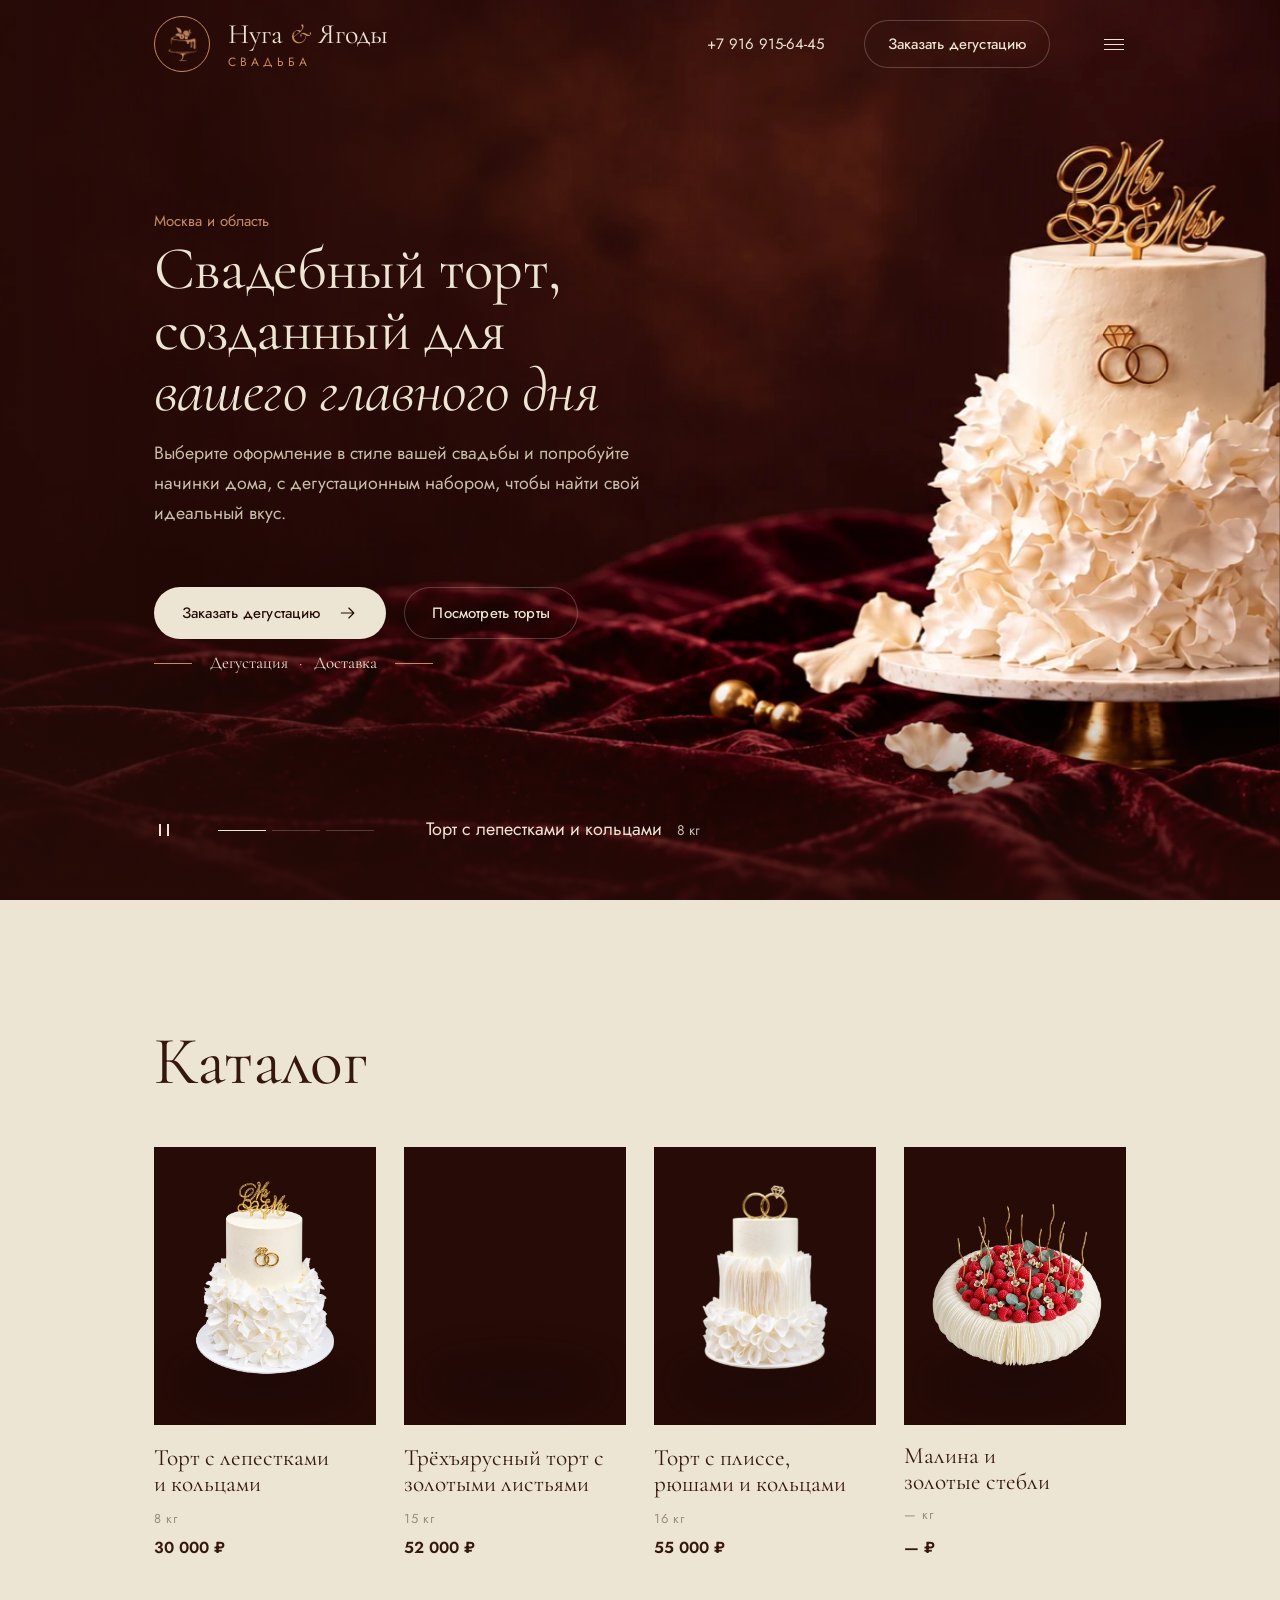
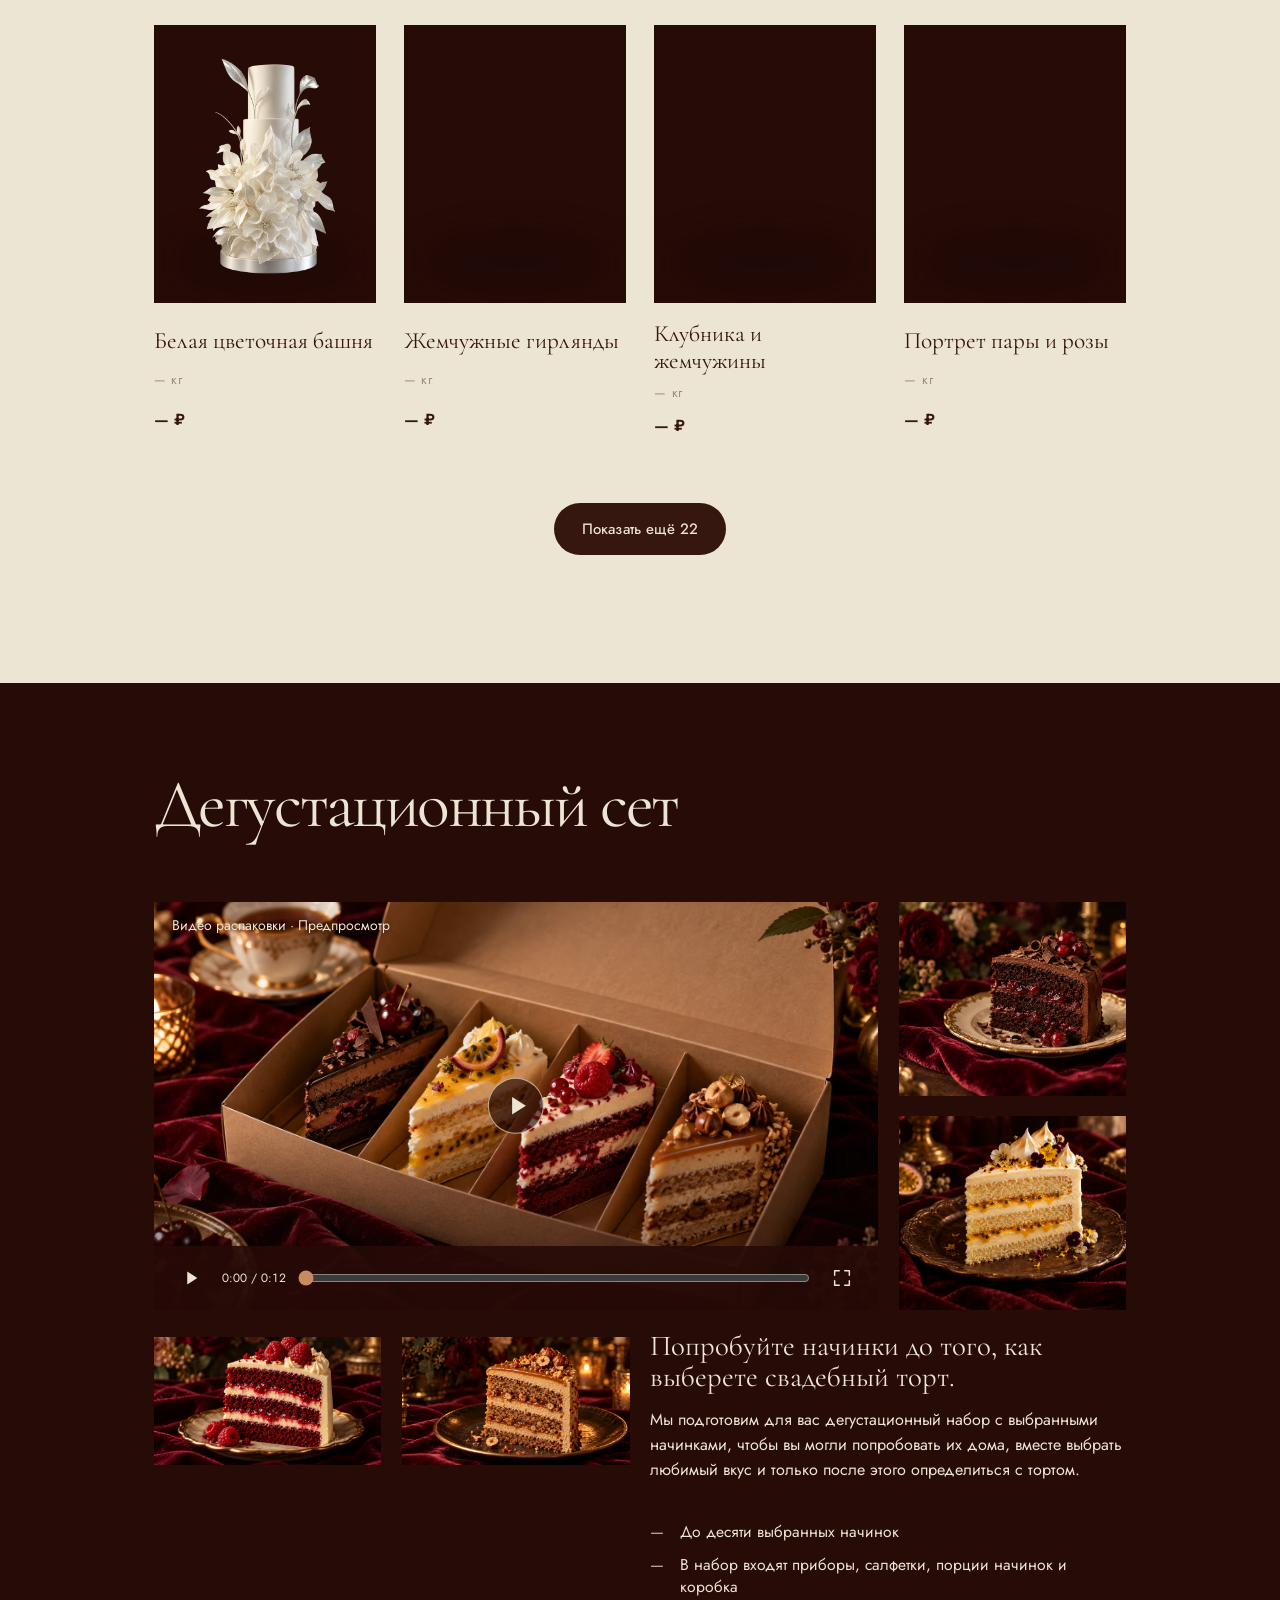
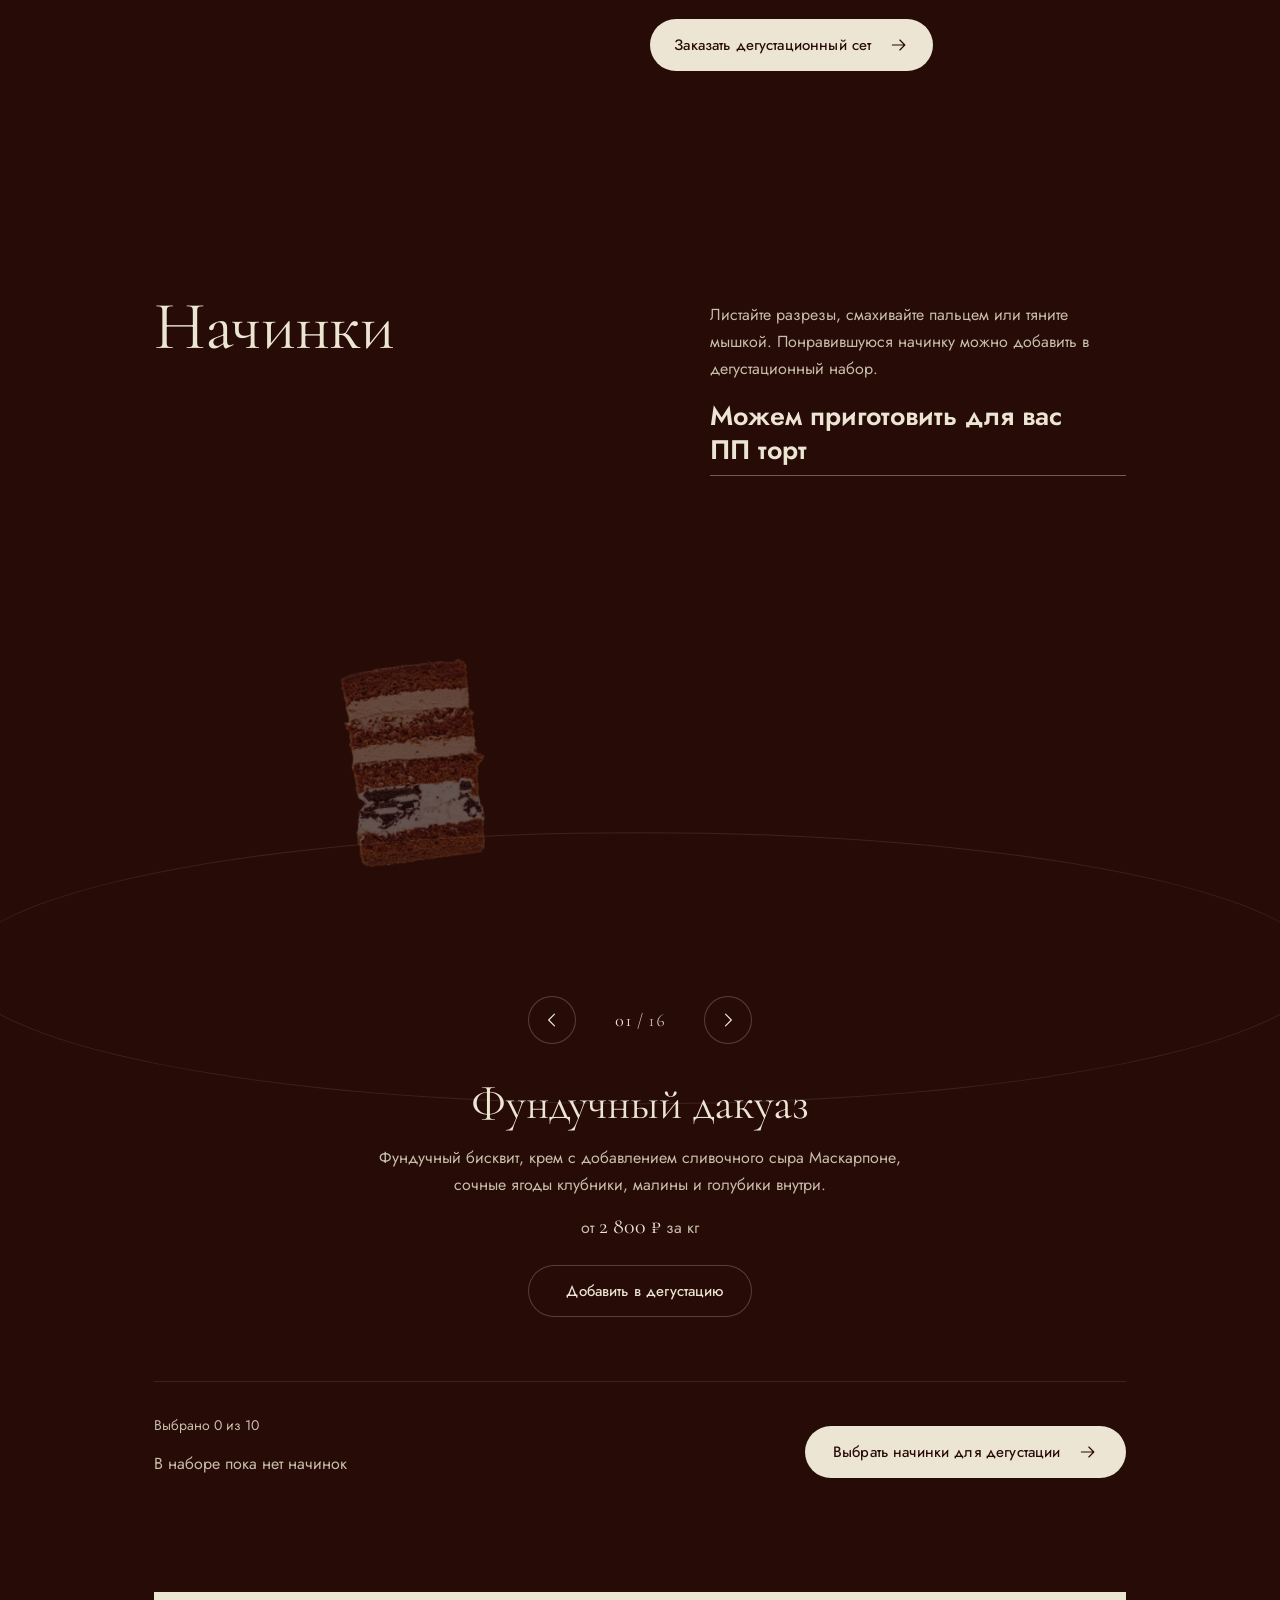
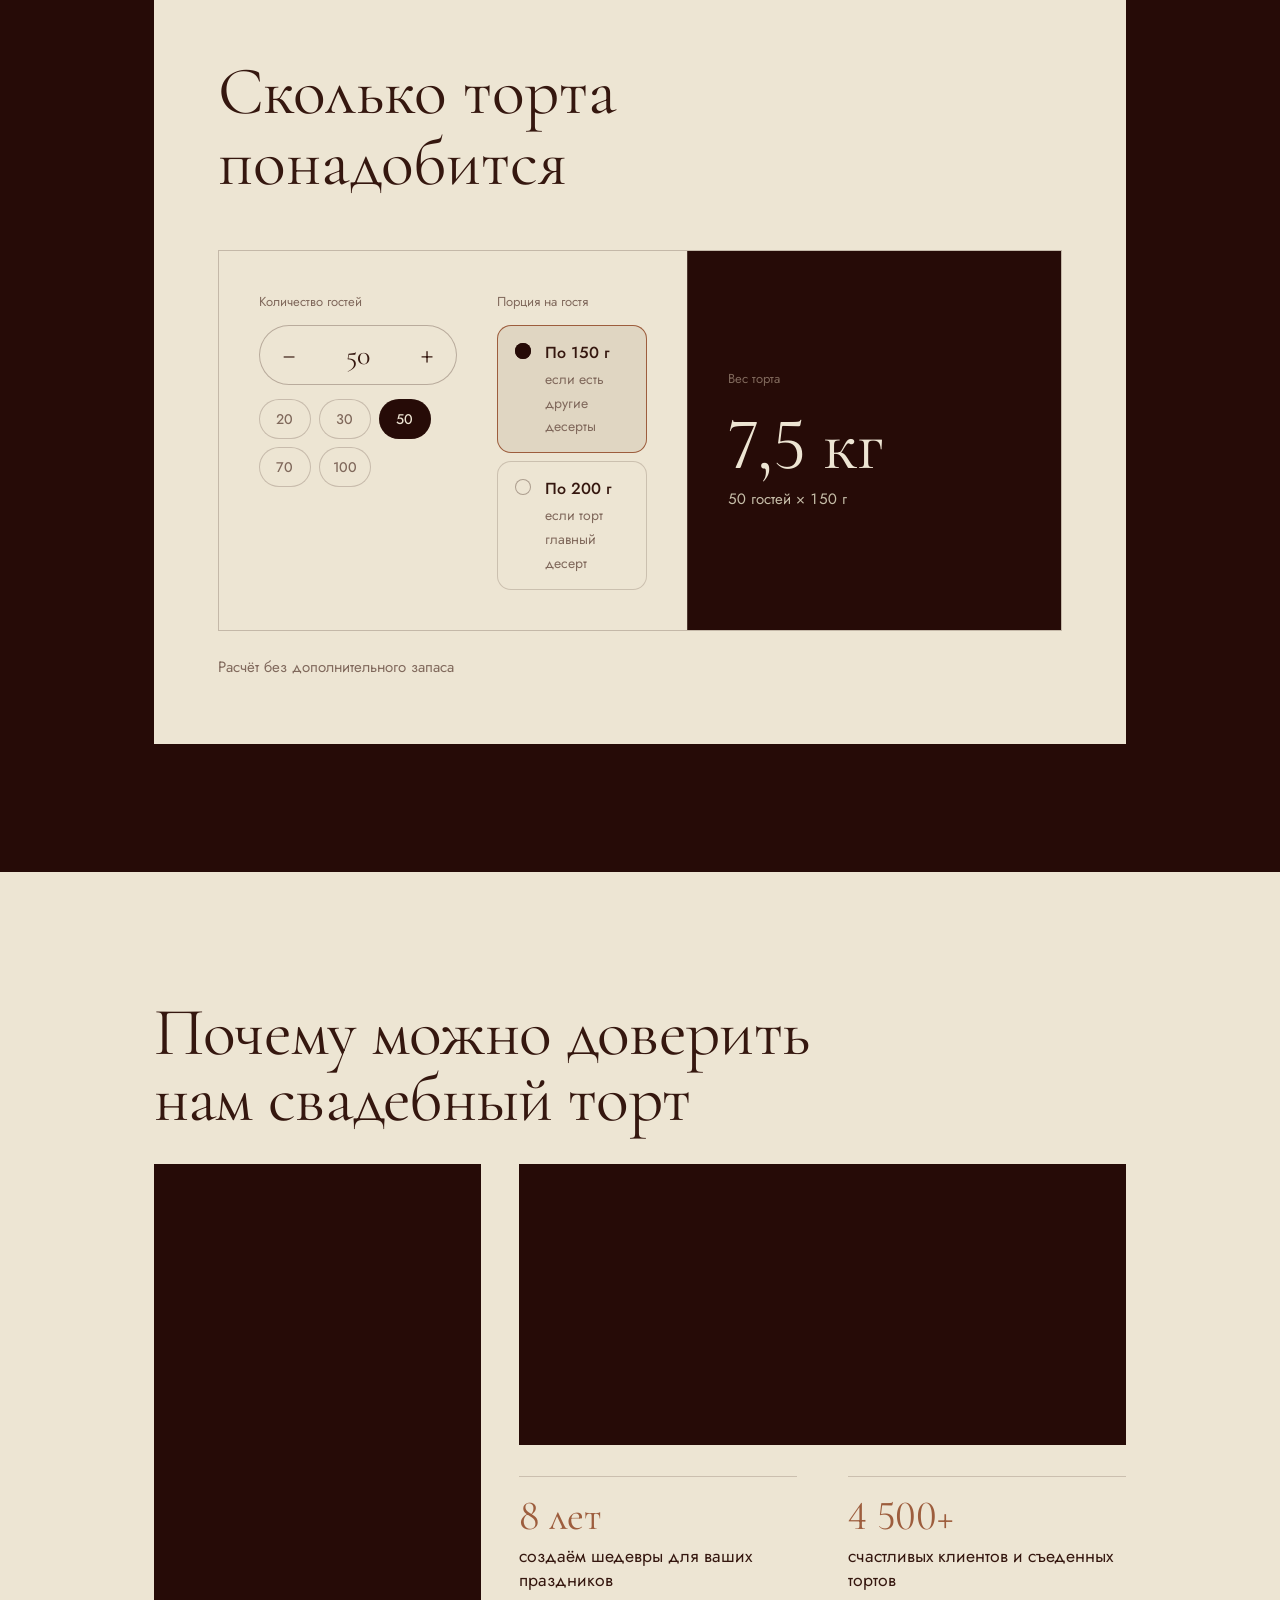
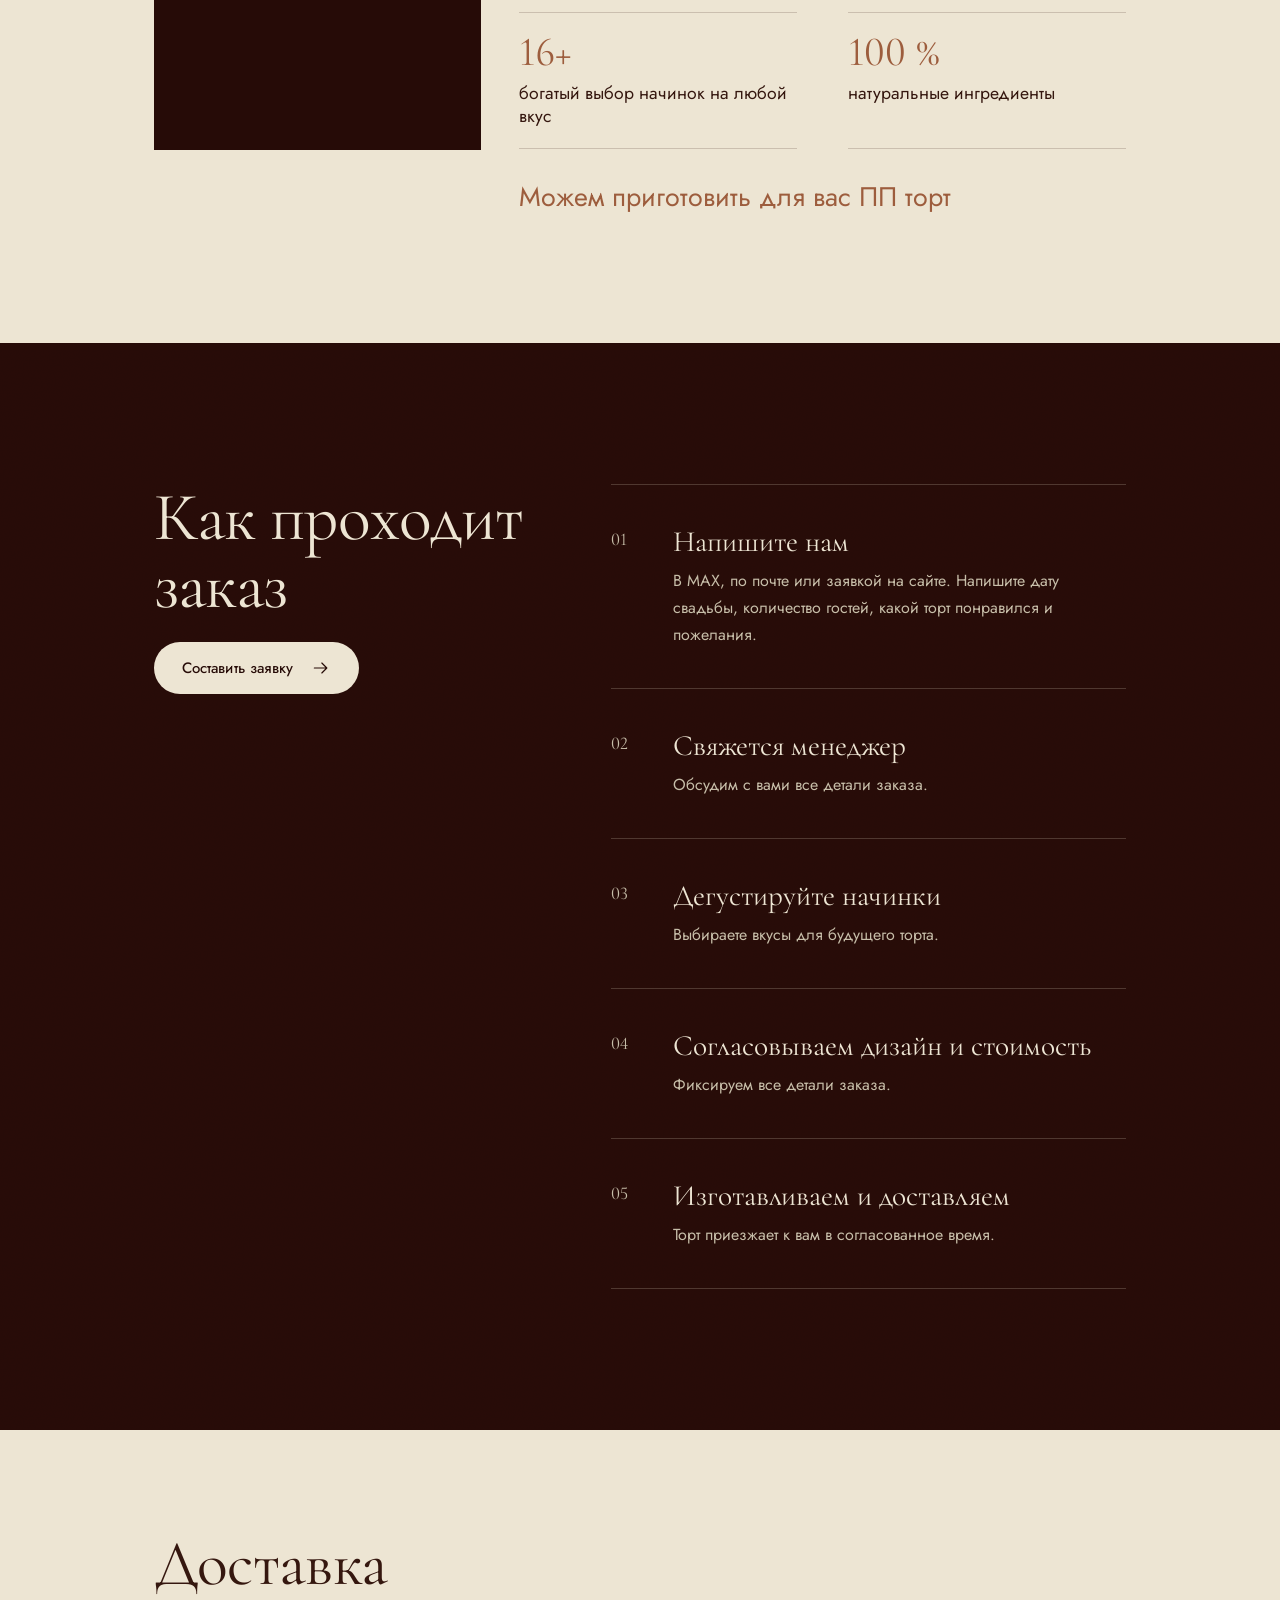
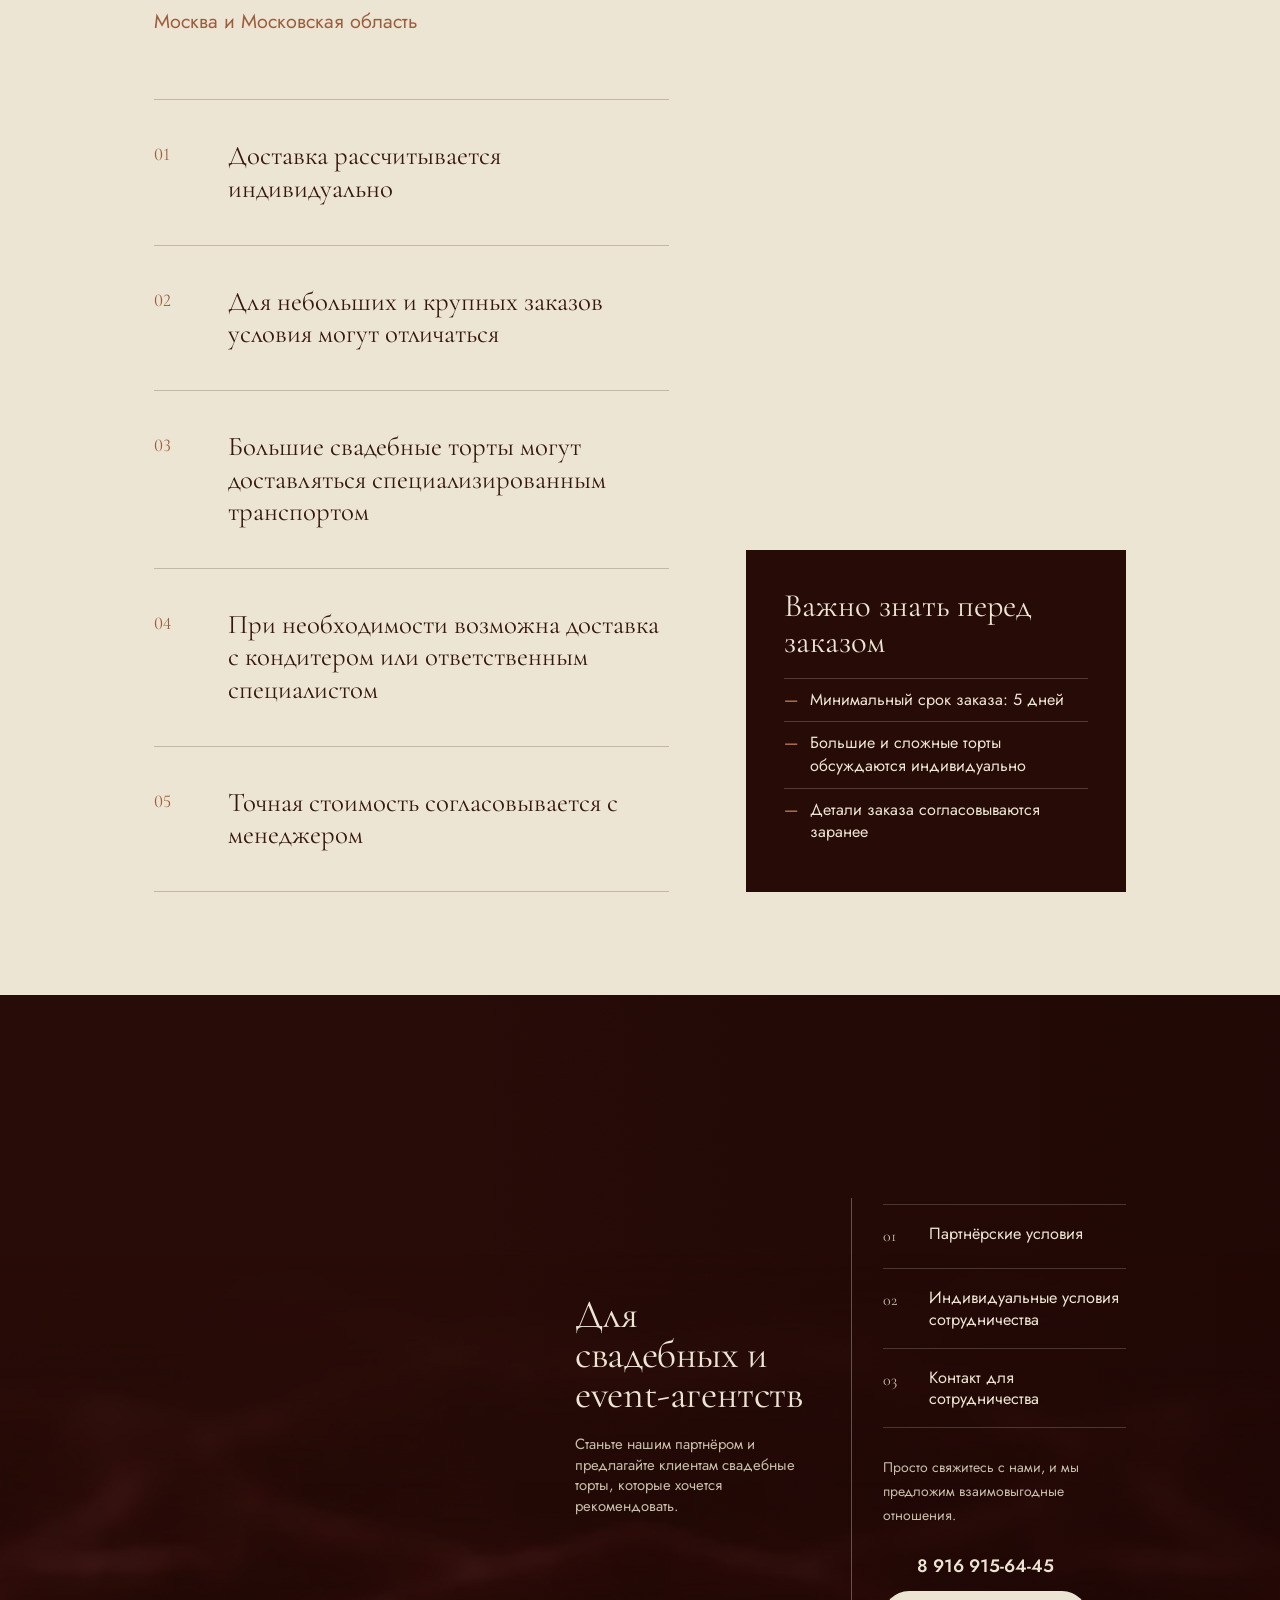
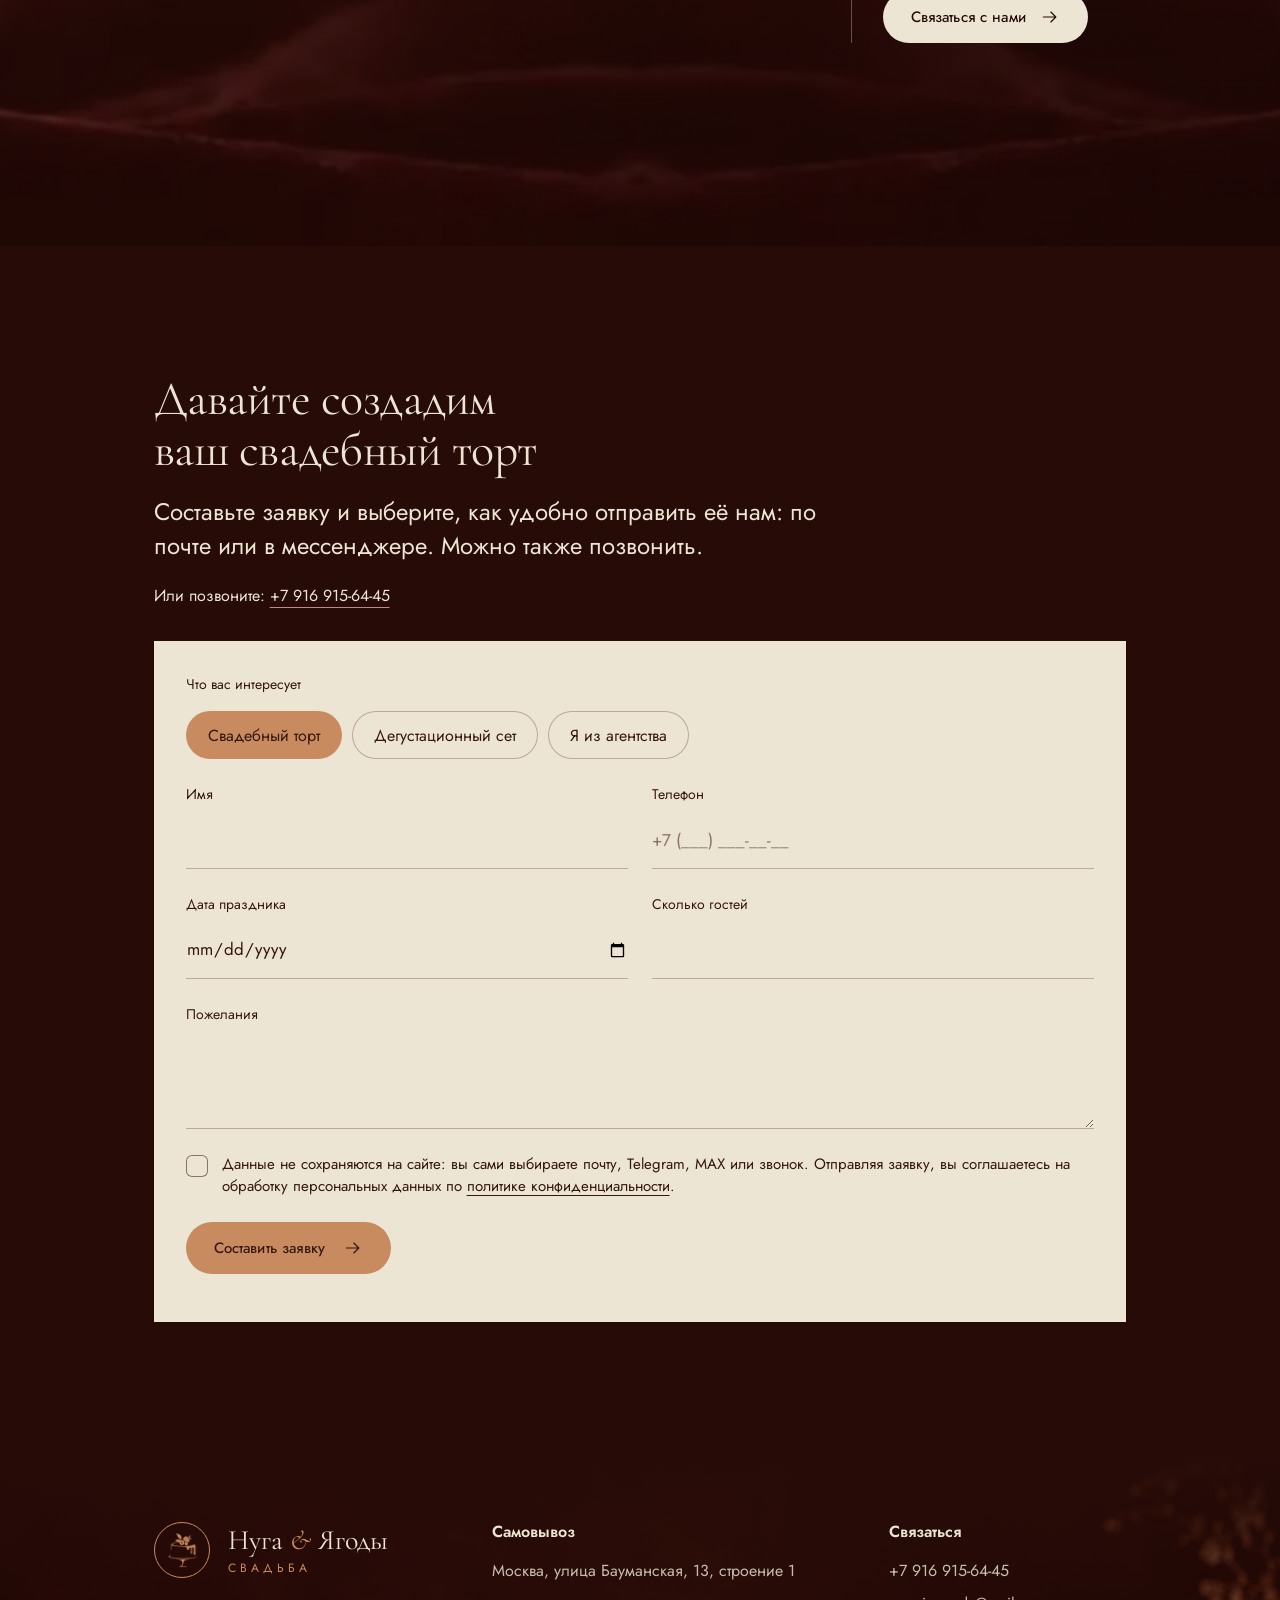
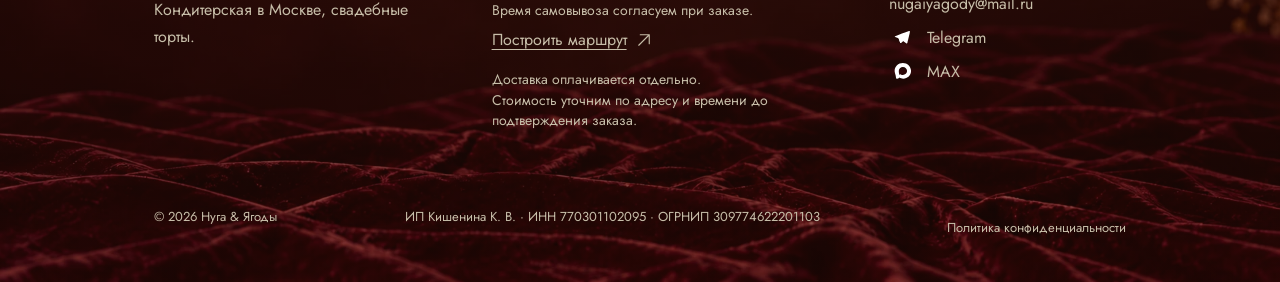
==== index.html @ 393ae796 "Clarify first two order step descriptions" ====
<!DOCTYPE html>
<html lang="ru">
<head>
  <meta charset="utf-8">
  <meta name="viewport" content="width=device-width, initial-scale=1, viewport-fit=cover">
  <title>Свадебные торты на заказ в Москве | Нуга &amp; Ягоды</title>
  <meta name="description" content="Авторские свадебные торты в Москве и области. Дегустационный набор с начинками на дом, 16 вкусов, расчёт веса торта по числу гостей. Заказ от 5 дней.">
  <link rel="canonical" href="https://wedding.nugayagodi.ru/">
  <meta name="theme-color" content="#1e0906">
  <meta name="format-detection" content="telephone=no">

  <meta property="og:type" content="website">
  <meta property="og:locale" content="ru_RU">
  <meta property="og:site_name" content="Нуга &amp; Ягоды. Свадьба">
  <meta property="og:title" content="Свадебные торты на заказ | Нуга &amp; Ягоды">
  <meta property="og:description" content="Свадебный торт в стиле вашей свадьбы и дегустационный набор с начинками на дом. Москва и область.">
  <meta property="og:url" content="https://wedding.nugayagodi.ru/">
  <meta property="og:image" content="https://wedding.nugayagodi.ru/assets/img/og.jpg">
  <meta property="og:image:width" content="1200">
  <meta property="og:image:height" content="630">
  <meta name="twitter:card" content="summary_large_image">

  <link rel="icon" href="assets/img/favicon-32.png" sizes="32x32" type="image/png">
  <link rel="apple-touch-icon" href="assets/img/apple-touch-icon.png">

  <link rel="preload" href="assets/fonts/oranienbaum-cyrillic-400-normal.woff2" as="font" type="font/woff2" crossorigin>
  <link rel="preload" href="assets/fonts/jost-cyrillic-wght-normal.woff2" as="font" type="font/woff2" crossorigin>
  <link rel="preload" as="image" href="assets/img/hero/hero-slide-rings-wide.webp" fetchpriority="high">
  <link rel="stylesheet" href="css/style.css?v=20261004-25">
  <script>document.documentElement.classList.add('js');</script>

  <script type="application/ld+json">
  {
    "@context": "https://schema.org",
    "@type": "Bakery",
    "name": "Нуга & Ягоды. Свадьба",
    "description": "Свадебные торты на заказ в Москве и Московской области, дегустационные наборы с начинками.",
    "url": "https://wedding.nugayagodi.ru/",
    "image": "https://wedding.nugayagodi.ru/assets/img/og.jpg",
    "telephone": "+7 916 915-64-45",
    "email": "nugaiyagody@mail.ru",
    "priceRange": "от 2800 ₽ за кг",
    "areaServed": ["Москва", "Московская область"],
    "address": {
      "@type": "PostalAddress",
      "streetAddress": "ул. Бауманская, 13, стр. 1",
      "addressLocality": "Москва",
      "addressCountry": "RU"
    },
    "parentOrganization": { "@type": "Organization", "name": "Нуга & Ягоды", "url": "https://nugayagodi.ru/" }
  }
  </script>
</head>
<body>
  <svg class="visually-hidden" aria-hidden="true" focusable="false">
    <symbol id="i-arrow" viewBox="0 0 24 24"><path d="M4 12h15M13 6l6 6-6 6"/></symbol>
    <symbol id="i-left" viewBox="0 0 24 24"><path d="M15 5l-7 7 7 7"/></symbol>
    <symbol id="i-right" viewBox="0 0 24 24"><path d="M9 5l7 7-7 7"/></symbol>
    <symbol id="i-phone" viewBox="0 0 24 24"><path d="M5 4h3.5l1.8 4.5-2.3 1.4a11 11 0 0 0 6.1 6.1l1.4-2.3L20 15.5V19a1 1 0 0 1-1 1A16 16 0 0 1 4 5a1 1 0 0 1 1-1z"/></symbol>
    <symbol id="i-mail" viewBox="0 0 24 24"><path d="M4 6h16v12H4zM4 7l8 6 8-6"/></symbol>
    <symbol id="i-max" viewBox="0 0 512 512"><circle cx="256" cy="256" r="256" fill="#c88b5f"/><path fill="#fff" fill-rule="evenodd" transform="translate(-23.597 -24.49) scale(.445217)" d="M620 258C829 258 1004 422 1004 635C1004 837 842 991 638 991C570 991 506 972 461 939C458 937 456 937 453 940C417 971 368 991 338 991C316 991 305 978 303 955C301 885 280 815 259 746C244 696 238 667 238 631C238 420 409 258 620 258ZM623 441C515 441 431 524 431 632C431 685 442 752 456 796C460 810 469 813 481 805L507 787C514 782 520 783 528 788C555 804 586 812 623 812C731 812 817 733 817 632C817 523 733 441 623 441Z"/></symbol>
    <symbol id="i-telegram" viewBox="0 0 1280 1280"><circle cx="640" cy="640" r="640" fill="#c88b5f"/><path fill="#fff" d="M284 603C450 530 731 430 915 367C947 355 960 363 955 398C942 494 880 748 842 898C833 934 812 944 784 923L642 820L554 902C528 927 518 919 509 893L436 694L283 645C259 637 258 616 284 603Z"/><path fill="#c8daea" d="M436 694L812 464C823 457 827 462 819 471L539 733C533 738 532 743 536 748L519 900C518 919 512 901 509 893Z"/><path fill="#a9c6d7" d="M536 748L642 820L554 902C537 918 528 920 523 913C520 909 519 905 519 900Z"/></symbol>
  </svg>

  <a class="skip" href="#main">Перейти к содержимому</a>

  <header class="header" id="header">
    <div class="container header__row">
      <a class="logo" href="#top" aria-label="Нуга &amp; Ягоды. Свадьба. Наверх">
        <span class="logo__mark"><img src="assets/img/emblem.webp" width="160" height="160" alt=""></span>
        <span class="logo__text">
          <span class="logo__name">Нуга <span>&amp;</span> Ягоды</span>
          <span class="logo__sub">Свадьба</span>
        </span>
      </a>

      <nav class="nav" aria-label="Разделы">
        <a href="#catalog">Каталог</a>
        <a href="#tasting">Дегустация</a>
        <a href="#fillings">Начинки</a>
        <a href="#about">Почему мы</a>
        <a href="#process">Как заказать</a>
        <a href="#delivery">Доставка</a>
        <a href="#partners">Сотрудничество</a>
        <a href="#order">Контакты</a>
      </nav>

      <a class="header__phone" href="tel:+79169156445">+7 916 915-64-45</a>
      <a class="btn btn--ghost header__cta" href="#order" data-order="tasting">Заказать дегустацию</a>

      <button class="burger" type="button" aria-label="Открыть меню" aria-expanded="false" aria-controls="menu"><span></span></button>
    </div>
  </header>

  <div class="menu" id="menu" aria-label="Меню">
    <ul class="menu__list">
      <li><a href="#catalog">Каталог</a></li>
      <li><a href="#tasting">Дегустация</a></li>
      <li><a href="#fillings">Начинки</a></li>
      <li><a href="#about">Почему мы</a></li>
      <li><a href="#process">Как заказать</a></li>
      <li><a href="#delivery">Доставка</a></li>
      <li><a href="#partners">Сотрудничество</a></li>
      <li><a href="#order">Контакты</a></li>
    </ul>
    <div class="menu__foot">
      <a class="menu__phone" href="tel:+79169156445">+7 916 915-64-45</a>
    </div>
  </div>

  <main id="main">
    <!-- 1. Первый экран -->
    <section class="hero" id="top" aria-labelledby="hero-title">
      <div class="hero__slides" data-slider aria-roledescription="карусель" aria-label="Свадебные торты">
        <figure class="slide slide--scene is-active" data-title="Торт с лепестками и кольцами" data-meta="8 кг">
          <img src="assets/img/hero/hero-slide-rings-wide.webp?v=1" width="1896" height="830" alt="Двухъярусный белый свадебный торт с лепестками, золотыми кольцами и топпером Mr &amp; Mrs на бордовом бархате" fetchpriority="high" decoding="async">
        </figure>
        <figure class="slide slide--scene" data-title="Четырёхъярусный торт с малиной" data-meta="1,5–2 кг">
          <img src="assets/img/hero/hero-slide-raspberry-wide.webp?v=1" width="1891" height="831" alt="Четырёхъярусный винтажный свадебный торт с малиной на бордовом бархате" loading="eager" decoding="async">
        </figure>
        <figure class="slide slide--scene" data-title="Пудровый торт с портретом пары" data-meta="5 кг">
          <img src="assets/img/hero/hero-slide-portrait-wide.webp?v=1" width="1891" height="831" alt="Пудровый двухъярусный свадебный торт с портретом пары и цветами на бордовом бархате" loading="eager" decoding="async">
        </figure>
      </div>

      <div class="hero__body container">
        <div class="hero__content">
          <p class="hero__eyebrow">Москва и область</p>
          <h1 class="hero__title" id="hero-title">Свадебный торт, созданный для <em>вашего главного дня</em></h1>
          <p class="hero__lead">Выберите оформление в стиле вашей свадьбы и попробуйте начинки дома, с дегустационным набором, чтобы найти свой идеальный вкус.</p>
          <div class="actions">
            <a class="btn btn--cream" href="#order" data-order="tasting">Заказать дегустацию <svg class="icon" aria-hidden="true"><use href="#i-arrow"/></svg></a>
            <a class="btn btn--ghost" href="#catalog">Посмотреть торты</a>
          </div>
          <div class="hero__service-bar" aria-label="Условия заказа">
            <span class="hero__service-line" aria-hidden="true"></span>
            <p><span>Дегустация</span><span class="hero__service-separator" aria-hidden="true">·</span><span>Доставка</span></p>
            <span class="hero__service-line" aria-hidden="true"></span>
          </div>
        </div>
      </div>

      <div class="hero__foot container">
        <button class="hero__pause" type="button" data-slide-pause aria-label="Остановить смену тортов" aria-pressed="false"><span aria-hidden="true"></span></button>
        <div class="hero__dots" role="group" aria-label="Выбор торта">
          <button type="button" class="is-active" aria-label="Торт 1" aria-current="true"><span></span></button>
          <button type="button" aria-label="Торт 2"><span></span></button>
          <button type="button" aria-label="Торт 3"><span></span></button>
        </div>
        <p class="hero__caption" aria-live="off" data-slide-caption><span data-slide-title>Торт с лепестками и кольцами</span> <span class="hero__caption-meta" data-slide-meta>8 кг</span></p>
      </div>
    </section>

    <!-- 2. Каталог -->
    <section class="block block--milk" id="catalog" aria-labelledby="catalog-title">
      <div class="container">
        <header class="block__head">
          <h2 class="block__title" id="catalog-title">Каталог</h2>
        </header>

        <ul class="cakes" data-cakes>
<!--CAKES-->
          <li class="cake">
            <div class="cake__photo"><img src="assets/img/cakes/provided/petals-rings.webp" width="1237" height="1272" alt="Белый торт с лепестками, золотыми кольцами и топпером Mr &amp; Mrs" loading="lazy" decoding="async"></div>
            <h3 class="cake__title">Торт с лепестками и кольцами</h3>
            <p class="cake__meta">8 кг</p>
            <div class="cake__buy">
              <span class="cake__price">30&nbsp;000&nbsp;₽</span>
              <button class="cake__want" type="button" data-want="Торт с лепестками и кольцами" aria-pressed="false"><span class="cake__want-label">Хочу такой</span><span class="cake__want-icon" aria-hidden="true"></span></button>
            </div>
          </li>
          <li class="cake">
            <div class="cake__photo"><img src="assets/img/cakes/provided/gold-leaves.webp" width="909" height="1730" alt="Белый трёхъярусный торт с золотыми листьями" loading="lazy" decoding="async"></div>
            <h3 class="cake__title">Трёхъярусный торт с золотыми листьями</h3>
            <p class="cake__meta">15 кг</p>
            <div class="cake__buy">
              <span class="cake__price">52&nbsp;000&nbsp;₽</span>
              <button class="cake__want" type="button" data-want="Трёхъярусный торт с золотыми листьями" aria-pressed="false"><span class="cake__want-label">Хочу такой</span><span class="cake__want-icon" aria-hidden="true"></span></button>
            </div>
          </li>
          <li class="cake">
            <div class="cake__photo"><img src="assets/img/cakes/provided/rings-pleats.webp" width="1247" height="1261" alt="Белый торт с плиссе, рюшами и золотыми кольцами" loading="lazy" decoding="async"></div>
            <h3 class="cake__title">Торт с плиссе, рюшами и кольцами</h3>
            <p class="cake__meta">16 кг</p>
            <div class="cake__buy">
              <span class="cake__price">55&nbsp;000&nbsp;₽</span>
              <button class="cake__want" type="button" data-want="Торт с плиссе, рюшами и кольцами" aria-pressed="false"><span class="cake__want-label">Хочу такой</span><span class="cake__want-icon" aria-hidden="true"></span></button>
            </div>
          </li>
          <li class="cake cake--generated">
            <div class="cake__photo"><img src="assets/img/cakes/generated/raspberry-pleated.webp" width="1247" height="1261" alt="Белый торт с малиной, эвкалиптом и золотыми стеблями" loading="lazy" decoding="async"></div>
            <h3 class="cake__title">Малина и золотые стебли</h3>
            <p class="cake__meta">— кг</p>
            <div class="cake__buy"><span class="cake__price">— ₽</span></div>
          </li>
          <li class="cake cake--generated">
            <div class="cake__photo"><img src="assets/img/cakes/generated/white-floral-tower.webp" alt="Высокий белый торт с объёмными цветами" loading="lazy" decoding="async"></div>
            <h3 class="cake__title">Белая цветочная башня</h3>
            <p class="cake__meta">— кг</p>
            <div class="cake__buy"><span class="cake__price">— ₽</span></div>
          </li>
          <li class="cake cake--generated">
            <div class="cake__photo"><img src="assets/img/cakes/provided/glass-pearl-garlands.webp" width="1033" height="1523" alt="Белый трёхъярусный торт с прозрачными жемчужными гирляндами" loading="lazy" decoding="async"></div>
            <h3 class="cake__title">Жемчужные гирлянды</h3>
            <p class="cake__meta">— кг</p>
            <div class="cake__buy"><span class="cake__price">— ₽</span></div>
          </li>
          <li class="cake cake--generated">
            <div class="cake__photo"><img src="assets/img/cakes/provided/strawberry-vintage.webp" width="1102" height="1428" alt="Белый винтажный торт с клубникой и жемчужинами" loading="lazy" decoding="async"></div>
            <h3 class="cake__title">Клубника и жемчужины</h3>
            <p class="cake__meta">— кг</p>
            <div class="cake__buy"><span class="cake__price">— ₽</span></div>
          </li>
          <li class="cake cake--generated">
            <div class="cake__photo"><img src="assets/img/cakes/provided/portrait-flowers.webp" width="1104" height="1425" alt="Пудровый торт с портретом пары и нежными розами" loading="lazy" decoding="async"></div>
            <h3 class="cake__title">Портрет пары и розы</h3>
            <p class="cake__meta">— кг</p>
            <div class="cake__buy"><span class="cake__price">— ₽</span></div>
          </li>
          <li class="cake cake--generated" data-more hidden>
            <div class="cake__photo"><img src="assets/img/cakes/provided/pink-tier.webp" width="1035" height="1520" alt="Трёхъярусный торт с розовым нижним ярусом, серебряным силуэтом и розами" loading="lazy" decoding="async"></div>
            <h3 class="cake__title">Розовый ярус и розы</h3>
            <p class="cake__meta">— кг</p>
            <div class="cake__buy"><span class="cake__price">— ₽</span></div>
          </li>
          <li class="cake" data-more hidden>
            <div class="cake__photo"><img src="assets/img/cakes/provided/mr-mrs-pleats.webp" width="1254" height="1254" alt="Белый двухъярусный торт с плиссе и топпером Mr &amp; Mrs" loading="lazy" decoding="async"></div>
            <h3 class="cake__title">Двухъярусный торт с плиссе и топпером Mr &amp; Mrs</h3>
            <p class="cake__meta">9 кг</p>
            <div class="cake__buy">
              <span class="cake__price">32&nbsp;000&nbsp;₽</span>
              <button class="cake__want" type="button" data-want="Двухъярусный торт с плиссе и топпером Mr &amp; Mrs" aria-pressed="false"><span class="cake__want-label">Хочу такой</span><span class="cake__want-icon" aria-hidden="true"></span></button>
            </div>
          </li>
          <li class="cake" data-more hidden>
            <div class="cake__photo"><img src="assets/img/cakes/provided/marble-roses.webp" width="1006" height="1564" alt="Белый мраморный торт с розами и лепестками" loading="lazy" decoding="async"></div>
            <h3 class="cake__title">Мраморный торт с белыми розами</h3>
            <p class="cake__meta">15 кг</p>
            <div class="cake__buy">
              <span class="cake__price">54&nbsp;000&nbsp;₽</span>
              <button class="cake__want" type="button" data-want="Мраморный торт с белыми розами" aria-pressed="false"><span class="cake__want-label">Хочу такой</span><span class="cake__want-icon" aria-hidden="true"></span></button>
            </div>
          </li>
          <li class="cake" data-more hidden>
            <div class="cake__photo"><img src="assets/img/cakes/provided/pastel-flowers.webp" width="1137" height="1383" alt="Двухъярусный торт с розовым мрамором и цветами" loading="lazy" decoding="async"></div>
            <h3 class="cake__title">Торт с ранункулюсами</h3>
            <p class="cake__meta">7 кг</p>
            <div class="cake__buy">
              <span class="cake__price">27&nbsp;000&nbsp;₽</span>
              <button class="cake__want" type="button" data-want="Торт с ранункулюсами" aria-pressed="false"><span class="cake__want-label">Хочу такой</span><span class="cake__want-icon" aria-hidden="true"></span></button>
            </div>
          </li>
          <li class="cake cake--generated" data-more hidden>
            <div class="cake__photo"><img src="assets/img/cakes/generated/blueberry-vintage.webp" width="1421" height="1107" alt="Белый винтажный торт с голубикой и ежевикой" loading="lazy" decoding="async"></div>
            <h3 class="cake__title">Голубика и ежевика</h3>
            <p class="cake__meta">— кг</p>
            <div class="cake__buy"><span class="cake__price">— ₽</span></div>
          </li>
          <li class="cake cake--generated" data-more hidden>
            <div class="cake__photo"><img src="assets/img/cakes/generated/ivory-vintage-two-tier.webp" alt="Двухъярусный винтажный торт с кремовыми гирляндами" loading="lazy" decoding="async"></div>
            <h3 class="cake__title">Винтажный двухъярусный</h3>
            <p class="cake__meta">— кг</p>
            <div class="cake__buy"><span class="cake__price">— ₽</span></div>
          </li>
          <li class="cake cake--generated" data-more hidden>
            <div class="cake__photo"><img src="assets/img/cakes/generated/raspberry-roses.webp" alt="Малиновый торт с белыми кремовыми розами" loading="lazy" decoding="async"></div>
            <h3 class="cake__title">Малина и белые розы</h3>
            <p class="cake__meta">— кг</p>
            <div class="cake__buy"><span class="cake__price">— ₽</span></div>
          </li>
          <li class="cake cake--generated" data-more hidden>
            <div class="cake__photo"><img src="assets/img/cakes/generated/white-sculptural.webp" alt="Скульптурный белый торт с волнами и лепестками" loading="lazy" decoding="async"></div>
            <h3 class="cake__title">Белая скульптура</h3>
            <p class="cake__meta">— кг</p>
            <div class="cake__buy"><span class="cake__price">— ₽</span></div>
          </li>
          <li class="cake cake--generated cake--wave" data-more hidden>
            <div class="cake__photo"><img src="assets/img/cakes/generated/strawberry-wave.webp" alt="Длинный торт-волна с клубникой" loading="lazy" decoding="async"></div>
            <h3 class="cake__title">Клубничная волна</h3>
            <p class="cake__meta">— кг</p>
            <div class="cake__buy"><span class="cake__price">— ₽</span></div>
          </li>
          <li class="cake cake--generated" data-more hidden>
            <div class="cake__photo"><img src="assets/img/cakes/generated/wheat-two-tier.webp" alt="Двухъярусный светлый торт с сухоцветами" loading="lazy" decoding="async"></div>
            <h3 class="cake__title">Сухоцветы · два яруса</h3>
            <p class="cake__meta">— кг</p>
            <div class="cake__buy"><span class="cake__price">— ₽</span></div>
          </li>
          <li class="cake cake--generated" data-more hidden>
            <div class="cake__photo"><img src="assets/img/cakes/generated/calla-two-tier.webp" alt="Двухъярусный белый торт с каллами" loading="lazy" decoding="async"></div>
            <h3 class="cake__title">Каллы · два яруса</h3>
            <p class="cake__meta">— кг</p>
            <div class="cake__buy"><span class="cake__price">— ₽</span></div>
          </li>
          <li class="cake cake--generated" data-more hidden>
            <div class="cake__photo"><img src="assets/img/cakes/generated/lisianthus.webp" alt="Белый торт с волнами крема и цветами эустомы" loading="lazy" decoding="async"></div>
            <h3 class="cake__title">Белая эустома</h3>
            <p class="cake__meta">— кг</p>
            <div class="cake__buy"><span class="cake__price">— ₽</span></div>
          </li>
          <li class="cake cake--generated" data-more hidden>
            <div class="cake__photo"><img src="assets/img/cakes/provided/raspberry-pearl-tiers.webp" width="1012" height="1554" alt="Четырёхъярусный белый торт с малиной и жемчужными гирляндами" loading="lazy" decoding="async"></div>
            <h3 class="cake__title">Малина и жемчужные гирлянды</h3>
            <p class="cake__meta">— кг</p>
            <div class="cake__buy"><span class="cake__price">— ₽</span></div>
          </li>
          <li class="cake cake--generated" data-more hidden>
            <div class="cake__photo"><img src="assets/img/cakes/provided/rings-gold-hearts.webp" width="1150" height="1367" alt="Белый торт с золотыми кольцами, сердцами и кремовыми воланами" loading="lazy" decoding="async"></div>
            <h3 class="cake__title">Кольца и золотые сердца</h3>
            <p class="cake__meta">— кг</p>
            <div class="cake__buy"><span class="cake__price">— ₽</span></div>
          </li>
          <li class="cake cake--generated" data-more hidden>
            <div class="cake__photo"><img src="assets/img/cakes/provided/gold-lattice-petals.webp" width="944" height="1665" alt="Трёхъярусный белый торт с золотым ажурным узором и белыми лепестками" loading="lazy" decoding="async"></div>
            <h3 class="cake__title">Золотой ажур</h3>
            <p class="cake__meta">— кг</p>
            <div class="cake__buy"><span class="cake__price">— ₽</span></div>
          </li>
          <li class="cake cake--generated" data-more hidden>
            <div class="cake__photo"><img src="assets/img/cakes/provided/berry-naked.webp" width="1303" height="1207" alt="Нежный белый торт с клубникой, малиной и красной смородиной" loading="lazy" decoding="async"></div>
            <h3 class="cake__title">Ягодный торт с клубникой и малиной</h3>
            <p class="cake__meta">— кг</p>
            <div class="cake__buy"><span class="cake__price">— ₽</span></div>
          </li>
          <li class="cake cake--generated" data-more hidden>
            <div class="cake__photo"><img src="assets/img/cakes/provided/candles-petal-no-stand.webp" width="1393" height="1129" alt="Белый торт из сахарных лепестков с золотыми свечами" loading="lazy" decoding="async"></div>
            <h3 class="cake__title">Лепестки и свечи</h3>
            <p class="cake__meta">— кг</p>
            <div class="cake__buy"><span class="cake__price">— ₽</span></div>
          </li>
          <li class="cake cake--generated" data-more hidden>
            <div class="cake__photo"><img src="assets/img/cakes/provided/monogram-petals.webp" width="1122" height="1402" alt="Белый двухъярусный торт с золотой монограммой и лепестками" loading="lazy" decoding="async"></div>
            <h3 class="cake__title">Монограмма и белые лепестки</h3>
            <p class="cake__meta">— кг</p>
            <div class="cake__buy"><span class="cake__price">— ₽</span></div>
          </li>
          <li class="cake cake--generated" data-more hidden>
            <div class="cake__photo"><img src="assets/img/cakes/provided/pearl-topper.webp" width="1230" height="1278" alt="Кремовый торт с золотыми инициалами, жемчужинами и серебряными бусинами" loading="lazy" decoding="async"></div>
            <h3 class="cake__title">Жемчуг и инициалы</h3>
            <p class="cake__meta">— кг</p>
            <div class="cake__buy"><span class="cake__price">— ₽</span></div>
          </li>
          <li class="cake cake--generated cake--wave" data-more hidden>
            <div class="cake__photo"><img src="assets/img/cakes/provided/vintage-candle-bar.webp" width="1536" height="1024" alt="Длинный белый винтажный торт с жемчужными гирляндами и свечами" loading="lazy" decoding="async"></div>
            <h3 class="cake__title">Винтажный торт со свечами</h3>
            <p class="cake__meta">— кг</p>
            <div class="cake__buy"><span class="cake__price">— ₽</span></div>
          </li>
          <li class="cake cake--generated" data-more hidden>
            <div class="cake__photo"><img src="assets/img/cakes/provided/petal-rings-single.webp" width="1137" height="1383" alt="Белый торт с объёмными лепестками и золотыми кольцами" loading="lazy" decoding="async"></div>
            <h3 class="cake__title">Лепестки и золотые кольца</h3>
            <p class="cake__meta">— кг</p>
            <div class="cake__buy"><span class="cake__price">— ₽</span></div>
          </li>
          <li class="cake cake--generated cake--catalog-details" data-more hidden>
            <div class="cake__photo"><img src="assets/img/cakes/provided/two-tier-rings-ruffles.webp" width="1001" height="1570" alt="Двухъярусный белый торт с плиссе, рюшами и золотыми кольцами" loading="lazy" decoding="async"></div>
            <h3 class="cake__title">Двухъярусный свадебный торт с кольцами</h3>
            <p class="cake__meta">№358 · за торт 1,5–2 кг</p>
            <div class="cake__buy"><span class="cake__price">от 10&nbsp;500&nbsp;₽</span></div>
          </li>
<!--/CAKES-->
        </ul>

        <div class="cakes__more">
          <button class="btn btn--ghost" type="button" data-cakes-more>Показать ещё 22</button>
        </div>
      </div>
    </section>

    <!-- 3. Дегустационный сет -->
    <section class="block editorial editorial--cocoa" id="tasting" aria-labelledby="tasting-title">
      <div class="container tasting">
        <header class="block__head block__head--stack tasting__head">
          <h2 class="block__title" id="tasting-title">Дегустационный сет</h2>
        </header>

        <div class="tasting__composition">
          <figure class="tasting__hero" data-video="" data-poster="assets/img/tasting/tasting-unboxing.webp" aria-label="Видео распаковки дегустационного набора">
            <img src="assets/img/tasting/tasting-unboxing.webp" width="1680" height="945" alt="Коробка с четырьмя порциями дегустационного набора на бордовом бархате" loading="lazy">
            <button class="tasting__play" type="button" data-player-start aria-label="Запустить предпросмотр"><svg viewBox="0 0 24 24" aria-hidden="true"><path d="m9 5 11 7-11 7Z"/></svg></button>
            <figcaption>Видео распаковки <span data-player-label>· Предпросмотр</span></figcaption>
            <div class="tasting-player__controls" aria-label="Управление плеером">
              <button type="button" data-player-toggle aria-label="Запустить предпросмотр"><svg viewBox="0 0 24 24" aria-hidden="true"><path d="m9 5 11 7-11 7Z"/></svg></button>
              <output data-player-time>0:00 / 0:12</output>
              <input type="range" min="0" max="1000" step="1" value="0" data-player-seek aria-label="Позиция воспроизведения">
              <button type="button" data-player-mute aria-label="Выключить звук" hidden><svg viewBox="0 0 24 24" aria-hidden="true"><path d="M4 9v6h4l5 4V5L8 9ZM17 8q5 4 0 8"/></svg></button>
              <button type="button" data-player-fullscreen aria-label="Развернуть плеер"><svg viewBox="0 0 24 24" aria-hidden="true"><path d="M9 4H4v5m11-5h5v5M4 15v5h5m11-5v5h-5"/></svg></button>
            </div>
          </figure>

          <div class="tasting__side-gallery" aria-label="Фотографии начинок">
            <figure><img src="assets/img/tasting/tasting-chocolate-cherry.webp" width="1440" height="1080" alt="Шоколадный торт с вишнёй" loading="lazy"></figure>
            <figure><img src="assets/img/tasting/tasting-vanilla-passionfruit.webp" width="1440" height="1080" alt="Ванильный торт с маракуйей" loading="lazy"></figure>
          </div>

          <div class="tasting__bottom-gallery" aria-label="Ещё фотографии начинок">
            <figure><img src="assets/img/tasting/tasting-red-velvet-raspberry.webp" width="1440" height="1080" alt="Красный бархат с малиной" loading="lazy"></figure>
            <figure><img src="assets/img/tasting/tasting-hazelnut-caramel.webp" width="1440" height="1080" alt="Фундучный торт с карамелью" loading="lazy"></figure>
          </div>

          <div class="tasting__text">
            <div class="tasting__copy">
              <p class="tasting__lead">Попробуйте начинки до того,<br class="tasting__desktop-break"> как выберете свадебный торт.</p>
              <p>Мы подготовим для вас дегустационный набор<br class="tasting__desktop-break"> с выбранными начинками, чтобы вы могли попробовать<br class="tasting__desktop-break"> их дома, вместе выбрать любимый вкус и только после<br class="tasting__desktop-break"> этого определиться с тортом.</p>
              <ul class="tasting__includes" aria-label="Что входит в дегустационный сет">
                <li>До десяти выбранных начинок</li>
                <li>В набор входят приборы, салфетки, порции<br class="tasting__desktop-break"> начинок и коробка</li>
              </ul>
            </div>
          </div>
          <a class="btn btn--cream tasting__cta" href="#order" data-order="tasting">Заказать дегустационный сет <svg class="icon" aria-hidden="true"><use href="#i-arrow"/></svg></a>
        </div>
      </div>
    </section>

    <!-- 4. Начинки + калькулятор -->
    <section class="block block--cocoa" id="fillings" aria-labelledby="fillings-title">
      <div class="container">
        <header class="block__head">
          <h2 class="block__title" id="fillings-title">Начинки</h2>
          <div class="fillings__aside">
            <p class="block__aside">Листайте разрезы, смахивайте пальцем или тяните мышкой. Понравившуюся начинку можно добавить в дегустационный набор.</p>
            <p class="fillings__diet-note">Можем приготовить для вас ПП&nbsp;торт</p>
          </div>
        </header>

        <div class="wheel" data-wheel>
          <div class="wheel__stage" data-wheel-stage tabindex="0" aria-label="Начинки, листайте стрелками">
            <ul class="wheel__track" data-wheel-track>
<!--FILLINGS-->
              <li class="wheel__item" data-name="Фундучный дакуаз" data-desc="Фундучный бисквит, крем с добавлением сливочного сыра Маскарпоне, сочные ягоды клубники, малины и голубики внутри." data-price="2&nbsp;800&nbsp;₽"><img src="assets/img/fillings/filling-1-hq.png" width="886" height="1775" alt="Срез начинки «Фундучный дакуаз»" decoding="async" draggable="false"></li>
              <li class="wheel__item" data-name="Малина-фисташка" data-desc="Ванильный бисквит с малиной, кремчиз с добавлением натуральной фисташковой пасты, малиновый кремчиз." data-price="2&nbsp;800&nbsp;₽"><img src="assets/img/fillings/filling-2-cutout.png" width="887" height="1774" alt="Срез начинки «Малина-фисташка»" decoding="async" draggable="false"></li>
              <li class="wheel__item" data-name="Чизкейк" data-desc="Запеченный чизкейк на основе творожного сыра, ванильный бисквит." data-price="2&nbsp;800&nbsp;₽"><img src="assets/img/fillings/filling-3-cutout.png" width="887" height="1774" alt="Срез начинки «Чизкейк»" decoding="async" draggable="false"></li>
              <li class="wheel__item" data-name="Ванильный бисквит с клубникой" data-desc="Ванильный бисквит, ванильный крем с сыром Маскарпоне, свежая клубника." data-price="2&nbsp;800&nbsp;₽"><img src="assets/img/fillings/filling-4-4k.webp" width="2466" height="3840" alt="Срез начинки «Ванильный бисквит с клубникой»" decoding="async" draggable="false"></li>
              <li class="wheel__item" data-name="Ванильный бисквит с ванильным кремом" data-desc="Ванильный бисквит, ванильный крем на основе заварного крема с сыром Маскарпоне." data-price="2&nbsp;800&nbsp;₽"><img src="assets/img/fillings/filling-5-4k.webp" width="2526" height="3840" alt="Срез начинки «Ванильный бисквит с ванильным кремом»" loading="lazy" decoding="async" draggable="false"></li>
              <li class="wheel__item" data-name="Мусс клубника-малина" data-desc="Ванильный бисквит, конфи клубники и малины, легкий малиновый мусс." data-price="2&nbsp;800&nbsp;₽"><img src="assets/img/fillings/filling-6-4k.webp" width="2112" height="3840" alt="Срез начинки «Мусс клубника-малина»" loading="lazy" decoding="async" draggable="false"></li>
              <li class="wheel__item" data-name="Мусс манго-маракуйя" data-desc="Ванильный бисквит, конфи малины, легкий мусс из пюре манго и маракуйя." data-price="2&nbsp;800&nbsp;₽"><img src="assets/img/fillings/filling-7-4k.webp" width="2176" height="3840" alt="Срез начинки «Мусс манго-маракуйя»" loading="lazy" decoding="async" draggable="false"></li>
              <li class="wheel__item" data-name="Карамельный чизкейк" data-desc="Шоколадный бисквит с добавлением какао, карамельный мусс на основе сливочного сыра." data-price="2&nbsp;800&nbsp;₽"><img src="assets/img/fillings/filling-8-4k.webp" width="2240" height="3840" alt="Срез начинки «Карамельный чизкейк»" loading="lazy" decoding="async" draggable="false"></li>
              <li class="wheel__item" data-name="Морковный торт" data-desc="Пряный морковный бисквит с добавлением грецкого ореха, изюма, цукатов апельсина и лимона собственного производства, ванильный кремчиз, прослойка из карамели с корицей." data-price="2&nbsp;800&nbsp;₽"><img src="assets/img/fillings/filling-9-4k.webp" width="2466" height="3840" alt="Срез начинки «Морковный торт»" loading="lazy" decoding="async" draggable="false"></li>
              <li class="wheel__item" data-name="Радужный торт" data-desc="Радужные ванильные бисквиты, ванильный крем на основе заварного крема." data-price="2&nbsp;800&nbsp;₽"><img src="assets/img/fillings/filling-10-4k.webp" width="2560" height="3840" alt="Срез начинки «Радужный торт»" loading="lazy" decoding="async" draggable="false"></li>
              <li class="wheel__item" data-name="Три шоколада" data-desc="Шоколадный бисквит, мусс из трех видов бельгийского шоколада белого, молочного и тёмного." data-price="2&nbsp;800&nbsp;₽"><img src="assets/img/fillings/filling-11-4k.webp" width="2560" height="3840" alt="Срез начинки «Три шоколада»" loading="lazy" decoding="async" draggable="false"></li>
              <li class="wheel__item" data-name="Шоколадный торт с малиной" data-desc="Шоколадный бисквит, кремчиз с добавлением темного и молочного бельгийского шоколада, свежая малина." data-price="2&nbsp;800&nbsp;₽"><img src="assets/img/fillings/filling-12-4k.webp" width="2752" height="3840" alt="Срез начинки «Шоколадный торт с малиной»" loading="lazy" decoding="async" draggable="false"></li>
              <li class="wheel__item" data-name="Шоколадный торт" data-desc="Шоколадный бисквит, крем с добавлением бельгийского шоколада." data-price="2&nbsp;800&nbsp;₽"><img src="assets/img/fillings/filling-13-4k.webp" width="2817" height="3840" alt="Срез начинки «Шоколадный торт»" loading="lazy" decoding="async" draggable="false"></li>
              <li class="wheel__item" data-name="Сникерс" data-desc="Шоколадный бисквит, кремчиз с добавлением натуральной арахисовой пасты, прослойка из карамели с добавлением дробленного арахиса, шоколадный кремчиз на молочном шоколаде." data-price="3&nbsp;000&nbsp;₽"><img src="assets/img/fillings/filling-14-4k.webp" width="2752" height="3840" alt="Срез начинки «Сникерс»" loading="lazy" decoding="async" draggable="false"></li>
              <li class="wheel__item" data-name="Банановый торт" data-desc="Кремчиз с добавлением пюре банана, прослойка из сливочной карамели, шоколадный бисквит на бельгийском тёмном шоколаде." data-price="2&nbsp;800&nbsp;₽"><img src="assets/img/fillings/filling-15-4k.webp" width="2687" height="3840" alt="Срез начинки «Банановый торт»" loading="lazy" decoding="async" draggable="false"></li>
              <li class="wheel__item" data-name="Орео" data-desc="Шоколадный бисквит, запеченный чизкейк, ванильный кремчиз, печенье Орео, шоколадный кремчиз на бельгийском тёмном и молочном шоколаде." data-price="3&nbsp;000&nbsp;₽"><img src="assets/img/fillings/filling-16-4k.webp" width="2848" height="3840" alt="Срез начинки «Орео»" loading="lazy" decoding="async" draggable="false"></li>
<!--/FILLINGS-->
            </ul>
          </div>

          <div class="wheel__controls">
            <button class="round" type="button" data-wheel-prev aria-label="Предыдущая начинка"><svg class="icon" aria-hidden="true"><use href="#i-left"/></svg></button>
            <p class="wheel__count"><span data-wheel-index>01</span> / 16</p>
            <button class="round" type="button" data-wheel-next aria-label="Следующая начинка"><svg class="icon" aria-hidden="true"><use href="#i-right"/></svg></button>
          </div>

          <div class="wheel__info" aria-live="polite">
            <h3 class="wheel__name" data-wheel-name>Фундучный дакуаз</h3>
            <p class="wheel__desc" data-wheel-desc>Фундучный бисквит, крем с добавлением сливочного сыра Маскарпоне, сочные ягоды клубники, малины и голубики внутри.</p>
            <p class="wheel__price">от <b data-wheel-price>2 800 ₽</b> за кг</p>
            <button class="btn btn--ghost btn--toggle" type="button" data-wheel-toggle aria-pressed="false"><span class="btn__check" aria-hidden="true"></span><span data-toggle-label>Добавить в дегустацию</span></button>
            <p class="wheel__limit" data-wheel-limit hidden>Максимум 10 начинок</p>
          </div>
        </div>

        <div class="picked">
          <div class="picked__box">
            <p class="picked__count" data-picked-count aria-live="polite">Выбрано 0 из 10</p>
            <p class="picked__empty" data-picked-empty>В наборе пока нет начинок</p>
            <ul class="chips" data-picked-chips aria-label="Начинки в наборе"></ul>
          </div>
          <a class="btn btn--cream" href="#order" data-order="tasting">Выбрать начинки для дегустации <svg class="icon" aria-hidden="true"><use href="#i-arrow"/></svg></a>
        </div>
        <!-- Калькулятор -->
        <div class="calc alive" id="calc" data-calc>
          <h3 class="calc__title">Сколько торта понадобится</h3>

          <div class="calc__panel">
            <div class="calc__form">
              <div class="calc__field">
                <label class="calc__label" for="calc-guests">Количество гостей</label>
                <div class="stepper">
                  <button type="button" data-calc-minus aria-label="Меньше гостей">−</button>
                  <input id="calc-guests" type="number" inputmode="numeric" min="14" max="500" value="50">
                  <button type="button" data-calc-plus aria-label="Больше гостей">+</button>
                </div>
                <div class="calc__slider">
                  <output class="calc__guest-count" for="calc-guests-range" data-calc-guests-count>50</output>
                  <input id="calc-guests-range" type="range" min="14" max="500" step="1" value="50" aria-label="Количество гостей">
                  <div class="calc__range-limits" aria-hidden="true"><span>14</span><span>500</span></div>
                </div>
                <div class="presets" role="group" aria-label="Быстрый выбор числа гостей">
                  <button type="button" data-preset="20">20</button>
                  <button type="button" data-preset="30">30</button>
                  <button type="button" data-preset="50" aria-pressed="true">50</button>
                  <button type="button" data-preset="70">70</button>
                  <button type="button" data-preset="100">100</button>
                </div>
              </div>

              <fieldset class="calc__mode">
                <legend class="calc__label">Порция на гостя</legend>
                <label><input type="radio" name="calc-portion" value="150" checked><span><b>По 150 г</b>если есть другие десерты</span></label>
                <label><input type="radio" name="calc-portion" value="200"><span><b>По 200 г</b>если торт главный десерт</span></label>
              </fieldset>
            </div>

            <div class="calc__result">
              <span class="calc__label">Вес торта</span>
              <output class="calc__kg" for="calc-guests" data-calc-kg aria-live="polite">7,5 кг</output>
              <span class="calc__formula" data-calc-formula>50 гостей × 150 г</span>
            </div>
          </div>

          <p class="calc__note">Расчёт без дополнительного запаса</p>
        </div>
      </div>
    </section>

    <!-- 5. Почему можно доверить нам свадебный торт -->
    <section class="block trust editorial editorial--milk" id="about" aria-labelledby="about-title">
      <div class="container trust__grid">
        <h2 class="block__title" id="about-title">Почему можно доверить<br>нам свадебный торт</h2>
        <figure class="trust__photo trust__photo--portrait">
          <img src="assets/img/cakes/trust-pink-roses-cake.webp" width="1429" height="2560" alt="Трёхъярусный свадебный торт с розовыми цветами" loading="lazy" decoding="async">
        </figure>
        <div class="trust__body">
          <figure class="trust__slice">
            <img src="assets/img/cakes/trust-cake-slice-v3.webp" width="1664" height="724" alt="Разрез свадебного торта с ягодной начинкой" loading="lazy" decoding="async">
          </figure>
          <ul class="facts">
            <li><b>8&nbsp;лет</b><span>создаём шедевры для ваших праздников</span></li>
            <li><b>4&nbsp;500+</b><span>счастливых клиентов и съеденных тортов</span></li>
            <li><b>16+</b><span>богатый выбор начинок на любой вкус</span></li>
            <li><b>100&nbsp;%</b><span>натуральные ингредиенты</span></li>
          </ul>
          <p class="pp pp--diet">Можем приготовить для вас ПП&nbsp;торт</p>
        </div>
      </div>
    </section>

    <!-- 6. Как проходит заказ -->
    <section class="block block--cocoa grain editorial editorial--cocoa" id="process" aria-labelledby="process-title">
      <div class="container process">
        <div class="process__aside">
          <h2 class="block__title" id="process-title">Как проходит<br>заказ</h2>
          <a class="btn btn--cream" href="#order" data-order="cake">Составить заявку <svg class="icon" aria-hidden="true"><use href="#i-arrow"/></svg></a>
        </div>
        <ol class="steps" data-steps>
          <li class="is-active"><span class="steps__num">01</span><div><h3>Напишите нам</h3><p>В MAX, по почте или заявкой на сайте. Напишите дату свадьбы, количество гостей, какой торт понравился и пожелания.</p></div></li>
          <li><span class="steps__num">02</span><div><h3>Свяжется менеджер</h3><p>Обсудим с вами все детали заказа.</p></div></li>
          <li><span class="steps__num">03</span><div><h3>Дегустируйте начинки</h3><p>Выбираете вкусы для будущего торта.</p></div></li>
          <li><span class="steps__num">04</span><div><h3>Согласовываем дизайн и стоимость</h3><p>Фиксируем все детали заказа.</p></div></li>
          <li><span class="steps__num">05</span><div><h3>Изготавливаем и доставляем</h3><p>Торт приезжает к вам в согласованное время.</p></div></li>
        </ol>
      </div>
    </section>

    <!-- 7. Доставка -->
    <section class="block editorial editorial--milk" id="delivery" aria-labelledby="delivery-title">
      <div class="container terms">
        <div class="terms__layout">
          <div class="terms__heading">
            <h2 class="block__title" id="delivery-title">Доставка</h2>
            <p class="terms__area">Москва и Московская область</p>
          </div>
          <ol class="terms__list">
            <li>Доставка рассчитывается индивидуально</li>
            <li>Для небольших и крупных заказов условия могут отличаться</li>
            <li>Большие свадебные торты могут доставляться специализированным транспортом</li>
            <li>При необходимости возможна доставка с кондитером или ответственным специалистом</li>
            <li>Точная стоимость согласовывается с менеджером</li>
          </ol>
          <aside class="terms__know" aria-labelledby="terms-know-title">
            <h3 id="terms-know-title">Важно знать перед заказом</h3>
            <ul>
              <li>Минимальный срок заказа: 5&nbsp;дней</li>
              <li>Большие и сложные торты обсуждаются индивидуально</li>
              <li>Детали заказа согласовываются заранее</li>
            </ul>
          </aside>
        </div>
      </div>
    </section>

    <!-- 9. Для свадебных и event-агентств -->
    <section class="block block--cocoa grain velvet editorial editorial--cocoa" id="partners" aria-labelledby="partners-title">
      <figure class="partners__visual"><picture><source media="(max-width: 899px)" srcset="assets/img/partners/partners-agency-mobile.png"><source media="(min-width: 900px)" srcset="assets/img/partners/partners-agency-desktop.webp"><img src="assets/img/partners/partners-agency-desktop.webp" width="1664" height="941" alt="Двухъярусный свадебный торт с цветами" loading="lazy" decoding="async"></picture></figure>
      <div class="container partners">
        <div class="partners__head">
          <h2 class="block__title" id="partners-title">Для свадебных и event-агентств</h2>
          <p class="block__sub">Станьте нашим партнёром и предлагайте клиентам свадебные торты, которые хочется рекомендовать.</p>
        </div>
        <div class="partners__body">
          <ul class="partners__list">
            <li>Партнёрские условия</li>
            <li>Индивидуальные условия сотрудничества</li>
            <li>Контакт для сотрудничества</li>
          </ul>
          <p class="partners__note">Просто свяжитесь с нами, и мы предложим взаимовыгодные отношения.</p>
          <div class="partners__contact">
            <a class="partners__phone" href="tel:+79169156445">8 916 915-64-45</a>
            <a class="btn btn--cream btn--call" href="tel:+79169156445">Связаться с нами <svg class="icon" aria-hidden="true"><use href="#i-arrow"/></svg></a>
          </div>
        </div>
      </div>
    </section>

    <!-- 10. Финальный экран, заявка -->
    <section class="block order grain velvet editorial editorial--cream" id="order" aria-labelledby="order-title">
      <div class="container order__grid">
        <header class="order__intro">
          <h2 class="block__title block__title--md" id="order-title">Давайте создадим ваш свадебный торт</h2>
          <p class="block__sub">Составьте заявку и выберите, как удобно отправить её нам: по почте или в мессенджере. Можно также позвонить.</p>
          <p class="order__call">Или позвоните: <a href="tel:+79169156445">+7 916 915-64-45</a></p>
        </header>

        <div>
          <form class="form form--panel" id="order-form" method="post" novalidate>
            <fieldset class="choice">
              <legend>Что вас интересует</legend>
              <label><input type="radio" name="topic" value="Свадебный торт" checked><span>Свадебный торт</span></label>
              <label><input type="radio" name="topic" value="Дегустационный сет"><span>Дегустационный сет</span></label>
              <label><input type="radio" name="topic" value="Сотрудничество для агентства"><span>Я из агентства</span></label>
            </fieldset>

            <div class="form__row">
              <div class="field">
                <label for="f-name">Имя</label>
                <input class="input" id="f-name" name="name" type="text" autocomplete="name" required maxlength="80" aria-describedby="f-name-err">
                <p class="field__error" id="f-name-err" hidden>Напишите имя, чтобы менеджер знал, как к вам обращаться</p>
              </div>
              <div class="field">
                <label for="f-phone">Телефон</label>
                <input class="input" id="f-phone" name="phone" type="tel" inputmode="tel" autocomplete="tel" required placeholder="+7 (___) ___-__-__" aria-describedby="f-phone-err">
                <p class="field__error" id="f-phone-err" hidden>Номер неполный: нужно 10 цифр после +7</p>
              </div>
            </div>

            <div class="form__row">
              <div class="field">
                <label for="f-date">Дата праздника</label>
                <input class="input" id="f-date" name="date" type="date" required aria-describedby="f-date-err">
                <p class="field__error" id="f-date-err" hidden>Укажите дату праздника. Свадебный торт делаем минимум за 5 дней.</p>
              </div>
              <div class="field">
                <label for="f-guests">Сколько гостей</label>
                <input class="input" id="f-guests" name="guests" type="number" inputmode="numeric" min="1" max="1000">
              </div>
            </div>

            <div class="form__picked" data-form-picked hidden>
              <div class="form__picked-group" data-form-cakes hidden>
                <p class="form__picked-title">Выбранные торты</p>
                <ul class="chips" data-form-cake-chips aria-label="Выбранные торты в заявке"></ul>
              </div>
              <div class="form__picked-group" data-form-fillings hidden>
                <p class="form__picked-title">Выбранные начинки</p>
                <ul class="chips" data-form-filling-chips aria-label="Выбранные начинки в заявке"></ul>
              </div>
              <input type="hidden" name="selection" data-form-selection>
            </div>

            <div class="field">
              <label for="f-wishes">Пожелания</label>
              <textarea class="input" id="f-wishes" name="wishes" rows="3" maxlength="2000"></textarea>
            </div>

            <div class="hp" aria-hidden="true"><label for="f-site">Сайт</label><input id="f-site" name="site" type="text" tabindex="-1" autocomplete="off"></div>

            <label class="consent" for="f-consent"><input type="checkbox" name="consent" id="f-consent" required aria-describedby="f-consent-err"><span>Данные не сохраняются на сайте: вы сами выбираете почту, Telegram, MAX или звонок. Отправляя заявку, вы соглашаетесь на обработку персональных данных по <a href="privacy.html">политике конфиденциальности</a>.</span></label>
            <p class="field__error" id="f-consent-err" hidden>Подтвердите согласие, чтобы составить заявку</p>

            <div class="form__submit">
              <button class="btn btn--cream" type="submit" disabled>Составить заявку <svg class="icon" aria-hidden="true"><use href="#i-arrow"/></svg></button>
              <p class="form__status" data-form-status role="status" aria-live="polite"></p>
            </div>
          </form>

          <div class="form-done" data-form-done hidden tabindex="-1">
            <h3 class="form-done__title">Заявка готова</h3>
            <p class="form-done__intro">Отправьте её нам — фото торта-примера приложите в этом же чате.</p>
            <div class="form-done__preview">
              <p class="form-done__label">Текст заявки</p>
              <pre data-application-text></pre>
            </div>
            <div class="form-done__actions" aria-label="Как отправить заявку">
              <a class="form-done__action" href="https://max.ru/u/f9LHodD0cOKedEK6MqTvvgegr3VVd0x-H_j2u0Hmqj7l2cihJt_BNpr6ufQ" target="_blank" rel="noopener" data-application-channel="max"><span class="form-done__icon form-done__icon--max" aria-hidden="true"><svg class="icon"><use href="#i-max"/></svg></span><span><strong>MAX</strong><small>Откроем MAX и скопируем вашу заявку — вам останется только вставить текст</small></span></a>
              <a class="form-done__action" href="https://t.me/Gauf14" data-application-channel="telegram"><span class="form-done__icon form-done__icon--telegram" aria-hidden="true"><svg class="icon"><use href="#i-telegram"/></svg></span><span><strong>Telegram</strong><small>Откроем приложение с текстом заявки в нашем чате</small></span></a>
              <a class="form-done__action" data-application-email href="mailto:nugaiyagody@mail.ru"><span class="form-done__icon form-done__icon--email" aria-hidden="true"><svg class="icon"><use href="#i-mail"/></svg></span><span><strong>Написать на почту</strong><small>nugaiyagody@mail.ru</small></span></a>
              <a class="form-done__action" href="tel:+79169156445"><span class="form-done__icon form-done__icon--phone" aria-hidden="true"><svg class="icon"><use href="#i-phone"/></svg></span><span><strong>Позвонить</strong><small>+7 916 915-64-45</small></span></a>
            </div>
            <p class="form-done__hint" data-application-hint role="status" aria-live="polite"></p>
            <a href="https://t.me/Gauf14" target="_blank" rel="noopener" data-application-telegram-web hidden>Telegram не открылся? Открыть через браузер</a>
            <button class="btn btn--ghost form-done__edit" type="button" data-application-edit>Изменить заявку</button>
          </div>
        </div>
      </div>
    </section>
  </main>

  <footer class="footer">
    <div class="container footer__grid">
      <div class="footer__brand">
        <a class="logo" href="#top" aria-label="Нуга &amp; Ягоды. Свадьба. Наверх">
          <span class="logo__mark"><img src="assets/img/emblem.webp" width="160" height="160" alt="" loading="lazy"></span>
          <span class="logo__text"><span class="logo__name">Нуга <span>&amp;</span> Ягоды</span><span class="logo__sub">Свадьба</span></span>
        </a>
        <p>Кондитерская в Москве, свадебные торты.</p>
      </div>
      <div class="footer__col footer__pickup">
        <h2>Самовывоз</h2>
        <p class="footer__address">Москва, улица Бауманская, 13, строение 1</p>
        <p class="footer__fine">Время самовывоза согласуем при заказе.</p>
        <a class="footer__route" href="https://yandex.ru/maps/?text=%D0%9C%D0%BE%D1%81%D0%BA%D0%B2%D0%B0%2C%20%D1%83%D0%BB.%20%D0%91%D0%B0%D1%83%D0%BC%D0%B0%D0%BD%D1%81%D0%BA%D0%B0%D1%8F%2C%2013%2C%20%D1%81%D1%82%D1%80.%201" target="_blank" rel="noopener"><span>Построить маршрут</span><svg class="footer__route-arrow" xmlns="http://www.w3.org/2000/svg" viewBox="0 0 24 24" fill="none" stroke="currentColor" stroke-width="1.5" stroke-linecap="round" stroke-linejoin="round" aria-hidden="true" focusable="false"><path d="M5 19 19 5M7 5h12v12"/></svg></a>
        <p class="footer__fine">Доставка оплачивается отдельно.<br>Стоимость уточним по адресу и времени до подтверждения заказа.</p>
      </div>
      <div class="footer__col footer__contact">
        <h2>Связаться</h2>
        <a class="footer__phone" href="tel:+79169156445">+7 916 915-64-45</a>
        <a href="mailto:nugaiyagody@mail.ru">nugaiyagody@mail.ru</a>
        <a class="footer__messenger" href="https://t.me/Gauf14" target="_blank" rel="noopener"><span class="footer__messenger-icon" aria-hidden="true"><svg class="icon"><use href="#i-telegram"/></svg></span><span>Telegram</span></a>
        <a class="footer__messenger" href="https://max.ru/u/f9LHodD0cOKedEK6MqTvvgegr3VVd0x-H_j2u0Hmqj7l2cihJt_BNpr6ufQ" target="_blank" rel="noopener"><span class="footer__messenger-icon" aria-hidden="true"><svg class="icon"><use href="#i-max"/></svg></span><span>MAX</span></a>
      </div>
    </div>
    <div class="container footer__bottom">
      <p>© <span data-year>2026</span> Нуга &amp; Ягоды</p>
      <p>ИП Кишенина К. В. · ИНН 770301102095 · ОГРНИП 309774622201103</p>
      <a href="privacy.html">Политика конфиденциальности</a>
    </div>
  </footer>

  <div class="toast" data-toast role="status" aria-live="polite" hidden>
    <span class="toast__check" aria-hidden="true"></span>
    <p class="toast__text" data-toast-text></p>
    <a class="toast__link" href="#order" data-toast-link>К заявке</a>
  </div>

  <script src="js/main.js?v=20261004-3" defer></script>
</body>
</html>
---- css/style.css ----
/* Нуга & Ягоды. Свадьба
   Тёмная коричневая палитра с макета первого экрана. Mobile first: 640 / 900 / 1100 / 1440px. */

/* ---------- Шрифты ---------- */
@font-face {
  font-family: "Cormorant Garamond"; font-style: normal; font-weight: 400; font-display: swap;
  src: url("../assets/fonts/cormorant-garamond-cyrillic-400-normal.ttf") format("truetype");
}
@font-face {
  font-family: "Oranienbaum"; font-style: normal; font-weight: 400; font-display: swap;
  src: url("../assets/fonts/oranienbaum-cyrillic-400-normal.woff2") format("woff2");
  unicode-range: U+0301, U+0400-045F, U+0490-0491, U+04B0-04B1, U+2116;
}
@font-face {
  font-family: "Oranienbaum"; font-style: normal; font-weight: 400; font-display: swap;
  src: url("../assets/fonts/oranienbaum-latin-400-normal.woff2") format("woff2");
  unicode-range: U+0000-00FF, U+0131, U+0152-0153, U+02BB-02BC, U+02C6, U+02DA, U+02DC, U+0304, U+0308, U+0329, U+2000-206F, U+20AC, U+2122, U+2191, U+2193, U+2212, U+2215, U+FEFF, U+FFFD;
}
@font-face {
  font-family: "Oranienbaum"; font-style: normal; font-weight: 400; font-display: swap;
  src: url("../assets/fonts/oranienbaum-latin-ext-400-normal.woff2") format("woff2");
  unicode-range: U+0100-02BA, U+02BD-02C5, U+02C7-02CC, U+02CE-02D7, U+02DD-02FF, U+0304, U+0308, U+0329, U+1D00-1DBF, U+1E00-1E9F, U+1EF2-1EFF, U+2020, U+20A0-20AB, U+20AD-20C0, U+2113, U+2C60-2C7F, U+A720-A7FF;
}
@font-face {
  font-family: "Cormorant Garamond"; font-style: italic; font-weight: 300 700; font-display: swap;
  src: url("../assets/fonts/cormorant-garamond-cyrillic-wght-italic.woff2") format("woff2");
  unicode-range: U+0301, U+0400-045F, U+0490-0491, U+04B0-04B1, U+2116;
}
@font-face {
  font-family: "Cormorant Garamond"; font-style: italic; font-weight: 300 700; font-display: swap;
  src: url("../assets/fonts/cormorant-garamond-latin-wght-italic.woff2") format("woff2");
  unicode-range: U+0000-00FF, U+0131, U+0152-0153, U+02BB-02BC, U+02C6, U+02DA, U+02DC, U+0304, U+0308, U+0329, U+2000-206F, U+20AC, U+2122, U+2191, U+2193, U+2212, U+2215, U+FEFF, U+FFFD;
}
@font-face {
  font-family: "Jost"; font-style: normal; font-weight: 100 900; font-display: swap;
  src: url("../assets/fonts/jost-cyrillic-wght-normal.woff2") format("woff2");
  unicode-range: U+0301, U+0400-045F, U+0490-0491, U+04B0-04B1, U+2116;
}
@font-face {
  font-family: "Jost"; font-style: normal; font-weight: 100 900; font-display: swap;
  src: url("../assets/fonts/jost-latin-wght-normal.woff2") format("woff2");
  unicode-range: U+0000-00FF, U+0131, U+0152-0153, U+02BB-02BC, U+02C6, U+02DA, U+02DC, U+0304, U+0308, U+0329, U+2000-206F, U+20AC, U+2122, U+2191, U+2193, U+2212, U+2215, U+FEFF, U+FFFD;
}
@font-face {
  font-family: "Jost"; font-style: normal; font-weight: 100 900; font-display: swap;
  src: url("../assets/fonts/jost-latin-ext-wght-normal.woff2") format("woff2");
  unicode-range: U+0100-02BA, U+02BD-02C5, U+02C7-02CC, U+02CE-02D7, U+02DD-02FF, U+0304, U+0308, U+0329, U+1D00-1DBF, U+1E00-1E9F, U+1EF2-1EFF, U+2020, U+20A0-20AB, U+20AD-20C0, U+2113, U+2C60-2C7F, U+A720-A7FF;
}

/* ---------- Токены ---------- */
:root {
  /* коричневые фоны, от глубокого к приподнятому */
  --bg-deep: #260b07;
  --bg: #260b07;
  --bg-rgb: 38 11 7;
  --bg-cocoa: #260b07;
  --raise: #260b07;
  --cream: #ede5d3;
  --cream-muted: #c7bea9;
  --copper: #c88b5f;
  --line: rgb(237 229 211 / .11);
  --line-strong: rgb(237 229 211 / .24);
  --error: #ff9d8f;

  --serif: "Cormorant Garamond", Georgia, serif;
  --italic: "Cormorant Garamond", Georgia, serif;
  --sans: "Jost", "Segoe UI", Roboto, Arial, sans-serif;

  --gutter: 20px;
  --section-y: 96px;
  --head-gap: 40px;
  --header-h: 72px;
  --ease: cubic-bezier(.22, .61, .36, 1);
  color-scheme: dark;
}
@media (min-width: 640px) {
  :root { --gutter: 40px; --section-y: 120px; --head-gap: 48px; }
}
@media (min-width: 1100px) {
  :root { --gutter: clamp(96px, 12vw, 224px); --section-y: clamp(128px, 9vw, 168px); --head-gap: clamp(56px, 4.4vw, 80px); --header-h: 88px; }
}

/* ---------- База ---------- */
*, *::before, *::after { box-sizing: border-box; }
html { -webkit-text-size-adjust: 100%; text-size-adjust: 100%; scroll-behavior: smooth; scroll-padding-top: var(--header-h); }
body {
  margin: 0; background: var(--bg); color: var(--cream);
  font: 400 1rem/1.7 var(--sans);
  -webkit-font-smoothing: antialiased; -moz-osx-font-smoothing: grayscale;
  overflow-x: hidden;
}
img, svg, video { display: block; max-width: 100%; }
img { height: auto; }
a { color: inherit; }
button, input, textarea { font: inherit; color: inherit; }
button { cursor: pointer; }
h1, h2, h3, p, ul, ol, dl, dd, figure { margin: 0; }
ul, ol { padding: 0; list-style: none; }
:focus-visible { outline: 1.5px solid var(--copper); outline-offset: 4px; }
[hidden] { display: none !important; }
::selection { background: var(--copper); color: var(--bg-deep); }

.visually-hidden { position: absolute !important; width: 1px; height: 1px; margin: -1px; padding: 0; overflow: hidden; clip: rect(0 0 0 0); white-space: nowrap; border: 0; }
.skip { position: absolute; left: 16px; top: -100px; z-index: 100; padding: 12px 20px; border-radius: 999px; background: var(--cream); color: var(--bg); }
.skip:focus { top: 12px; }
.container { width: 100%; padding-inline: var(--gutter); }
.icon { width: 22px; height: 22px; fill: none; stroke: currentColor; stroke-width: 1.4; stroke-linecap: round; stroke-linejoin: round; }

/* ---------- Кнопки (как на макете: светлая пилюля со стрелкой) ---------- */
.btn {
  display: inline-flex; align-items: center; justify-content: center; gap: 18px;
  min-height: 52px; padding: 0 28px; border: 0; border-radius: 999px;
  font: 450 .9375rem/1.2 var(--sans); letter-spacing: .01em; text-decoration: none; text-align: center;
  transition: background-color .35s var(--ease), color .35s var(--ease), box-shadow .35s var(--ease);
}
.btn .icon { width: 20px; height: 20px; flex: none; transition: transform .35s var(--ease); }
.btn:hover .icon { transform: translateX(5px); }
.btn--cream { background: var(--cream); color: var(--bg); }
.btn--cream:hover { background: #f5efdf; }
.btn--ghost { background: transparent; color: var(--cream); box-shadow: inset 0 0 0 1px var(--line-strong); }
.btn--ghost:hover { box-shadow: inset 0 0 0 1px var(--cream); }
.btn--ghost[aria-pressed="true"] { background: var(--raise); box-shadow: inset 0 0 0 1px var(--copper); color: var(--cream); }
.actions { display: flex; flex-wrap: wrap; gap: 14px 18px; }
.actions .btn { flex: 1 1 100%; }
@media (min-width: 640px) { .actions .btn { flex: 0 0 auto; } }

.round {
  width: 48px; height: 48px; flex: none; border-radius: 50%; border: 0; background: none; color: var(--cream);
  display: grid; place-items: center; box-shadow: inset 0 0 0 1px var(--line-strong);
  font: 300 1.75rem/1 var(--sans); transition: box-shadow .3s var(--ease), background-color .3s;
}
.round:hover { box-shadow: inset 0 0 0 1px var(--cream); }
.round .icon { width: 20px; height: 20px; }

/* ---------- Шапка ---------- */
.header { position: fixed; inset: 0 0 auto; z-index: 50; transition: background-color .4s var(--ease), box-shadow .4s var(--ease); }
.header.is-scrolled, .header.is-open { background: var(--bg); box-shadow: 0 1px 0 var(--line); }
.header__row { display: flex; align-items: center; justify-content: space-between; gap: 24px; height: var(--header-h); }
.logo { display: inline-flex; align-items: center; gap: 12px; text-decoration: none; }
.logo__mark { width: 44px; height: 44px; flex: none; border-radius: 50%; border: 1px solid var(--copper); display: grid; place-items: center; }
.logo__mark img { width: 30px; height: 30px; }
.logo__text { display: grid; line-height: 1; }
.logo__name { font: 400 1.5rem/1 var(--serif); white-space: nowrap; }
.logo__name span { font-family: var(--italic); font-style: italic; color: var(--copper); }
.logo__sub { margin-top: 6px; font: 400 .6875rem/1 var(--sans); letter-spacing: .34em; text-transform: uppercase; color: var(--copper); }
.nav, .header__phone { display: none; }

.burger { position: relative; width: 48px; height: 48px; margin-right: -12px; border: 0; background: none; }
.burger span, .burger::before, .burger::after { content: ""; position: absolute; left: 14px; right: 14px; height: 1px; background: currentColor; transition: transform .35s var(--ease), opacity .2s; }
.burger::before { top: 19px; } .burger span { top: 24px; } .burger::after { top: 29px; }
.header.is-open .burger::before { transform: translateY(5px) rotate(45deg); }
.header.is-open .burger span { opacity: 0; }
.header.is-open .burger::after { transform: translateY(-5px) rotate(-45deg); }

.menu {
  position: fixed; inset: var(--header-h) 0 0; z-index: 49; display: flex; flex-direction: column; gap: 40px;
  padding: 40px var(--gutter) calc(40px + env(safe-area-inset-bottom, 0px)); background: var(--bg); overflow-y: auto;
  opacity: 0; visibility: hidden; transition: opacity .35s var(--ease), visibility 0s .35s;
}
.menu.is-open { opacity: 1; visibility: visible; transition-delay: 0s; }
.menu__list a { display: block; padding: 12px 0; font: 400 2rem/1.15 var(--serif); text-decoration: none; }
.menu__foot { display: grid; gap: 20px; margin-top: auto; }
.menu__phone { display: inline-flex; align-items: center; min-height: 48px; font: 400 1.5rem/1 var(--serif); text-decoration: none; }

@media (min-width: 1024px) {
  .burger, .menu { display: none; }
  .nav { display: flex; gap: clamp(32px, 3.4vw, 64px); }
  .nav a, .header__phone { font: 400 .9375rem/1 var(--sans); padding: 10px 0; text-decoration: underline transparent; text-decoration-thickness: 1px; text-underline-offset: 8px; transition: text-decoration-color .4s var(--ease); }
  .nav a:hover, .header__phone:hover { text-decoration-color: var(--copper); }
  .header__phone { display: inline-block; white-space: nowrap; }
}
@media (min-width: 1100px) {
  .logo { gap: 18px; }
  .logo__mark { width: 56px; height: 56px; }
  .logo__mark img { width: 38px; height: 38px; }
  .logo__name { font-size: 1.75rem; }
  .logo__sub { font-size: .75rem; margin-top: 8px; }
}

/* ---------- Первый экран со слайдером ---------- */
.hero { position: relative; overflow: hidden; background: var(--bg); padding-top: var(--header-h); }
.hero__slides { position: relative; aspect-ratio: 760 / 860; max-height: 72svh; width: 100%; touch-action: pan-y; }
.hero__slides::after { content: ""; position: absolute; inset: auto 0 0; height: 38%; background: linear-gradient(to top, var(--bg), rgb(var(--bg-rgb) / 0)); pointer-events: none; }
.slide { position: absolute; inset: 0; opacity: 0; transition: opacity 1.4s var(--ease); }
.slide.is-active { opacity: 1; }
.slide--full img { width: 100%; height: 100%; object-fit: cover; object-position: 50% 30%; }
/* Фото на чёрном: свой фон внутри слайда, lighten растворяет чёрный, маска гасит края */
.slide--cut { background: var(--bg); }
.slide--cut img {
  position: absolute; inset: 6% 8% 4%; width: 84%; height: 90%; object-fit: contain; object-position: 50% 100%;
  mix-blend-mode: lighten;
  -webkit-mask-image: radial-gradient(closest-side, #000 70%, transparent 100%); mask-image: radial-gradient(closest-side, #000 70%, transparent 100%);
}
.hero__body { position: relative; z-index: 2; margin-top: -64px; padding-bottom: 48px; }
.hero__content { display: grid; gap: 0; }
.hero__title { font: 400 clamp(2.375rem, 1.4rem + 3vw, 4.5rem)/1 var(--serif); letter-spacing: -0.01em; max-width: 11.5em; text-wrap: balance; }
.hero__title em { font-family: var(--italic); font-style: italic; font-weight: 400; }
.hero__lead { max-width: 30em; color: var(--cream-muted); font-size: clamp(1rem, .95rem + .2vw, 1.125rem); }
.hero__eyebrow { margin-bottom: 10px; font: 400 .9375rem/1 var(--sans); color: var(--copper); }
.hero__lead { margin-top: 16px; }
.hero__content .actions { margin-top: 24px; }

.hero__foot { position: relative; z-index: 2; display: flex; flex-wrap: wrap; align-items: center; gap: 16px 32px; padding-top: 8px; padding-bottom: 40px; }
.hero__dots { display: flex; gap: 6px; }
.hero__dots button { width: 48px; height: 44px; padding: 0; border: 0; background: none; display: grid; align-items: center; }
.hero__dots span { position: relative; display: block; height: 1px; background: var(--line-strong); overflow: hidden; }
.hero__dots span::after { content: ""; position: absolute; inset: 0; background: var(--cream); transform: scaleX(0); transform-origin: left; }
.hero__dots .is-active span::after { animation: fill var(--slide-time, 7s) linear forwards; }
.hero.is-paused .hero__dots .is-active span::after { animation-play-state: paused; }
.hero__dots .is-done span::after { transform: scaleX(1); }
@keyframes fill { to { transform: scaleX(1); } }
.hero__caption { font: 400 1rem/1.3 var(--serif); }
.hero__caption-meta { margin-left: 10px; font: 400 .875rem/1 var(--sans); color: var(--cream-muted); }
.hero__city { font-size: .9375rem; color: var(--copper); }
.hero__service-bar { display: flex; align-items: center; gap: clamp(14px, 2vw, 30px); color: var(--cream); }
.hero__service-bar p { flex: none; font: 400 clamp(1rem, .9rem + .35vw, 1.25rem)/1.2 var(--serif); white-space: nowrap; }
.hero__service-bar p span { padding-inline: .2em; color: var(--copper); }
.hero__service-line { display: block; width: clamp(28px, 5vw, 90px); height: 1px; background: var(--line-strong); }
.slide--reference img { object-position: center; }

@media (min-width: 900px) {
  .hero { min-height: min(100svh, 1120px); display: flex; flex-direction: column; }
  .hero__slides { position: absolute; inset: 0; aspect-ratio: auto; max-height: none; }
  .hero__slides::after { inset: 0; height: auto; background:
    linear-gradient(90deg, rgb(var(--bg-rgb) / .88) 0%, rgb(var(--bg-rgb) / .4) 36%, rgb(var(--bg-rgb) / 0) 56%),
    linear-gradient(to top, rgb(var(--bg-rgb) / .8) 0%, rgb(var(--bg-rgb) / 0) 24%); }
  .slide--full img { object-position: 76% 50%; }
  .slide--reference img { object-position: center; }
  .slide--cut img { inset: calc(var(--header-h) + 4%) var(--gutter) 9% auto; width: 50%; height: calc(87% - var(--header-h)); }
  .hero__body { flex: 1; display: flex; align-items: center; margin-top: 0; padding-block: 64px; }
  .hero__content { max-width: min(50%, 640px); gap: 0; }
  .hero__foot { flex-wrap: nowrap; gap: 48px; padding-bottom: 48px; }
  .hero__caption { font-size: 1.125rem; }
  .hero__city { margin-left: auto; }
}
@media (min-width: 1440px) {
  .slide--full img { object-position: 68% 50%; }
}

/* ---------- Блоки ---------- */
.block { padding-block: var(--section-y); background: var(--bg); overflow-x: clip; }
.block--cocoa { background: var(--bg-cocoa); }
.block__head { display: grid; gap: 20px; margin-bottom: var(--head-gap); }
.block__title { font: 400 clamp(2.25rem, 1.5rem + 2.6vw, 4.25rem)/1 var(--serif); letter-spacing: -0.01em; max-width: 16em; text-wrap: balance; }
.block__title--md { font-size: clamp(1.875rem, 1.4rem + 1.6vw, 3rem); line-height: 1.05; }
.block__sub { max-width: 26em; font: 400 clamp(1.25rem, 1.1rem + .5vw, 1.625rem)/1.4 var(--serif); color: var(--cream-muted); text-wrap: pretty; }
.block__aside { max-width: 26em; color: var(--cream-muted); }
.block__cta { margin-top: clamp(40px, 4vw, 64px); }
.pp { margin-top: clamp(48px, 5vw, 80px); font: 400 clamp(1.375rem, 1.2rem + .7vw, 1.875rem)/1.25 var(--serif); max-width: 22em; }
.pp::before { content: ""; display: block; width: 40px; height: 1px; margin-bottom: 20px; background: var(--copper); }

@media (min-width: 1100px) {
  .block__head { grid-template-columns: minmax(0, 1fr) minmax(280px, 26em); align-items: end; column-gap: 96px; }
  .block__head--stack { grid-template-columns: 1fr; }
}

/* ---------- Каталог: плитки ---------- */
.cakes { display: grid; grid-template-columns: repeat(2, minmax(0, 1fr)); gap: 36px 12px; }
.cake { display: flex; flex-direction: column; gap: 8px; min-width: 0; }
.cake__photo { position: relative; aspect-ratio: 1; overflow: hidden; background: #1a0805; margin-bottom: 6px; }
.cake__photo img { width: 100%; height: 100%; object-fit: cover; transition: transform 1s var(--ease); }
.cake:hover .cake__photo img { transform: scale(1.04); }
.cake__photo::after {
  content: ""; position: absolute; top: 10px; right: 10px; width: 30px; height: 30px; border-radius: 50%;
  background: var(--cream) url("data:image/svg+xml,%3Csvg xmlns='http://www.w3.org/2000/svg' viewBox='0 0 24 24' fill='none' stroke='%231a0805' stroke-width='2.4' stroke-linecap='round' stroke-linejoin='round'%3E%3Cpath d='M5 12.5l4.5 4.5L19 7.5'/%3E%3C/svg%3E") center / 16px no-repeat;
  transform: scale(0); transition: transform .35s var(--ease);
}
.cake.is-picked .cake__photo::after { transform: scale(1); }
.cake__title { font: 400 1.0625rem/1.25 var(--serif); text-wrap: balance; }
.cake__meta { font-size: .8125rem; color: var(--cream-muted); }
.cake__buy { display: flex; flex-wrap: wrap; align-items: center; justify-content: space-between; gap: 8px 12px; margin-top: auto; padding-top: 6px; }
.cake__price { font-size: .9375rem; font-weight: 500; white-space: nowrap; }
.cake__want {
  position: relative; display: inline-flex; align-items: center; gap: 8px; min-height: 40px; padding: 0 14px 0 16px; border: 0; border-radius: 999px;
  background: transparent; color: var(--cream); box-shadow: inset 0 0 0 1px var(--line-strong); font: 450 .8125rem/1 var(--sans);
  transition: background-color .3s var(--ease), color .3s var(--ease), box-shadow .3s var(--ease);
}
.cake__want:hover { box-shadow: inset 0 0 0 1px var(--cream); }
.cake__want-icon { position: relative; width: 12px; height: 12px; }
.cake__want-icon::before, .cake__want-icon::after { content: ""; position: absolute; left: 50%; top: 50%; width: 12px; height: 1.5px; background: currentColor; transform: translate(-50%, -50%); transition: transform .3s var(--ease); }
.cake__want-icon::after { transform: translate(-50%, -50%) rotate(90deg); }
.cake__want[aria-pressed="true"] { background: var(--cream); color: var(--bg); box-shadow: none; }
.cake__want[aria-pressed="true"] .cake__want-icon::before { transform: translate(-80%, 10%) rotate(45deg) scaleX(.5); }
.cake__want[aria-pressed="true"] .cake__want-icon::after { transform: translate(-30%, -40%) rotate(-50deg) scaleX(.92); }
.cakes__more { margin-top: clamp(48px, 5vw, 72px); }
@media (min-width: 640px) { .cakes { grid-template-columns: repeat(3, minmax(0, 1fr)); gap: 48px 20px; } .cake__title { font-size: 1.1875rem; } }
@media (min-width: 1100px) { .cakes { grid-template-columns: repeat(4, minmax(0, 1fr)); gap: 56px 24px; } }

/* ---------- Дегустационный сет ---------- */
.tasting__grid { display: grid; gap: 64px; }
.tasting__text { display: grid; gap: 32px; align-content: start; justify-items: start; }
.tasting__text > p { max-width: 32em; font-size: clamp(1rem, .95rem + .2vw, 1.125rem); color: var(--cream-muted); }
.tasting__inside { width: 100%; max-width: 34em; }
.tasting__inside div { display: grid; gap: 6px; padding: 26px 0; border-top: 1px solid var(--line); }
.tasting__inside div:last-child { border-bottom: 1px solid var(--line); }
.tasting__inside dt { font-size: .875rem; color: var(--copper); }
.tasting__inside dd { font: 400 clamp(1.25rem, 1.1rem + .5vw, 1.5rem)/1.35 var(--serif); }
.lineup { display: grid; grid-template-columns: repeat(2, 1fr); gap: 56px 16px; align-items: end; padding-bottom: 32px; border-bottom: 1px solid var(--line); }
.lineup li { display: grid; justify-items: center; gap: 20px; text-align: center; }
.lineup img { height: clamp(170px, 42vw, 240px); width: auto; object-fit: contain; filter: drop-shadow(0 28px 26px rgb(0 0 0 / .6)); }
.lineup span { font: 400 1.0625rem/1.2 var(--serif); color: var(--cream-muted); }
.set-video { position: relative; aspect-ratio: 16 / 9; overflow: hidden; background: var(--bg-deep); }
.set-video img, .set-video video { width: 100%; height: 100%; object-fit: cover; }
.set-video__play { position: absolute; inset: 0; display: grid; place-items: center; border: 0; background: rgb(0 0 0 / .2); }
.set-video__play span { display: grid; place-items: center; width: 96px; height: 96px; border-radius: 50%; background: var(--cream); color: var(--bg); }
.set-video__play svg { width: 28px; height: 28px; margin-left: 4px; fill: currentColor; }
@media (min-width: 1100px) {
  .tasting__grid { grid-template-columns: minmax(0, .9fr) minmax(0, 1.1fr); gap: clamp(56px, 6vw, 112px); align-items: end; }
  .lineup { grid-template-columns: repeat(4, 1fr); }
  .lineup img { height: clamp(220px, 18vw, 340px); }
}

/* ---------- Начинки: поворотный стенд ---------- */
.wheel { display: grid; justify-items: center; text-align: center; }
.wheel__stage {
  position: relative; width: 100%; height: clamp(320px, 92vw, 440px);
  cursor: grab; touch-action: pan-y; user-select: none; -webkit-user-select: none; isolation: isolate;
}
.wheel__stage:active { cursor: grabbing; }
.wheel__stage:focus-visible { outline: none; }
.wheel__stage::after {
  /* подставка: тонкая дуга под срезами */
  content: ""; position: absolute; left: 50%; bottom: 0; width: min(140%, 1500px); aspect-ratio: 5 / 1;
  transform: translate(-50%, 50%); border-radius: 50%; border: 1px solid var(--line); pointer-events: none;
}
.wheel__track { position: absolute; inset: 0; }
.wheel__item { position: absolute; left: 50%; bottom: 6%; height: 90%; will-change: transform, opacity, filter; }
.wheel__item img { height: 100%; width: auto; max-width: none; object-fit: contain; pointer-events: none; filter: none; }
.wheel__controls { display: flex; align-items: center; gap: 24px; margin-top: 28px; }
.wheel__count { min-width: 80px; font: 400 1.125rem/1 var(--serif); color: var(--cream-muted); font-variant-numeric: tabular-nums; }
.wheel__count span { color: var(--cream); }
.wheel__info { display: grid; justify-items: center; gap: 16px; max-width: 36em; margin-top: 36px; }
.wheel__name { font: 400 clamp(1.875rem, 1.4rem + 1.8vw, 3rem)/1.05 var(--serif); text-wrap: balance; }
.wheel__desc { color: var(--cream-muted); font-size: 1rem; min-height: 3.4em; }
.wheel__price { color: var(--cream-muted); }
.wheel__price b { font: 400 1.375rem/1 var(--serif); color: var(--cream); }
.wheel__info .btn { margin-top: 8px; }
.wheel__limit { margin-top: 8px; color: var(--cream-muted); font-size: .9375rem; text-decoration: underline; text-underline-offset: 5px; }

.picked { display: grid; gap: 24px; justify-items: start; margin-top: clamp(48px, 5vw, 80px); padding-top: 32px; border-top: 1px solid var(--line); }
.picked__list { color: var(--cream-muted); max-width: 40em; }
.picked__list b { color: var(--cream); font-weight: 450; }
@media (min-width: 900px) {
  .wheel__stage { height: clamp(420px, 34vw, 560px); }
  .picked { grid-template-columns: minmax(0, 1fr) auto; align-items: center; }
}

/* ---------- Калькулятор ---------- */
.calc { margin-top: var(--section-y); padding-top: var(--section-y); border-top: 1px solid var(--line); }
.calc__title { margin-bottom: var(--head-gap); font: 400 clamp(1.875rem, 1.4rem + 1.6vw, 3rem)/1.05 var(--serif); }
.calc__panel { display: grid; border: 1px solid var(--line-strong); border-radius: 20px; overflow: hidden; }
.calc__form { display: grid; gap: 32px; padding: 28px 20px; }
.calc__label { display: block; margin-bottom: 12px; padding: 0; font-size: .8125rem; color: var(--cream-muted); }
.stepper { display: flex; align-items: stretch; width: 100%; max-width: 320px; height: 60px; border-radius: 999px; box-shadow: inset 0 0 0 1px var(--line-strong); }
.stepper button { width: 60px; flex: none; border: 0; background: none; color: var(--cream); font: 300 1.5rem/1 var(--sans); border-radius: 999px; transition: background-color .2s; }
.stepper button:hover { background: var(--raise); }
.stepper input { flex: 1; min-width: 0; border: 0; background: none; text-align: center; color: var(--cream); font: 400 1.75rem/1 var(--serif); -moz-appearance: textfield; appearance: textfield; }
.stepper input::-webkit-outer-spin-button, .stepper input::-webkit-inner-spin-button { -webkit-appearance: none; margin: 0; }
.stepper input:focus { outline: none; }
.stepper:focus-within { box-shadow: inset 0 0 0 1px var(--copper); }
.presets { display: flex; flex-wrap: wrap; gap: 8px; margin-top: 14px; }
.presets button { min-width: 52px; height: 40px; padding: 0 14px; border: 0; border-radius: 999px; background: none; color: var(--cream-muted); box-shadow: inset 0 0 0 1px var(--line); font: 450 .875rem/1 var(--sans); transition: background-color .2s, color .2s, box-shadow .2s; }
.presets button:hover { color: var(--cream); box-shadow: inset 0 0 0 1px var(--line-strong); }
.presets button[aria-pressed="true"] { background: var(--cream); color: var(--bg); box-shadow: none; }
.calc__mode { display: grid; gap: 8px; margin: 0; padding: 0; border: 0; }
.calc__mode label { position: relative; cursor: pointer; }
.calc__mode input { position: absolute; inset: 0; opacity: 0; margin: 0; cursor: pointer; }
.calc__mode span { display: grid; gap: 2px; padding: 14px 18px 14px 48px; border-radius: 14px; box-shadow: inset 0 0 0 1px var(--line); font-size: .875rem; color: var(--cream-muted); transition: box-shadow .2s, background-color .2s; }
.calc__mode span::before { content: ""; position: absolute; left: 18px; top: 18px; width: 16px; height: 16px; border-radius: 50%; box-shadow: inset 0 0 0 1px var(--line-strong); transition: box-shadow .2s; }
.calc__mode b { font-weight: 500; font-size: 1rem; color: var(--cream); }
.calc__mode input:checked + span { background: var(--raise); box-shadow: inset 0 0 0 1px var(--copper); }
.calc__mode input:checked + span::before { box-shadow: inset 0 0 0 5px var(--copper); }
.calc__mode input:focus-visible + span { outline: 1.5px solid var(--copper); outline-offset: 3px; }
.calc__result { display: grid; align-content: center; gap: 6px; padding: 28px 20px; background: var(--raise); border-top: 1px solid var(--line); }
.calc__kg { font: 400 clamp(3rem, 2.2rem + 3vw, 4.75rem)/1 var(--serif); font-variant-numeric: lining-nums; }
.calc__formula { color: var(--cream-muted); font-size: .9375rem; font-variant-numeric: tabular-nums; }
@media (min-width: 900px) {
  .calc__panel { grid-template-columns: minmax(0, 1.25fr) minmax(0, 1fr); }
  .calc__form { padding: 40px; grid-template-columns: 1fr 1fr; gap: 40px; align-items: start; }
  .calc__result { padding: 40px; border-top: 0; border-left: 1px solid var(--line); }
}

.weights { width: 100%; margin-top: clamp(48px, 5vw, 72px); border-collapse: collapse; font-variant-numeric: lining-nums tabular-nums; }
.weights caption { padding-bottom: 20px; text-align: left; font: 400 clamp(1.25rem, 1.1rem + .5vw, 1.5rem)/1.3 var(--serif); color: var(--cream-muted); }
.weights caption::after { content: " ↓"; color: var(--copper); }
.weights th, .weights td { padding: 16px 12px; text-align: left; border-bottom: 1px solid var(--line); vertical-align: bottom; }
.weights th:first-child { padding-left: 16px; }
.weights thead th { background: var(--raise); }
.weights thead th { font: 450 .8125rem/1.3 var(--sans); letter-spacing: .12em; text-transform: uppercase; color: var(--cream); border-bottom-color: var(--line-strong); }
.weights thead small { display: block; margin-top: 6px; font-size: .8125rem; letter-spacing: 0; text-transform: none; color: var(--cream-muted); font-weight: 350; }
.weights tbody th, .weights tbody td { font: 400 clamp(1.25rem, 1.1rem + .6vw, 1.625rem)/1 var(--serif); transition: color .3s var(--ease), background-color .3s var(--ease); }
.weights tbody tr.is-near th, .weights tbody tr.is-near td { background: rgb(200 139 95 / .08); }
.weights tbody th { color: var(--cream-muted); }
.weights tbody tr.is-near th, .weights tbody tr.is-near td { color: var(--copper); }
.calc__note { margin-top: 24px; font-size: .9375rem; color: var(--cream-muted); }

@media (min-width: 900px) {
  .calc__results { grid-template-columns: 1fr 1fr; }
}

/* ---------- Почему можно доверить нам свадебный торт ---------- */
.trust__grid { display: grid; gap: 48px; }
.trust__photo { margin: 0; aspect-ratio: 4 / 5; max-height: 72svh; background: var(--bg); } /* sticky создаёт свой слой: подложка нужна, чтобы lighten растворял чёрный фон фото */
.trust__photo img { width: 100%; height: 100%; object-fit: contain; object-position: 50% 100%; mix-blend-mode: lighten;
  -webkit-mask-image: linear-gradient(transparent, #000 10%, #000 88%, transparent); mask-image: linear-gradient(transparent, #000 10%, #000 88%, transparent); }
.trust__body { display: grid; gap: var(--head-gap); align-content: center; }
.facts li { display: flex; align-items: baseline; gap: 20px; padding: 22px 0; border-top: 1px solid var(--line); }
.facts li:last-child { border-bottom: 1px solid var(--line); }
.facts b { flex: 0 0 3.6em; font: 400 clamp(1.75rem, 1.4rem + 1.2vw, 2.5rem)/1 var(--serif); color: var(--copper); white-space: nowrap; font-variant-numeric: lining-nums; }
.facts span { min-width: 0; }
.facts span { font: 400 clamp(1.125rem, 1rem + .45vw, 1.5rem)/1.3 var(--serif); }
.trust .pp { margin-top: 0; }
@media (min-width: 1024px) {
  .trust__grid { grid-template-columns: minmax(0, .8fr) minmax(0, 1.2fr); gap: clamp(56px, 6vw, 120px); align-items: center; }
  .trust__photo { position: sticky; top: calc(var(--header-h) + 24px); }
}

/* ---------- Как проходит заказ ---------- */
.process { display: grid; gap: 40px; }
.process__aside { display: grid; gap: 32px; align-content: start; justify-items: start; }
.process__now { display: none; }
.steps li { display: grid; grid-template-columns: 3.2ch minmax(0, 1fr); gap: 4px 20px; padding: 28px 0; border-top: 1px solid var(--line); transition: opacity .5s var(--ease); }
.steps li:last-child { border-bottom: 1px solid var(--line); }
.steps__num { font: 400 1.125rem/1.6 var(--serif); color: var(--cream-muted); font-variant-numeric: lining-nums; transition: color .5s var(--ease); }
.steps h3 { font: 400 clamp(1.375rem, 1.2rem + .6vw, 1.875rem)/1.15 var(--serif); }
.steps p { margin-top: 8px; color: var(--cream-muted); max-width: 40em; }
.steps li.is-active .steps__num { color: var(--copper); }
@media (min-width: 1024px) {
  .process { grid-template-columns: minmax(0, .85fr) minmax(0, 1.15fr); gap: clamp(56px, 6vw, 120px); }
  .process__aside { position: sticky; top: calc(var(--header-h) + 40px); align-self: start; }
  /* крупный номер текущего шага: меняется при прокрутке */
  .process__now { display: flex; align-items: baseline; gap: 14px; margin: 8px 0 0; }
  .process__now span { font: 400 clamp(4.5rem, 3rem + 4vw, 6rem)/.9 var(--serif); color: var(--copper); font-variant-numeric: lining-nums; }
  .process__now span.is-swap { animation: step-swap .5s var(--ease); }
  .process__now small { font-size: .9375rem; color: var(--cream-muted); }
  /* неактивные шаги приглушены цветом, а не прозрачностью: контраст не ниже 4.5:1 */
  .steps li { padding: 40px 0; }
  .steps h3, .steps p { transition: color .5s var(--ease); }
  .steps li:not(.is-active) h3 { color: var(--cream-muted); }
  .steps li:not(.is-active) p { color: #988478; }
}
@keyframes step-swap { from { opacity: 0; transform: translateY(14px); } to { opacity: 1; transform: none; } }

/* ---------- Важно знать и доставка ---------- */
.terms__layout { display: grid; grid-template-areas: "heading" "list" "know"; gap: clamp(32px, 5vw, 72px); }
.terms__heading { grid-area: heading; }
.terms__area { margin-top: 12px; font: 400 clamp(1.125rem, 1rem + .3vw, 1.375rem)/1.35 var(--sans); color: #9d5d3d; }
.terms__list { grid-area: list; counter-reset: delivery-item; }
.terms__list li { display: grid; grid-template-columns: 4.2ch minmax(0, 1fr); gap: 20px; padding: 28px 0; border-top: 1px solid rgb(53 23 15 / .22); color: var(--editorial-ink); font: 400 clamp(1.375rem, 1.2rem + .6vw, 1.875rem)/1.2 var(--serif); }
.terms__list li:last-child { border-bottom: 1px solid rgb(53 23 15 / .22); }
.terms__list li::before { counter-increment: delivery-item; content: counter(delivery-item, decimal-leading-zero); color: #9d5d3d; font: 400 1.125rem/1.6 var(--serif); font-variant-numeric: lining-nums; }
.terms__know { min-width: 0; padding: clamp(26px, 3vw, 42px); background: #260b07; color: var(--cream); }
.terms__know { grid-area: know; }
.terms__know h3 { margin-bottom: 18px; font: 400 clamp(1.75rem, 1.4rem + .8vw, 2.25rem)/1.1 var(--serif); }
.terms__know li { display: grid; grid-template-columns: 1em minmax(0, 1fr); gap: 10px; padding-block: 10px; border-top: 1px solid rgb(237 229 211 / .22); font: 400 clamp(.9375rem, .85rem + .2vw, 1.0625rem)/1.4 var(--sans); }
.terms__know li::before { content: "—"; color: var(--copper); }
@media (min-width: 900px) {
  .terms__layout { grid-template-areas: "heading heading" "list know"; grid-template-columns: minmax(0, 1.15fr) minmax(0, .85fr); column-gap: clamp(56px, 6vw, 120px); align-items: start; }
  .terms__know { align-self: end; }
  .terms__list li { padding: 40px 0; }
}
.lines li { padding-block: 16px; border-top: 1px solid var(--line); color: var(--cream-muted); }
.lines li:last-child { border-bottom: 1px solid var(--line); }

/* ---------- Для свадебных и event-агентств ---------- */
.partners { display: grid; gap: 48px; }
.partners__head { display: grid; gap: 20px; align-content: start; }
.partners__body { display: grid; gap: 28px; align-content: start; justify-items: start; }
.partners__list { display: grid; gap: 4px; }
.partners__list li { font: 400 clamp(1.25rem, 1.1rem + .5vw, 1.625rem)/1.5 var(--serif); }
.partners__note { color: var(--cream-muted); max-width: 30em; }
.btn--call { gap: 14px; }
.partners__contact { display: grid; gap: 12px; width: max-content; max-width: 100%; justify-items: center; }
.partners__phone { padding-left: 0; color: var(--cream); font: 550 1.125rem/1.3 var(--sans); text-decoration: none; text-align: center; }
.partners__phone:hover { color: var(--copper); }
@media (min-width: 1024px) {
  .partners { grid-template-columns: minmax(0, 1.1fr) minmax(0, .9fr); gap: clamp(56px, 6vw, 120px); align-items: end; }
}

/* ---------- Заявка ---------- */
.order { background: var(--bg-deep); }
.order__grid { display: grid; gap: 56px; }
.order__intro { display: grid; gap: 32px; align-content: start; }
.order__call { color: var(--cream-muted); }
.order__call a { color: var(--cream); text-decoration-color: var(--copper); text-underline-offset: 6px; white-space: nowrap; }
.form { display: grid; gap: 32px; }
.form__row { display: grid; gap: 32px; }
.field { display: grid; gap: 6px; min-width: 0; }
.field label, .choice legend { font-size: .875rem; color: var(--cream-muted); padding: 0; }
.input {
  width: 100%; min-height: 56px; padding: 12px 0; border: 0; border-bottom: 1px solid var(--line-strong); border-radius: 0; background: transparent;
  font: 400 1.0625rem/1.4 var(--sans); color: var(--cream); transition: border-color .3s;
}
.input::placeholder { color: var(--cream-muted); opacity: .8; }
.input:focus { outline: none; border-bottom-color: var(--copper); }
textarea.input { min-height: 96px; resize: vertical; }
input[type="date"].input { -webkit-appearance: none; appearance: none; }
.field.is-invalid .input { border-bottom-color: var(--error); }
.field__error { font-size: .875rem; color: var(--error); }
.choice { display: flex; flex-wrap: wrap; gap: 10px; margin: 0; padding: 0; border: 0; }
.choice legend { margin-bottom: 14px; }
.choice label { position: relative; cursor: pointer; }
.choice input { position: absolute; inset: 0; opacity: 0; margin: 0; cursor: pointer; }
.choice span { display: inline-flex; align-items: center; min-height: 48px; padding: 0 22px; border-radius: 999px; box-shadow: inset 0 0 0 1px var(--line-strong); transition: background-color .3s, color .3s, box-shadow .3s; }
.choice input:checked + span { background: var(--cream); color: var(--bg); box-shadow: none; }
.choice input:focus-visible + span { outline: 1.5px solid var(--copper); outline-offset: 3px; }
.consent { display: flex; align-items: flex-start; gap: 14px; font-size: .9375rem; color: var(--cream-muted); cursor: pointer; }
.consent input { -webkit-appearance: none; appearance: none; flex: none; width: 22px; height: 22px; margin: 2px 0 0; border-radius: 6px; box-shadow: inset 0 0 0 1px var(--line-strong); display: grid; place-items: center; cursor: pointer; }
.consent input::after { content: ""; width: 10px; height: 5px; margin-top: -2px; border: solid var(--bg); border-width: 0 0 1.5px 1.5px; transform: rotate(-45deg) scale(0); transition: transform .2s var(--ease); }
.consent input:checked { background: var(--cream); box-shadow: none; }
.consent input:checked::after { transform: rotate(-45deg) scale(1); }
.consent a { color: var(--cream); text-underline-offset: 4px; }
.form__submit { display: grid; gap: 16px; justify-items: start; }
.form__status { color: var(--cream-muted); }
.form__status.is-error { color: var(--error); }
.form__status a { color: var(--cream); }
.hp { position: absolute; left: -9999px; width: 1px; height: 1px; overflow: hidden; }
.form-done { display: grid; gap: 20px; }
.form-done__title { font: 400 clamp(2rem, 1.5rem + 2vw, 3rem)/1 var(--serif); }
.form-done p:last-child { color: var(--cream-muted); }
.form-done a { color: var(--cream); }
@media (min-width: 640px) { .form__row { grid-template-columns: 1fr 1fr; } }
@media (min-width: 1100px) { .order__grid { grid-template-columns: minmax(0, 1fr) minmax(0, 1fr); gap: clamp(56px, 6vw, 112px); } }

/* ---------- Подвал ---------- */
.footer {
  background-color: var(--bg-deep);
  background-image:
    linear-gradient(to bottom, #260b07, rgb(38 11 7 / .88) 16%, rgb(38 11 7 / .68) 40%, rgb(38 11 7 / .48) 100%),
    url("../assets/img/order/order-velvet-full.webp");
  background-position: center, center bottom;
  background-size: 100% 100%, cover;
  background-repeat: no-repeat;
  color: var(--cream-muted);
  padding-block: 72px calc(32px + env(safe-area-inset-bottom, 0px));
  border-top: 0;
}
.footer__grid { display: grid; gap: 36px; }
.footer__brand { display: grid; gap: 18px; align-content: start; max-width: 270px; }
.footer .logo { color: var(--cream); align-self: start; }
.footer__col { display: grid; gap: 6px; align-content: start; }
.footer__col h2 { color: var(--cream); font: 600 1rem/1.3 var(--sans); margin-bottom: 8px; }
.footer__fine { font-size: .875rem; line-height: 1.45; }
.footer__pickup .footer__fine { margin-top: 10px; }
.footer__route { gap: 8px; text-decoration: none !important; }
.footer__route span { text-decoration: underline; text-underline-offset: 4px; }
.footer__route-arrow { display: block; flex: none; width: 18px; height: 18px; }
.footer a { text-decoration: none; transition: color .3s; }
.footer a:hover { color: var(--cream); }
.footer__phone { font: inherit; color: var(--cream-muted); }
.footer__bottom { display: flex; flex-wrap: wrap; justify-content: space-between; gap: 12px 28px; margin-top: 56px; padding-top: 20px; border-top: 0; font-size: .8125rem; }
@media (min-width: 700px) and (max-width: 1099px) {
  .footer__grid { grid-template-columns: minmax(0, 1fr) minmax(0, 1fr); }
  .footer__contact { grid-column: 2; }
}
@media (min-width: 1100px) {
  .footer__grid { grid-template-columns: minmax(0, 1.1fr) minmax(0, 1.35fr) minmax(0, 1fr); gap: clamp(40px, 6vw, 120px); }
}

@media (prefers-reduced-motion: reduce) {
  html { scroll-behavior: auto; }
  *, *::before, *::after { transition-duration: .01ms !important; animation-duration: .01ms !important; }
}

/* ---------- Кнопка в шапке (десктоп) ---------- */
.header__cta { display: none; }
@media (min-width: 1280px) {
  .header__cta { display: inline-flex; min-height: 48px; padding: 0 24px; font-size: .9375rem; }
  .header__row { gap: 40px; }
  .header__phone { margin-left: auto; }
}

/* ---------- Доводка: доступность и ритм ---------- */
/* Пауза слайдера (WCAG 2.2.2: автосмена дольше 5 секунд должна останавливаться) */
.hero__pause { width: 44px; height: 44px; flex: none; margin-left: -12px; border: 0; background: none; color: var(--cream); display: grid; place-items: center; }
.hero__pause span { width: 10px; height: 12px; border-left: 2px solid currentColor; border-right: 2px solid currentColor; }
.hero__pause[aria-pressed="true"] span { width: 0; height: 0; border: 0; border-left: 11px solid currentColor; border-top: 7px solid transparent; border-bottom: 7px solid transparent; margin-left: 3px; }
.hero__pause:hover { color: var(--copper); }
.hero__foot { gap: 12px 32px; }
.hero__foot .hero__dots { margin-right: 20px; }

/* Набор: без линий, крупные строки с воздухом */
.tasting__inside div, .tasting__inside div:last-child { border: 0; padding: 0 0 32px; }
.tasting__inside { display: grid; gap: 8px; }
/* Порции стоят на «подносе»: контактная тень под каждым срезом */
.lineup { border-bottom: 0; padding-bottom: 0; }
.lineup li { position: relative; isolation: isolate; }
.lineup li::before { content: ""; position: absolute; left: 50%; top: calc(100% - 3.6em); width: 70%; height: 18px; transform: translateX(-50%); border-radius: 50%; background: rgb(0 0 0 / .55); filter: blur(10px); z-index: -1; }
.lineup img { filter: drop-shadow(0 30px 30px rgb(0 0 0 / .5)); }
@media (min-width: 1100px) {
  .lineup img { height: clamp(220px, 18vw, 340px); }
}

/* «Важно знать перед заказом»: крупные строки антиквой, без линеек */
.lines--big li, .lines--big li:last-child { border: 0; padding: 0 0 18px; font: 400 clamp(1.25rem, 1.1rem + .5vw, 1.625rem)/1.35 var(--serif); color: var(--cream); }
.lines--big li:first-child { color: var(--copper); }

/* Агентства: пункты столбиком крупной антиквой, без линеек */
.lines--flow li, .lines--flow li:last-child { border: 0; padding: 0 0 20px; font: 400 clamp(1.25rem, 1.1rem + .5vw, 1.625rem)/1.35 var(--serif); color: var(--cream); }

/* Подвал: ссылки с удобной зоной касания */
.footer__col a, .footer__bottom a { display: inline-flex; align-items: center; min-height: 44px; }
.footer__col { gap: 0; }

/* ---------- Отклик на выбор: кнопка, плашки, уведомление ---------- */
@keyframes pop { 0% { transform: scale(1); } 40% { transform: scale(.94); } 100% { transform: scale(1); } }
.is-pop { animation: pop .35s var(--ease); }
.calc__kg.is-pop { animation: none; }
.calc__kg.is-pop { animation: tick .35s var(--ease); }
@keyframes tick { from { opacity: .3; transform: translateY(6px); } to { opacity: 1; transform: none; } }

/* кнопка «Добавить в дегустацию»: галочка появляется при добавлении */
.btn--toggle { gap: 10px; }
.btn__check { width: 0; height: 18px; transform: scale(0); transition: transform .3s var(--ease); background: url("data:image/svg+xml,%3Csvg xmlns='http://www.w3.org/2000/svg' viewBox='0 0 24 24' fill='none' stroke='%231a0805' stroke-width='2.4' stroke-linecap='round' stroke-linejoin='round'%3E%3Cpath d='M5 12.5l4.5 4.5L19 7.5'/%3E%3C/svg%3E") left center / 18px no-repeat; }
.btn--toggle[aria-pressed="true"] { background: var(--cream); color: var(--bg); box-shadow: none; }
.btn--toggle[aria-pressed="true"] .btn__check { width: 18px; transform: scale(1); }

/* отметка на срезе, который уже в наборе */
.wheel__item::after {
  content: ""; position: absolute; top: -6px; left: 50%; width: 30px; height: 30px; margin-left: -15px; border-radius: 50%;
  background: var(--cream) url("data:image/svg+xml,%3Csvg xmlns='http://www.w3.org/2000/svg' viewBox='0 0 24 24' fill='none' stroke='%231a0805' stroke-width='2.4' stroke-linecap='round' stroke-linejoin='round'%3E%3Cpath d='M5 12.5l4.5 4.5L19 7.5'/%3E%3C/svg%3E") center / 16px no-repeat;
  transform: scale(0); transition: transform .35s var(--ease);
}
.wheel__item.is-picked::after { transform: scale(1); }

/* плашки выбранного */
.picked__box { display: grid; gap: 12px; }
.picked__count { color: var(--cream-muted); font-size: .875rem; }
.picked__empty { color: var(--cream-muted); }
.chips { display: flex; flex-wrap: wrap; gap: 8px; }
.chip { display: inline-flex; align-items: center; gap: 4px; min-height: 40px; padding: 0 6px 0 16px; border-radius: 999px; background: var(--raise); box-shadow: inset 0 0 0 1px var(--line-strong); font-size: .875rem; animation: chip-in .35s var(--ease); }
@keyframes chip-in { from { opacity: 0; transform: scale(.9); } to { opacity: 1; transform: none; } }
.chip__x { position: relative; width: 32px; height: 32px; border: 0; border-radius: 50%; background: none; color: var(--cream-muted); }
.chip__x::before, .chip__x::after { content: ""; position: absolute; left: 50%; top: 50%; width: 11px; height: 1.5px; background: currentColor; transform: translate(-50%, -50%) rotate(45deg); }
.chip__x::after { transform: translate(-50%, -50%) rotate(-45deg); }
.chip__x:hover { color: var(--cream); background: rgb(237 229 211 / .08); }
.form__picked { display: grid; gap: 16px; }
.form__picked-group { display: grid; gap: 10px; }
.form__picked-title { font-size: .875rem; color: var(--cream-muted); }

/* счётчик на липкой кнопке */
.count { display: inline-grid; place-items: center; min-width: 22px; height: 22px; padding: 0 6px; border-radius: 999px; background: var(--bg); color: var(--cream); font-size: .75rem; font-weight: 500; }

/* уведомление */
.toast {
  position: fixed; left: 50%; bottom: calc(24px + env(safe-area-inset-bottom, 0px)); z-index: 60;
  display: flex; align-items: center; gap: 14px; width: max-content; max-width: calc(100vw - 24px); padding: 12px 12px 12px 16px;
  border-radius: 16px; background: var(--cream); color: var(--bg); box-shadow: 0 18px 48px rgb(0 0 0 / .5);
  opacity: 0; transform: translate(-50%, 16px); transition: opacity .3s var(--ease), transform .35s var(--ease);
}
.toast.is-shown { opacity: 1; transform: translate(-50%, 0); }
.toast__check { flex: none; width: 28px; height: 28px; border-radius: 50%; background: var(--bg) url("data:image/svg+xml,%3Csvg xmlns='http://www.w3.org/2000/svg' viewBox='0 0 24 24' fill='none' stroke='%23f4ebe1' stroke-width='2.4' stroke-linecap='round' stroke-linejoin='round'%3E%3Cpath d='M5 12.5l4.5 4.5L19 7.5'/%3E%3C/svg%3E") center / 15px no-repeat; }
.toast--error .toast__check { background-image: url("data:image/svg+xml,%3Csvg xmlns='http://www.w3.org/2000/svg' viewBox='0 0 24 24' fill='none' stroke='%23f4ebe1' stroke-width='2.4' stroke-linecap='round'%3E%3Cpath d='M6 6l12 12M18 6L6 18'/%3E%3C/svg%3E"); }
.toast--error .toast__link { display: none; }
.toast__text { font-size: .9375rem; line-height: 1.35; max-width: 34ch; }
.toast__link { flex: none; display: inline-flex; align-items: center; min-height: 40px; padding: 0 16px; border-radius: 999px; background: var(--bg); color: var(--cream); font-size: .875rem; font-weight: 500; text-decoration: none; }
@media (max-width: 899px) { .toast { bottom: calc(24px + env(safe-area-inset-bottom, 0px)); } }

/* мягкая смена подписи начинки */
@keyframes swap { from { opacity: 0; transform: translateY(8px); } to { opacity: 1; transform: none; } }
.wheel__info.is-swap > * { animation: swap .5s var(--ease) both; }
.wheel__info.is-swap > :nth-child(2) { animation-delay: .05s; }
.wheel__info.is-swap > :nth-child(3) { animation-delay: .1s; }

/* ---------- Живые блоки (с калькулятора и ниже) ---------- */
/* плёночное зерно: фактура вместо плоской заливки, чуть шевелится */
.alive { position: relative; isolation: isolate; }
.alive::after {
  content: ""; position: absolute; inset: 0; z-index: -1; pointer-events: none; opacity: .07; mix-blend-mode: overlay;
  background-image: url("data:image/svg+xml,%3Csvg xmlns='http://www.w3.org/2000/svg' width='220' height='220'%3E%3Cfilter id='n'%3E%3CfeTurbulence type='fractalNoise' baseFrequency='.85' numOctaves='3' stitchTiles='stitch'/%3E%3CfeColorMatrix values='0 0 0 0 1 0 0 0 0 1 0 0 0 0 1 0 0 0 1 0'/%3E%3C/filter%3E%3Crect width='100%25' height='100%25' filter='url(%23n)'/%3E%3C/svg%3E");
  animation: grain 1.2s steps(5) infinite;
}
.calc.alive::after { left: calc(var(--gutter) * -1); right: calc(var(--gutter) * -1); bottom: calc(var(--section-y) * -1); }
@keyframes grain {
  0% { background-position: 0 0; } 20% { background-position: -60px 40px; } 40% { background-position: 50px -70px; }
  60% { background-position: -30px -20px; } 80% { background-position: 70px 60px; } 100% { background-position: 0 0; }
}

/* бархат из макета под блоком агентств и заявкой */
.velvet::before {
  content: ""; position: absolute; inset: auto 0 0; height: 70%; z-index: -2; pointer-events: none;
  background: url("../assets/img/velvet.webp") center bottom / auto 100% repeat-x;
  opacity: .42;
  -webkit-mask-image: linear-gradient(to top, #000 10%, transparent); mask-image: linear-gradient(to top, #000 10%, transparent);
}

/* большой торт на фоне блока «Почему можно доверить нам свадебный торт» */
.about { overflow: hidden; }
.about__deco { position: absolute; z-index: -1; right: calc(var(--gutter) - 4%); top: 2%; width: min(34vw, 460px); pointer-events: none; will-change: transform; }
.about__deco img { width: 100%; height: auto; mix-blend-mode: lighten; opacity: .5;
  -webkit-mask-image: linear-gradient(90deg, transparent, #000 35%), linear-gradient(#000 35%, transparent 78%); -webkit-mask-composite: source-in;
  mask-image: linear-gradient(90deg, transparent, #000 35%), linear-gradient(#000 35%, transparent 78%); mask-composite: intersect; }
@media (max-width: 899px) { .about__deco { width: 58vw; right: -12%; top: 0; } .about__deco img { opacity: .3; } }

/* появление при прокрутке: только когда JS и движение включены, иначе всё видно сразу */
.motion .reveal { opacity: 0; transform: translateY(22px); transition: opacity .8s var(--ease) var(--d, 0ms), transform .8s var(--ease) var(--d, 0ms); }
.motion .reveal.is-in { opacity: 1; transform: none; }
/* волосяные линии прорисовываются слева направо */
.motion .facts li.reveal, .motion .steps li.reveal, .motion .lines li.reveal { border-top-color: transparent; }
.motion .facts li.reveal::before, .motion .steps li.reveal::before, .motion .lines li.reveal::before {
  content: ""; display: block; height: 1px; margin-top: -1px; background: var(--line); transform: scaleX(0); transform-origin: left;
  transition: transform 1.1s var(--ease) var(--d, 0ms);
}
.motion .facts li.reveal { position: relative; }
.motion .facts li.reveal::before { position: absolute; top: 0; left: 0; right: 0; margin: 0; }
.motion .reveal.is-in::before { transform: scaleX(1); }
.motion .lines--big li.reveal::before, .motion .lines--flow li.reveal::before { display: none; }
/* номер шага медный и чуть подпрыгивает при появлении */
.motion .steps li.reveal .steps__num { display: inline-block; transform: translateY(10px); transition: transform .9s var(--ease) calc(var(--d, 0ms) + 150ms); }
.motion .steps li.reveal.is-in .steps__num { transform: none; }

@media (prefers-reduced-motion: reduce) { .alive::after { animation: none; } }

/* ---------- Заявка: форма на панели ---------- */
.form--panel { padding: 28px 20px; background: var(--raise); border-radius: 20px; }
@media (min-width: 640px) { .form--panel { padding: 40px; } }
@media (min-width: 1100px) { .form--panel { padding: 48px; } }

/* ---------- Фактура: зерно и бархат (статично) ---------- */
.grain { position: relative; isolation: isolate; }
.grain::after {
  content: ""; position: absolute; inset: 0; z-index: -1; pointer-events: none; opacity: .06; mix-blend-mode: overlay;
  background-image: url("data:image/svg+xml,%3Csvg xmlns='http://www.w3.org/2000/svg' width='220' height='220'%3E%3Cfilter id='n'%3E%3CfeTurbulence type='fractalNoise' baseFrequency='.85' numOctaves='3' stitchTiles='stitch'/%3E%3CfeColorMatrix values='0 0 0 0 1 0 0 0 0 1 0 0 0 0 1 0 0 0 1 0'/%3E%3C/filter%3E%3Crect width='100%25' height='100%25' filter='url(%23n)'/%3E%3C/svg%3E");
}
@media (prefers-reduced-motion: reduce) { .process__now span.is-swap { animation: none; } }

/* ---------- Каталог: прозрачные торты ---------- */
.cake--transparent .cake__photo {
  background: #200b07;
  display: block;
}
.cake__photo .cake__image--transparent {
  position: absolute;
  inset: 0;
  width: 100%;
  height: 100%;
  box-sizing: border-box;
  padding: 14px;
  object-fit: contain;
  object-position: center;
  display: block;
  transform: none;
}
.cake:hover .cake__photo .cake__image--transparent { transform: none; }

/* ---------- Секции появляются снизу при прокрутке ---------- */
/* Класс добавляется только через JS: без него содержимое всегда остаётся доступным. */
.motion .section-reveal {
  opacity: 0;
  transform: translateY(30px);
  transition: opacity .72s var(--ease), transform .72s var(--ease);
}
.motion .section-reveal.is-section-visible {
  opacity: 1;
  transform: translateY(0);
}
@media (prefers-reduced-motion: reduce) {
  .motion .section-reveal { opacity: 1; transform: none; transition: none; }
}

/* ---------- Каталог: молочный фон и лаконичные карточки ---------- */
.block--milk {
  --catalog-ink: #35170f;
  --catalog-muted: #876c5c;
  background: var(--cream);
  color: var(--catalog-ink);
  color-scheme: light;
}
.block--milk .block__head { margin-bottom: clamp(40px, 4vw, 64px); }
.block--milk .block__title { color: var(--catalog-ink); }
.block--milk .cakes { gap: clamp(36px, 4vw, 56px) clamp(16px, 2vw, 28px); }
.block--milk .cake {
  display: grid;
  grid-template-columns: minmax(0, 1fr) auto;
  column-gap: 16px;
  row-gap: 8px;
  color: var(--catalog-ink);
}
.block--milk .cake__photo { grid-column: 1 / -1; margin-bottom: 8px; }
.block--milk .cake__title { grid-column: 1 / -1; font-size: clamp(1.125rem, 1rem + .5vw, 1.35rem); }
.block--milk .cake__meta {
  grid-column: 2;
  grid-row: 3;
  align-self: center;
  color: var(--catalog-muted);
  font-size: .8125rem;
  letter-spacing: .04em;
  text-align: right;
  white-space: nowrap;
}
.block--milk .cake__buy { grid-column: 1; grid-row: 3; margin: 0; padding: 0; min-height: 1.5em; }
.block--milk .cake__price { color: var(--catalog-ink); font-size: 1rem; font-weight: 600; }
.block--milk .cake__want,
.block--milk .cake__photo::after { display: none; }
.block--milk .cakes__more { text-align: center; }
.cake--focus .cake__image--transparent { padding: 5px; }

/* ---------- Дегустационный сет: медиагалерея после кнопки ---------- */
.tasting__head { margin-bottom: clamp(52px, 6vw, 92px); }
.tasting__grid { display: block; }
.tasting__text { gap: clamp(28px, 3vw, 40px); }
.tasting__copy { display: grid; gap: 12px; max-width: 43em; }
.tasting__copy > p { max-width: none; }
.tasting__lead { font: 400 clamp(1.3rem, 1.1rem + .6vw, 1.7rem)/1.32 var(--serif); color: var(--cream) !important; }
.tasting__media { width: 100%; margin: clamp(12px, 1vw, 20px) 0 0; }
.tasting__media-grid { display: grid; grid-template-columns: repeat(2, minmax(0, 1fr)); gap: 10px; }
.tasting__slot {
  display: grid;
  place-items: center;
  min-height: 144px;
  aspect-ratio: 4 / 3;
  overflow: hidden;
  border: 1px solid var(--line-strong);
  background:
    linear-gradient(135deg, rgb(200 139 95 / .12), transparent 55%),
    #28110b;
  color: var(--cream-muted);
  font: 450 .75rem/1 var(--sans);
  letter-spacing: .08em;
  text-transform: uppercase;
}
.tasting__slot--video { background: linear-gradient(135deg, rgb(200 139 95 / .28), transparent 64%), #30130c; gap: 10px; }
.tasting__play { width: 34px; height: 34px; border: 1px solid var(--cream); border-radius: 50%; position: relative; }
.tasting__play::after { content: ""; position: absolute; left: 13px; top: 9px; border-left: 10px solid var(--cream); border-top: 7px solid transparent; border-bottom: 7px solid transparent; }
@media (min-width: 900px) {
  .tasting__media-grid { grid-template-columns: repeat(5, minmax(0, 1fr)); gap: 14px; }
  .tasting__slot { min-height: 180px; }
}

/* ---------- Ритм блоков после калькулятора: журнальная композиция ---------- */
.editorial__label {
  margin: 0;
  font: 500 .6875rem/1.2 var(--sans);
  letter-spacing: .16em;
  text-transform: uppercase;
  color: var(--copper);
}
.editorial--cocoa { background: #4a2419; }
.editorial--milk {
  --editorial-ink: #35170f;
  --editorial-muted: #80695c;
  background: var(--cream);
  color: var(--editorial-ink);
  color-scheme: light;
}
.editorial--milk .block__title,
.editorial--milk .calc__title { color: var(--editorial-ink); }
.editorial--milk .editorial__label { color: #9d5d3d; }

/* Дегустация — самостоятельная тёмная глава с крупным заголовком. */
#tasting { padding-block: clamp(104px, 11vw, 184px); }
#tasting .tasting__head { margin-bottom: clamp(56px, 7vw, 116px); }
#tasting .tasting__head .editorial__label { margin-bottom: 22px; }
#tasting .block__title { max-width: 10ch; font-size: clamp(3.15rem, 2.1rem + 4vw, 6.6rem); }
#tasting .tasting__copy { max-width: 46rem; gap: 16px; }
#tasting .tasting__copy > p:last-child { max-width: 38rem; }
#tasting .tasting__media { margin-top: clamp(18px, 2.4vw, 34px); }

/* Калькулятор — светлая вставка, а не продолжение списка начинок. */
#calc {
  margin-top: clamp(88px, 10vw, 156px);
  padding: clamp(32px, 5vw, 72px);
  border: 0;
  background: var(--cream);
  color: #35170f;
}
#calc .editorial__label { margin-bottom: 18px; color: #9d5d3d; }
#calc .calc__title { margin-bottom: clamp(32px, 4vw, 56px); max-width: 13ch; font-size: clamp(2.45rem, 1.8rem + 2.4vw, 4.8rem); }
#calc .calc__panel { border-color: rgb(53 23 15 / .22); border-radius: 0; }
#calc .calc__form { background: var(--cream); }
#calc .calc__label,
#calc .calc__formula,
#calc .calc__note,
#calc .weights caption,
#calc .weights tbody th { color: #80695c; }
#calc .stepper { box-shadow: inset 0 0 0 1px rgb(53 23 15 / .28); }
#calc .stepper button,
#calc .stepper input,
#calc .calc__mode b { color: #35170f; }
#calc .stepper button:hover { background: #e0d6c2; }
#calc .presets button { color: #80695c; box-shadow: inset 0 0 0 1px rgb(53 23 15 / .2); }
#calc .presets button:hover { color: #35170f; box-shadow: inset 0 0 0 1px rgb(53 23 15 / .42); }
#calc .presets button[aria-pressed="true"] { background: #4a2419; color: var(--cream); }
#calc .calc__mode span { color: #80695c; box-shadow: inset 0 0 0 1px rgb(53 23 15 / .18); }
#calc .calc__mode span::before { box-shadow: inset 0 0 0 1px rgb(53 23 15 / .35); }
#calc .calc__mode input:checked + span { background: #e0d6c2; box-shadow: inset 0 0 0 1px #9d5d3d; }
#calc .calc__result { background: #4a2419; color: var(--cream); border-color: rgb(237 229 211 / .2); }
#calc .calc__result .calc__formula { color: var(--cream-muted); }
#calc .weights th, #calc .weights td { border-color: rgb(53 23 15 / .16); }
#calc .weights thead th { background: #e0d6c2; color: #35170f; border-bottom-color: rgb(53 23 15 / .2); }
#calc .weights thead small { color: #80695c; }
#calc .weights tbody tr.is-near th,
#calc .weights tbody tr.is-near td { background: #e0d6c2; color: #8d4e30; }

/* Доверие — кремовое полотно с тёмной фотокарточкой и цифрами-акцентами. */
.editorial--milk .trust__photo { padding: clamp(16px, 2vw, 28px); background: #4a2419; }
.editorial--milk .trust__photo img { mix-blend-mode: screen; }
.editorial--milk .trust__body { gap: clamp(28px, 3.5vw, 52px); }
.editorial--milk .trust__body .editorial__label { margin-bottom: -6px; }
.editorial--milk .facts li { border-color: rgb(53 23 15 / .18); }
.editorial--milk .facts b { color: #9d5d3d; }
.editorial--milk .facts span { color: var(--editorial-ink); }
.editorial--milk .pp { color: var(--editorial-ink); }
.editorial--milk .pp::before { background: #9d5d3d; }

/* Путь заказа — вертикальная история на шоколадном полотне. */
#process { padding-block: clamp(112px, 11vw, 180px); }
#process .process__aside .editorial__label { margin-bottom: -8px; }
#process .process__aside .block__title { max-width: 8ch; font-size: clamp(3rem, 2rem + 3.8vw, 5.8rem); }
#process .steps { counter-reset: order-step; }
#process .steps li { grid-template-columns: 4.2ch minmax(0, 1fr); border-color: rgb(237 229 211 / .2); }
#process .steps__num { color: var(--cream-muted); }
#process .steps h3 { font-size: clamp(1.55rem, 1.2rem + .8vw, 2.15rem); }

/* Доставка: пункты слева, закреплённые заголовок и условия справа. */
#delivery { padding-block: clamp(88px, 8vw, 136px); }
#delivery .terms__heading .block__title { font-size: clamp(3rem, 5vw, 68px); color: var(--editorial-ink); }

/* Агентствам — крупный оффер слева, условия справа. */
#partners { padding-block: clamp(112px, 11vw, 184px); }
#partners .partners__head .editorial__label { margin-bottom: 8px; }
#partners .partners__head .block__title { max-width: 9ch; font-size: clamp(3rem, 2rem + 3.8vw, 5.8rem); }
#partners .partners__body { padding-top: 6px; }
#partners .partners__list { counter-reset: partner-item; width: 100%; gap: 0; }
#partners .partners__list li { display: grid; grid-template-columns: 3.2ch minmax(0, 1fr); gap: 14px; padding: 18px 0; border-top: 1px solid rgb(237 229 211 / .2); }
#partners .partners__list li::before { counter-increment: partner-item; content: "0" counter(partner-item); color: var(--cream-muted); font: 400 1rem/1.7 var(--serif); }
#partners .partners__list li:last-child { border-bottom: 1px solid rgb(237 229 211 / .2); }

/* Финальная заявка — кремовая страница с тёмной формой как отдельной карточкой. */
.order.editorial--cream { background: var(--cream); color: #35170f; }
.order.editorial--cream .editorial__label { color: #9d5d3d; }
.order.editorial--cream .block__title { color: #35170f; font-size: clamp(3rem, 2rem + 3.8vw, 5.8rem); }
.order.editorial--cream .block__sub,
.order.editorial--cream .order__call { color: #80695c; }
.order.editorial--cream .order__call a { color: #35170f; }
.order.editorial--cream .form--panel { border-radius: 0; background: #4a2419; color: var(--cream); }
.order.editorial--cream .input,
.order.editorial--cream .choice span,
.order.editorial--cream .consent input { color: var(--cream); }
.order.editorial--cream .choice input:checked + span { color: #35170f; }

/* ---------- Каталог: крупные вытянутые карточки ---------- */
.block--milk .cakes {
  grid-template-columns: minmax(0, 1fr);
  gap: clamp(24px, 4vw, 42px);
}
.block--milk .cake {
  display: grid;
  grid-template-columns: minmax(0, 1fr) auto;
  grid-template-areas:
    "photo photo"
    "title title"
    "price meta";
  gap: 0;
  overflow: hidden;
  background: #260b07;
  color: var(--cream);
}
.block--milk .cake__photo {
  grid-area: photo;
  aspect-ratio: 4 / 5;
  margin: 0;
  background: #260b07;
  isolation: isolate;
}
.block--milk .cake__photo::before {
  content: "";
  position: absolute;
  inset: auto 10% 7%;
  height: 16%;
  border-radius: 50%;
  background: rgb(17 5 3 / .35);
  filter: blur(18px);
  z-index: -1;
}
.block--milk .cake__photo .cake__image--transparent,
.cake--focus .cake__image--transparent {
  padding: clamp(10px, 1.7vw, 22px);
  object-fit: contain;
  transform: scale(1.075);
  transform-origin: center bottom;
  transition: transform .65s var(--ease);
  will-change: transform;
}
.block--milk .cake:hover .cake__photo .cake__image--transparent,
.block--milk .cake:focus-within .cake__photo .cake__image--transparent {
  transform: scale(1.14);
}
.block--milk .cake__title {
  grid-area: title;
  margin: clamp(18px, 2vw, 26px) clamp(18px, 2vw, 28px) 0;
  color: var(--cream);
  font-size: clamp(1.45rem, 1.12rem + .85vw, 2rem);
  line-height: 1.06;
}
.block--milk .cake__price,
.block--milk .cake__meta {
  align-self: end;
  min-height: 52px;
  margin: clamp(18px, 2vw, 26px) 0 0;
  padding: 16px clamp(18px, 2vw, 28px) 18px;
  border-top: 1px solid rgb(237 229 211 / .18);
}
.block--milk .cake__price {
  grid-area: price;
  color: var(--cream);
  font-size: 1rem;
  font-weight: 500;
}
.block--milk .cake__meta {
  grid-area: meta;
  color: var(--cream-muted);
  font-size: .8125rem;
  letter-spacing: .07em;
  text-align: right;
  white-space: nowrap;
}

/* Первый экран и навигация: больше воздуха перед CTA, меню по центру. */
.hero__content .actions { margin-top: 40px; }
@media (min-width: 1024px) {
  .header__row { position: relative; }
  .header__row .nav {
    position: absolute;
    left: 50%;
    display: flex;
    transform: translateX(-50%);
  }
  .header__row .header__phone { margin-left: auto; }
}

/* Обычный текст и пояснения остаются на нейтральном Jost. */
.hero__lead,
.hero__caption,
.block__sub,
.tasting__copy > p,
.pp,
.tasting__inside dd,
.lineup span,
.wheel__price,
.weights caption,
.facts span,
.steps p,
.terms__lead,
.terms__area,
.partners__list li,
.form-done p {
  font-family: var(--sans);
}
@media (min-width: 640px) {
  .block--milk .cakes { grid-template-columns: repeat(2, minmax(0, 1fr)); }
}
@media (min-width: 1100px) {
  .block--milk .cakes { grid-template-columns: repeat(4, minmax(0, 1fr)); }
}
@media (prefers-reduced-motion: reduce) {
  .block--milk .cake__photo .cake__image--transparent { transition: none; }
}
@media (min-width: 1024px) {
  #partners .partners { grid-template-columns: minmax(0, 1.05fr) minmax(0, .95fr); }
}

/* Слайдер: каждый кадр — цельная исходная фотография без вырезания композиции. */
.hero__slides { background: var(--bg); isolation: isolate; }
.hero__slides::after { z-index: 2; }
.slide--scene { z-index: 1; will-change: opacity; }
.slide--scene img {
  width: 100%;
  height: 100%;
  object-fit: cover;
  object-position: 50% 18%;
  image-rendering: auto;
}
@media (prefers-reduced-motion: reduce) {
  .slide--scene { transition: none; }
}

/* ---------- Каталог: изображение и описание существуют отдельно ---------- */
.block--milk {
  --catalog-ink: #35170f;
  --catalog-muted: #9a8b80;
  background: #ede5d3;
}
.block--milk .cakes { gap: clamp(42px, 5vw, 72px) clamp(18px, 2.2vw, 32px); }
.block--milk .cake {
  display: grid;
  grid-template-columns: minmax(0, 1fr);
  grid-template-areas:
    "photo"
    "title"
    "meta"
    "price";
  gap: 0;
  overflow: visible;
  background: transparent;
  color: var(--catalog-ink);
}
.block--milk .cake__photo {
  grid-area: photo;
  aspect-ratio: 4 / 3;
  margin: 0;
  background: #260b07;
}
.block--milk .cake__title {
  grid-area: title;
  margin: 18px 0 0;
  color: var(--catalog-ink);
  font-size: clamp(1.25rem, 1.02rem + .55vw, 1.55rem);
  line-height: 1.14;
}
.block--milk .cake__meta {
  grid-area: meta;
  align-self: auto;
  min-height: 0;
  margin: 8px 0 0;
  padding: 0;
  border: 0;
  color: var(--catalog-muted);
  font-size: .8125rem;
  letter-spacing: .06em;
  text-align: left;
}
.block--milk .cake__buy {
  display: block;
  grid-area: price;
  min-height: 0;
  margin: 8px 0 0;
  padding: 0;
}
.block--milk .cake__price {
  display: block;
  min-height: 0;
  margin: 0;
  padding: 0;
  border: 0;
  color: var(--catalog-ink);
  font-size: 1rem;
  font-weight: 600;
}
.block--milk .cakes__more .btn--ghost {
  background: #35170f;
  color: var(--cream);
  box-shadow: none;
}
.block--milk .cakes__more .btn--ghost:hover { background: #260b07; color: var(--cream); }

/* ---------- Дегустационный сет: текст, видео и крупная фотогалерея ---------- */
#tasting { background: #633a2c; padding-block: clamp(72px, 8vw, 132px); }
#tasting .tasting__head { margin-bottom: clamp(30px, 4vw, 56px); }
#tasting .tasting__grid { display: grid; gap: clamp(28px, 4vw, 56px); align-items: end; }
#tasting .tasting__text { display: grid; gap: 28px; }
#tasting .tasting__copy { max-width: 42rem; }
#tasting .tasting__media { margin: clamp(38px, 5vw, 72px) 0 0; }
#tasting .tasting__media-grid { display: grid; grid-template-columns: repeat(2, minmax(0, 1fr)); gap: 10px; }
#tasting .tasting__slot {
  min-height: 0;
  aspect-ratio: 1 / 1.12;
  border-color: rgb(248 240 230 / .22);
  background: linear-gradient(135deg, rgb(252 226 199 / .13), transparent 60%), #4e291f;
}
#tasting .tasting__video {
  width: 100%;
  aspect-ratio: 4 / 5;
  background: linear-gradient(135deg, rgb(252 226 199 / .26), transparent 62%), #482419;
}
@media (min-width: 900px) {
  #tasting .tasting__grid { grid-template-columns: minmax(0, 1fr) minmax(300px, .72fr); }
  #tasting .tasting__media-grid { grid-template-columns: repeat(4, minmax(0, 1fr)); gap: 14px; }
}

/* ---------- Начинки и калькулятор: тёмное поле вокруг светлой вставки ---------- */
#fillings { background: #260b07; }
#calc { margin-top: clamp(72px, 8vw, 128px); }
.trust .pp--diet {
  display: grid;
  gap: 5px;
  width: fit-content;
  max-width: 32rem;
  margin-top: 4px;
  padding: 16px 18px;
  border-left: 2px solid #9d5d3d;
  background: #e0d6c2;
  color: #35170f;
  font: 400 .9375rem/1.45 var(--sans);
}
.trust .pp--diet span {
  color: #9d5d3d;
  font-size: .6875rem;
  font-weight: 600;
  letter-spacing: .12em;
  text-transform: uppercase;
}

/* ---------- Уточнения палитры и ритма ---------- */
/* CTA намеренно отделён от описания, чтобы первый экран дышал. */
.hero__content .actions { margin-top: clamp(56px, 5vw, 76px); }

/* У фото в каталоге — более вертикальный журнальный формат. */
.block--milk .cake__photo { aspect-ratio: 4 / 5; }

/* Все тёмные блоки используют единый шоколадный оттенок из референса. */
.editorial--cocoa,
#tasting,
.editorial--milk .trust__photo,
.order.editorial--cream .form--panel,
#calc .calc__result,
#calc .presets button[aria-pressed="true"] {
  background: #260b07;
}

/* ---------- Дегустация: спокойная вертикальная композиция ---------- */
#tasting .tasting__head { margin-bottom: clamp(22px, 3vw, 38px); }
#tasting .tasting__grid { display: block; }
#tasting .tasting__text { max-width: 44rem; gap: 22px; }
#tasting .tasting__video {
  display: grid;
  width: min(100%, 58rem);
  margin: clamp(28px, 4vw, 56px) 0 0;
  aspect-ratio: 16 / 9;
}
#tasting .tasting__media { margin-top: clamp(42px, 5vw, 76px); }

/* Полное верхнее меню — на широких экранах; компактная версия открывается кнопкой. */
@media (min-width: 1024px) and (max-width: 1499px) {
  .header__row .nav { display: none; }
  .header__row .burger { display: block; }
  .menu { display: flex; }
}
@media (min-width: 1500px) {
  .header__row .nav { gap: clamp(24px, 1.65vw, 38px); }
  .header__row .nav a { font-size: .9375rem; white-space: nowrap; }
}

/* ---------- Дегустация: видео справа от текста, фото отдельной галереей ---------- */
#tasting .block__title { max-width: none; }
#tasting .tasting__media-grid { gap: clamp(42px, 5vw, 72px) clamp(18px, 2.2vw, 32px); }
@media (min-width: 900px) {
  #tasting .tasting__grid {
    display: grid;
    grid-template-columns: minmax(0, .9fr) minmax(420px, 1fr);
    align-items: center;
    gap: clamp(48px, 6vw, 120px);
  }
  #tasting .tasting__video {
    width: 100%;
    margin: 0;
    aspect-ratio: 16 / 10;
  }
}
@media (min-width: 640px) {
  #tasting .block__title { white-space: nowrap; }
}

/* ---------- Финальная компоновка каталога и дегустации ---------- */
/* Композиция торта чуть спокойнее внутри каждой вертикальной плашки. */
.block--milk .cake__photo .cake__image--transparent { transform: scale(.94); }
.block--milk .cake--focus .cake__photo .cake__image--transparent { transform: scale(.96); }
.block--milk .cake:hover .cake__photo .cake__image--transparent,
.block--milk .cake:focus-within .cake__photo .cake__image--transparent { transform: scale(1); }
.block--milk .cake--larger-photo .cake__photo .cake__image--transparent { transform: scale(1.08); }
.block--milk .cake--larger-photo:hover .cake__photo .cake__image--transparent,
.block--milk .cake--larger-photo:focus-within .cake__photo .cake__image--transparent { transform: scale(1.13); }
.block--milk .cake--larger-photo .cake__photo img[src$="/gold-leaves.webp"] { transform: scale(.96); }
.block--milk .cake--larger-photo:hover .cake__photo img[src$="/gold-leaves.webp"],
.block--milk .cake--larger-photo:focus-within .cake__photo img[src$="/gold-leaves.webp"] { transform: scale(1); }
.block--milk .cake--larger-photo .cake__photo img[src$="/marble-roses.webp"] { transform: scale(.94); }
.block--milk .cake--larger-photo:hover .cake__photo img[src$="/marble-roses.webp"],
.block--milk .cake--larger-photo:focus-within .cake__photo img[src$="/marble-roses.webp"] { transform: scale(.98); }
.block--milk .cake__photo img[src$="/petals-rings.webp"],
.block--milk .cake__photo img[src$="/rings-pleats.webp"],
.block--milk .cake__photo img[src$="/mr-mrs-pleats.webp"] { transform: scale(1.06); }
.block--milk .cake:hover .cake__photo img[src$="/petals-rings.webp"],
.block--milk .cake:hover .cake__photo img[src$="/rings-pleats.webp"],
.block--milk .cake:hover .cake__photo img[src$="/mr-mrs-pleats.webp"],
.block--milk .cake:focus-within .cake__photo img[src$="/petals-rings.webp"],
.block--milk .cake:focus-within .cake__photo img[src$="/rings-pleats.webp"],
.block--milk .cake:focus-within .cake__photo img[src$="/mr-mrs-pleats.webp"] { transform: scale(1.1); }

@media (min-width: 900px) {
  #tasting .tasting { display: grid; grid-template-columns: minmax(0, .9fr) minmax(430px, 50rem); column-gap: clamp(48px, 6vw, 120px); }
  #tasting .tasting__head { grid-column: 1; grid-row: 1; margin-bottom: 0; }
  #tasting .tasting__grid { display: contents; }
  #tasting .tasting__text { grid-column: 1; grid-row: 2; align-self: start; margin-top: clamp(42px, 3vw, 58px); }
  #tasting .tasting__video {
    grid-column: 2;
    grid-row: 1 / span 2;
    align-self: start;
    justify-self: end;
    width: min(100%, 50rem);
    margin-top: clamp(14px, 1.2vw, 24px);
    aspect-ratio: 16 / 10;
  }
  #tasting .tasting__media { grid-column: 1 / -1; grid-row: 3; margin-top: clamp(36px, 4vw, 60px); }
}

/* Временная фотогалерея дегустационного набора — заменяется съёмкой заказчицы. */
#tasting .tasting__slot--photo { overflow: hidden; background: #4e291f; }
#tasting .tasting__slot--photo img { width: 100%; height: 100%; object-fit: cover; transition: transform .55s var(--ease); }
#tasting .tasting__slot--photo:hover img { transform: scale(1.045); }

/* ---------- Дегустационный сет: состав и асимметричная фотогалерея ---------- */
#tasting .tasting__includes {
  display: grid;
  gap: 9px;
  margin: 6px 0 0;
  padding: 0;
  list-style: none;
  color: var(--cream-muted);
  font: 400 .9375rem/1.4 var(--sans);
}
#tasting .tasting__includes li { display: flex; align-items: baseline; gap: 12px; }
#tasting .tasting__includes li::before { content: "—"; flex: 0 0 auto; color: var(--copper); }
#tasting .tasting__text > .btn { margin-top: 12px; }
@media (min-width: 900px) {
  #tasting .tasting__media-grid {
    grid-template-columns: minmax(160px, .58fr) minmax(300px, 1.1fr) minmax(200px, .72fr);
    grid-template-rows: repeat(2, clamp(168px, 13vw, 268px));
    gap: clamp(16px, 2vw, 34px);
    align-items: stretch;
  }
  #tasting .tasting__slot--photo:nth-child(1) { grid-column: 1; grid-row: 1; }
  #tasting .tasting__slot--photo:nth-child(2) { grid-column: 2; grid-row: 1 / span 2; }
  #tasting .tasting__slot--photo:nth-child(3) { grid-column: 3; grid-row: 1; }
  #tasting .tasting__slot--photo:nth-child(4) { grid-column: 1 / span 2; grid-row: 2; }
}

/* ---------- Начинки: примечание о ПП-торте ---------- */
.fillings__aside { display: grid; gap: 16px; justify-items: start; text-align: left; }
.fillings__diet-note {
  width: fit-content;
  margin: 0;
  justify-self: start;
  padding-bottom: 7px;
  border-bottom: 1px solid rgb(237 229 211 / .38);
  color: var(--cream);
  font: 400 1rem/1.5 var(--sans);
}
@media (min-width: 1100px) {
  /* Заголовок и инструкция должны начинаться по одной верхней линии. */
  #fillings .block__head { align-items: start; }
  #fillings .block__title { transform: translateY(-8px); }
}

/* ---------- Калькулятор: явный выбор и ровное тёмное поле ---------- */
#calc .calc__mode input:checked + span::before {
  background: #260b07;
  box-shadow: inset 0 0 0 4px #260b07;
}
/* Фактура не выходит за пределы светлой карточки калькулятора. */
#calc.alive::after { display: none; }

/* ---------- Дегустационный сет: журнальная композиция с видео и фото ---------- */
#tasting.editorial--cocoa { background: #260b07; }
#tasting .tasting { display: block; }
#tasting .tasting__head { margin-bottom: clamp(34px, 4vw, 64px); }
#tasting .block__title { max-width: none; }
#tasting .tasting__composition { display: grid; gap: clamp(14px, 1.6vw, 28px); }
#tasting .tasting__hero,
#tasting .tasting__side-gallery figure,
#tasting .tasting__bottom-gallery figure { position: relative; margin: 0; overflow: hidden; background: #1a0805; }
#tasting .tasting__hero { aspect-ratio: 16 / 9; }
#tasting .tasting__hero > img,
#tasting .tasting__side-gallery img,
#tasting .tasting__bottom-gallery img { width: 100%; height: 100%; object-fit: cover; }
#tasting .tasting__hero::after { content: ""; position: absolute; inset: 0; background: linear-gradient(180deg, transparent 56%, rgb(18 5 3 / .62)); pointer-events: none; }
#tasting .tasting__hero .tasting__play { position: absolute; z-index: 1; left: 50%; top: 50%; transform: translate(-50%, -50%); width: clamp(54px, 4.4vw, 78px); height: clamp(54px, 4.4vw, 78px); }
#tasting .tasting__hero figcaption { position: absolute; z-index: 2; left: 50%; bottom: clamp(14px, 1.6vw, 26px); transform: translateX(-50%); color: var(--cream); font: 400 clamp(.85rem, .7rem + .25vw, 1.05rem)/1 var(--sans); white-space: nowrap; }
#tasting .tasting__side-gallery,
#tasting .tasting__bottom-gallery { display: grid; grid-template-columns: repeat(2, minmax(0, 1fr)); gap: inherit; }
#tasting .tasting__side-gallery figure,
#tasting .tasting__bottom-gallery figure { aspect-ratio: 4 / 3; }
#tasting .tasting__text { display: grid; gap: clamp(24px, 2vw, 34px); justify-items: start; }
#tasting .tasting__copy { max-width: 44rem; }
#tasting .tasting__lead { max-width: 18ch; font-size: clamp(1.85rem, 1.4rem + 1vw, 3.1rem); }
#tasting .tasting__includes { display: grid; gap: 10px; margin-top: clamp(20px, 1.8vw, 30px); color: var(--cream); font: 400 clamp(.95rem, .86rem + .2vw, 1.12rem)/1.42 var(--sans); }
#tasting .tasting__includes li { display: grid; grid-template-columns: 20px minmax(0, 1fr); gap: 10px; }
#tasting .tasting__includes li::before { content: "—"; color: var(--cream-muted); }
#tasting .tasting__cta { justify-self: start; min-width: min(100%, 34rem); min-height: 64px; padding-inline: clamp(22px, 2.6vw, 42px); border-radius: 100%; background: transparent; color: var(--cream); box-shadow: inset 0 0 0 1px var(--cream); font-size: clamp(.95rem, .86rem + .2vw, 1.12rem); }
#tasting .tasting__cta:hover { background: var(--cream); color: #260b07; }

@media (min-width: 900px) {
  #tasting .block__title { font-size: clamp(4rem, 5.75vw, 8.25rem); line-height: .92; letter-spacing: -.035em; }
  #tasting .tasting__composition {
    grid-template-columns: repeat(12, minmax(0, 1fr));
    grid-template-rows: repeat(2, minmax(150px, 10.5vw)) auto auto;
    align-items: start;
  }
  #tasting .tasting__hero { grid-column: 1 / span 9; grid-row: 1 / span 2; height: 100%; aspect-ratio: auto; }
  #tasting .tasting__side-gallery { grid-column: 10 / span 3; grid-row: 1 / span 2; display: grid; grid-template-columns: 1fr; grid-template-rows: repeat(2, minmax(0, 1fr)); }
  #tasting .tasting__side-gallery figure { height: 100%; aspect-ratio: auto; }
  #tasting .tasting__bottom-gallery { grid-column: 1 / span 7; grid-row: 3; margin-top: clamp(2px, .5vw, 10px); }
  #tasting .tasting__bottom-gallery figure { aspect-ratio: 4 / 3; }
  #tasting .tasting__text { grid-column: 8 / span 5; grid-row: 3; align-self: start; margin-top: clamp(4px, .4vw, 8px); }
  #tasting .tasting__copy { gap: clamp(14px, 1.2vw, 20px); }
  #tasting .tasting__lead { max-width: 16ch; font-size: clamp(2.1rem, 1.6rem + 1.15vw, 3.2rem); }
  #tasting .tasting__cta { grid-column: 1 / span 5; grid-row: 4; margin-top: clamp(4px, .7vw, 14px); }
}

@media (max-width: 899px) {
  #tasting .block__title { font-size: clamp(3.15rem, 11vw, 5rem); line-height: .94; }
}

/* Компактный масштаб для 2K: карточки не вытягивают блок вниз, текст остаётся читаемым. */
@media (min-width: 900px) {
  #tasting .block__title { font-size: clamp(3.25rem, 3.85vw, 5.65rem); line-height: .96; }
  #tasting .tasting__composition { grid-template-rows: repeat(2, minmax(136px, 8.6vw)) auto auto; }
  #tasting .tasting__bottom-gallery { grid-column: 1 / span 6; }
  #tasting .tasting__bottom-gallery figure { aspect-ratio: 16 / 9; }
  #tasting .tasting__text { grid-column: 7 / span 6; }
  #tasting .tasting__lead { max-width: 18ch; font-size: clamp(1.65rem, 1.18rem + .78vw, 2.35rem); line-height: 1.08; }
  #tasting .tasting__copy > p:not(.tasting__lead) { font-size: clamp(.9rem, .82rem + .16vw, 1.05rem); }
  #tasting .tasting__includes { font-size: clamp(.88rem, .8rem + .14vw, 1rem); }
}

/* CTA совпадает с остальными основными кнопками сайта. */
#tasting .tasting__cta {
  min-height: 52px;
  border-radius: 999px;
  background: var(--cream);
  color: var(--bg);
  box-shadow: none;
  font-size: .9375rem;
}
#tasting .tasting__cta:hover { background: #f5efdf; color: var(--bg); }
#tasting .tasting__desktop-break { display: none; }

/* Правая пара всегда укладывается ровно в высоту видеокадра. */
@media (min-width: 900px) {
  #tasting .tasting__composition { grid-template-rows: auto auto auto; }
  #tasting .block__title { font-size: 68px; }
  #tasting .tasting__hero {
    grid-row: 1;
    height: auto;
    min-height: 0;
    aspect-ratio: 16 / 9;
  }
  #tasting .tasting__side-gallery {
    grid-row: 1;
    align-self: stretch;
    height: 100%;
    min-height: 0;
  }
  #tasting .tasting__side-gallery figure {
    min-height: 0;
    height: 100%;
    aspect-ratio: auto;
  }
  #tasting .tasting__bottom-gallery,
  #tasting .tasting__text { grid-row: 2; }
  #tasting .tasting__cta {
    grid-column: 7 / span 6;
    grid-row: 3;
    margin-top: 0;
  }
  #tasting .tasting__lead {
    max-width: none;
    font-family: var(--serif);
    font-size: clamp(1.65rem, 1.18rem + .78vw, 2.35rem);
    line-height: 1.08;
  }
  #tasting .tasting__copy > p:not(.tasting__lead) {
    font-size: clamp(1rem, .88rem + .16vw, 1.18rem);
    line-height: 1.55;
  }
  #tasting .tasting__includes { font-size: clamp(.98rem, .86rem + .14vw, 1.12rem); }
  #tasting .tasting__desktop-break { display: inline; }
}

/* Тонкая сервисная строка под CTA на первом экране. */
.hero__service-bar { margin-top: clamp(24px, 2.3vw, 38px); }
.hero__service-bar p { font-size: clamp(.9rem, .82rem + .18vw, 1.1rem); font-weight: 400; }
.hero__service-bar a { text-decoration: none; }
.hero__service-bar a:hover { color: var(--copper); }
@media (max-width: 639px) {
  .hero__service-bar { gap: 12px; }
  .hero__service-line { width: 28px; }
  .hero__service-bar p { font-size: .9rem; }
}

/* Декоративная строка: только текст, без интерактивных состояний. */
.hero__service-bar { gap: clamp(12px, 1.4vw, 24px); }
.hero__service-bar p { display: flex; align-items: center; gap: clamp(8px, .9vw, 16px); font-size: clamp(1rem, .9rem + .2vw, 1.18rem); }
.hero__service-bar p span { padding: 0; color: var(--cream); }
.hero__service-bar p .hero__service-separator { color: var(--cream-muted); }
.hero__service-line { width: clamp(22px, 3vw, 54px); background: var(--copper); }

/* CTA и сервисная строка образуют одну нижнюю группу первого экрана. */
.hero__content .actions { margin-top: clamp(56px, 4.6vw, 72px); }

/* Почему нам доверяют: фото и факты собраны в одну журнальную композицию. */
#about.editorial--milk { background: var(--cream); }
#about .trust__grid { gap: clamp(28px, 4vw, 72px); align-items: stretch; }
#about .trust__photo--portrait {
  margin: 0;
  max-height: none;
  padding: 0;
  aspect-ratio: 1429 / 2560;
  overflow: hidden;
  background: #260b07;
}
#about .trust__photo--portrait img {
  display: block;
  width: 100%;
  height: 100%;
  object-fit: cover;
  object-position: center;
  mix-blend-mode: normal;
  -webkit-mask-image: none;
  mask-image: none;
}
#about .trust__body { display: grid; align-content: start; gap: clamp(22px, 2.4vw, 38px); }
#about .trust__body .block__title { max-width: 13ch; margin: 0; }
#about .trust__slice {
  margin: 0;
  width: min(100%, 38rem);
  aspect-ratio: 16 / 8;
  overflow: hidden;
  justify-self: start;
  background: #260b07;
}
#about .trust__slice img { display: block; width: 100%; height: 100%; object-fit: cover; object-position: 50% 45%; }
#about .facts { display: grid; grid-template-columns: repeat(2, minmax(0, 1fr)); column-gap: clamp(24px, 4vw, 72px); margin: 0; }
#about .facts li { display: grid; align-content: start; gap: 8px; padding: clamp(14px, 1.5vw, 22px) 0; border-top: 1px solid rgb(53 23 15 / .18); }
#about .facts li:last-child { border-bottom: 1px solid rgb(53 23 15 / .18); }
#about .facts b { flex: none; font-size: clamp(2rem, 1.55rem + 1.3vw, 3.25rem); color: #9d5d3d; }
#about .facts span { font: 400 clamp(1rem, .9rem + .25vw, 1.2rem)/1.35 var(--sans); color: var(--editorial-ink); }
#about .pp--diet {
  margin: 0;
  padding: 0 0 6px;
  border: 0;
  border-bottom: 1px solid #9d5d3d;
  background: transparent;
  color: #9d5d3d;
  font: 400 clamp(.9375rem, .86rem + .18vw, 1.1rem)/1.35 var(--sans);
}
@media (min-width: 900px) {
  #about .trust__grid { grid-template-columns: minmax(260px, .63fr) minmax(0, 1.37fr); }
  #about .trust__body { padding-top: clamp(6px, 1vw, 18px); }
}
@media (max-width: 620px) {
  #about .trust__grid { gap: 28px; }
  #about .trust__photo--portrait { width: min(100%, 22rem); }
  #about .trust__slice { width: 100%; }
  #about .facts { grid-template-columns: 1fr; }
}

/* Заголовок ведёт левую колонку; срез и портрет начинаются на одной высоте. */
#about .trust__grid > .block__title { margin: 0; max-width: none; }
#about .trust__body { padding-top: 0; }
#about .trust__slice {
  width: 100%;
  max-width: none;
  margin-top: clamp(12px, 1.2vw, 22px);
  aspect-ratio: 16 / 9;
}
#about .trust__slice img { object-position: 50% 65%; }
@media (min-width: 900px) {
  #about .trust__grid {
    grid-template-areas:
      "title title"
      "portrait content";
    row-gap: clamp(24px, 2.6vw, 44px);
  }
  #about .trust__grid > .block__title { grid-area: title; align-self: end; }
  #about .trust__photo--portrait { grid-area: portrait; }
  #about .trust__body { grid-area: content; align-self: start; }
}
@media (max-width: 899px) {
  #about .trust__grid > .block__title { order: -2; }
  #about .trust__photo--portrait { order: -1; }
}

/* Как проходит заказ: спокойный статичный список без смены активного шага. */
#process .process__aside { gap: clamp(16px, 1.7vw, 24px); }
#process .process__aside .block__title { max-width: none; }
#process .steps li,
#process .steps li.is-active { opacity: 1; }
#process .steps h3,
#process .steps li:not(.is-active) h3 { color: var(--cream); }
#process .steps p { color: var(--cream-muted); }
.hero__service-bar { margin-top: clamp(10px, 1.1vw, 18px); }

/* Точная доводка блока доверия. */
#about .trust__slice {
  margin-top: 0;
  aspect-ratio: 4 / 3;
}
#about .trust__slice img { object-position: 50% 55%; }
#about .facts li:nth-child(3) { border-bottom: 1px solid rgb(53 23 15 / .18); }
#about .pp--diet { padding-bottom: 0; border-bottom: 0; }
#about .pp--diet::before { display: none; }

/* Текстовая часть дегустационного сета уходит правее единым блоком. */
@media (min-width: 900px) {
  #tasting .tasting__text,
  #tasting .tasting__cta { grid-column: 8 / span 5; }
}

/* Финальная подстройка положения заголовка и нижней композиции. */
#about .trust__grid > .block__title {
  justify-self: start;
  transform: translateY(-36px);
}
@media (min-width: 900px) {
  #tasting .tasting__text,
  #tasting .tasting__cta { grid-column: 7 / span 3; }
  #tasting .tasting__copy,
  #tasting .tasting__cta { width: 100%; max-width: none; }
  #tasting .tasting__copy { justify-self: stretch; }
  #tasting .tasting__cta { min-width: 0; justify-self: stretch; }
}

/* Отступ текста и CTA под первой карточкой нижней галереи. */
#tasting .tasting__text { padding-left: 48px; }
@media (min-width: 900px) {
  #tasting .tasting__cta {
    grid-column: 1 / span 3;
    grid-row: 3;
    width: 100%;
    max-width: none;
    transform: translateY(clamp(-36px, -2.1vw, -28px));
  }
}

/* Возвращённая компоновка блока доверия: заголовок над двумя фотографиями. */
#about .trust__grid > .block__title {
  transform: none;
  font-size: clamp(3rem, 2rem + 3.8vw, 5.8rem);
  line-height: .96;
}

/* Сотрудничество: готовое изображение слева, существующие тексты справа. */
#partners { position: relative; isolation: isolate; overflow: hidden; background: #260b07; }
#partners .partners__visual { position: absolute; inset: 0; z-index: 0; margin: 0; }
#partners .partners__visual img { display: block; width: 100%; height: 100%; object-fit: cover; object-position: center; }
#partners .partners__visual::after { content: ""; position: absolute; inset: 0; background: linear-gradient(90deg, transparent 35%, rgb(25 5 4 / .2) 52%, rgb(25 5 4 / .48) 100%); }
#partners .partners { position: relative; z-index: 1; }
#partners .partners__head .block__title { font-size: clamp(2.8rem, 3.3vw, 5.2rem); line-height: .94; max-width: 8ch; }
#partners .partners__head .block__sub { color: var(--cream-muted); font-size: clamp(.9rem, .8rem + .16vw, 1.05rem); }
#partners .partners__list li { font: 400 clamp(.94rem, .84rem + .22vw, 1.2rem)/1.3 var(--sans); }
#partners .partners__note { font-size: .875rem; }
#partners .partners__body { min-width: 0; }
@media (min-width: 900px) {
  /* На широких экранах фотография заполняет блок до краёв без полей. */
  #partners .partners__visual img { object-fit: cover; object-position: center; transform: scale(1.04); }
}
@media (min-width: 1200px) {
  #partners .partners { display: grid; grid-template-columns: minmax(0, 1.45fr) minmax(0, .92fr) minmax(0, 1fr); gap: clamp(22px, 1.6vw, 36px); align-items: center; min-height: clamp(570px, 42vw, 750px); }
  #partners .partners__head { grid-column: 2; }
  #partners .partners__body { grid-column: 3; border-left: 1px solid rgb(237 229 211 / .32); padding-left: clamp(22px, 2.4vw, 46px); }
}
@media (max-width: 1199px) {
  #partners { padding-top: 330px; }
  #partners .partners__visual { bottom: auto; height: 370px; }
  #partners .partners__visual::after { background: linear-gradient(180deg, transparent 42%, #260b07 100%); }
  #partners .partners { display: grid; grid-template-columns: minmax(0, 1fr) minmax(0, 1fr); gap: clamp(30px, 5vw, 60px); }
}
@media (max-width: 700px) {
  #partners { padding-top: 250px; }
  #partners .partners__visual { height: 290px; }
  #partners .partners { grid-template-columns: 1fr; }
  #partners .partners__head .block__title { max-width: 12ch; }
}
#tasting .tasting__head { transform: translateY(-14px); }

/* Равные визуальные отступы над заголовком доверия и под ним. */
@media (min-width: 900px) {
  #about .trust__grid > .block__title { transform: translateY(-46px); }
}

/* Кадр разреза заканчивается у нижнего края тарелки. */
#about .trust__slice { aspect-ratio: 16 / 7.4; }
#about .trust__slice img { object-position: 50% 18%; }

/* Текст агентского блока уходит на тёмную часть фотографии. */
@media (min-width: 1200px) {
  #partners .partners__head { margin-left: 80px; padding-left: clamp(45px, 4vw, 85px); }
}

/* Финальный блок: базовый коричневый фон без фотографии. */
#order.order.editorial--cream {
  color: var(--cream);
  background: var(--bg-deep);
}
#order.velvet::before { display: none; }
#order.grain::after { display: none; }
#order .order__grid { position: relative; z-index: 1; }
#order .form--panel { background: var(--cream); color: #35170f; color-scheme: light; }
#order.order.editorial--cream .block__title { color: var(--cream); }
#order.order.editorial--cream .block__sub,
#order.order.editorial--cream .order__call,
#order.order.editorial--cream .order__call a,
#order .form-done p:last-child { color: var(--cream); }
#order .field label,
#order .choice legend,
#order .consent,
#order .consent a,
#order .choice span,
#order .form__status,
#order .input { color: #35170f; }
#order .input { border-bottom-color: #bda89a; }
#order .input::placeholder { color: #8b7365; opacity: 1; }
#order .choice span { box-shadow: inset 0 0 0 1px #bda89a; }
#order .choice input:checked + span { background: var(--copper); color: #35170f; box-shadow: none; }
#order .choice input:focus-visible + span { outline-color: #35170f; }
#order .consent input { box-shadow: inset 0 0 0 1px #8b7365; }
#order .consent input:checked { background: var(--copper); box-shadow: none; }
#order .consent input:checked::after { border-color: #35170f; }
#order .form__submit .btn--cream { background: var(--copper); color: #35170f; box-shadow: none; }
#order .form__submit .btn--cream:hover { background: #d9a77e; }
#order .field__error,
#order .form__status.is-error { color: #ac3021; }
#order .form__picked-title { color: #6e5b50; }
#order .form__picked .chip { background: #efe0cd; color: #35170f; box-shadow: inset 0 0 0 1px #c9ad96; }
#order .form__picked .chip__x { color: #6e5b50; }
#order .form__picked .chip__x:hover { color: #35170f; background: rgb(53 23 15 / .08); }
#order .consent span { font-size: .9375rem; line-height: 1.5; }

/* Экран после составления заявки: текст остаётся в браузере, отправку выбирает посетитель. */
#order .form-done { gap: 22px; padding: clamp(28px, 3vw, 46px); border: 0; border-radius: 0; background: var(--cream); color: #35170f; }
#order .form-done__title { font: 400 clamp(2rem, 1.5rem + 1.5vw, 2.75rem)/1.1 var(--serif); }
#order .form-done__intro { color: #35170f; line-height: 1.45; }
#order .form-done__preview { display: grid; gap: 8px; padding: 18px 0; border-top: 1px solid #bda89a; border-bottom: 1px solid #bda89a; background: transparent; }
#order .form-done__label { color: #6e5b50; font-size: .875rem; }
#order .form-done__preview pre { margin: 0; white-space: pre-wrap; overflow-wrap: anywhere; font: 400 .9375rem/1.5 var(--sans); }
#order .form-done__actions { display: grid; gap: 0; border-top: 0; }
#order .form-done__action { display: flex; align-items: center; gap: 14px; width: 100%; min-height: 70px; padding: 10px 0; border: 0; border-bottom: 1px solid #bda89a; border-radius: 0; background: transparent; color: #35170f; font: inherit; text-align: left; text-decoration: none; cursor: pointer; transition: color .2s, background-color .2s; }
#order .form-done__action:hover { color: #9d5d3d; background: rgb(157 93 61 / .05); }
#order .form-done__action:focus-visible,
#order .form-done__edit:focus-visible { outline: 2px solid #9d5d3d; outline-offset: 3px; }
#order .form-done__action > span:last-child { display: grid; gap: 2px; min-width: 0; }
#order .form-done__action strong { font-size: 1rem; font-weight: 650; }
#order .form-done__action small { color: #806f66; font-size: .8125rem; line-height: 1.3; }
#order .form-done__icon { display: grid; place-items: center; flex: none; width: 40px; height: 40px; border-radius: 50%; background: #35170f; color: var(--cream); font: 700 1.125rem/1 var(--sans); }
#order .form-done__icon--email { background: #260b07; }
#order .form-done__icon--max,
#order .form-done__icon--telegram { overflow: hidden; isolation: isolate; }
#order .form-done__icon img,
.footer__messenger-icon img { display: block; width: 100%; height: 100%; object-fit: cover; filter: grayscale(1) brightness(.72) contrast(10); mix-blend-mode: screen; }
#order .form-done__hint { min-height: 1.4em; color: #806f66; font-size: .875rem; }
#order .form-done__edit { justify-self: start; color: #35170f; box-shadow: inset 0 0 0 1px #35170f; }
.footer__messenger { display: flex; align-items: center; gap: 10px; }
.footer__messenger-icon { display: block; flex: none; width: 28px; height: 28px; overflow: hidden; isolation: isolate; border-radius: 50%; background: #9d5d3d; }
.form-done__icon--max,
.form-done__icon--telegram,
.footer__messenger-icon { background: transparent; }
.form-done__icon--max .icon,
.form-done__icon--telegram .icon,
.footer__messenger-icon .icon { display: block; width: 100%; height: 100%; }
@media (min-width: 1280px) { .footer__address { white-space: nowrap; } }

/* Единый размер заголовков разделов на широком экране. */
@media (min-width: 900px) {
  .block__title,
  #tasting .block__title,
  #about .trust__grid > .block__title,
  #process .process__aside .block__title,
  #partners .partners__head .block__title,
  #order.order.editorial--cream .block__title,
  #calc .calc__title { font-size: 68px; }
}

/* Компактные колонки футера, без старого межстрочного растягивания ссылок. */
.footer__col { gap: 6px; }
@media (min-width: 1100px) {
  .footer__col a { min-height: 0; }
}

/* Новые модели: PNG с прозрачностью и единая сетка каталога. */
.block--milk .cake--generated .cake__photo img {
  display: block;
  width: 100%;
  height: 100%;
  padding: clamp(12px, 1.8vw, 24px);
  object-fit: contain;
  box-sizing: border-box;
  transform: none;
}
.block--milk .cake--generated:hover .cake__photo img { transform: scale(1.035); }
.block--milk .cake--generated .cake__photo img[src$="/strawberry-vintage.webp"] { transform: scale(.84); }
.block--milk .cake--generated:hover .cake__photo img[src$="/strawberry-vintage.webp"] { transform: scale(.88); }
.block--milk .cake--generated .cake__buy { margin-top: 8px; }
.block--milk .cake--wave .cake__photo img { padding: 4px; }
.block--milk .cake--catalog-details {
  grid-template-areas: "photo photo" "title title" "meta meta" "price price";
}
.block--milk .cake--catalog-details .cake__meta {
  min-height: 0;
  margin-top: 8px;
  padding-block: 0;
  border: 0;
  text-align: left;
  white-space: normal;
}
.block--milk .cake--catalog-details .cake__buy {
  grid-area: price;
  margin: 0;
  padding: 10px clamp(18px, 2vw, 28px) 20px;
}
.block--milk .cake--catalog-details .cake__price {
  min-height: 0;
  margin: 0;
  padding: 0;
  border: 0;
  font-weight: 600;
}

/* ---------- Мобильная версия ---------- */
@keyframes mobile-caption-in {
  from { opacity: 0; transform: translateY(-8px); }
  to { opacity: 1; transform: translateY(0); }
}

@media (max-width: 899px) {
  /* Меню остаётся компактным, без дублирующей кнопки заказа. */
  .menu__list a { padding-block: 10px; font-size: 1.7rem; }
  .menu__foot .btn { display: none; }

  /* В широкий кадр на телефоне попадает именно композиция с тортом. */
  .hero { --slide-time: 4s; }
  .slide--scene img { object-position: 83% 20%; }
  .hero__foot {
    position: absolute;
    z-index: 4;
    top: calc(var(--header-h) + 18px);
    right: auto;
    left: var(--gutter);
    display: flex;
    flex-direction: column;
    align-items: flex-start;
    gap: 8px;
    width: min(62%, 240px);
    padding: 0;
    text-align: left;
  }
  .hero__pause { display: none; }
  .hero__dots {
    display: flex;
    order: 2;
    gap: 4px;
    margin: 0 !important;
  }
  .hero__dots button { width: 31px; height: 12px; }
  .hero__dots span { background: rgb(255 246 229 / .5); }
  .hero__caption {
    display: inline-flex;
    order: 1;
    flex-direction: column;
    align-items: flex-start;
    gap: 5px;
    padding: 0;
    background: transparent;
    color: var(--cream);
    font-size: clamp(.95rem, 3.8vw, 1.1rem);
    line-height: 1.05;
    text-align: left;
    text-shadow: 0 1px 12px rgb(0 0 0 / .4);
  }
  .hero__caption-meta { margin: 0; color: var(--cream-muted); font-size: .75rem; }
  .hero__caption.is-changing { animation: mobile-caption-in .55s var(--ease); }
  .hero__service-bar { justify-content: center; width: 100%; }

  /* На телефоне каталог начинается с пяти карточек. */
  .cakes:not(.is-expanded) > .cake:nth-child(n + 6) { display: none; }
  .cakes.is-expanded > .cake:nth-child(n + 6) { display: grid; }

  /* Текст и CTA дегустации выровнены по одной левой линии. */
  #tasting .tasting__text { padding-left: 0; }
  #tasting .tasting__cta {
    width: min(78%, 22rem);
    min-width: 0;
    min-height: 48px;
    margin-top: 26px;
    padding-inline: 18px;
  }

  /* Карусель начинок не выходит за края экрана. */
  .wheel__stage { height: clamp(276px, 78vw, 332px); }
  .wheel__item { bottom: 5%; height: 85%; }
  .wheel__stage::after { width: 118%; }

  /* Горизонтальный кадр показываем целиком, без обрезания. */
  #about .trust__slice { width: 100%; aspect-ratio: auto; }
  #about .trust__slice img { height: auto; object-fit: contain; }

  /* Агентствам: на фотографии только заголовок и описание; условия ниже. */
  #partners { --partners-mobile-photo-h: clamp(320px, 78vw, 400px); padding: 0 0 56px; background: #260b07; }
  #partners.velvet::before,
  #partners .partners__visual::after { display: none; }
  #partners .partners__visual { display: none; }
  #partners .partners__visual picture { display: block; width: 100%; height: 100%; }
  #partners .partners__visual img { object-fit: contain; object-position: center top; }
  #partners .partners { min-height: 0; grid-template-columns: 1fr; justify-items: start; gap: 0; text-align: left; }
  #partners .partners__head { position: relative; z-index: 1; isolation: isolate; justify-self: start; width: 100%; min-height: 0; margin-right: auto; padding: 26px 0 42px; justify-items: start; text-align: left; }
  #partners .partners__head::before { content: ""; position: absolute; z-index: -1; inset: 0 calc(-1 * var(--gutter)); background: url('../assets/img/partners/partners-agency-mobile.png') 40% center / cover no-repeat; }
  #partners .partners__head .block__title,
  #partners .partners__head .block__sub { width: min(54%, 22rem); margin-left: 0; }
  #partners .partners__body { position: relative; z-index: 1; width: 100%; padding-top: 0; justify-items: start; text-align: left; }
  #partners .partners__list li { grid-template-columns: 3.2ch minmax(0, 1fr); text-align: left; }
  #partners .partners__list li::before { grid-column: 1; text-align: left; }
  #partners .partners__note { margin-left: 0; }
  #partners .partners__contact { justify-items: center; }
  #partners .partners__phone { padding-left: 0; }

  /* Иконки каналов — не эмодзи и не чёрные, а в палитре сайта. */
  #order .form-done__icon { background: #9d5d3d; color: var(--cream); }
  #order .form-done__icon .icon { width: 20px; height: 20px; }
  #order .form-done__icon img,
  .footer__messenger-icon img {
    filter: grayscale(1) sepia(1) saturate(560%) hue-rotate(330deg) brightness(.66) contrast(1.15);
    mix-blend-mode: normal;
  }
  .footer__messenger-icon { background: #9d5d3d; }
}

@media (max-width: 620px) {
  #about { padding-top: 48px; }
  #partners .partners__list li:first-child { border-top: 0; }
  #about .trust__grid { row-gap: 22px; }
  #about .trust__grid > .block__title { margin-bottom: 26px; }
  #about .trust__body { gap: 22px; }
  #about .trust__slice { width: min(100%, 22rem); aspect-ratio: 2 / 1; }
  #about .trust__slice img { height: 100%; object-fit: cover; object-position: left center; }
}

.calc__slider { display: none; }
@media (max-width: 620px) {
  #calc .stepper { display: none; }
  #calc .calc__slider { display: grid; width: 100%; }
  .calc__guest-count { text-align: center; color: #260b07; font: 400 2rem/1.2 var(--serif); }
  #calc-guests-range { width: 100%; height: 44px; margin: 8px 0 0; padding: 0; appearance: none; -webkit-appearance: none; background: transparent; accent-color: #260b07; cursor: pointer; }
  #calc-guests-range::-webkit-slider-runnable-track { height: 6px; border-radius: 999px; background: #b8a58e; }
  #calc-guests-range::-webkit-slider-thumb { appearance: none; -webkit-appearance: none; width: 28px; height: 28px; margin-top: -11px; border: 3px solid #ede5d3; border-radius: 50%; background: #260b07; box-shadow: 0 0 0 1px #260b07; }
  #calc-guests-range::-moz-range-track { height: 6px; border-radius: 999px; background: #b8a58e; }
  #calc-guests-range::-moz-range-thumb { width: 22px; height: 22px; border: 3px solid #ede5d3; border-radius: 50%; background: #260b07; box-shadow: 0 0 0 1px #260b07; }
  #calc-guests-range:focus-visible { outline: 2px solid var(--copper); outline-offset: 3px; }
  .calc__range-limits { display: flex; justify-content: space-between; font-size: .75rem; color: #796859; }
}

/* Заявка на средних экранах: форма получает достаточно места для полей и согласия. */
@media (min-width: 1100px) and (max-width: 1680px) {
  #order .order__grid { grid-template-columns: minmax(0, .7fr) minmax(0, 1.3fr); gap: clamp(28px, 2.5vw, 40px); align-items: start; }
  #order .order__grid > div { min-width: 0; }
  #order .form--panel { padding: 32px; gap: 24px; }
  #order .form__row { grid-template-columns: repeat(2, minmax(0, 1fr)); gap: 24px; }
  #order .field { min-width: 0; }
  #order.order.editorial--cream .block__title { font-size: clamp(3rem, 3.6vw, 3.75rem); }
}
@media (min-width: 1100px) and (max-width: 1399px) {
  #order .order__grid { grid-template-columns: minmax(0, 1fr); gap: 32px; }
  #order .order__intro { gap: 20px; }
  #order.order.editorial--cream .block__title { max-width: 18ch; }
  #order .order__intro .block__sub { max-width: 42rem; }
}

/* Агентствам: заголовок не выходит из своей колонки, фото без фонового шва. */
@media (min-width: 900px) and (max-width: 2086px) {
  #partners .partners__visual { overflow: hidden; }
}
@media (min-width: 1200px) and (max-width: 2086px) {
  #partners .partners__head { margin-left: 0; padding-left: 0; min-width: 0; align-self: center; transform: translateY(-15px); }
  #partners .partners__head .block__title { max-width: 100%; font-size: clamp(2.5rem, 3.1vw, 4rem); line-height: 1; }
  #partners .partners__head .block__sub { max-width: 100%; }
}
@media (min-width: 900px) and (max-width: 1199px) {
  #partners.velvet::before { display: none; }
  #partners .partners__visual { overflow: hidden; }
  #partners .partners__visual img { transform: none; }
}

/* Блок доверия: изображения остаются внутри своих колонок на средних экранах. */
@media (min-width: 900px) and (max-width: 1492px) {
  #about .trust__grid { grid-template-columns: minmax(0, .7fr) minmax(0, 1.3fr); column-gap: clamp(24px, 3vw, 44px); align-items: start; }
  #about .trust__grid > .block__title { transform: none; }
  #about .trust__photo--portrait { position: static; top: auto; width: 100%; min-width: 0; align-self: start; }
  #about .trust__photo--portrait img { height: auto; }
  #about .trust__body { min-width: 0; width: 100%; }
  #about .trust__slice { min-width: 0; }
}

/* Калькулятор на узких экранах: выбор порции не сжимается рядом с результатом. */
@media (max-width: 975px) {
  #calc .calc__panel { grid-template-columns: minmax(0, 1fr); }
  #calc .calc__form { grid-template-columns: minmax(0, 1fr); gap: 28px; padding: clamp(20px, 3vw, 32px); }
  #calc .calc__field,
  #calc .calc__mode { min-width: 0; }
  #calc .calc__mode b { white-space: nowrap; }
  #calc .calc__result { border-left: 0; border-top: 1px solid var(--line); padding: clamp(20px, 3vw, 32px); }
  #calc .calc__title { font-size: clamp(2.25rem, 5vw, 3.125rem); }
}
@media (min-width: 621px) and (max-width: 975px) {
  #calc .calc__mode { grid-template-columns: repeat(2, minmax(0, 1fr)); }
  #calc .calc__mode span { height: 100%; }
}

/* Дегустация на средних экранах: читаемая колонка вместо узкой полосы текста. */
@media (min-width: 900px) and (max-width: 1884px) {
  #tasting .tasting__text { grid-column: 7 / -1; grid-row: 2; padding-left: 0; min-width: 0; margin-top: 0; }
  #tasting .tasting__copy { width: 100%; max-width: none; }
  #tasting .tasting__desktop-break { display: none; }
  #tasting .tasting__cta { grid-column: 7 / -1; grid-row: 3; width: auto; max-width: 100%; min-width: 0; justify-self: start; margin-top: 0; transform: none; padding-inline: 24px; }
}
@media (min-width: 900px) and (max-width: 1199px) {
  #tasting .tasting__bottom-gallery { grid-column: 1 / -1; grid-row: 2; }
  #tasting .tasting__text { grid-column: 1 / -1; grid-row: 3; }
  #tasting .tasting__cta { grid-column: 1 / -1; grid-row: 4; }
}

/* Хедер среднего десктопа: меню участвует в раскладке и не перекрывает контакты. */
@media (min-width: 1500px) and (max-width: 1950px) {
  .header__row { padding-inline: clamp(28px, 3vw, 58px); gap: 20px; }
  .header__row .logo,
  .header__row .header__phone,
  .header__row .header__cta { flex-shrink: 0; }
  .header__row .nav { position: static; transform: none; flex: 1 1 auto; justify-content: center; gap: clamp(12px, 1vw, 19px); }
  .header__row .nav a { font-size: .875rem; }
  .header__row .header__phone { margin-left: 0; font-size: .875rem; }
  .header__row .header__cta { padding-inline: 20px; font-size: .875rem; }
}

/* Плеер распаковки: SVG по центру и собственные доступные элементы управления. */
#tasting .tasting__hero .tasting__play { display: grid; place-items: center; padding: 0; background: rgb(38 11 7 / .65); color: var(--cream); border: 1px solid rgb(237 229 211 / .7); }
#tasting .tasting__hero .tasting__play::after { display: none; }
.tasting__play svg { width: 30px; height: 30px; fill: currentColor; }
#tasting .tasting__hero figcaption { left: 18px; top: 16px; bottom: auto; transform: none; font-size: .875rem; text-shadow: 0 1px 5px #260b07; }
.tasting-player__controls { position: absolute; z-index: 3; inset: auto 0 0; display: flex; align-items: center; gap: 12px; padding: 12px 16px; color: var(--cream); background: rgb(38 11 7 / .9); }
.tasting-player__controls button { display: grid; place-items: center; flex: none; width: 40px; height: 40px; padding: 0; border: 0; border-radius: 50%; background: transparent; color: inherit; }
.tasting-player__controls button:hover { background: rgb(200 139 95 / .25); }
.tasting-player__controls svg { width: 22px; height: 22px; fill: none; stroke: currentColor; stroke-width: 1.6; stroke-linecap: round; stroke-linejoin: round; }
[data-player-toggle] svg { fill: currentColor; stroke: none; }
.tasting-player__controls output { flex: none; font-size: .75rem; font-variant-numeric: tabular-nums; }
.tasting-player__controls input { flex: 1; min-width: 0; height: 32px; margin: 0; accent-color: #c88b5f; cursor: pointer; }
#tasting .tasting__hero video { display: block; width: 100%; height: 100%; object-fit: contain; background: #260b07; }
#tasting .tasting__hero:fullscreen { width: 100%; height: 100%; aspect-ratio: auto; background: #260b07; }
#tasting .tasting__hero:fullscreen > img { object-fit: contain; }
@media (max-width: 620px) {
  .tasting-player__controls { gap: 6px; padding: 6px 8px; }
  #tasting .tasting__hero figcaption { top: 12px; left: 12px; font-size: .75rem; }
}

#about .pp--diet,
#fillings .fillings__diet-note { font-size: clamp(1.375rem, 1rem + .85vw, 2rem); line-height: 1.3; }
#fillings .fillings__diet-note { font-weight: 600; }

/* Единый SVG-стиль контактов в заявке и футере. */
#i-max circle,
#i-telegram circle { fill: var(--messenger-bg, #260b07); }
#i-max path,
#i-telegram path { fill: var(--messenger-glyph, #ede5d3); stroke: none; }
#i-max path { transform-origin: 0 0; transform: translate(9.955px, 9.169px) scale(.391791); }
#order .form-done__icon,
.footer__messenger-icon { background: #260b07; color: #ede5d3; }
#order .form-done__icon .icon { width: 20px; height: 20px; }
#order .form-done__icon--max .icon,
#order .form-done__icon--telegram .icon,
.footer__messenger-icon .icon { width: 100%; height: 100%; stroke: none; }

.footer__messenger-icon { --messenger-bg: transparent; --messenger-glyph: #fff; background: transparent; }
#order .form-done__icon { --messenger-bg: #c88b5f; background: #c88b5f; }
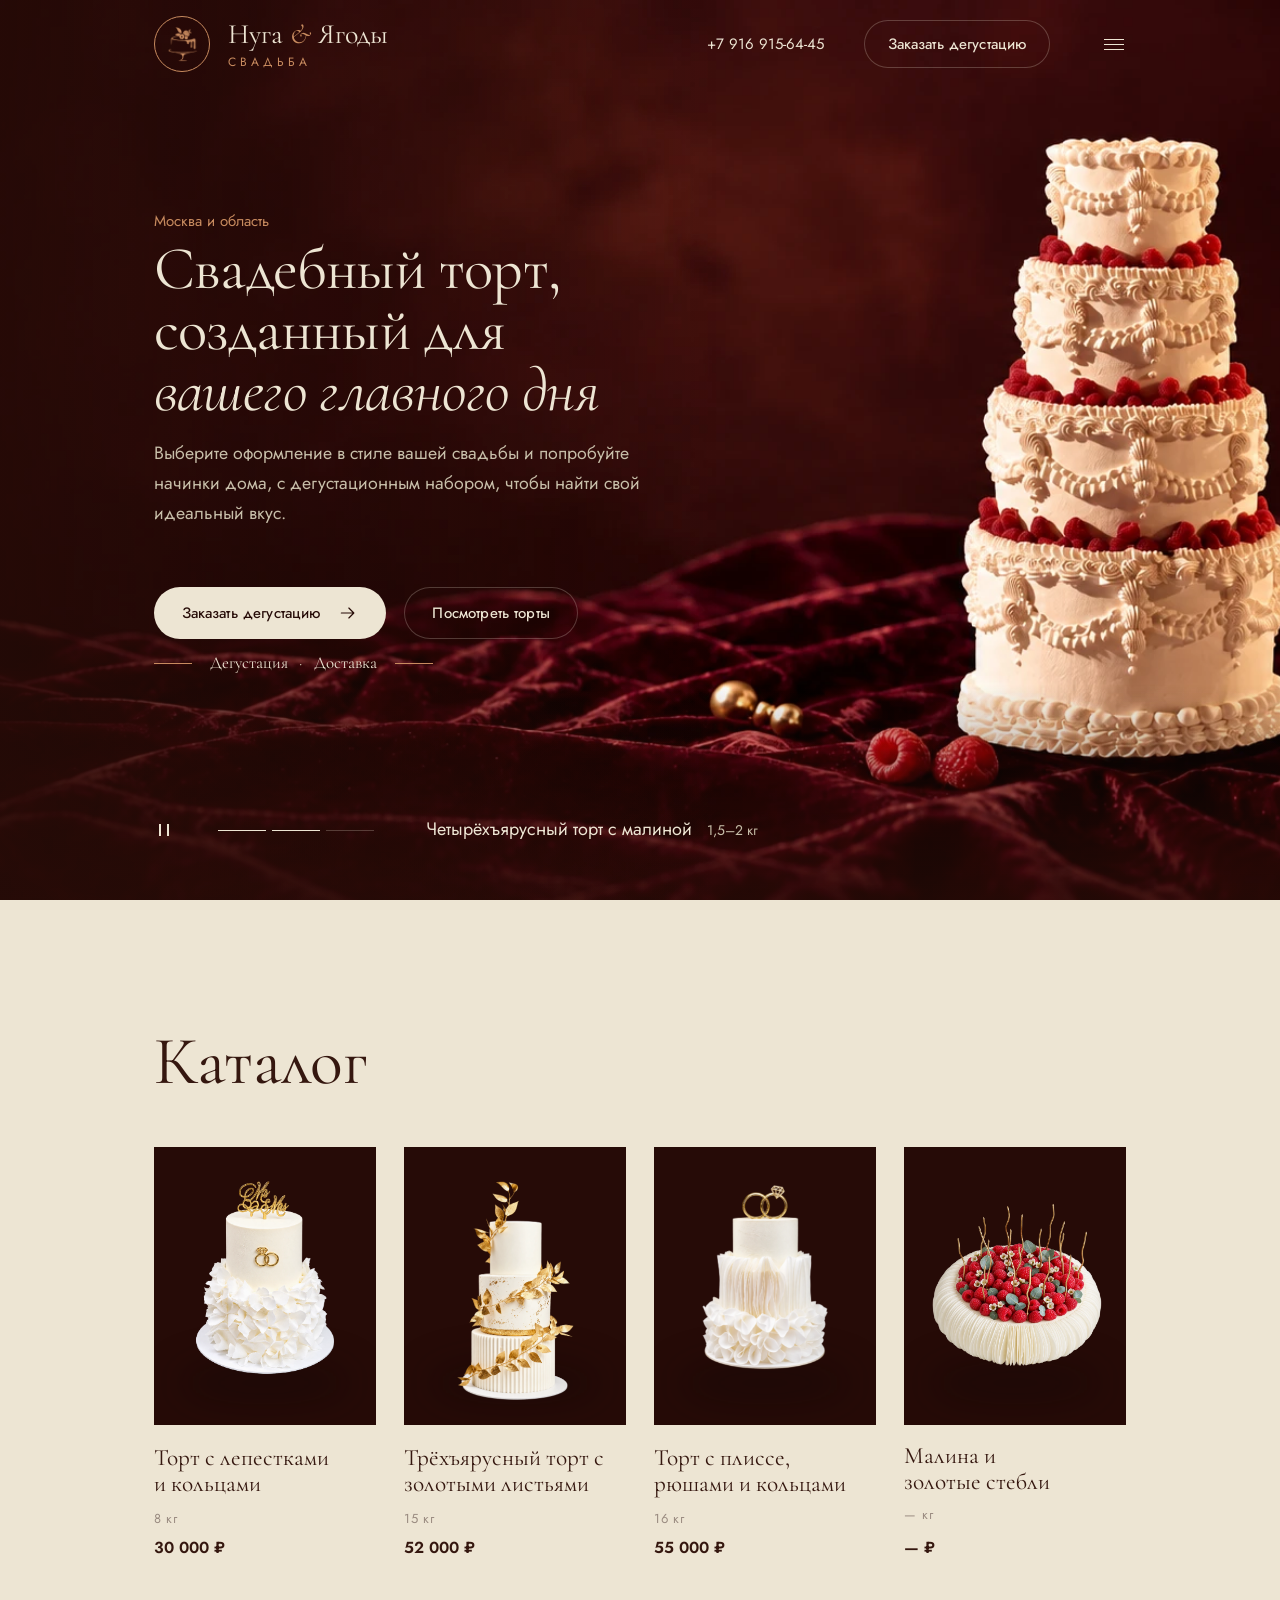
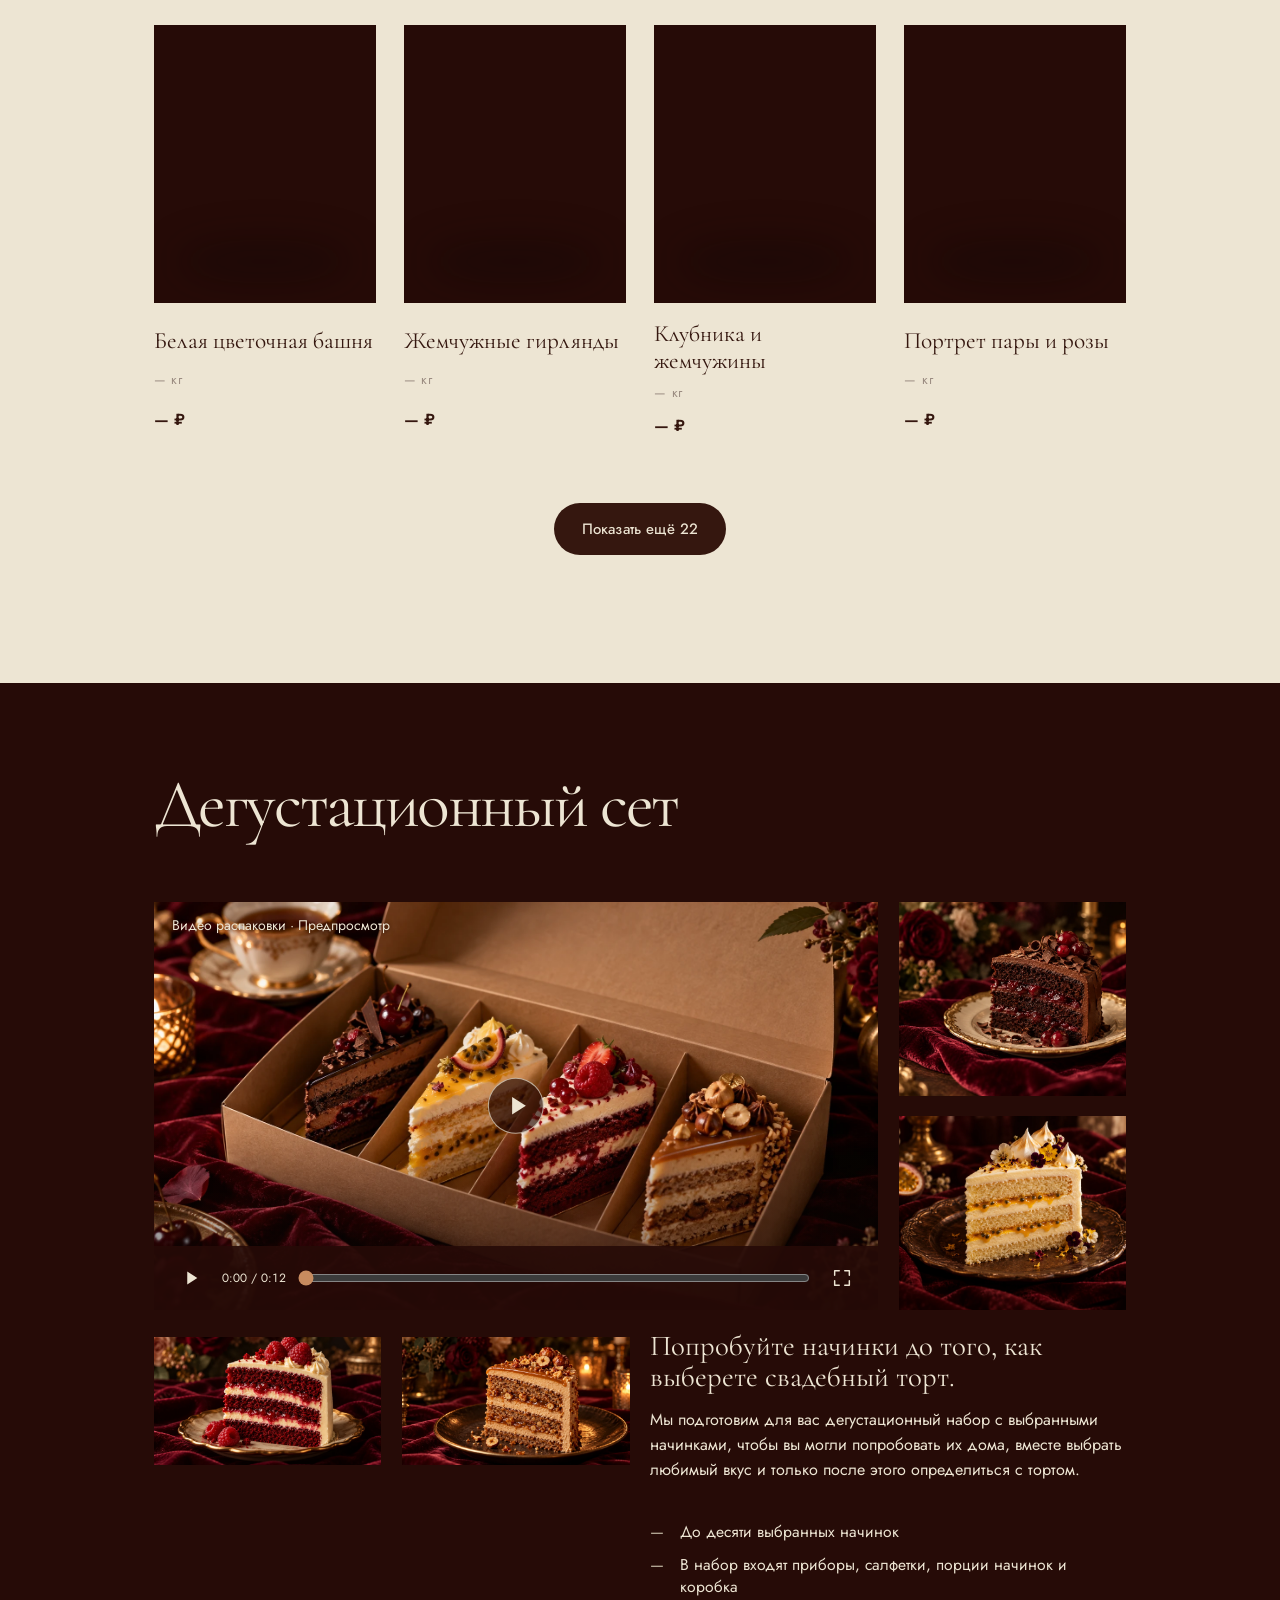
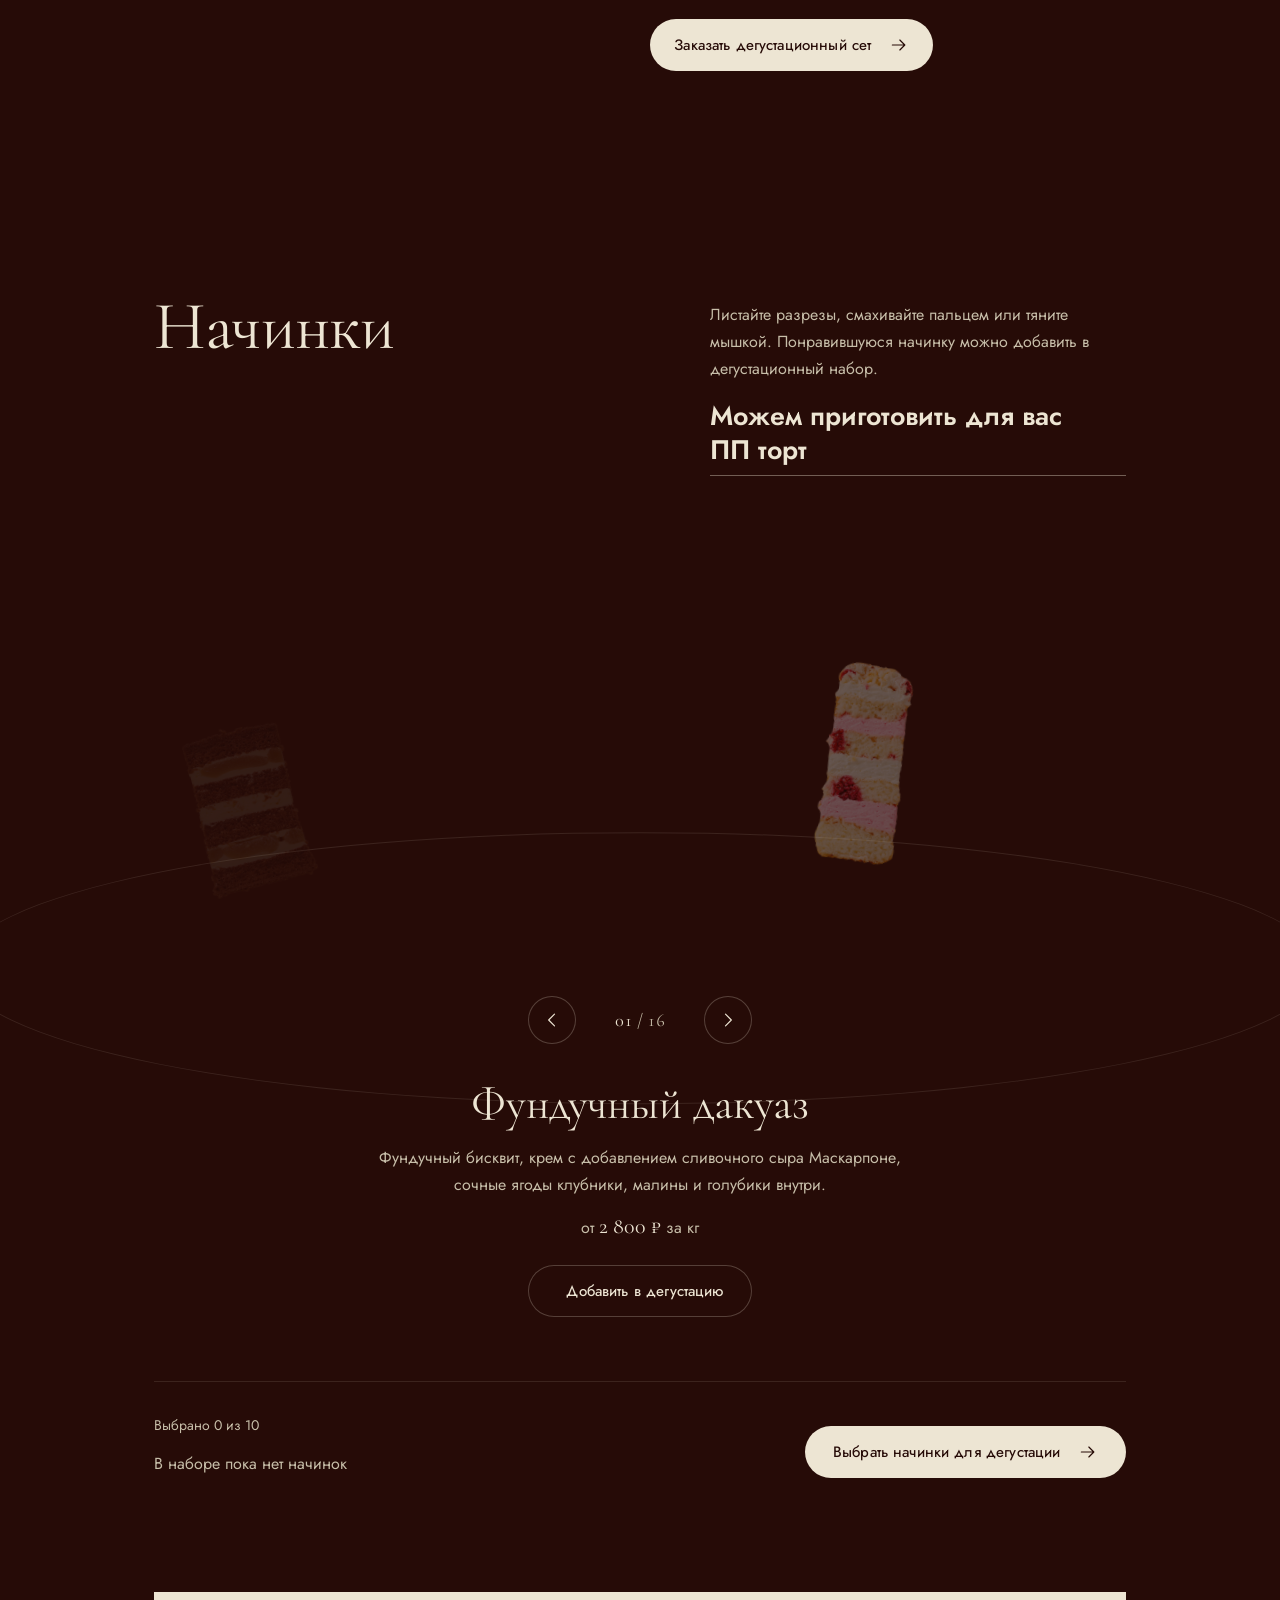
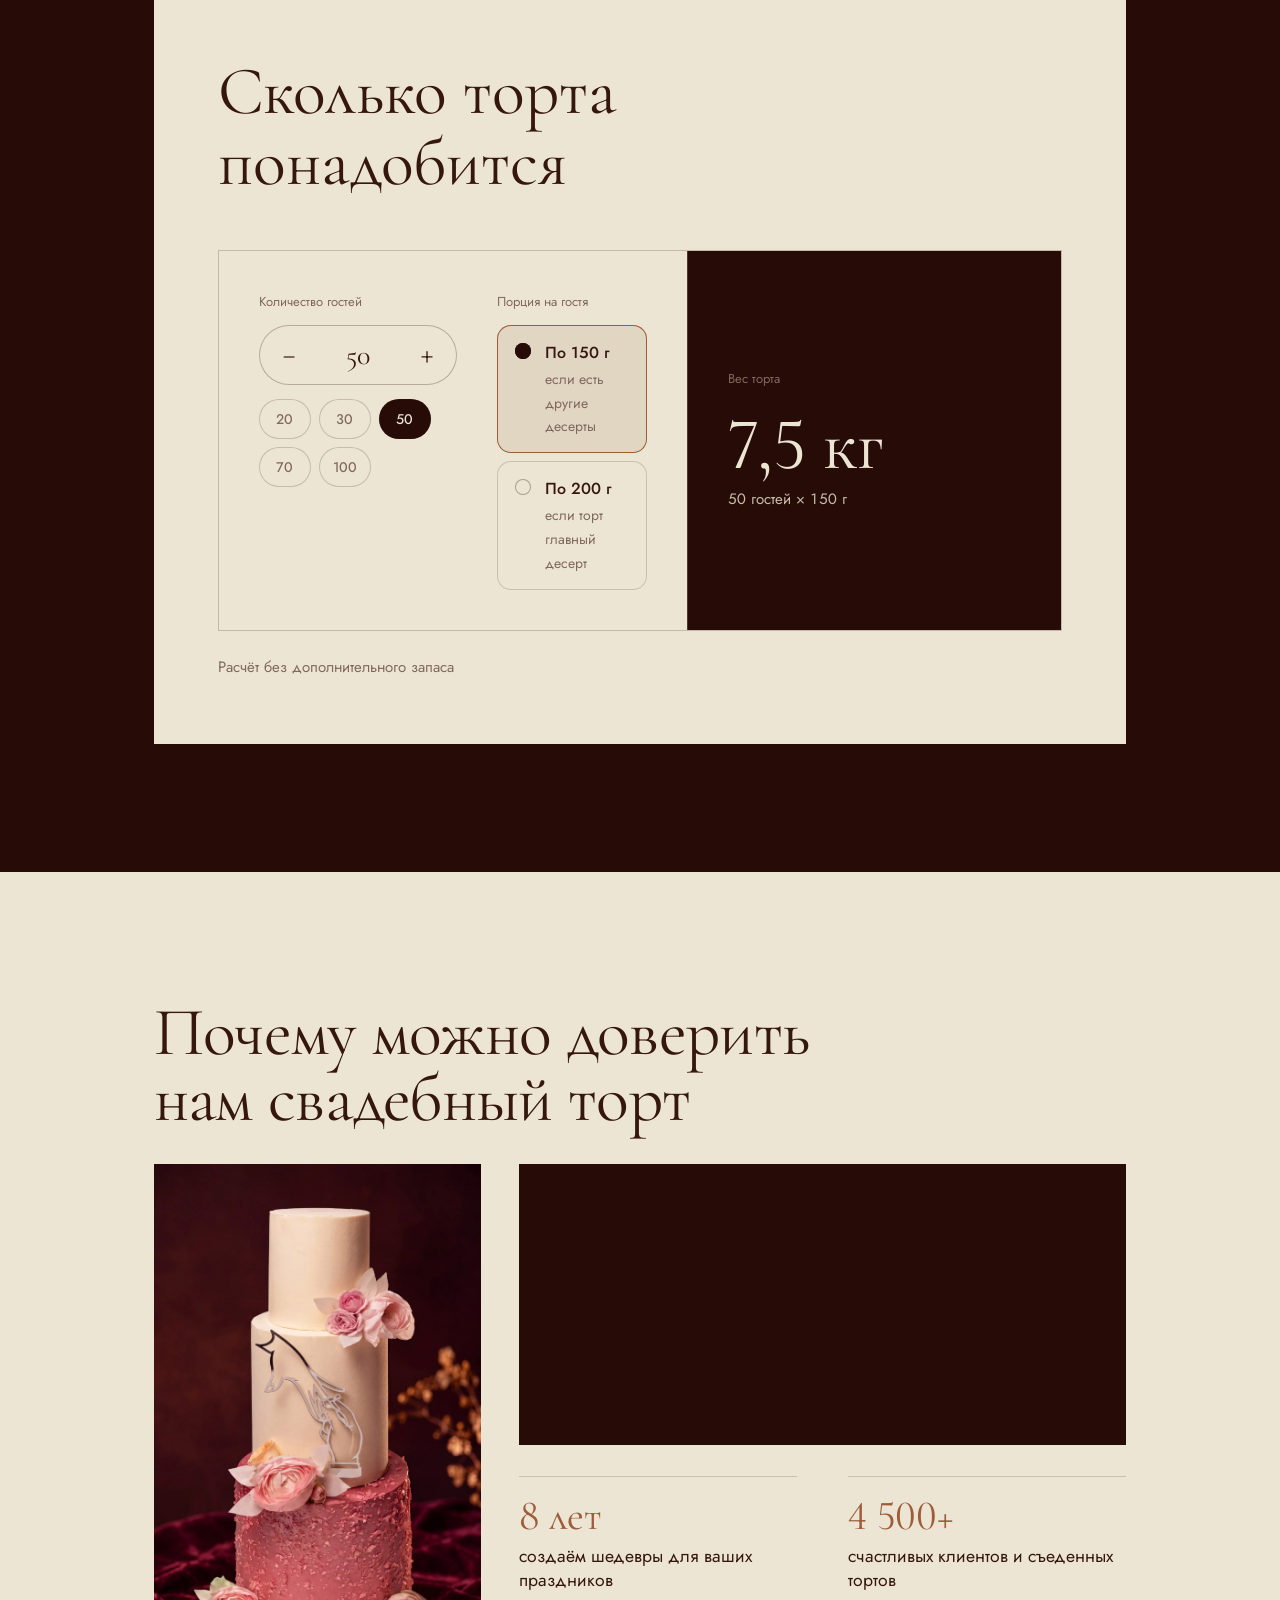
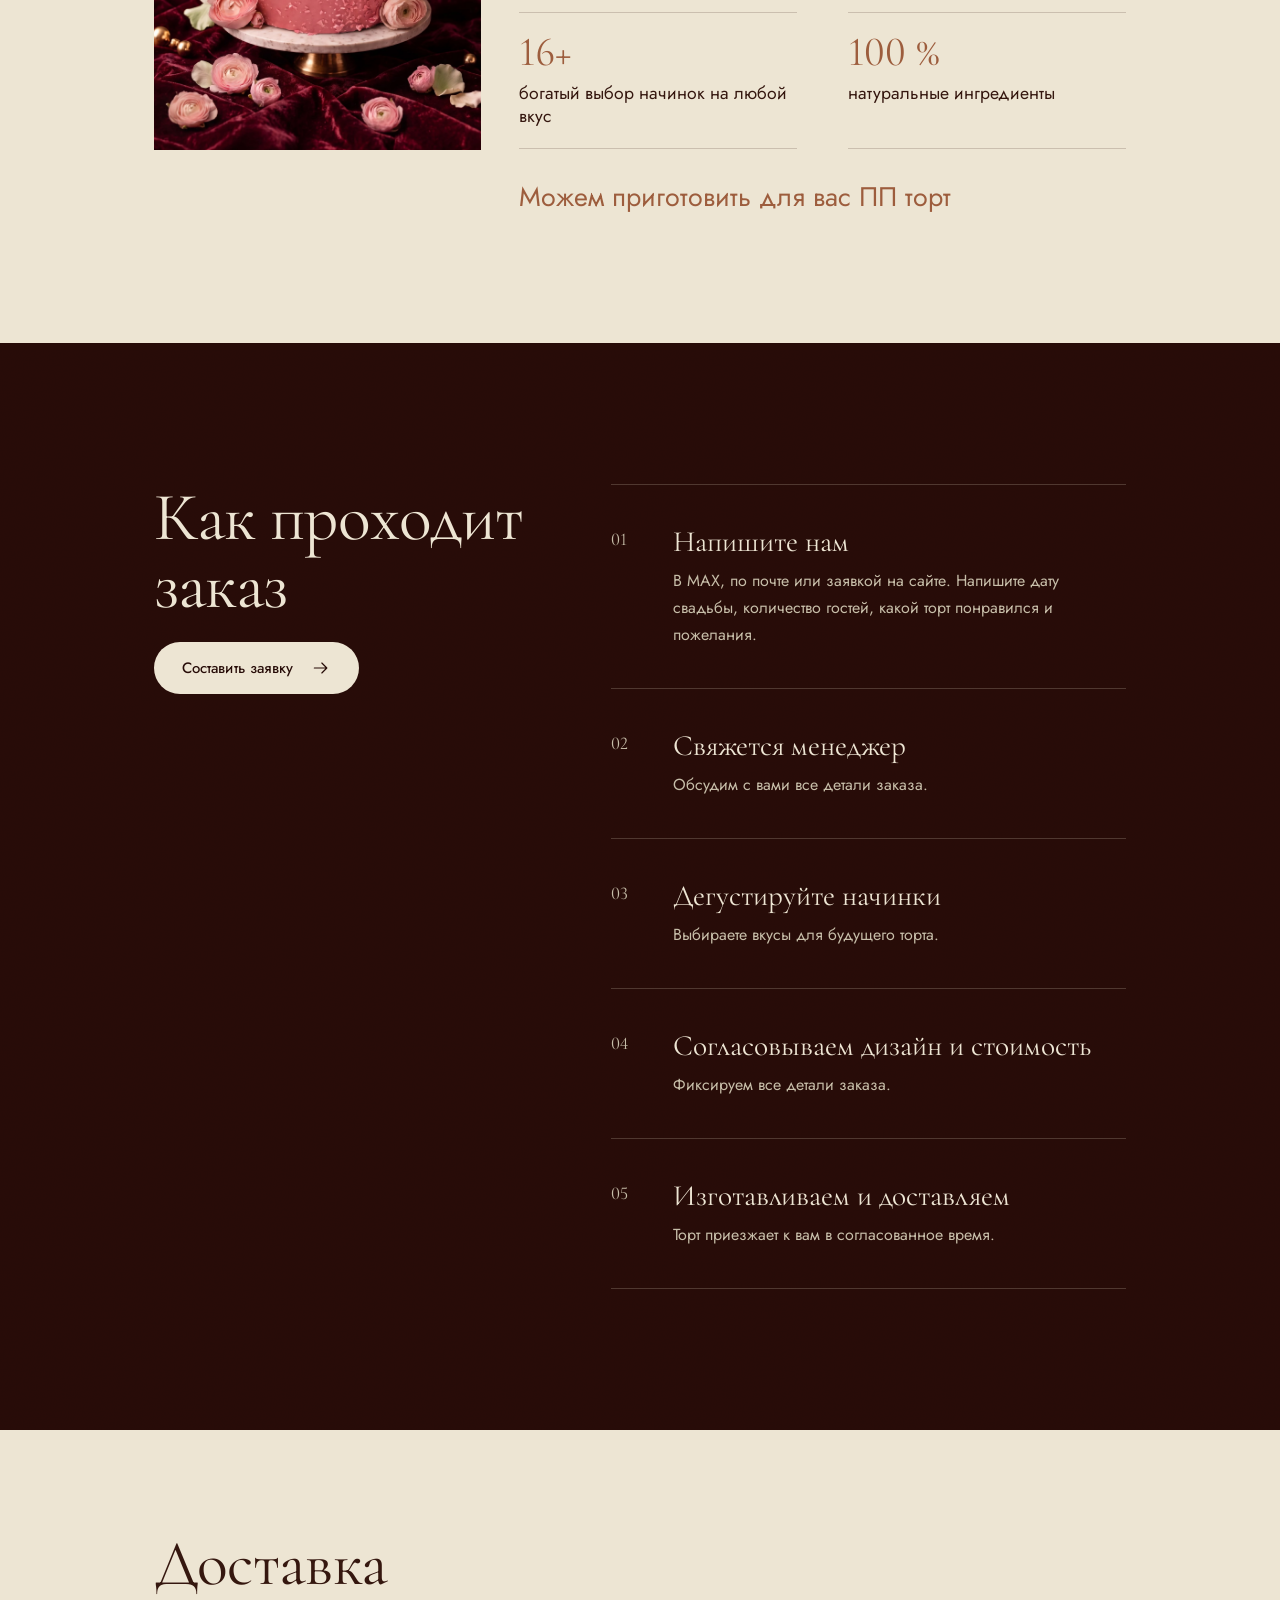
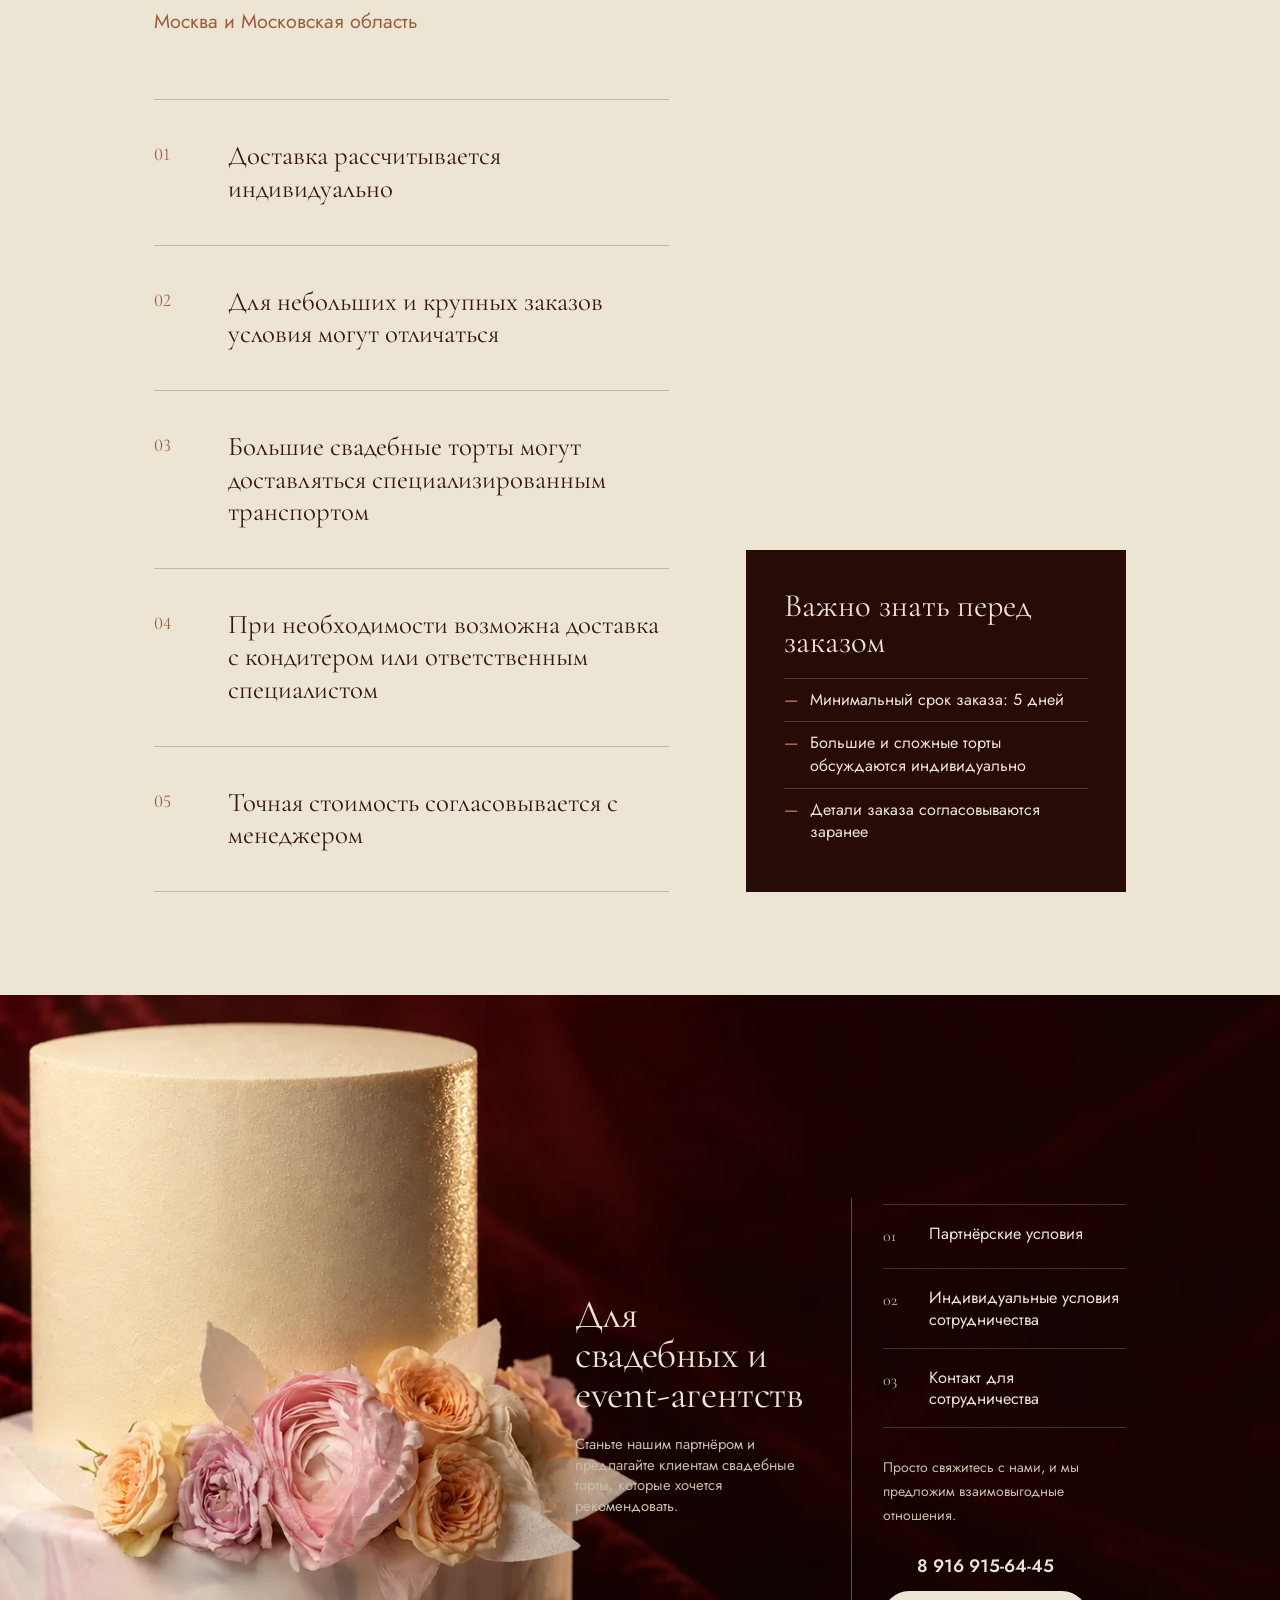
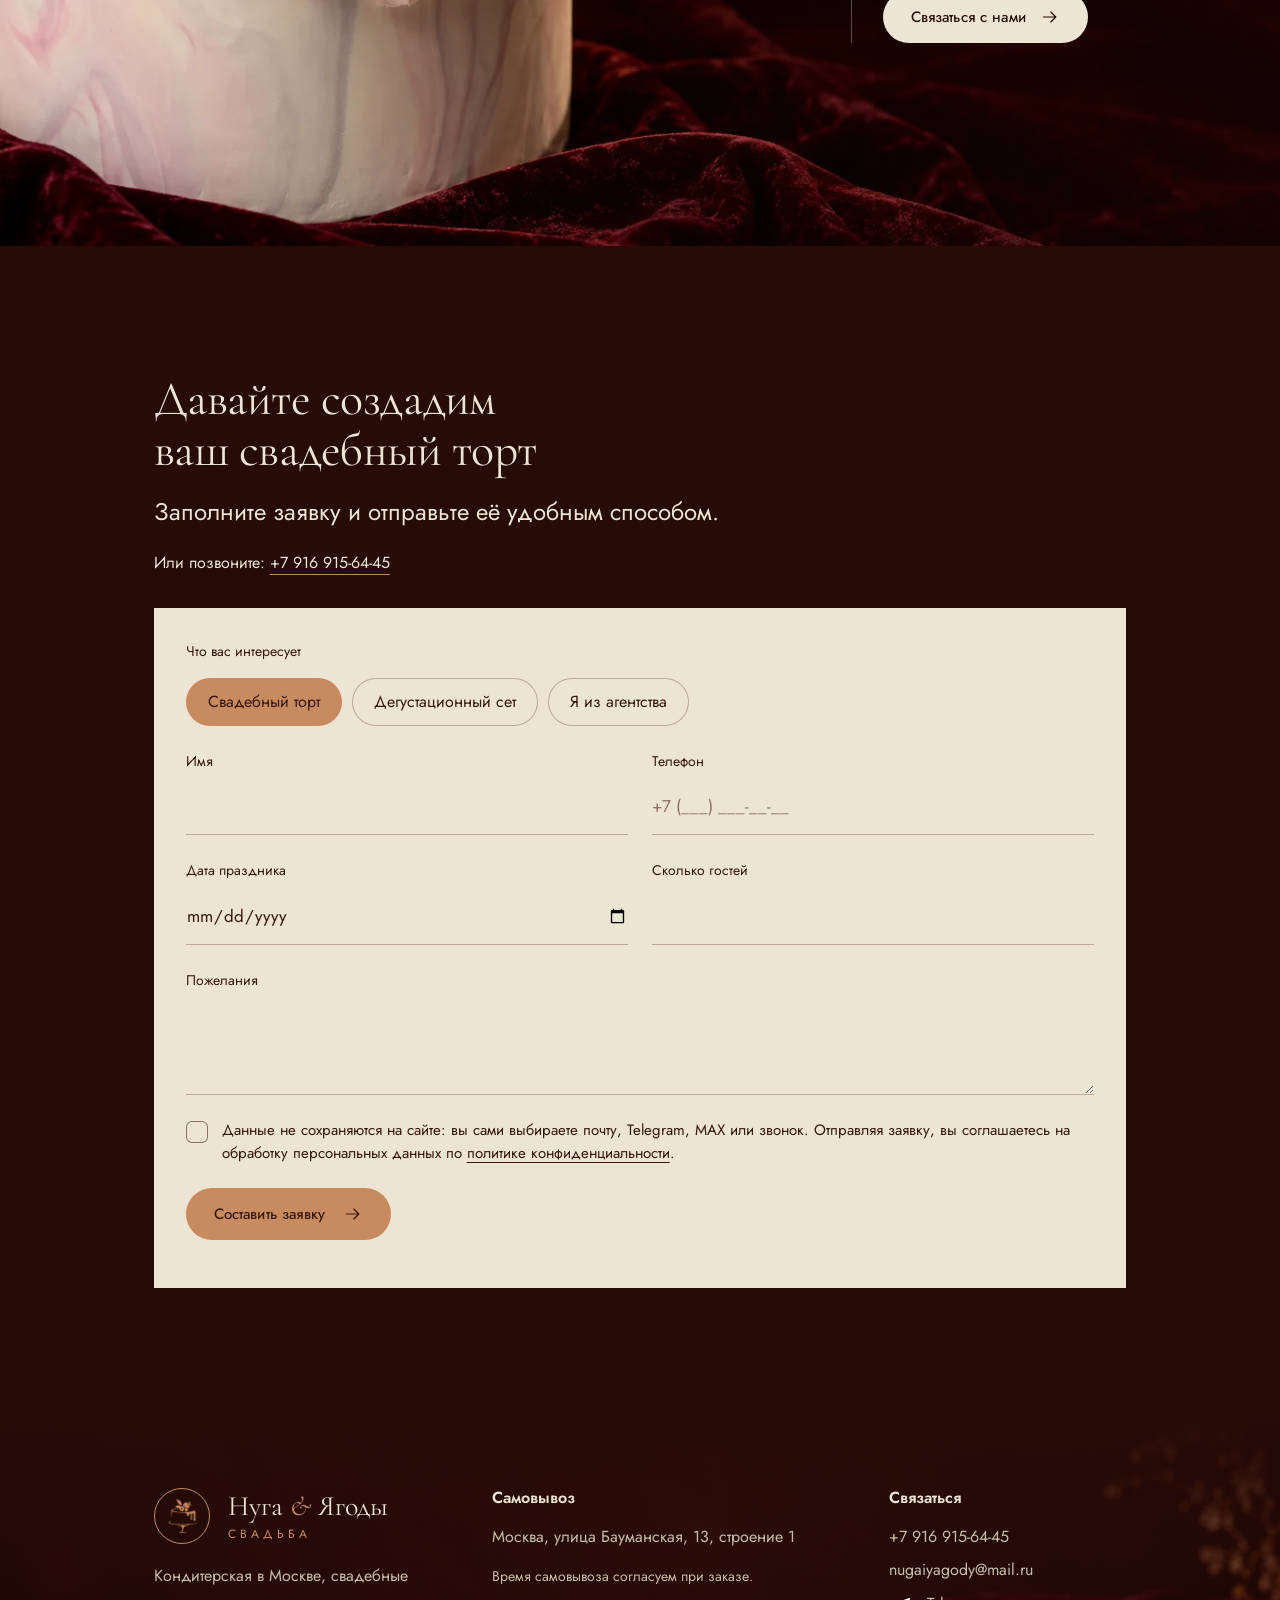
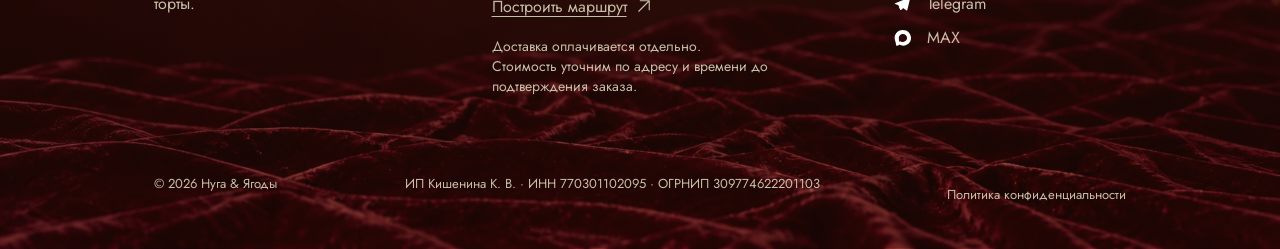
==== commit 6830aeeb: "Shorten application section introduction" ====
--- a/index.html
+++ b/index.html
@@ -611,7 +611,7 @@
       <div class="container order__grid">
         <header class="order__intro">
           <h2 class="block__title block__title--md" id="order-title">Давайте создадим ваш свадебный торт</h2>
-          <p class="block__sub">Составьте заявку и выберите, как удобно отправить её нам: по почте или в мессенджере. Можно также позвонить.</p>
+          <p class="block__sub">Заполните заявку и отправьте её удобным способом.</p>
           <p class="order__call">Или позвоните: <a href="tel:+79169156445">+7 916 915-64-45</a></p>
         </header>
 
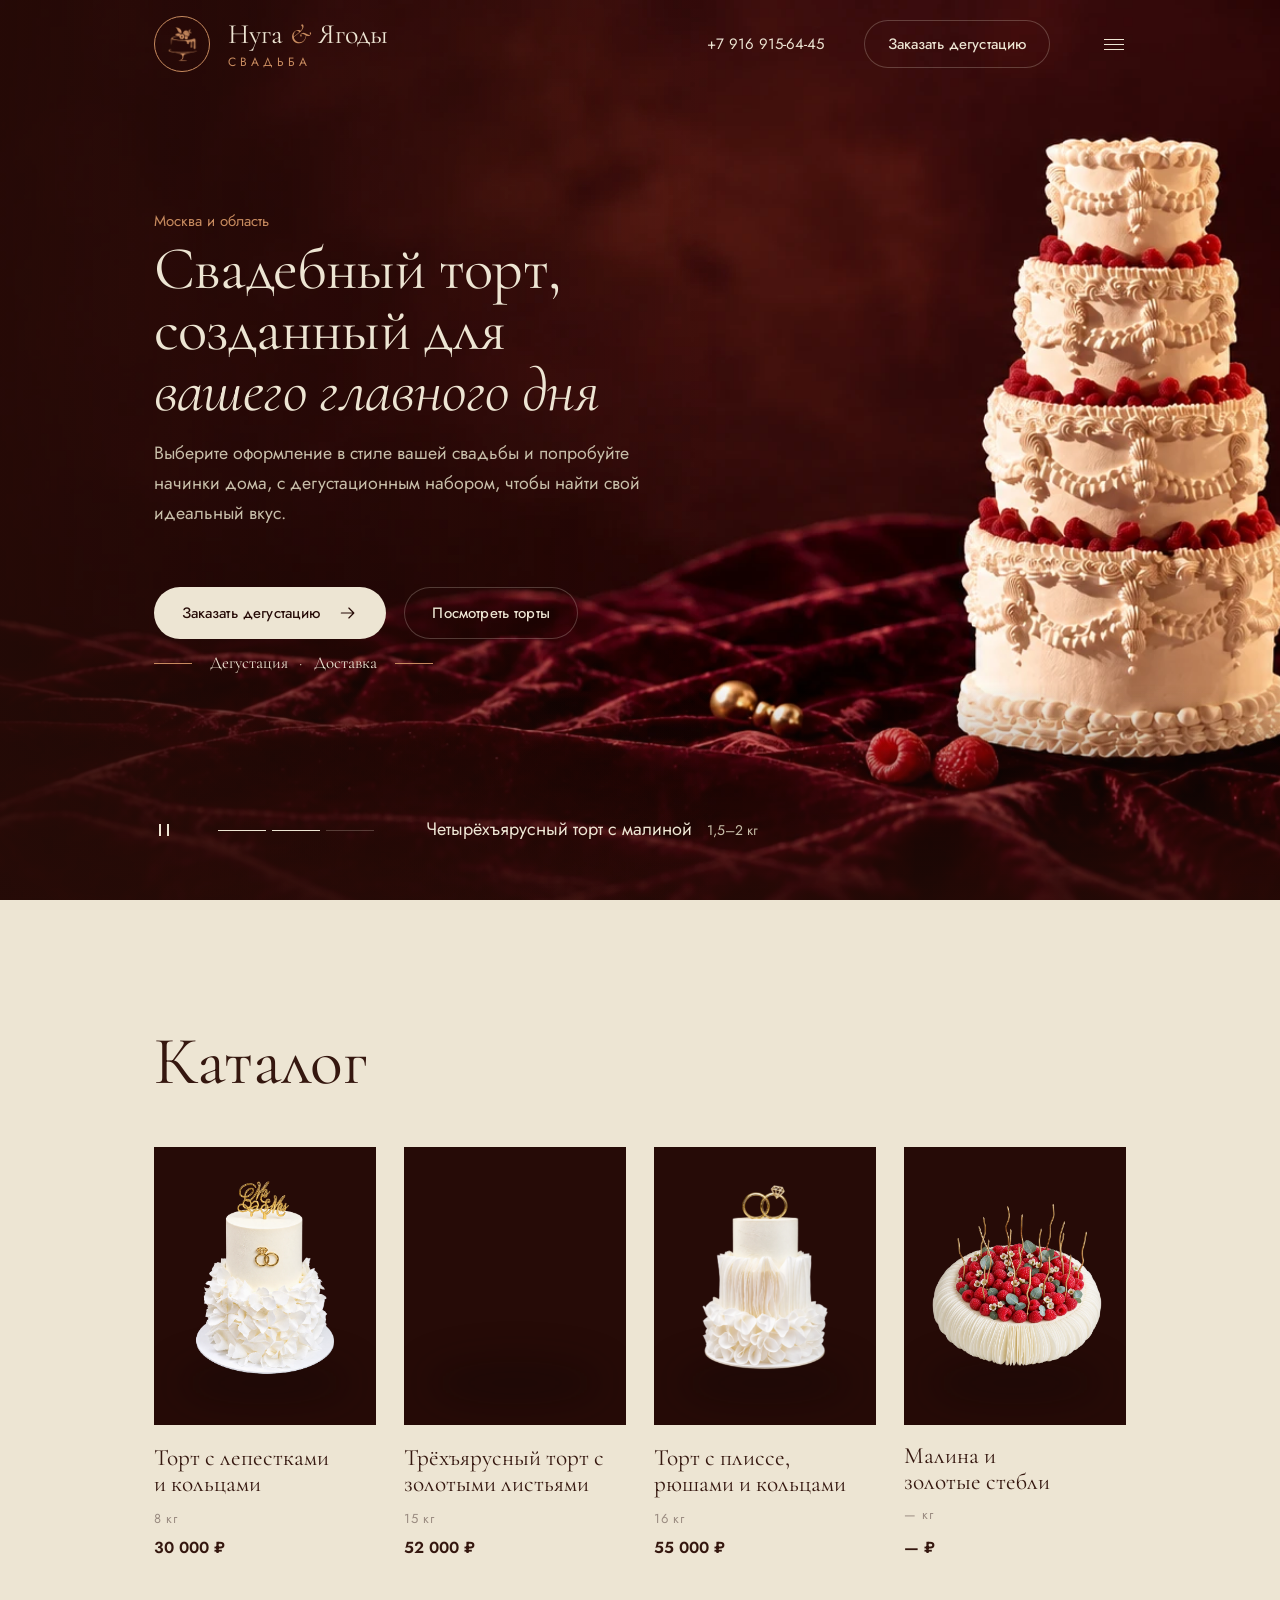
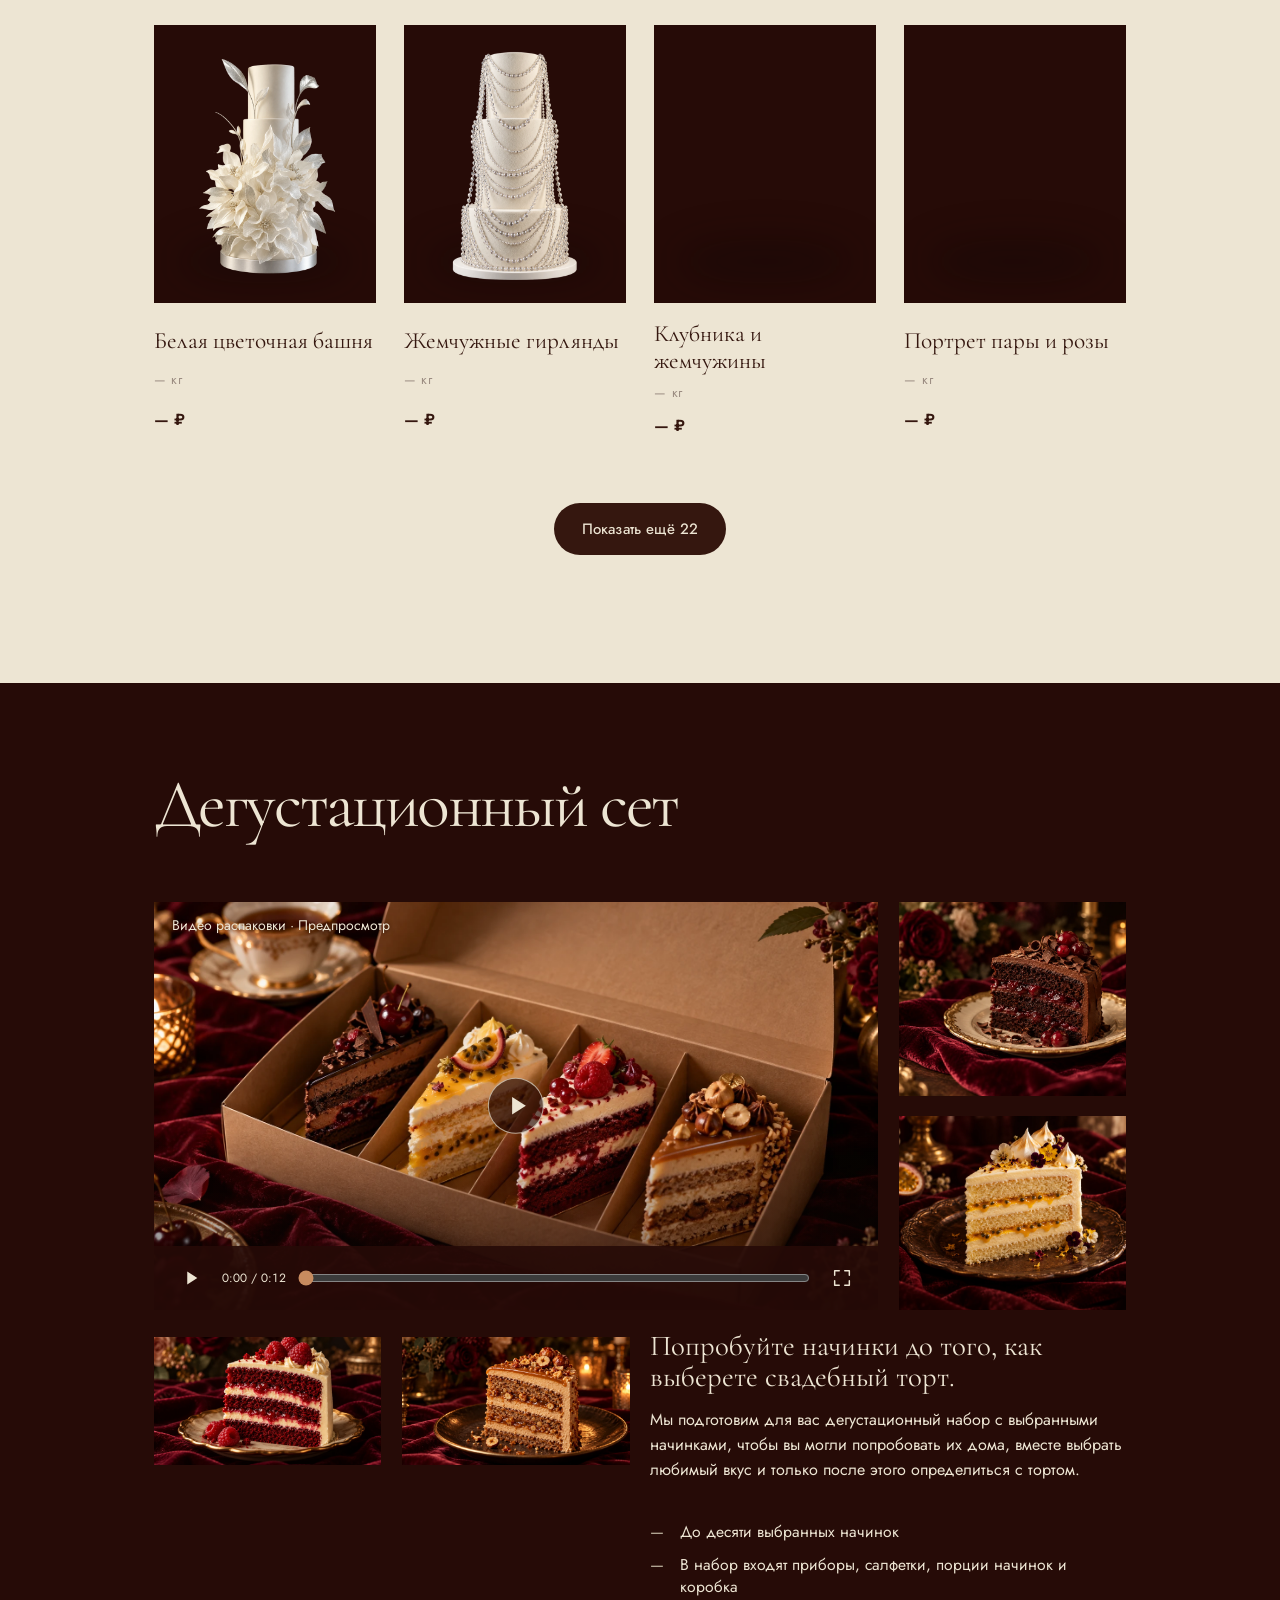
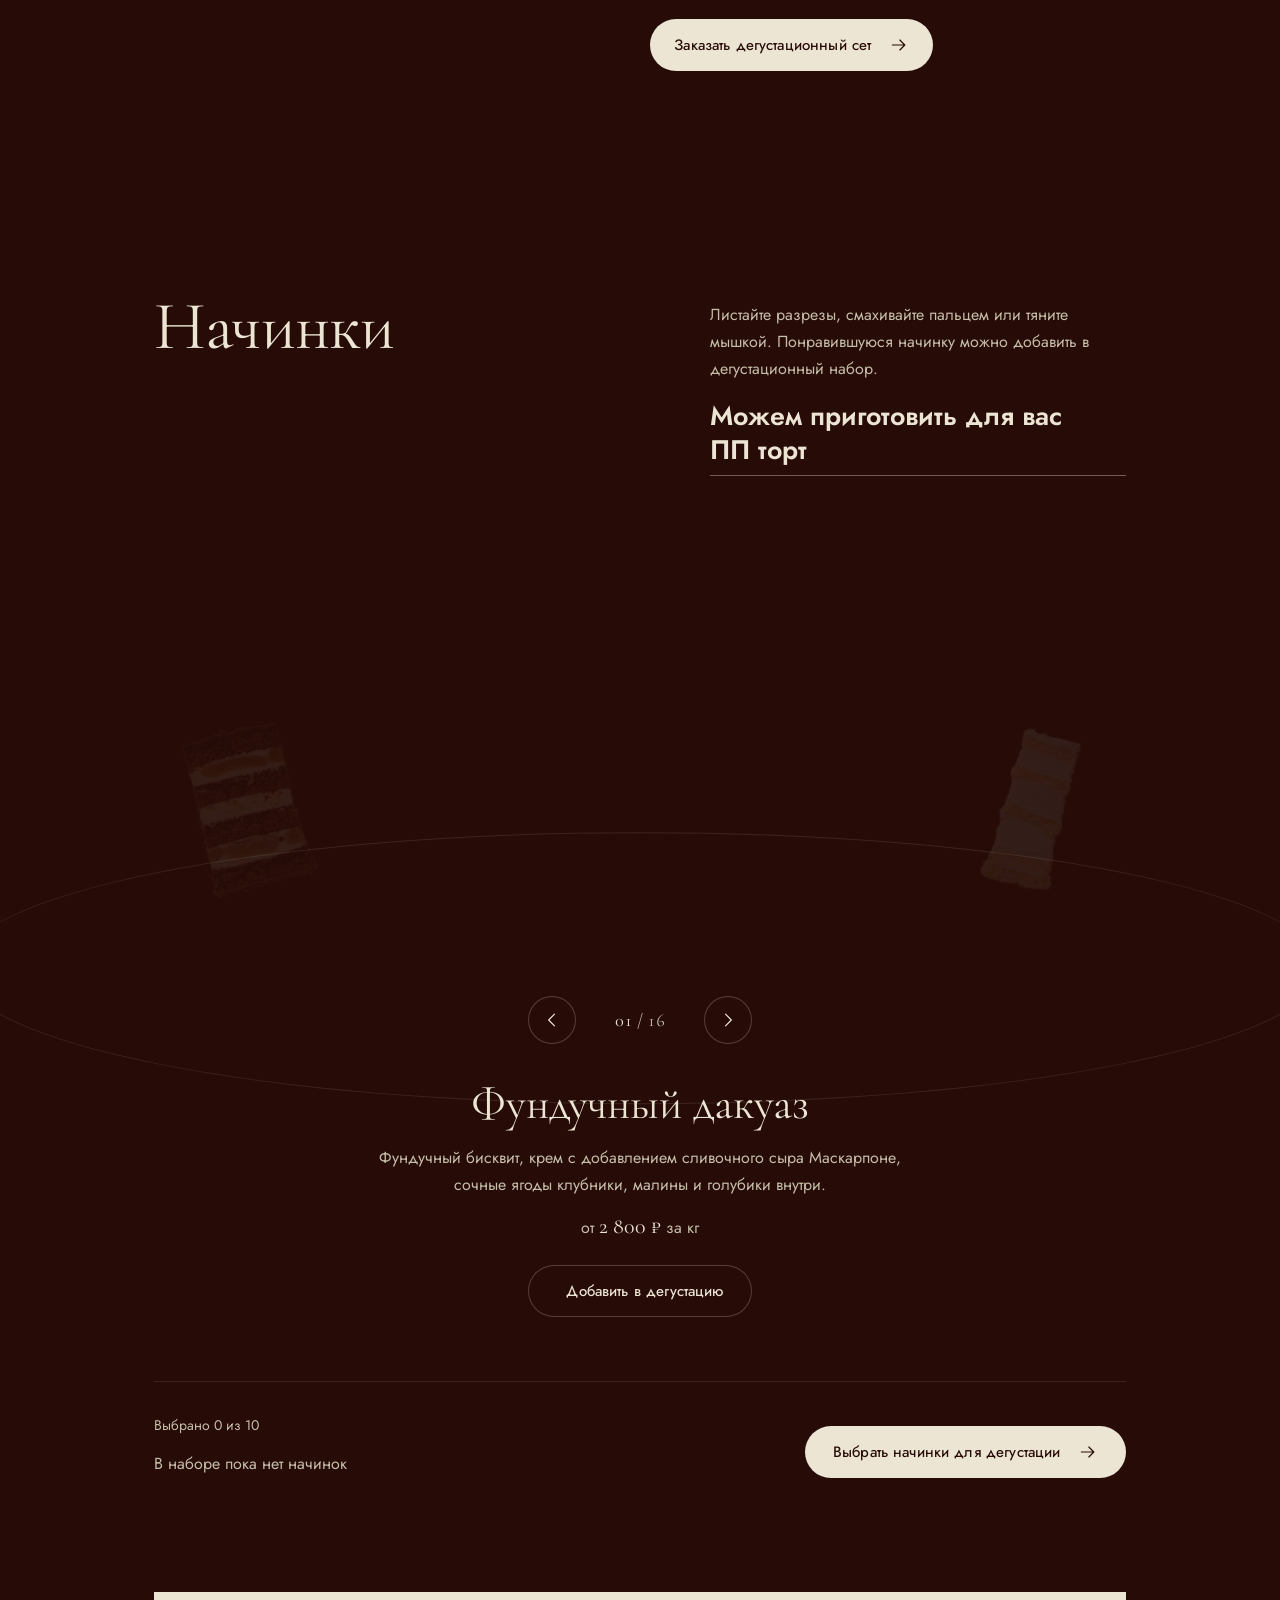
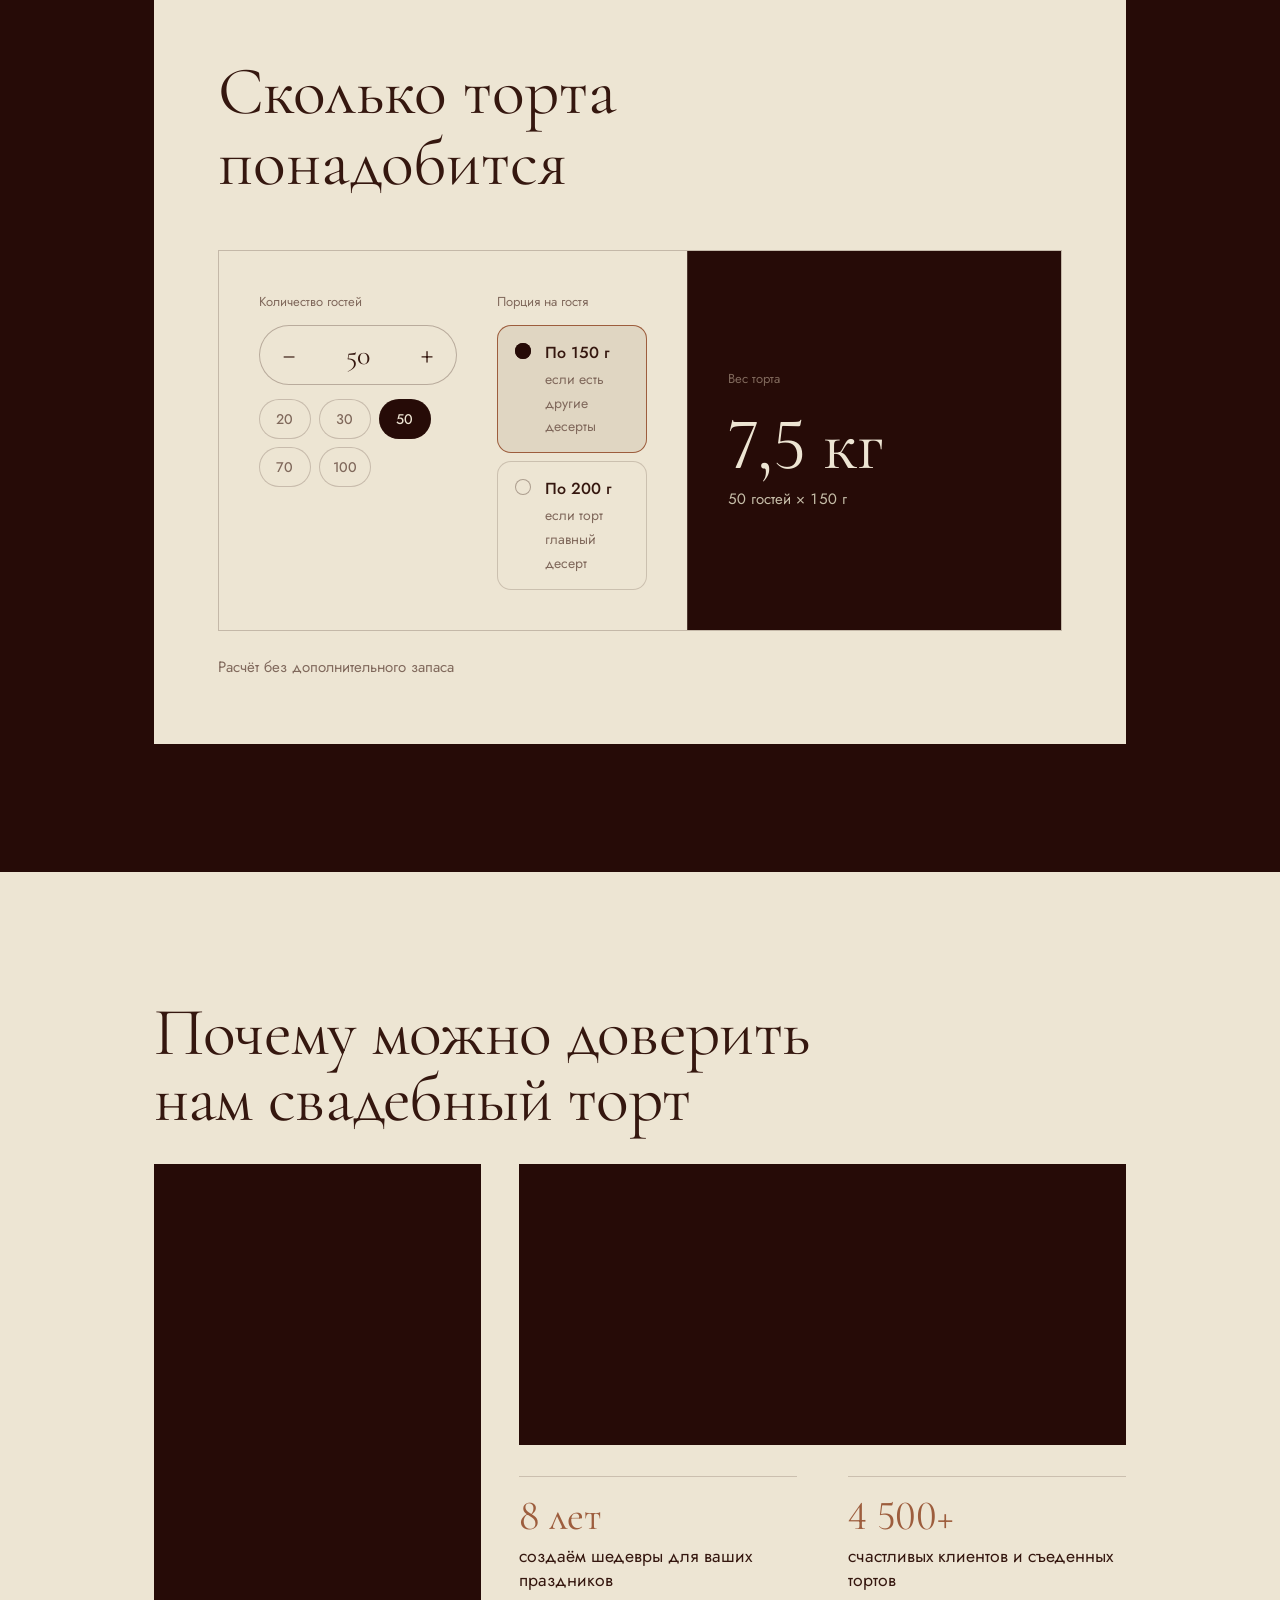
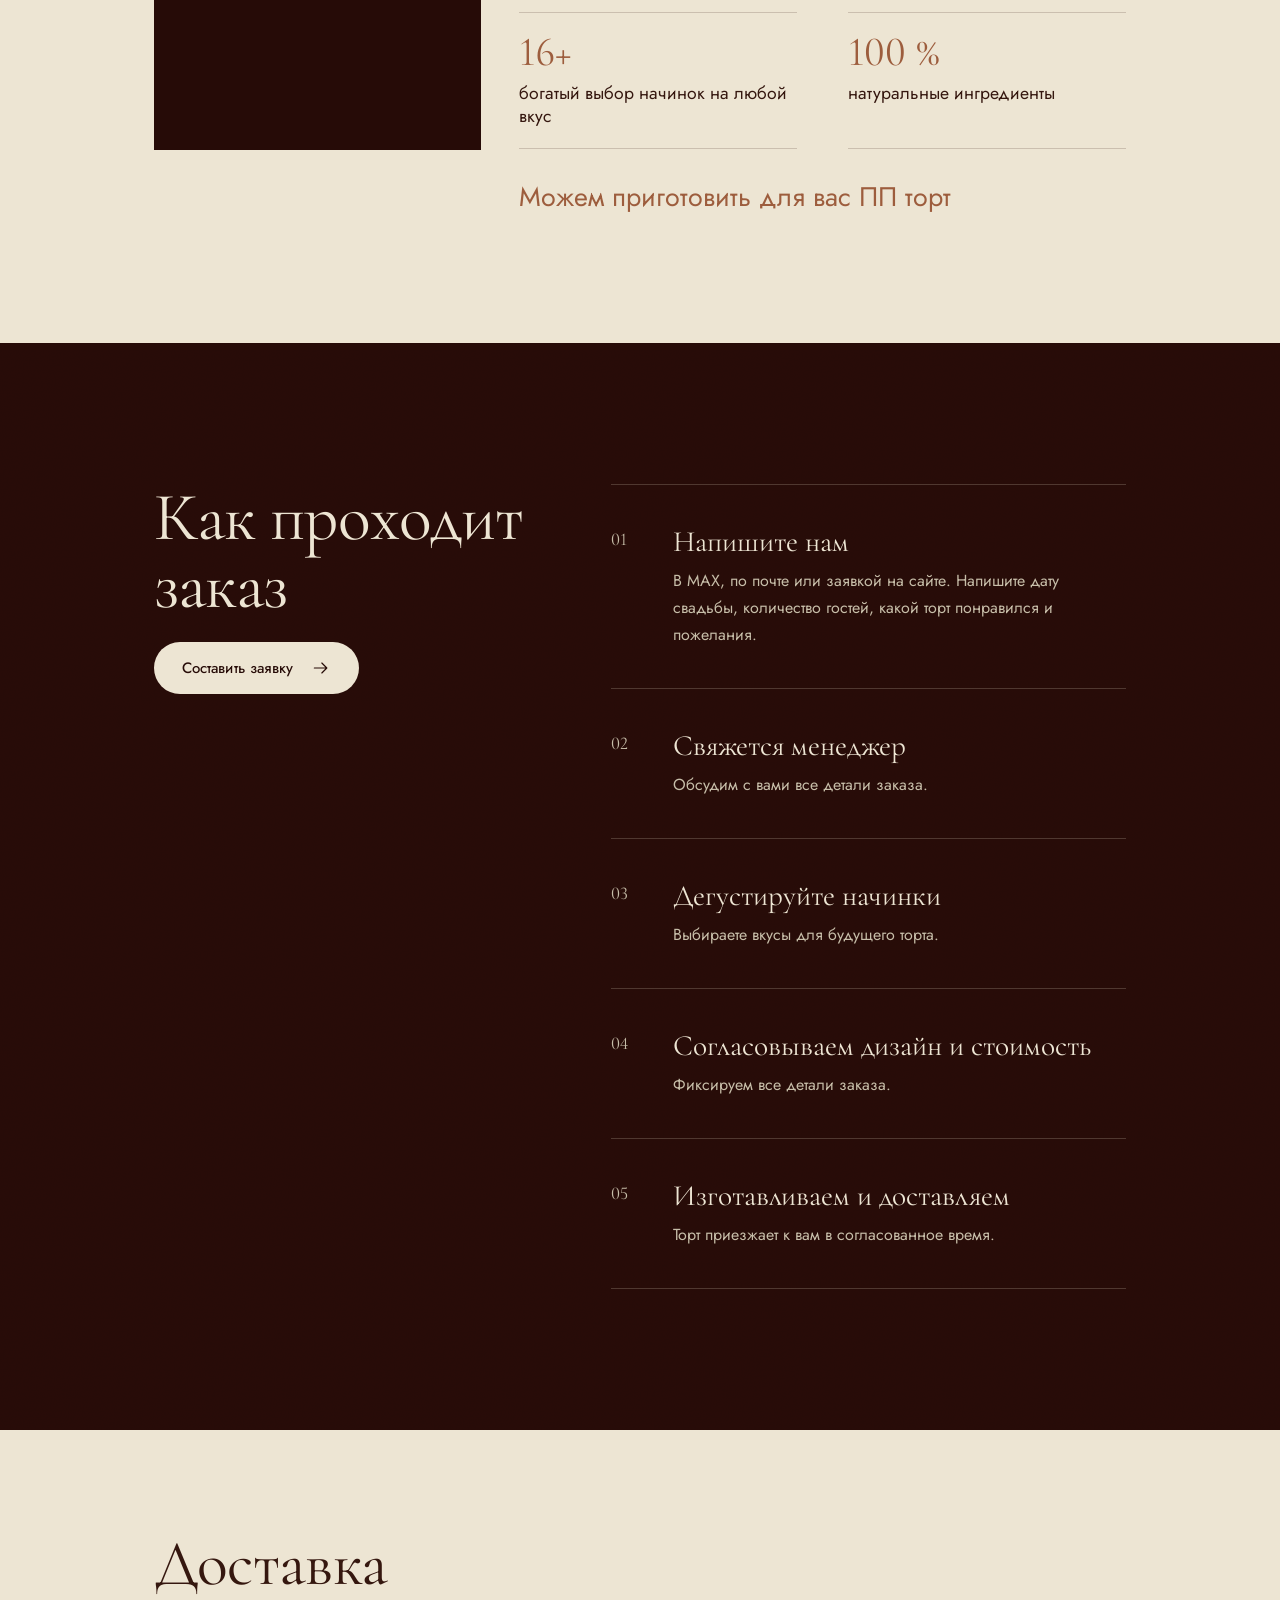
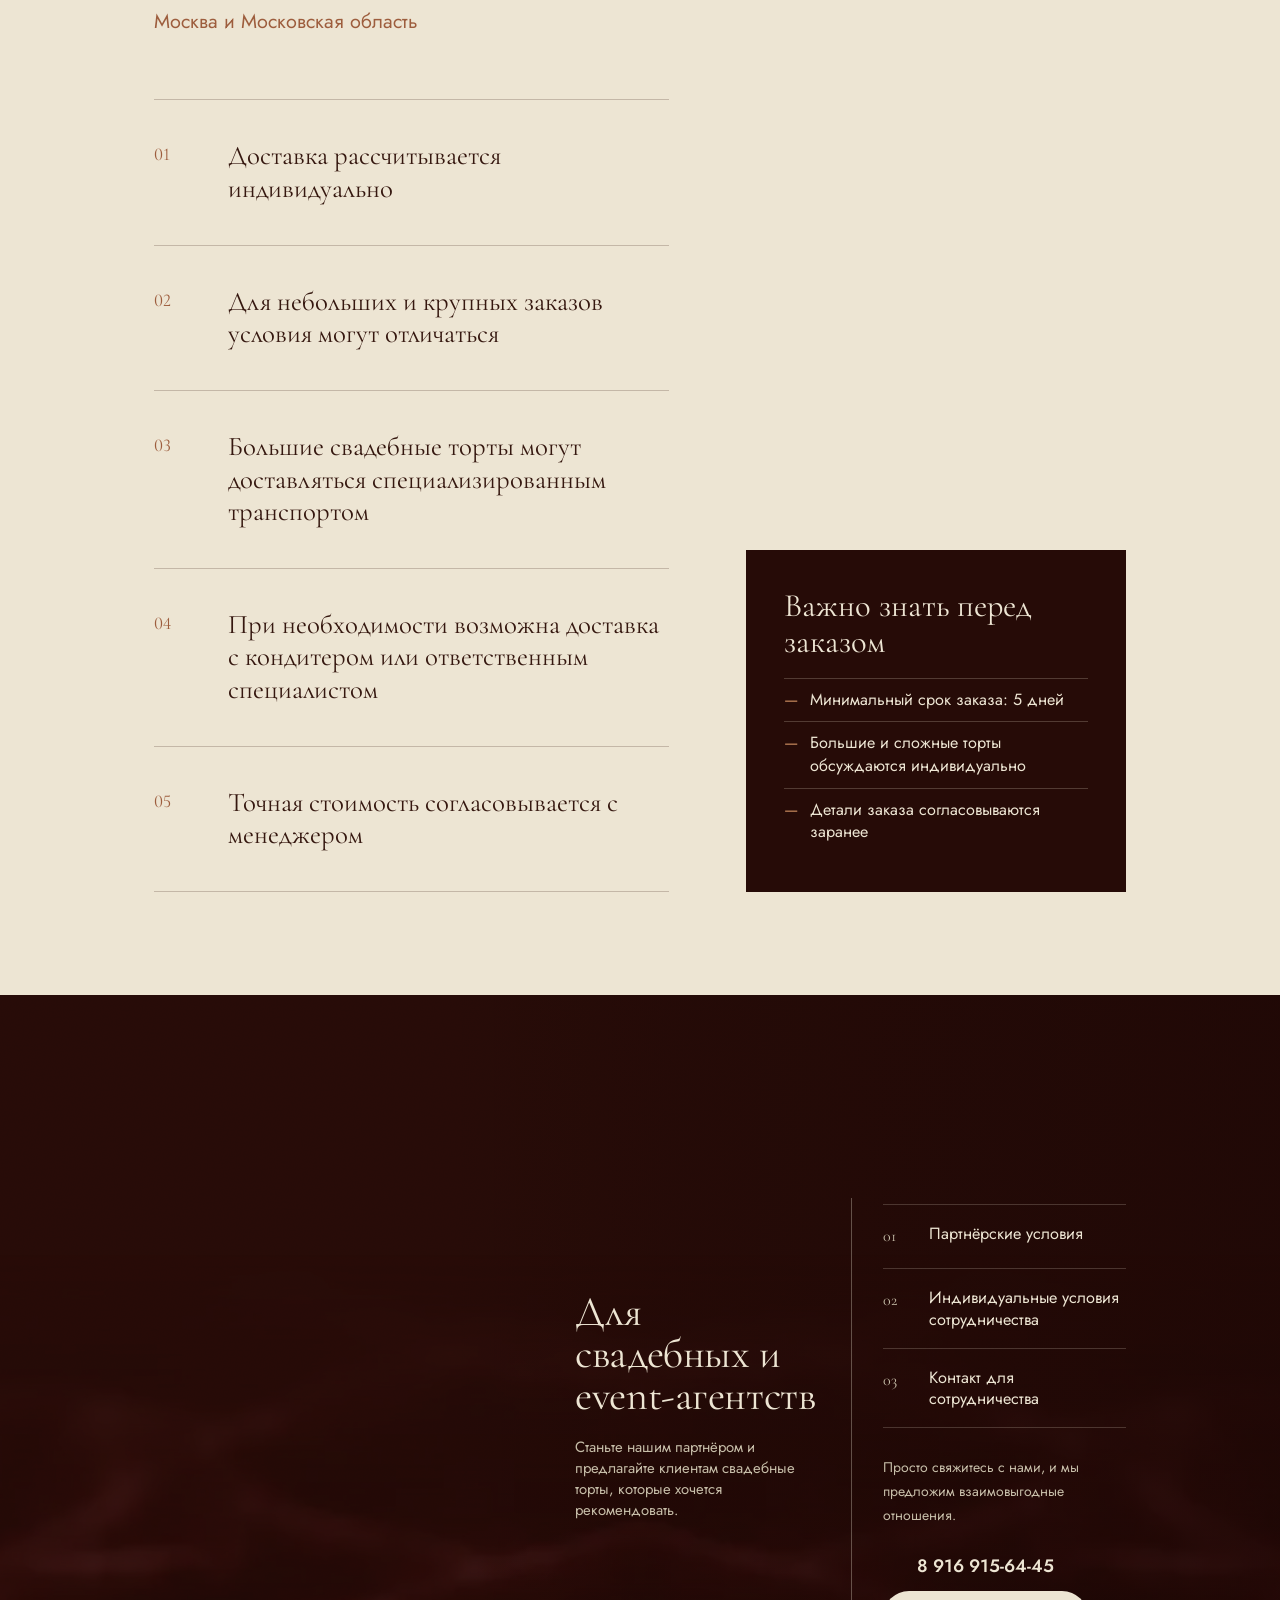
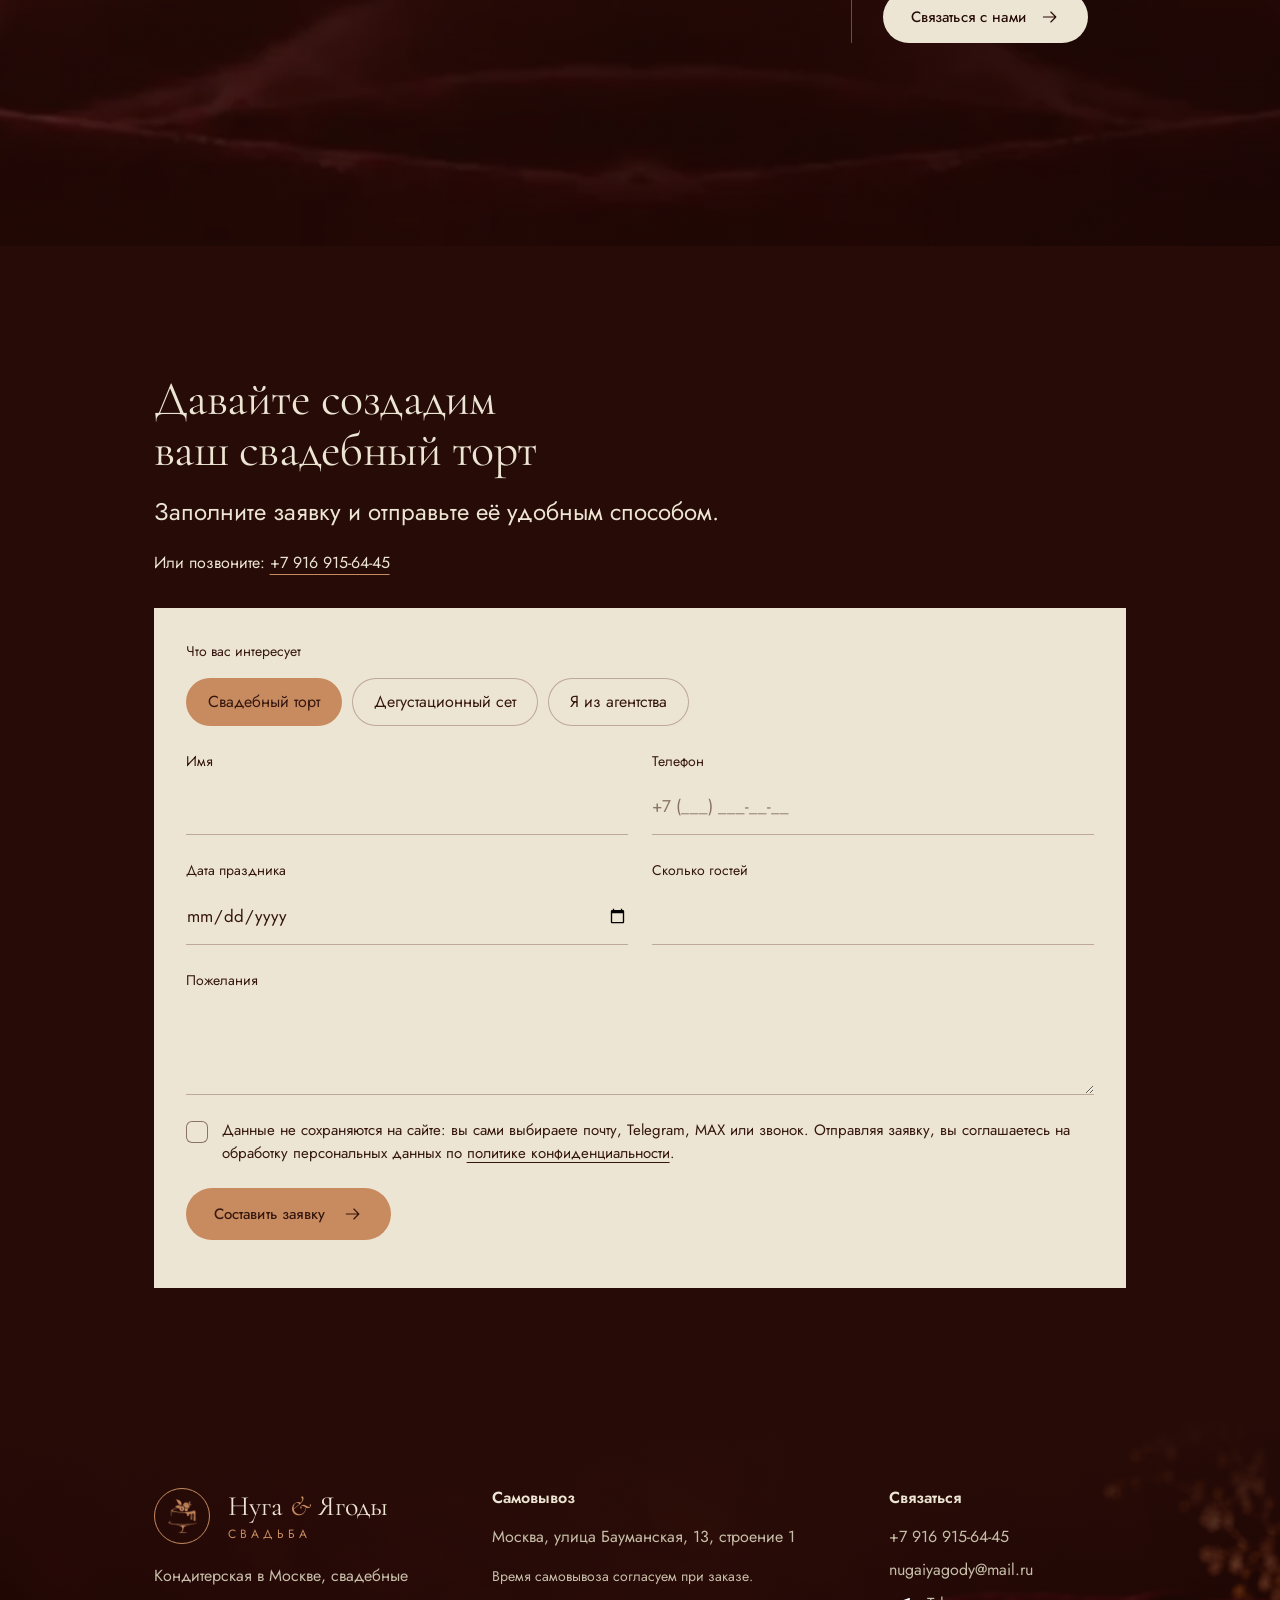
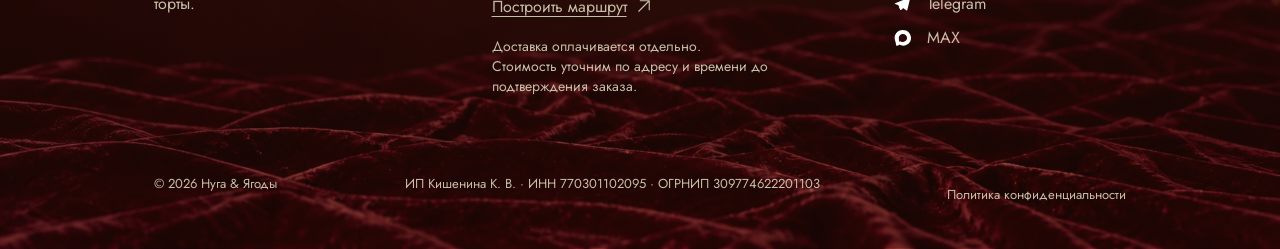
==== commit fd521c42: "Update agency cake backgrounds and responsive heading" ====
--- a/index.html
+++ b/index.html
@@ -26,7 +26,7 @@
   <link rel="preload" href="assets/fonts/oranienbaum-cyrillic-400-normal.woff2" as="font" type="font/woff2" crossorigin>
   <link rel="preload" href="assets/fonts/jost-cyrillic-wght-normal.woff2" as="font" type="font/woff2" crossorigin>
   <link rel="preload" as="image" href="assets/img/hero/hero-slide-rings-wide.webp" fetchpriority="high">
-  <link rel="stylesheet" href="css/style.css?v=20261004-25">
+  <link rel="stylesheet" href="css/style.css?v=20261004-26">
   <script>document.documentElement.classList.add('js');</script>
 
   <script type="application/ld+json">
@@ -585,7 +585,7 @@
 
     <!-- 9. Для свадебных и event-агентств -->
     <section class="block block--cocoa grain velvet editorial editorial--cocoa" id="partners" aria-labelledby="partners-title">
-      <figure class="partners__visual"><picture><source media="(max-width: 899px)" srcset="assets/img/partners/partners-agency-mobile.png"><source media="(min-width: 900px)" srcset="assets/img/partners/partners-agency-desktop.webp"><img src="assets/img/partners/partners-agency-desktop.webp" width="1664" height="941" alt="Двухъярусный свадебный торт с цветами" loading="lazy" decoding="async"></picture></figure>
+      <figure class="partners__visual"><picture><source media="(max-width: 899px)" srcset="assets/img/partners/partners-rings-mobile.webp"><source media="(min-width: 900px)" srcset="assets/img/partners/partners-rings-desktop.webp"><img src="assets/img/partners/partners-rings-desktop.webp" width="1672" height="941" alt="Белый свадебный торт с золотыми кольцами и сердцами на бордовом бархате" loading="lazy" decoding="async"></picture></figure>
       <div class="container partners">
         <div class="partners__head">
           <h2 class="block__title" id="partners-title">Для свадебных и event-агентств</h2>
--- a/css/style.css
+++ b/css/style.css
@@ -1631,11 +1631,11 @@
 
 /* Сотрудничество: готовое изображение слева, существующие тексты справа. */
 #partners { position: relative; isolation: isolate; overflow: hidden; background: #260b07; }
-#partners .partners__visual { position: absolute; inset: 0; z-index: 0; margin: 0; }
+#partners .partners__visual { position: absolute; inset: 0; z-index: 0; margin: 0; overflow: hidden; }
 #partners .partners__visual img { display: block; width: 100%; height: 100%; object-fit: cover; object-position: center; }
 #partners .partners__visual::after { content: ""; position: absolute; inset: 0; background: linear-gradient(90deg, transparent 35%, rgb(25 5 4 / .2) 52%, rgb(25 5 4 / .48) 100%); }
 #partners .partners { position: relative; z-index: 1; }
-#partners .partners__head .block__title { font-size: clamp(2.8rem, 3.3vw, 5.2rem); line-height: .94; max-width: 8ch; }
+#partners .partners__head .block__title { font-size: clamp(2.8rem, 3.5vw, 5.5rem); line-height: .94; max-width: 8ch; }
 #partners .partners__head .block__sub { color: var(--cream-muted); font-size: clamp(.9rem, .8rem + .16vw, 1.05rem); }
 #partners .partners__list li { font: 400 clamp(.94rem, .84rem + .22vw, 1.2rem)/1.3 var(--sans); }
 #partners .partners__note { font-size: .875rem; }
@@ -1892,7 +1892,7 @@
   #partners .partners__visual img { object-fit: contain; object-position: center top; }
   #partners .partners { min-height: 0; grid-template-columns: 1fr; justify-items: start; gap: 0; text-align: left; }
   #partners .partners__head { position: relative; z-index: 1; isolation: isolate; justify-self: start; width: 100%; min-height: 0; margin-right: auto; padding: 26px 0 42px; justify-items: start; text-align: left; }
-  #partners .partners__head::before { content: ""; position: absolute; z-index: -1; inset: 0 calc(-1 * var(--gutter)); background: url('../assets/img/partners/partners-agency-mobile.png') 40% center / cover no-repeat; }
+  #partners .partners__head::before { content: ""; position: absolute; z-index: -1; inset: 0 calc(-1 * var(--gutter)); background: url('../assets/img/partners/partners-rings-mobile.webp') 40% center / cover no-repeat; }
   #partners .partners__head .block__title,
   #partners .partners__head .block__sub { width: min(54%, 22rem); margin-left: 0; }
   #partners .partners__body { position: relative; z-index: 1; width: 100%; padding-top: 0; justify-items: start; text-align: left; }
@@ -1957,12 +1957,17 @@
 @media (min-width: 900px) and (max-width: 2086px) {
   #partners .partners__visual { overflow: hidden; }
 }
-@media (min-width: 1200px) and (max-width: 2086px) {
+@media (min-width: 1200px) {
   #partners .partners__head { margin-left: 0; padding-left: 0; min-width: 0; align-self: center; transform: translateY(-15px); }
-  #partners .partners__head .block__title { max-width: 100%; font-size: clamp(2.5rem, 3.1vw, 4rem); line-height: 1; }
+  #partners .partners__head .block__title { max-width: 100%; font-size: clamp(2.625rem, 3.3vw, 4.25rem); line-height: 1; }
   #partners .partners__head .block__sub { max-width: 100%; }
 }
+@media (max-width: 899px) {
+  #partners .partners { grid-template-columns: minmax(0, 1fr); }
+  #partners .partners__head .block__title { width: 58%; max-width: 100%; font-size: clamp(2rem, 10vw, 2.8rem); }
+}
 @media (min-width: 900px) and (max-width: 1199px) {
+  #partners .partners__head .block__title { max-width: 100%; font-size: clamp(2.5rem, 5vw, 3.4rem); }
   #partners.velvet::before { display: none; }
   #partners .partners__visual { overflow: hidden; }
   #partners .partners__visual img { transform: none; }
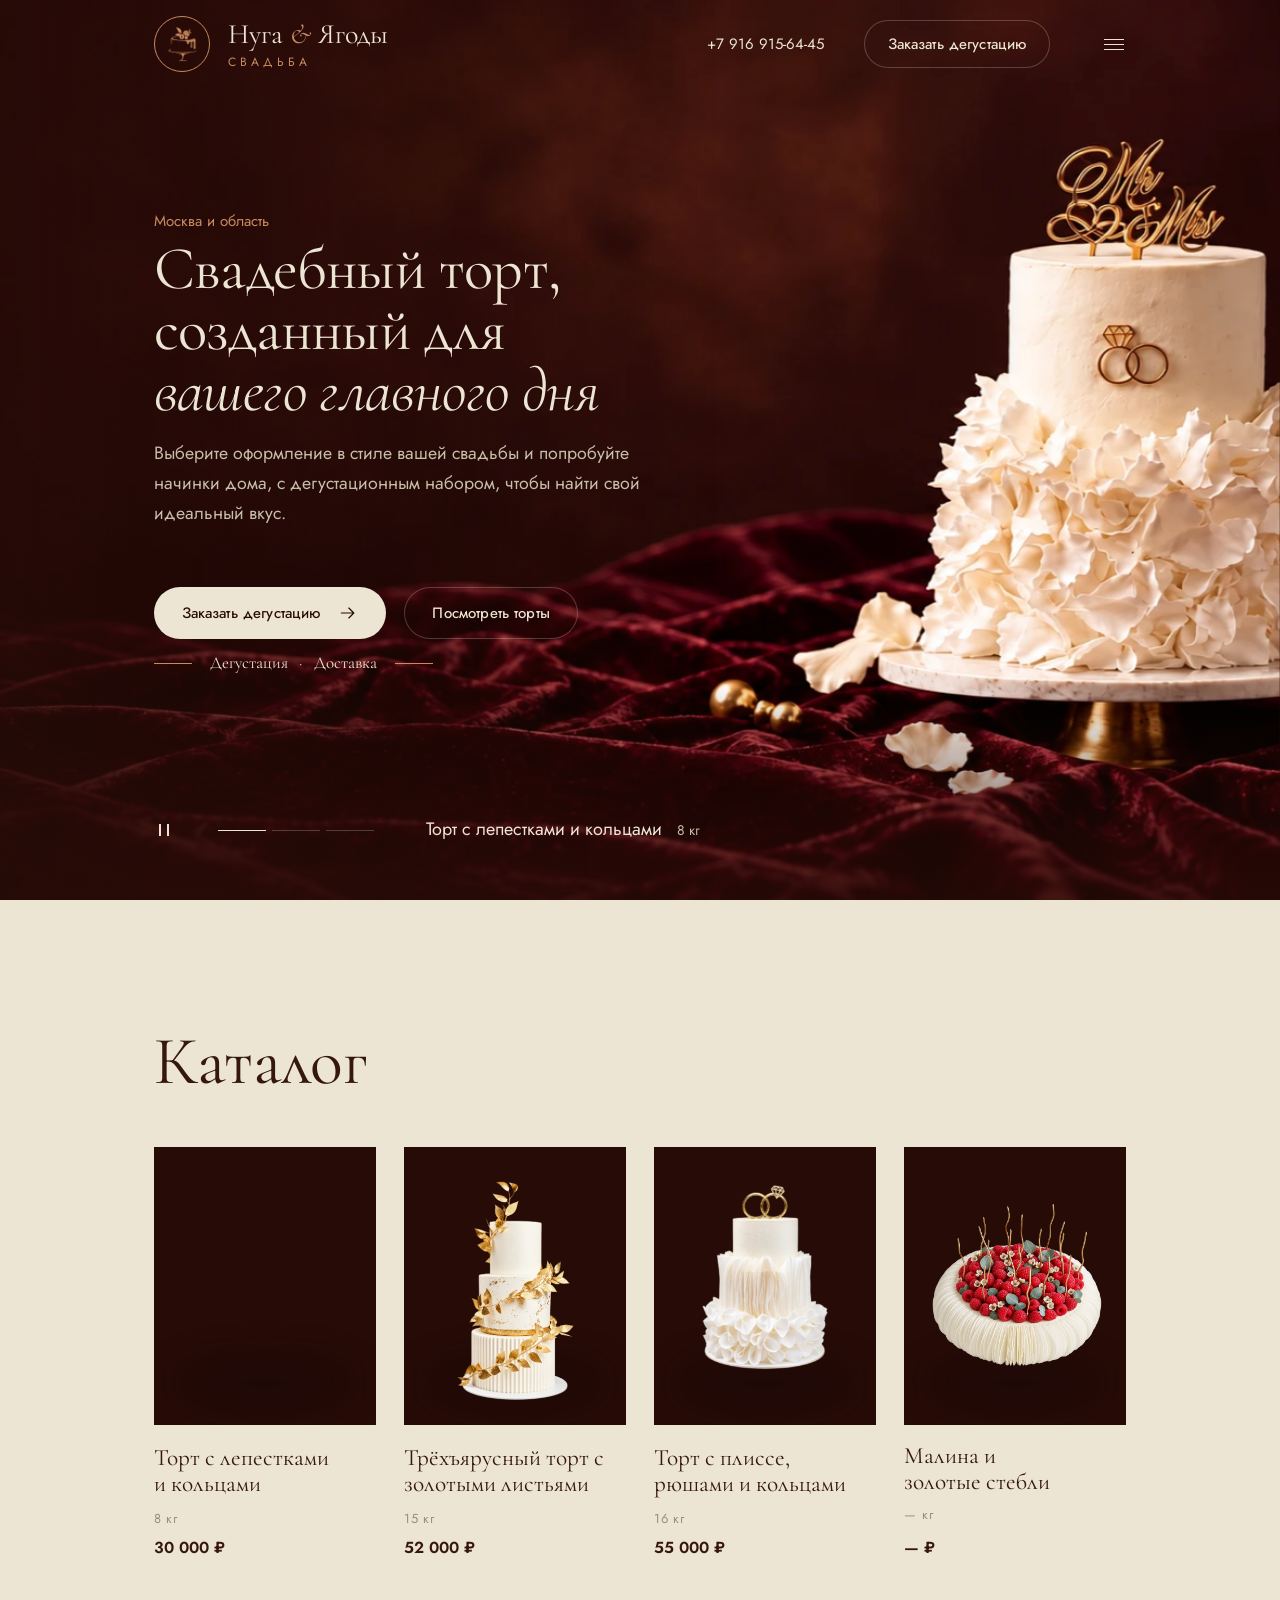
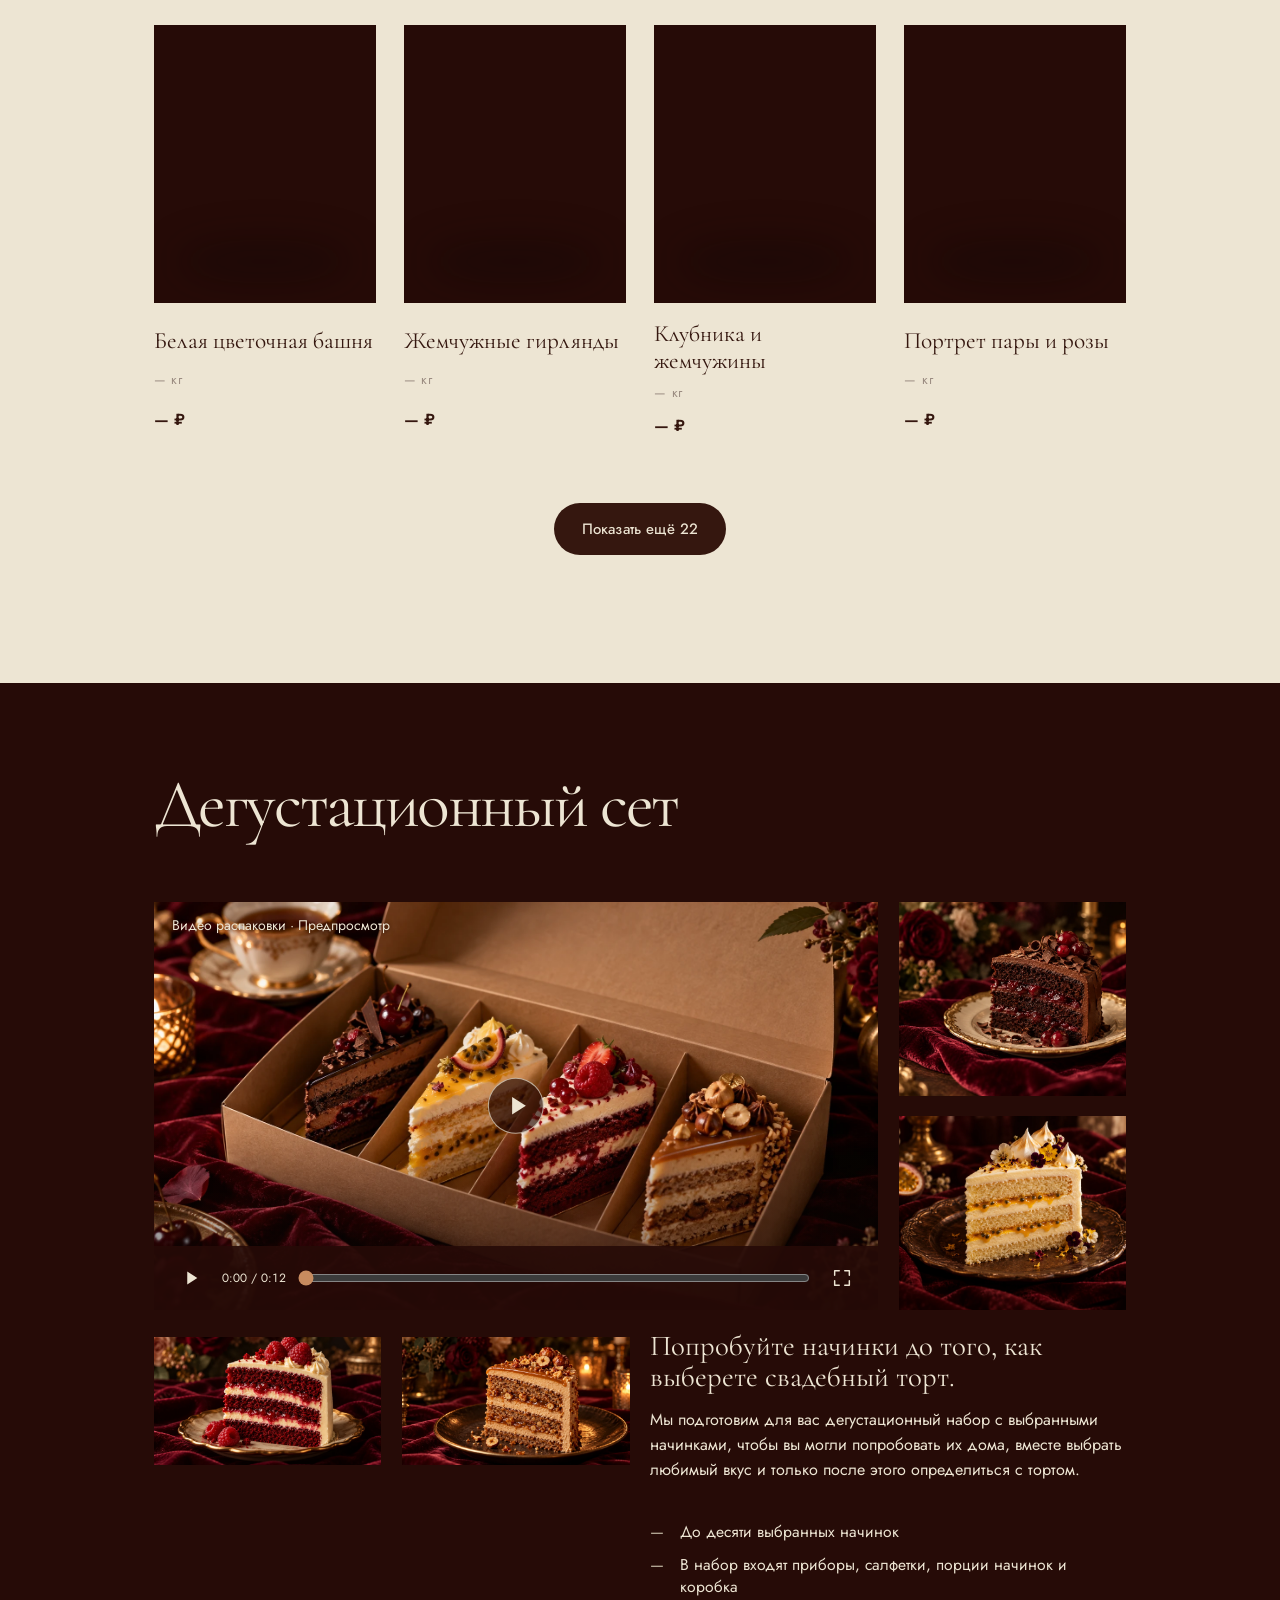
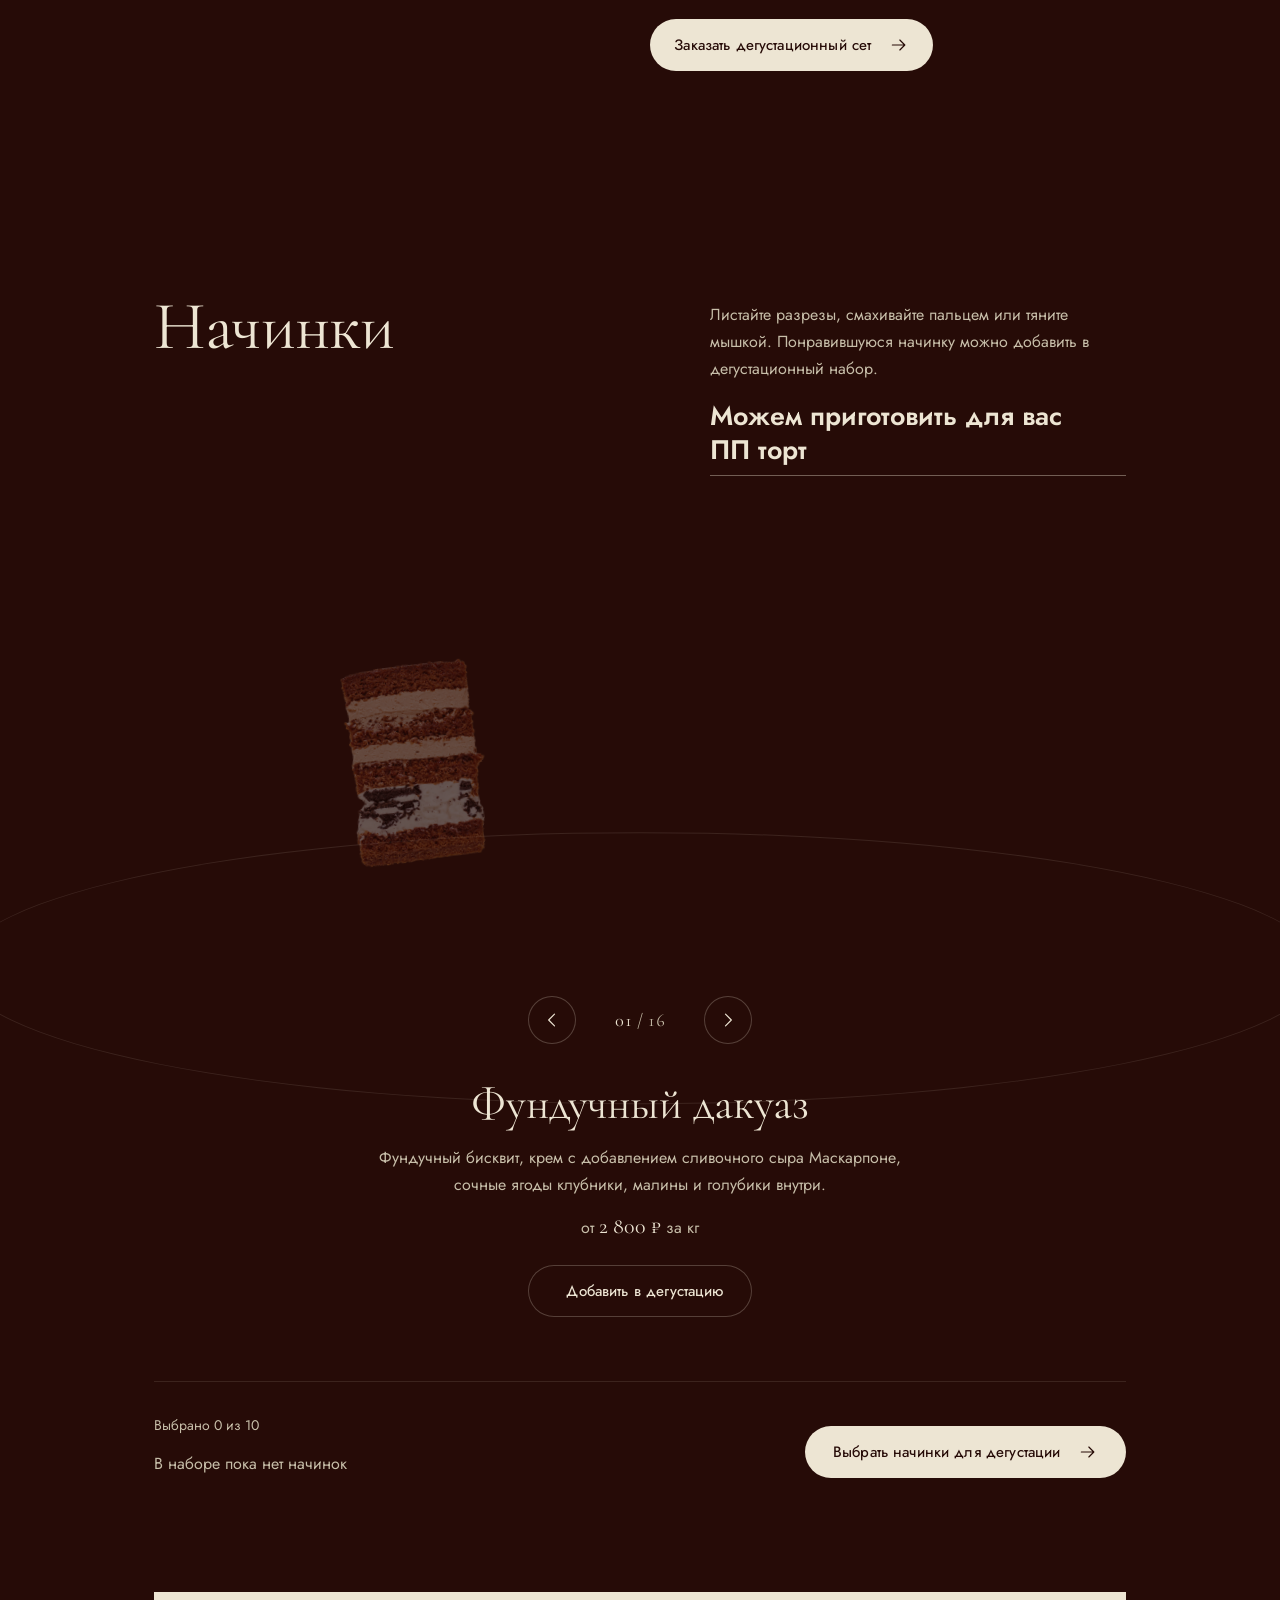
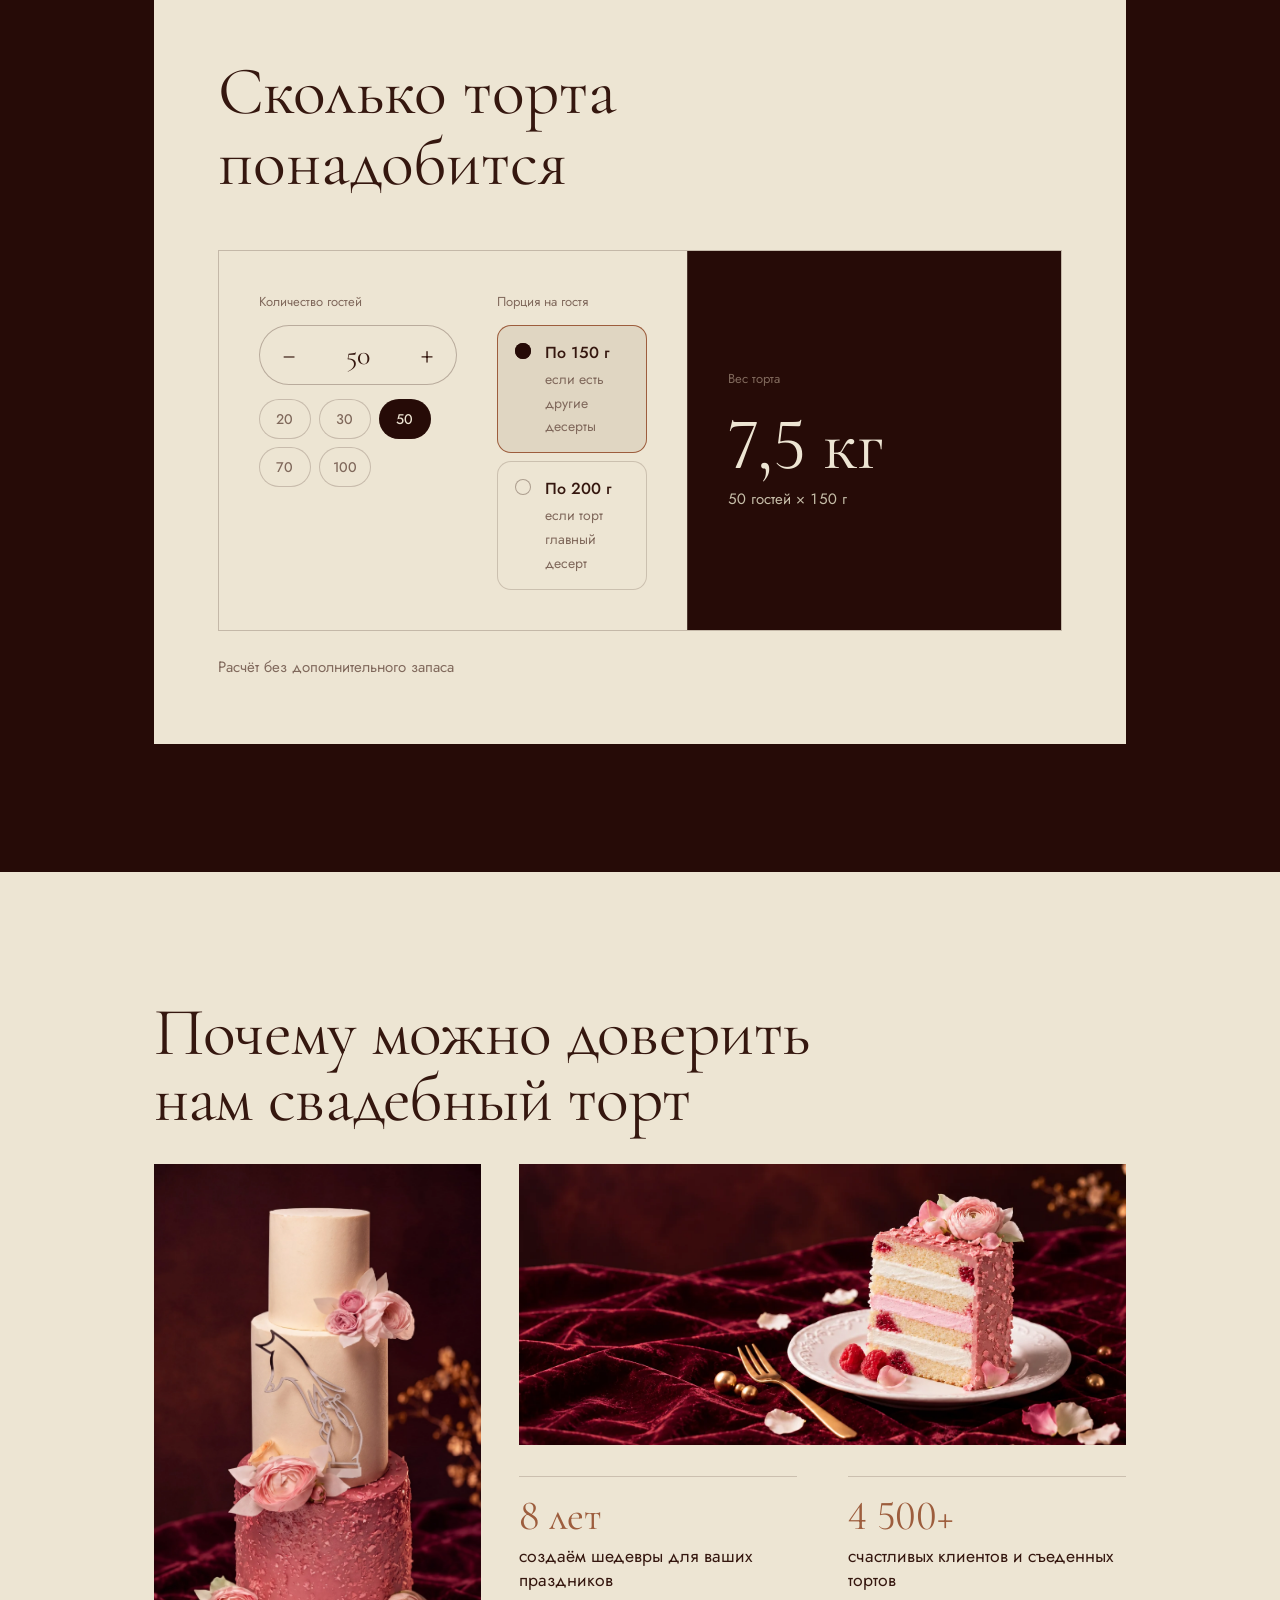
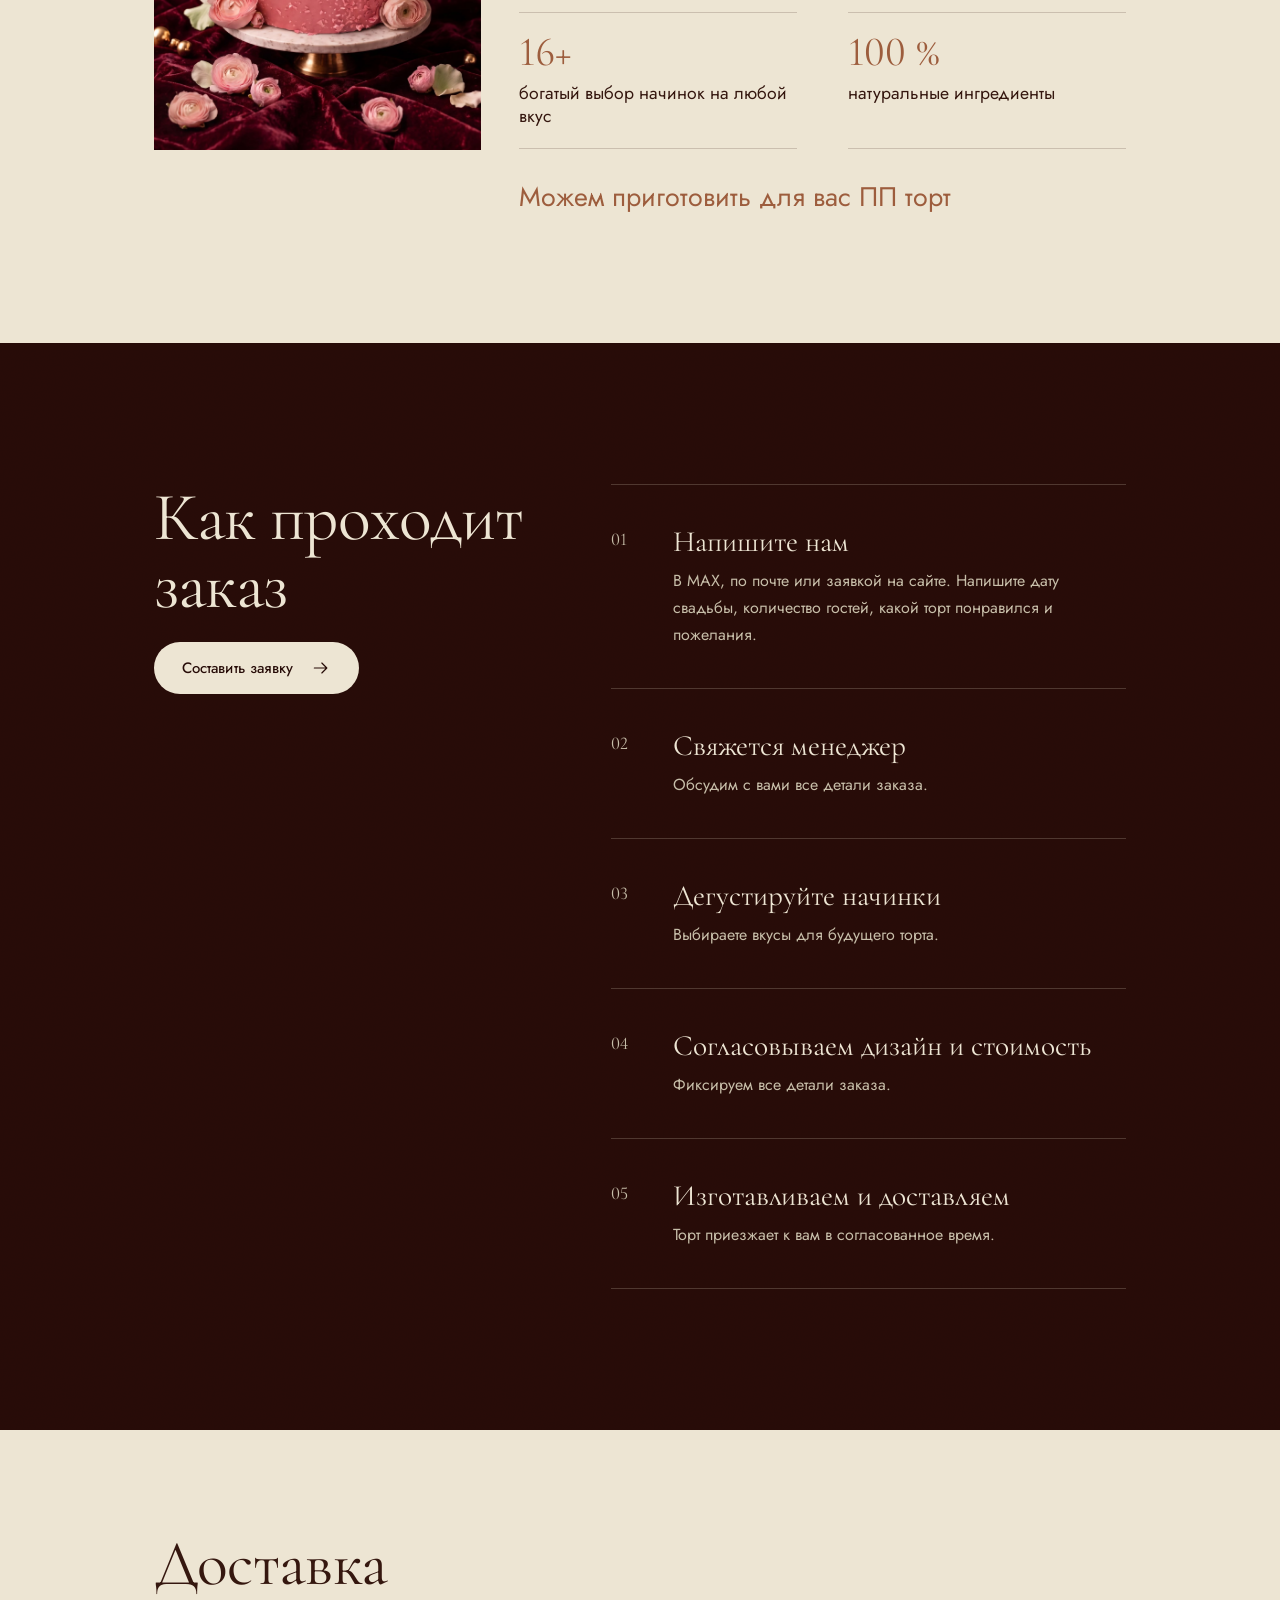
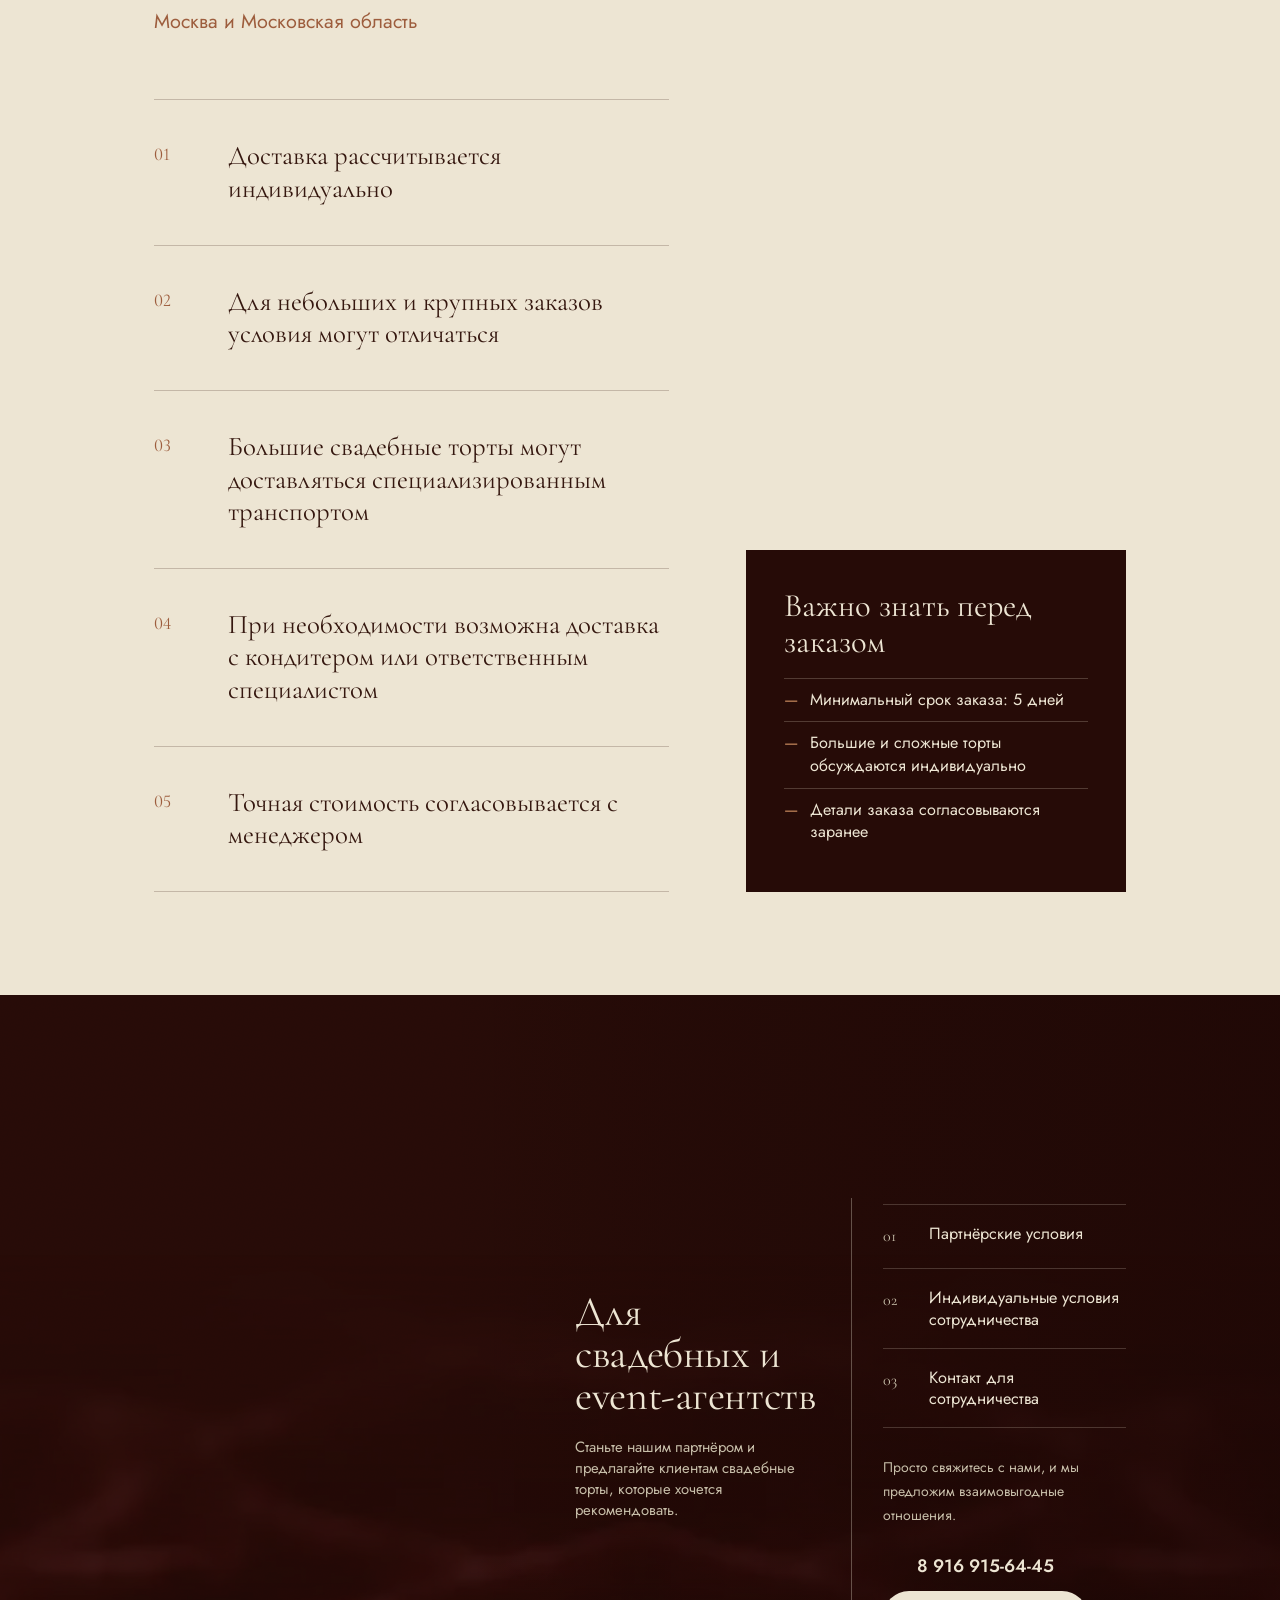
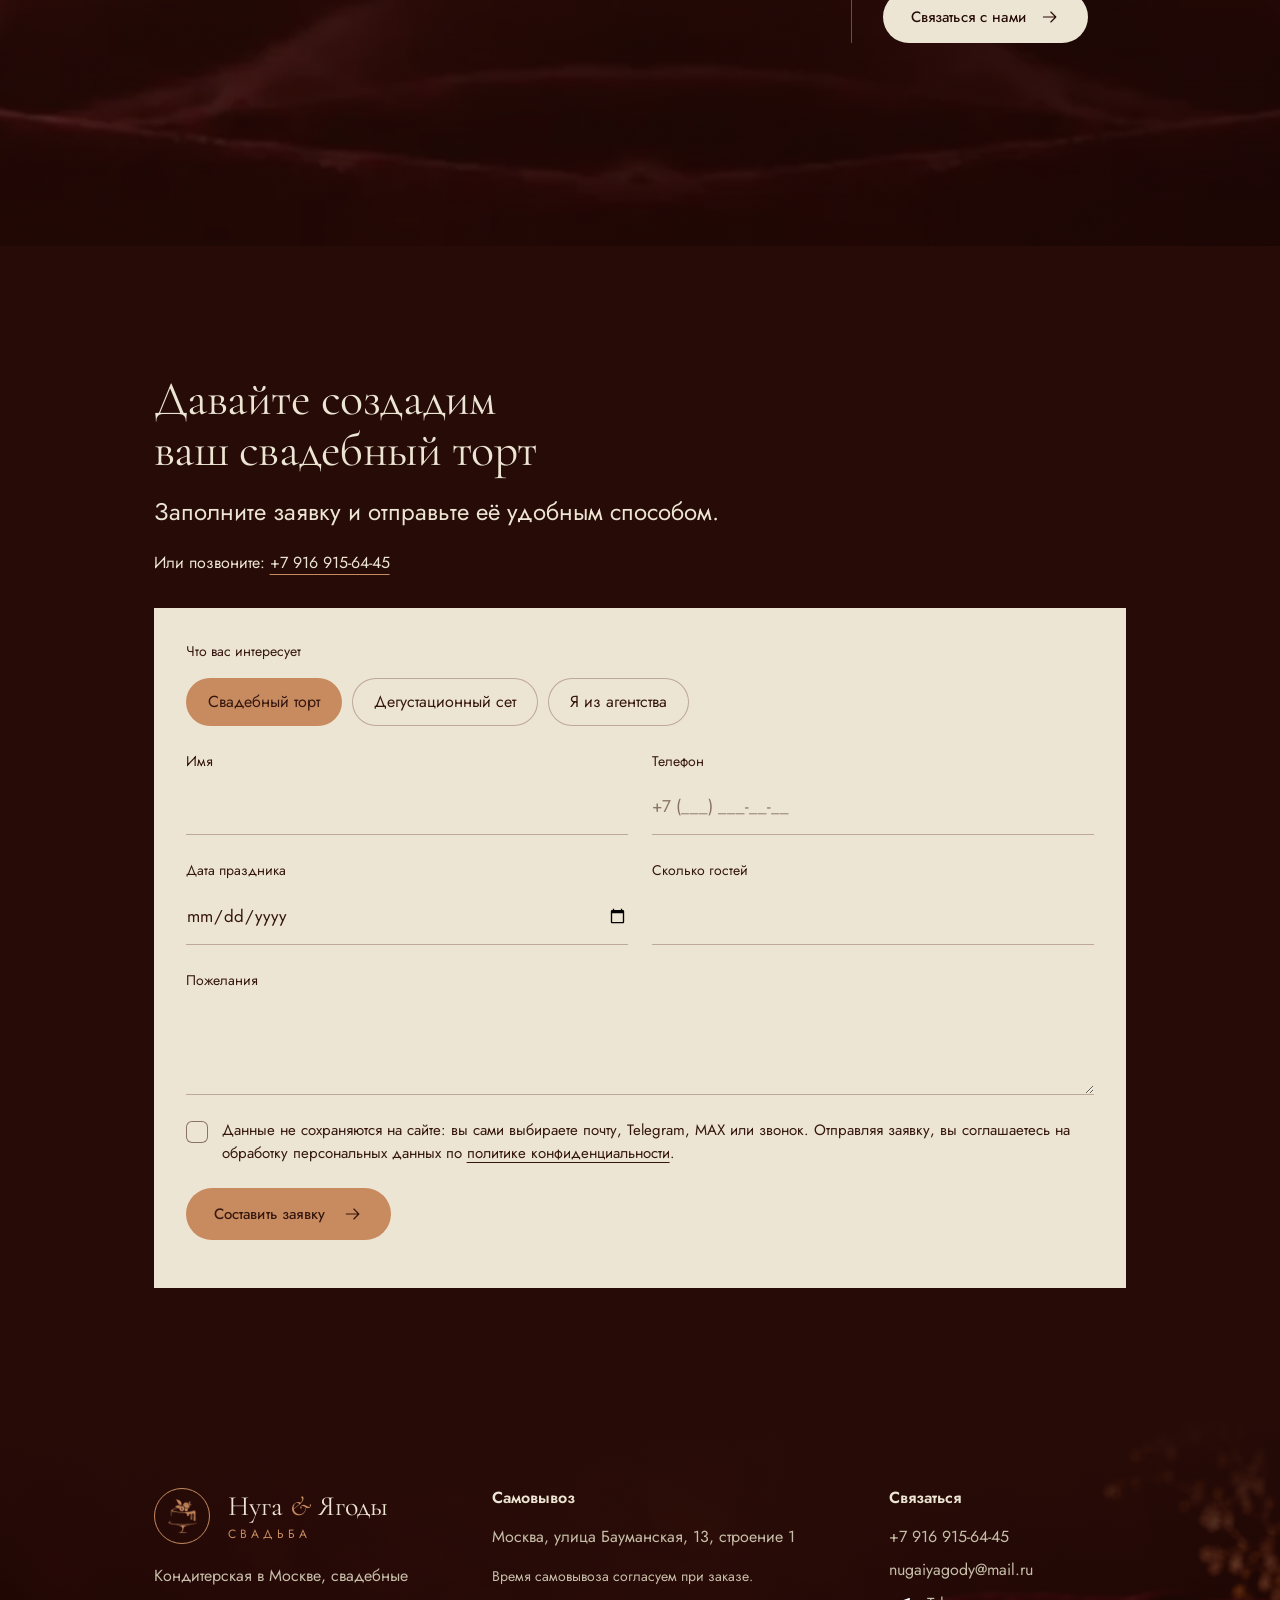
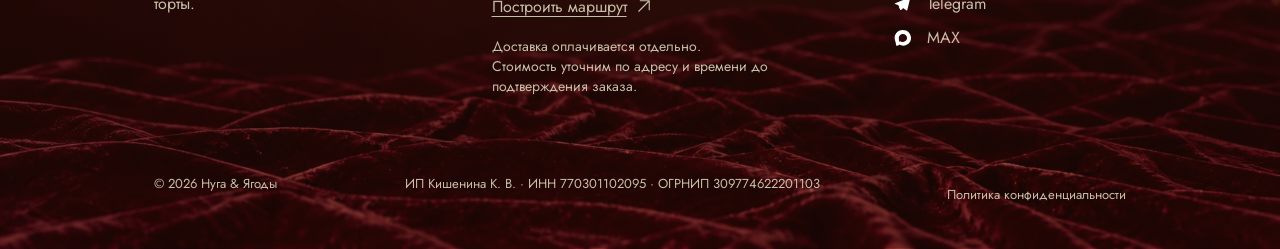
==== commit 95c950f4: "Restore agency cake image detail and use lossless 4K assets" ====
--- a/index.html
+++ b/index.html
@@ -26,7 +26,7 @@
   <link rel="preload" href="assets/fonts/oranienbaum-cyrillic-400-normal.woff2" as="font" type="font/woff2" crossorigin>
   <link rel="preload" href="assets/fonts/jost-cyrillic-wght-normal.woff2" as="font" type="font/woff2" crossorigin>
   <link rel="preload" as="image" href="assets/img/hero/hero-slide-rings-wide.webp" fetchpriority="high">
-  <link rel="stylesheet" href="css/style.css?v=20261004-26">
+  <link rel="stylesheet" href="css/style.css?v=20261004-27">
   <script>document.documentElement.classList.add('js');</script>
 
   <script type="application/ld+json">
@@ -585,7 +585,7 @@
 
     <!-- 9. Для свадебных и event-агентств -->
     <section class="block block--cocoa grain velvet editorial editorial--cocoa" id="partners" aria-labelledby="partners-title">
-      <figure class="partners__visual"><picture><source media="(max-width: 899px)" srcset="assets/img/partners/partners-rings-mobile.webp"><source media="(min-width: 900px)" srcset="assets/img/partners/partners-rings-desktop.webp"><img src="assets/img/partners/partners-rings-desktop.webp" width="1672" height="941" alt="Белый свадебный торт с золотыми кольцами и сердцами на бордовом бархате" loading="lazy" decoding="async"></picture></figure>
+      <figure class="partners__visual"><picture><source media="(max-width: 899px)" srcset="assets/img/partners/partners-rings-mobile-v2.webp"><source media="(min-width: 900px)" srcset="assets/img/partners/partners-rings-desktop-v2.webp"><img src="assets/img/partners/partners-rings-desktop-v2.webp" width="3840" height="2161" alt="Белый свадебный торт с золотыми кольцами и сердцами на бордовом бархате" loading="lazy" decoding="async"></picture></figure>
       <div class="container partners">
         <div class="partners__head">
           <h2 class="block__title" id="partners-title">Для свадебных и event-агентств</h2>
--- a/css/style.css
+++ b/css/style.css
@@ -1892,7 +1892,7 @@
   #partners .partners__visual img { object-fit: contain; object-position: center top; }
   #partners .partners { min-height: 0; grid-template-columns: 1fr; justify-items: start; gap: 0; text-align: left; }
   #partners .partners__head { position: relative; z-index: 1; isolation: isolate; justify-self: start; width: 100%; min-height: 0; margin-right: auto; padding: 26px 0 42px; justify-items: start; text-align: left; }
-  #partners .partners__head::before { content: ""; position: absolute; z-index: -1; inset: 0 calc(-1 * var(--gutter)); background: url('../assets/img/partners/partners-rings-mobile.webp') 40% center / cover no-repeat; }
+  #partners .partners__head::before { content: ""; position: absolute; z-index: -1; inset: 0 calc(-1 * var(--gutter)); background: url('../assets/img/partners/partners-rings-mobile-v2.webp') 40% center / cover no-repeat; }
   #partners .partners__head .block__title,
   #partners .partners__head .block__sub { width: min(54%, 22rem); margin-left: 0; }
   #partners .partners__body { position: relative; z-index: 1; width: 100%; padding-top: 0; justify-items: start; text-align: left; }
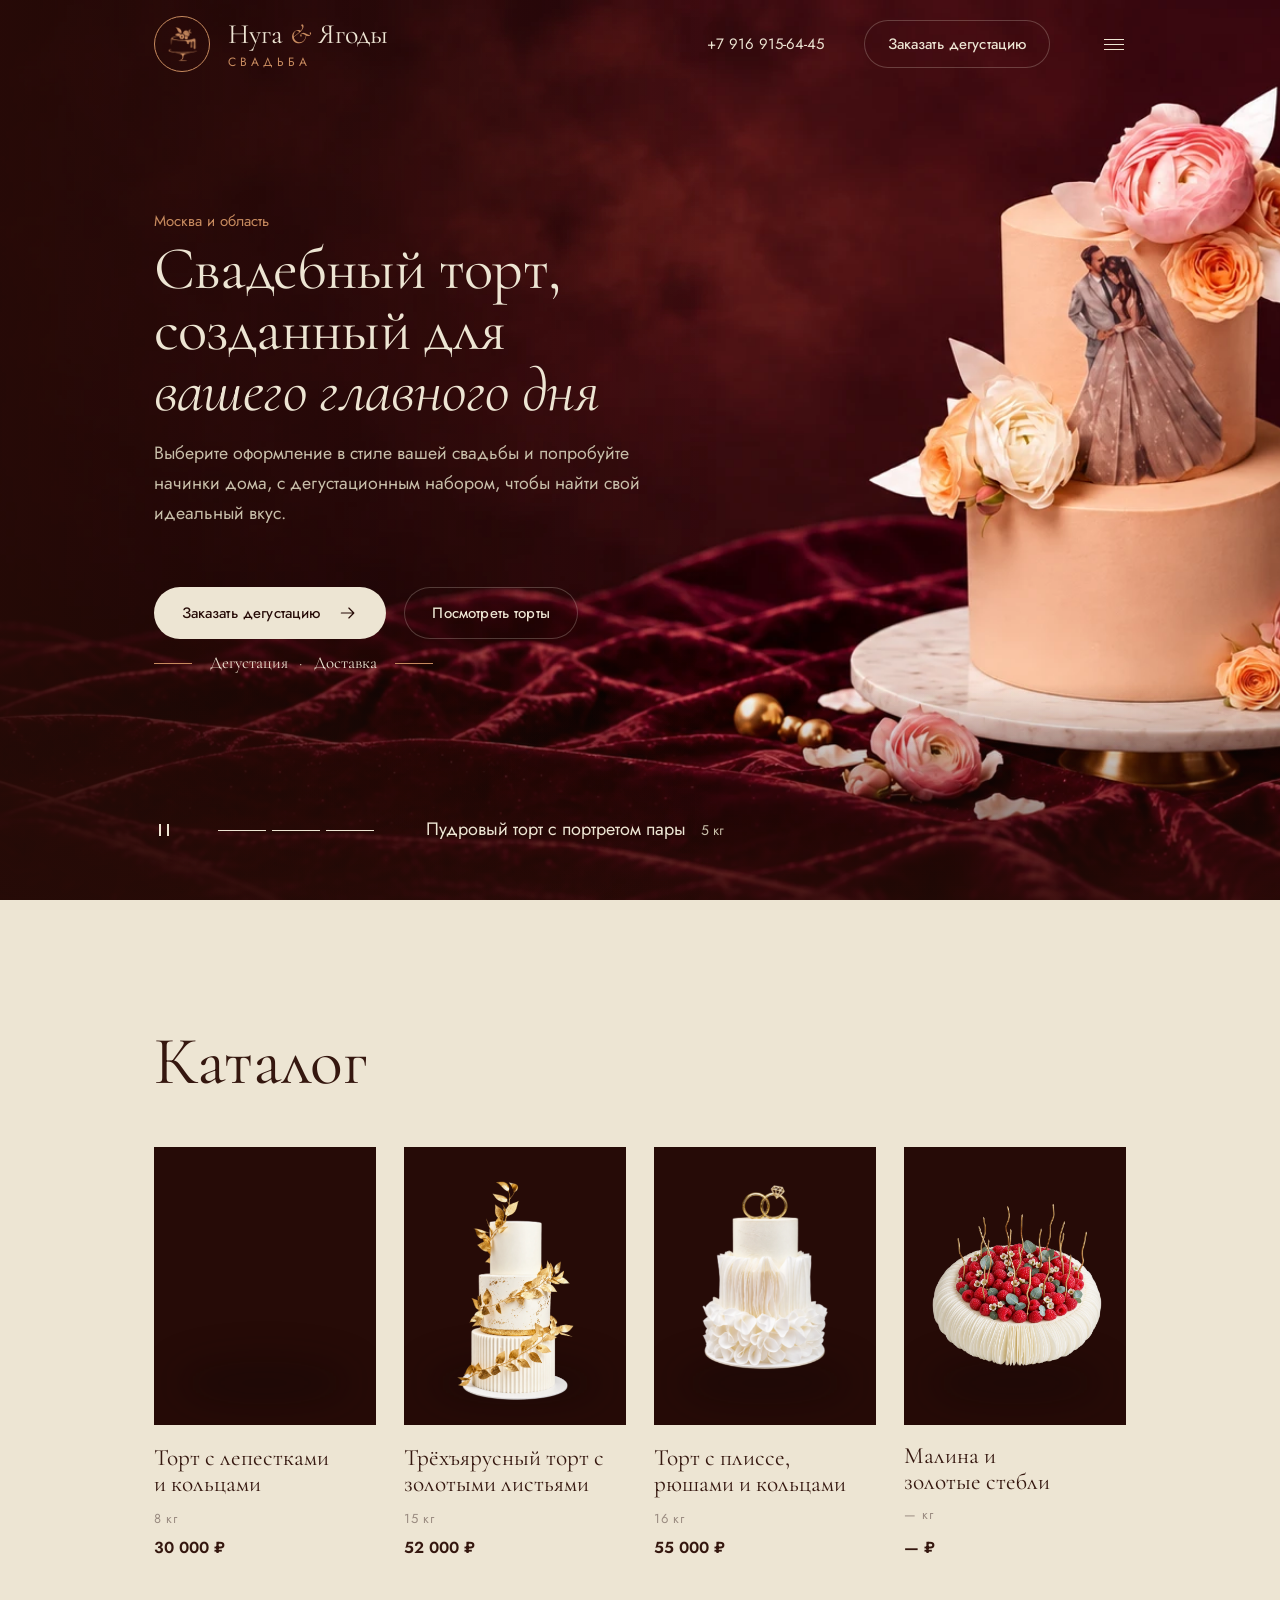
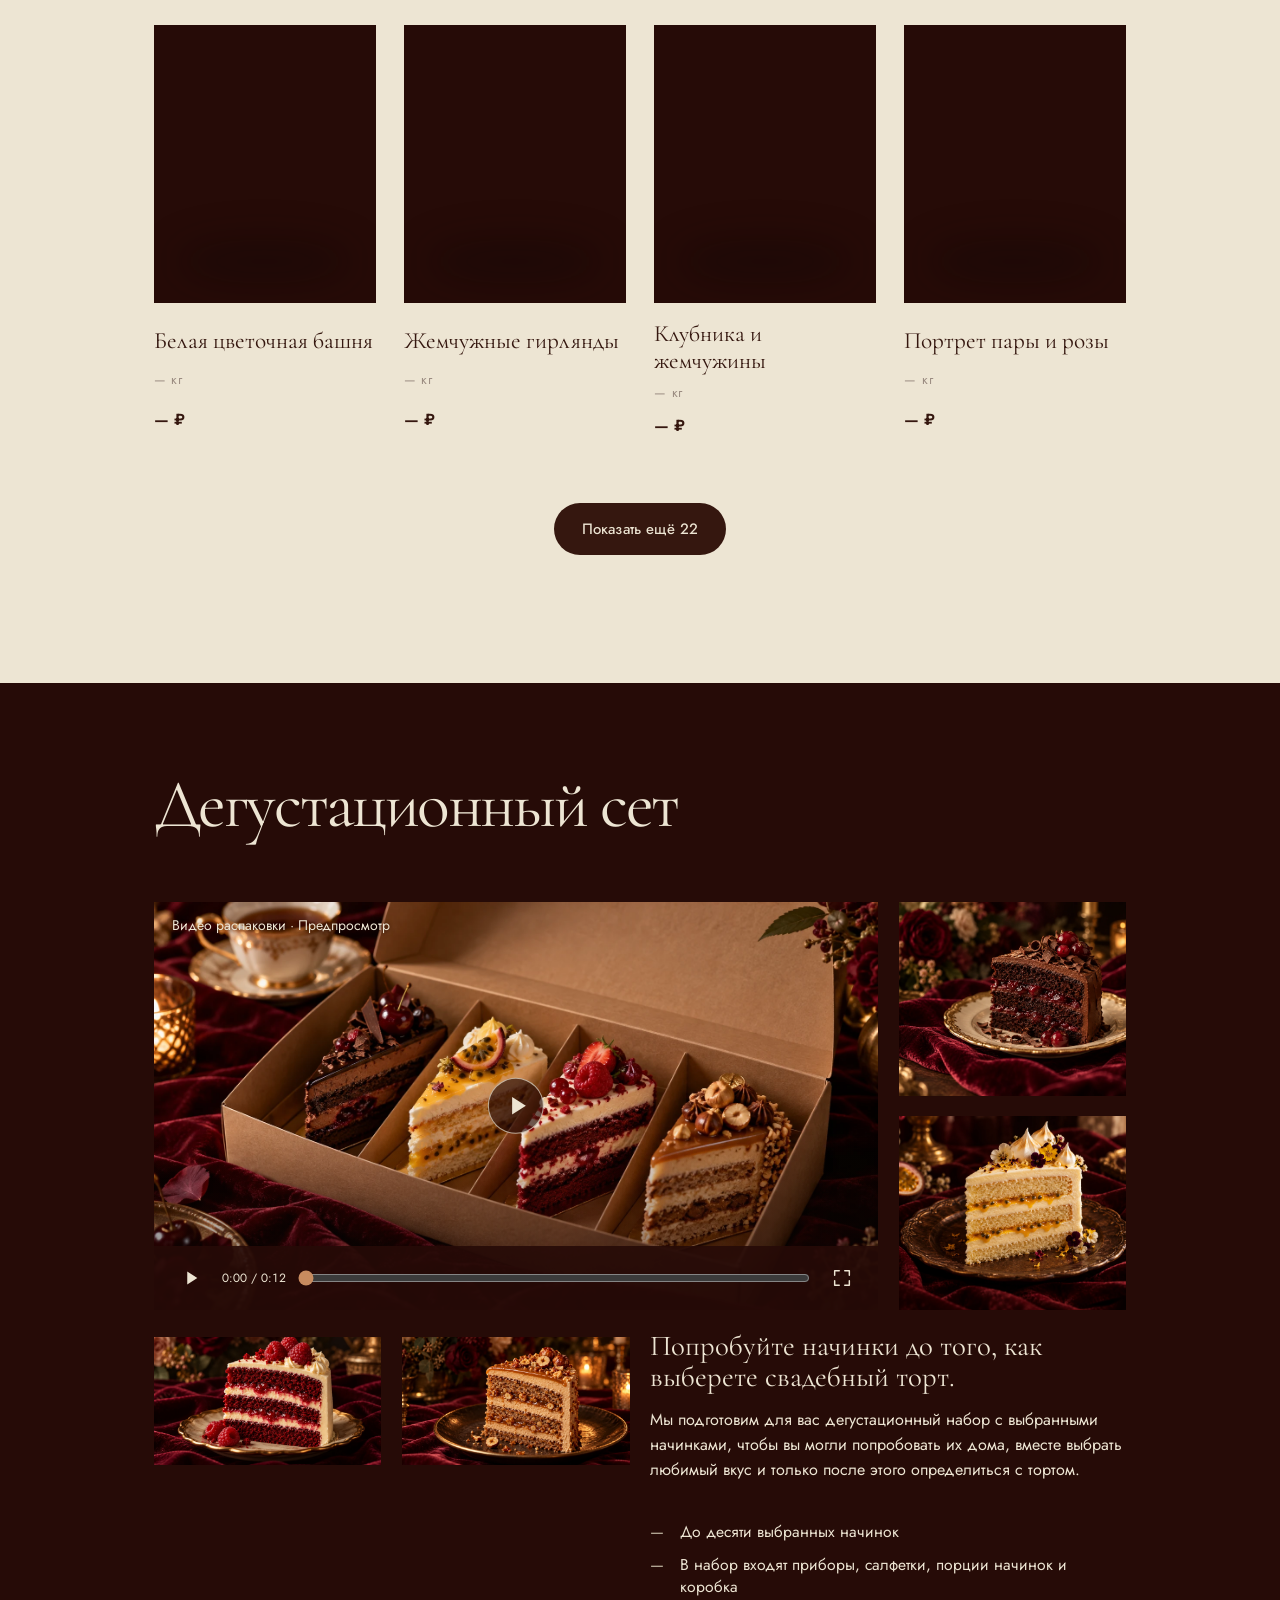
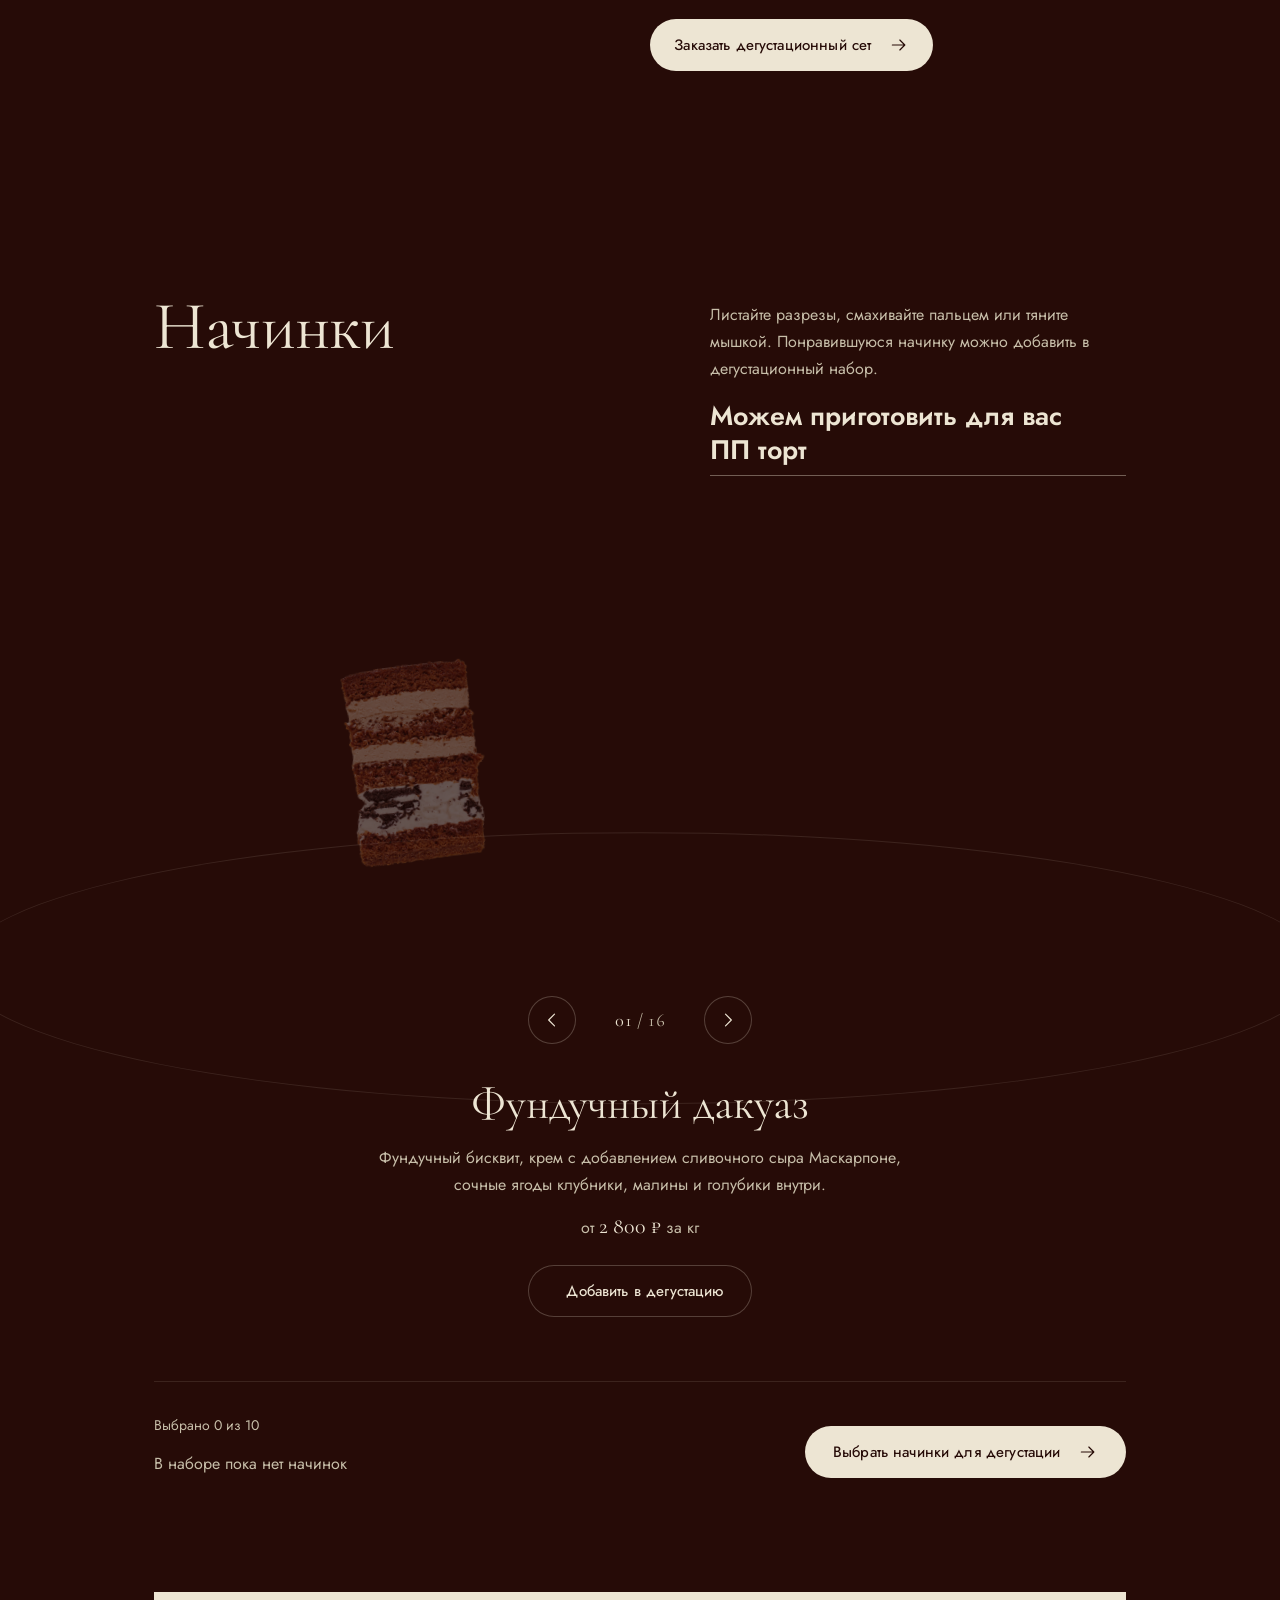
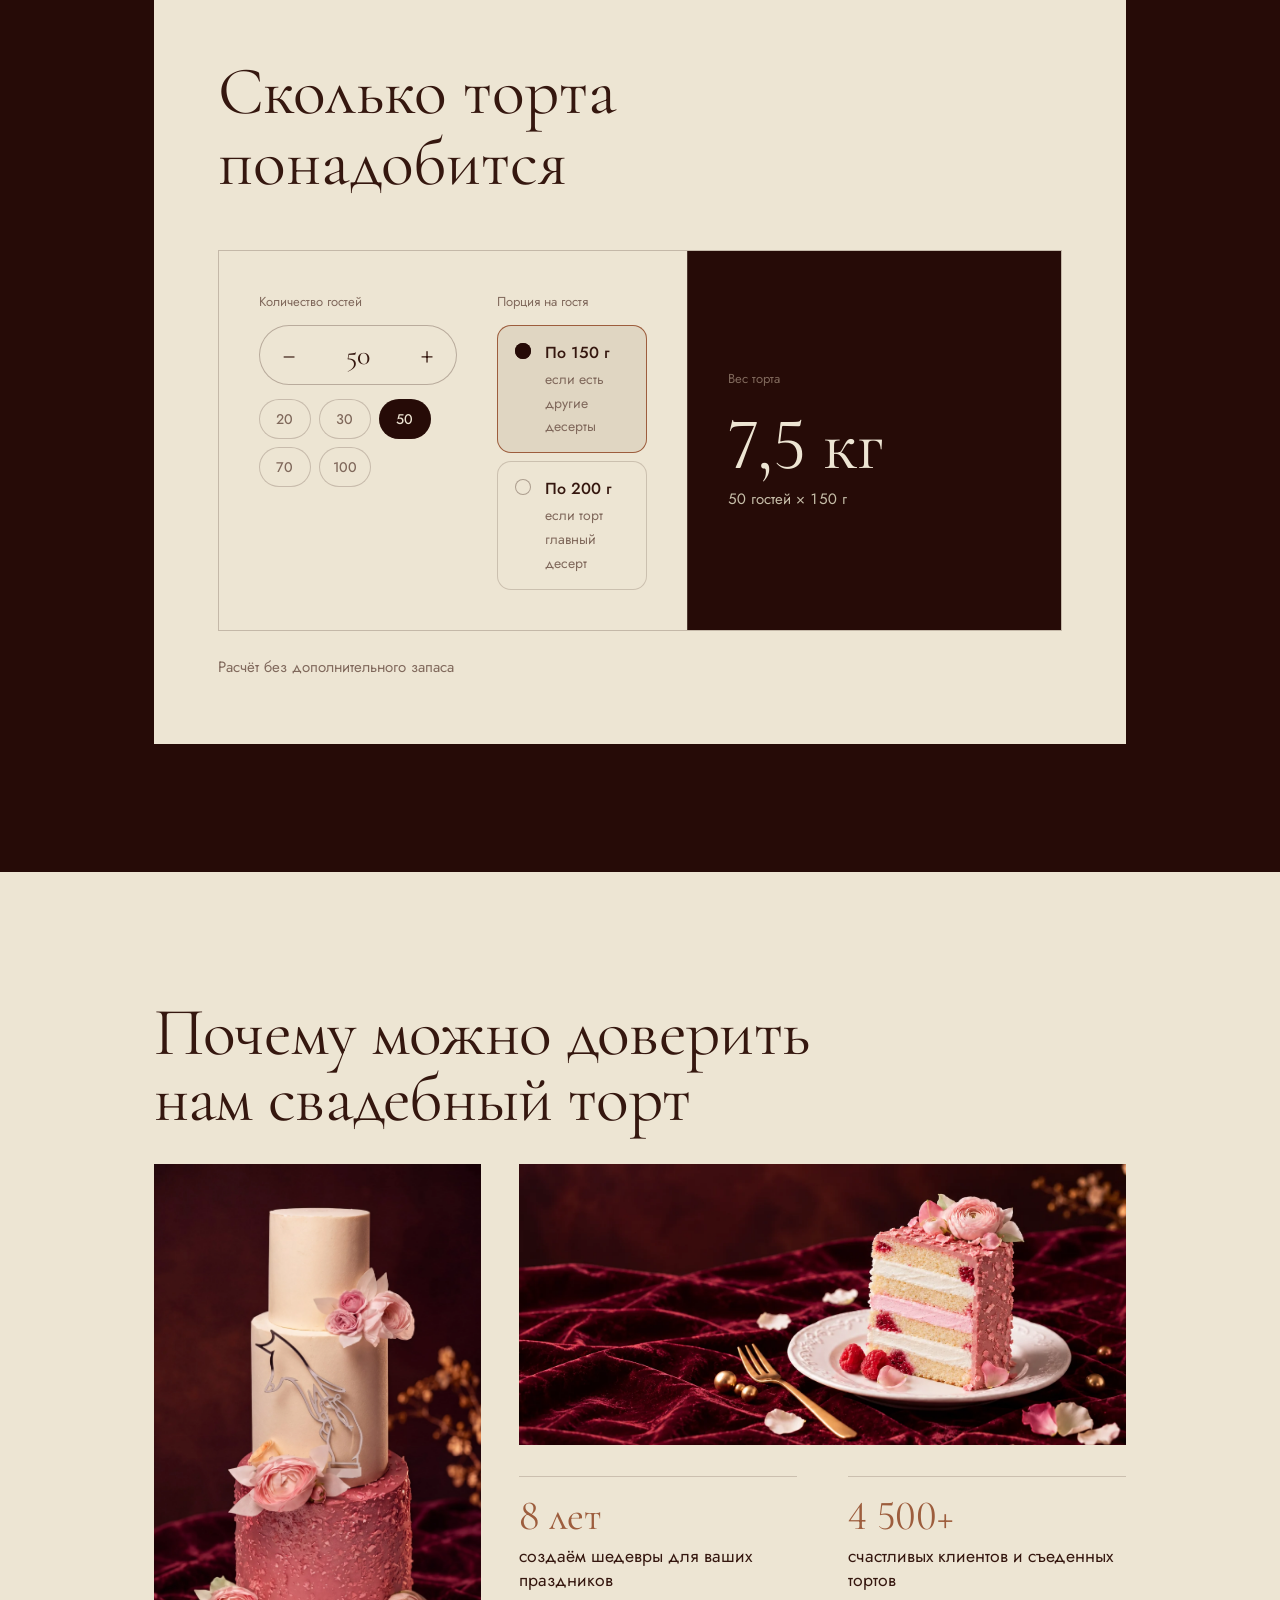
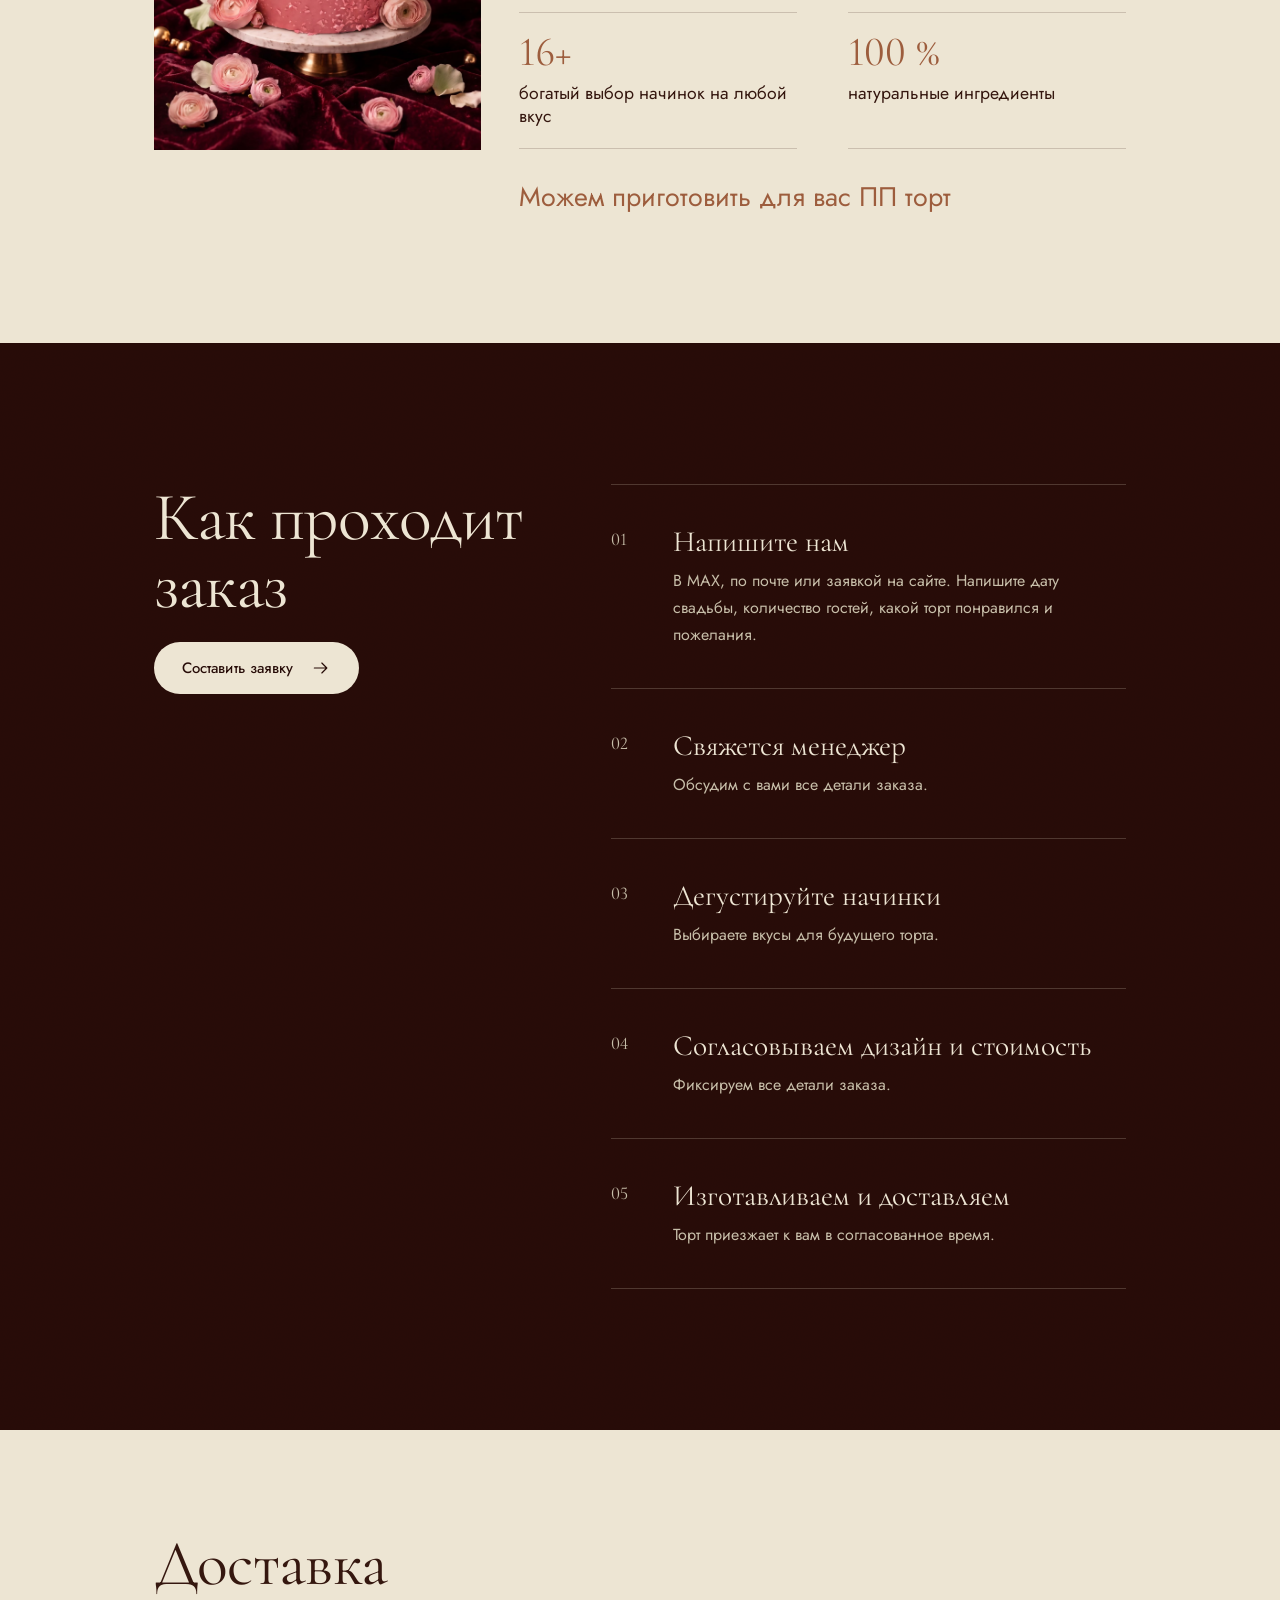
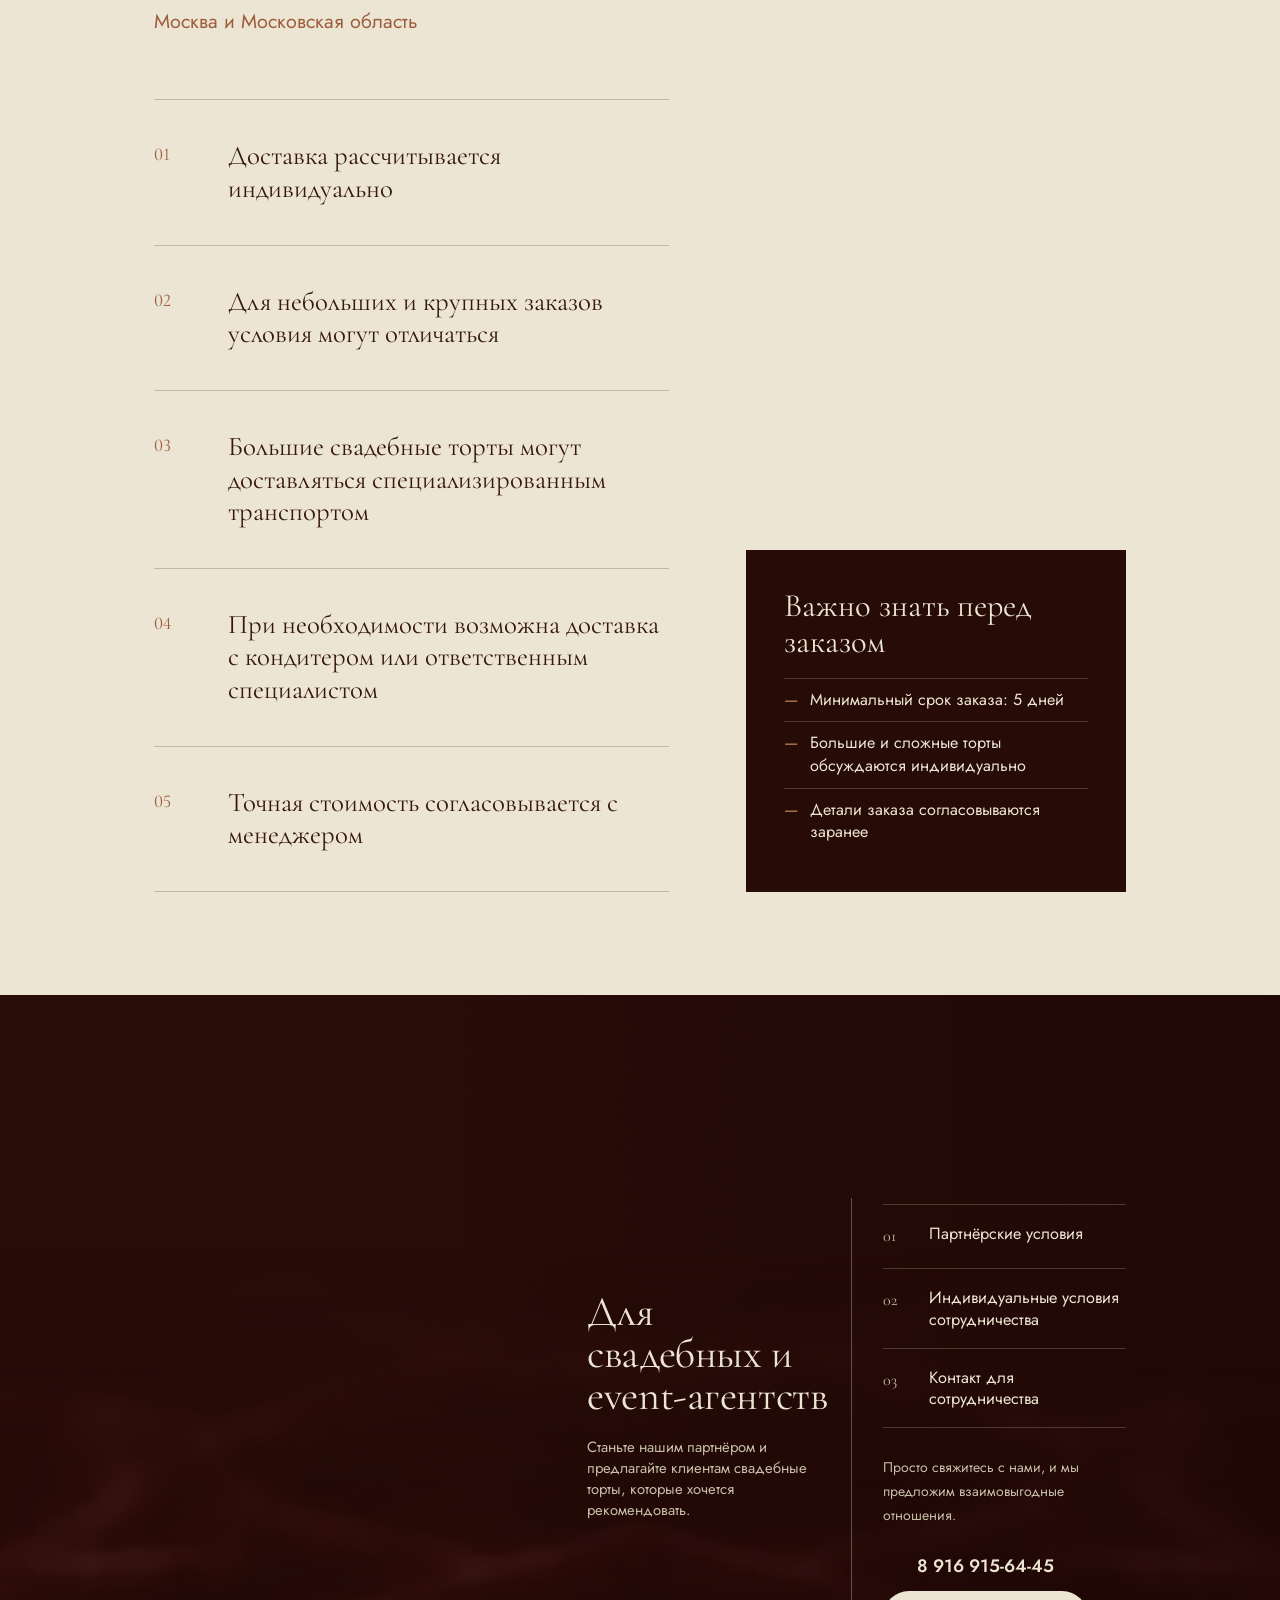
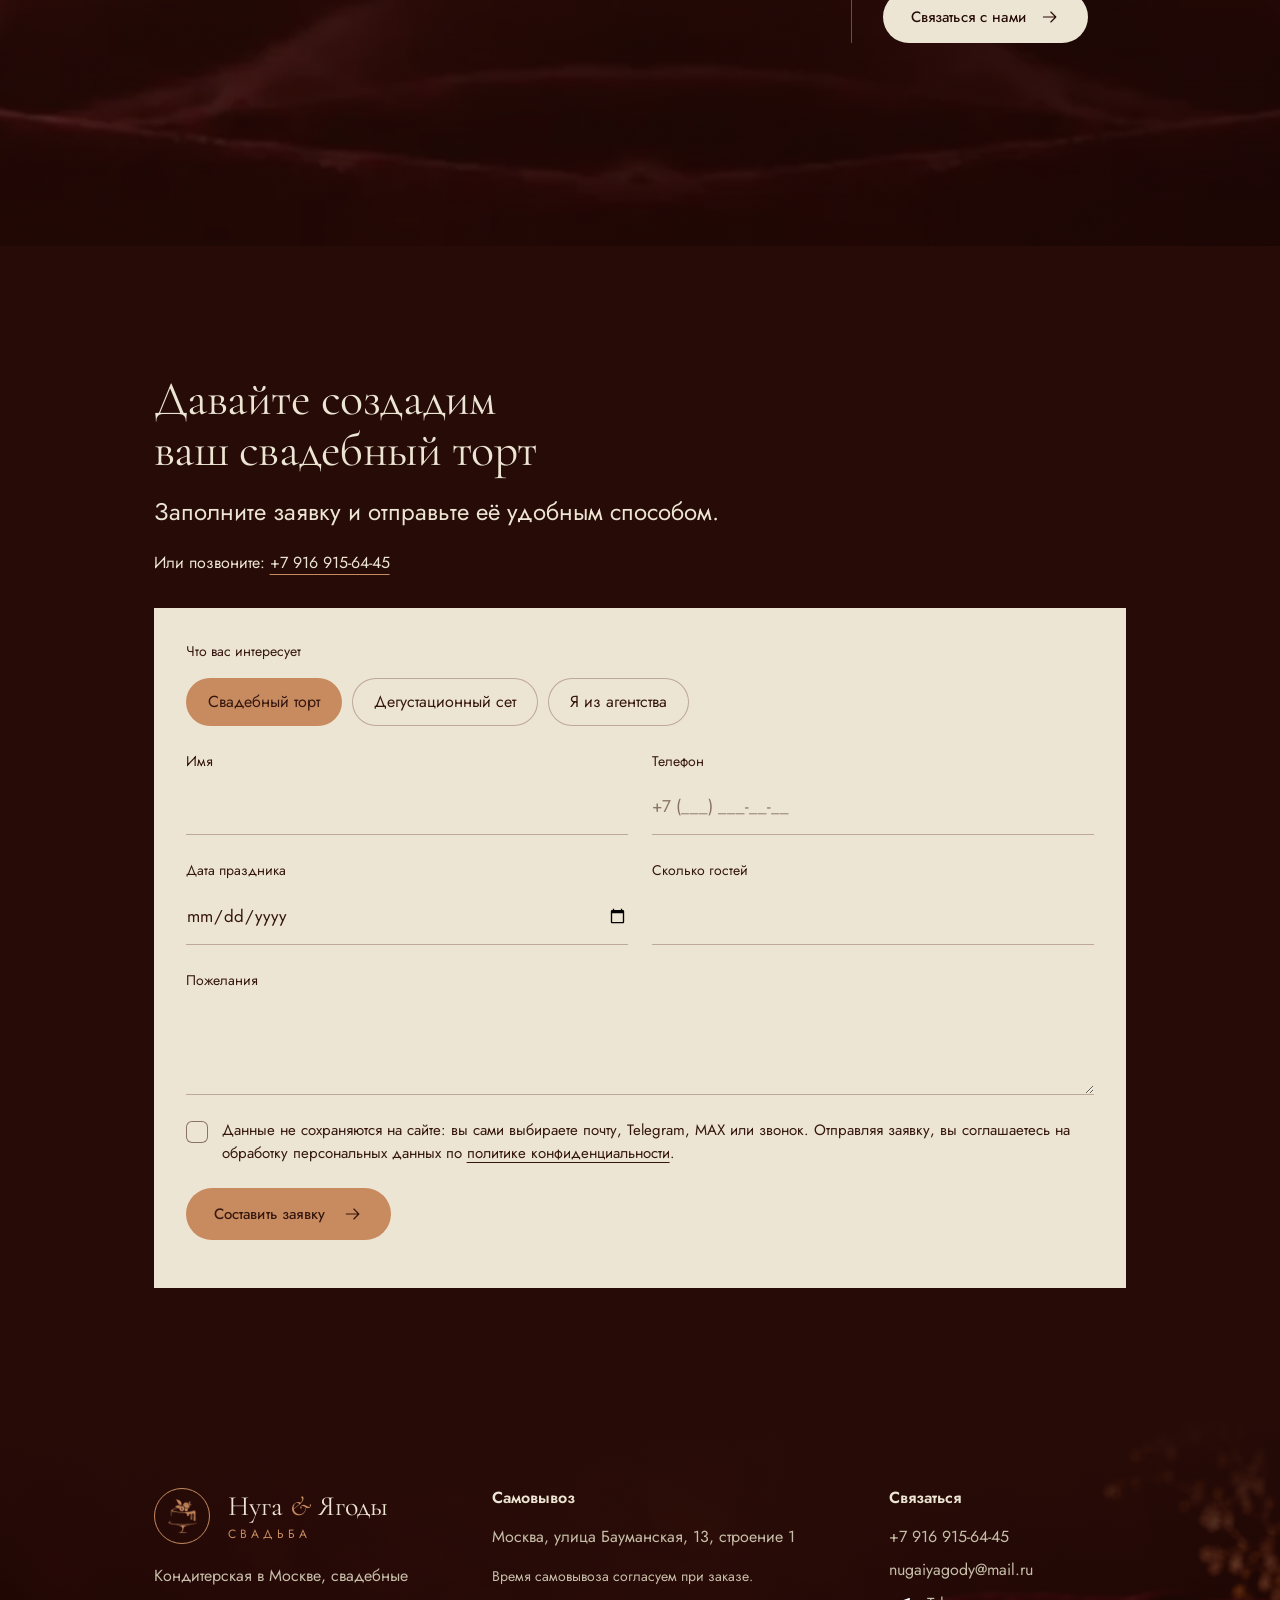
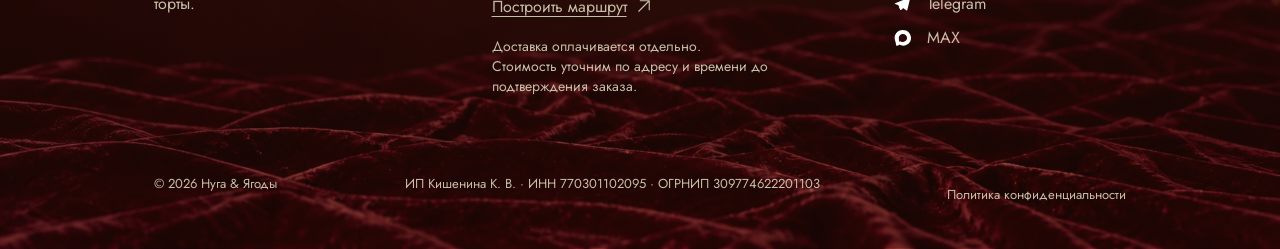
==== commit 2a4a3fa3: "Move agency intro text slightly to the right" ====
--- a/index.html
+++ b/index.html
@@ -26,7 +26,7 @@
   <link rel="preload" href="assets/fonts/oranienbaum-cyrillic-400-normal.woff2" as="font" type="font/woff2" crossorigin>
   <link rel="preload" href="assets/fonts/jost-cyrillic-wght-normal.woff2" as="font" type="font/woff2" crossorigin>
   <link rel="preload" as="image" href="assets/img/hero/hero-slide-rings-wide.webp" fetchpriority="high">
-  <link rel="stylesheet" href="css/style.css?v=20261004-27">
+  <link rel="stylesheet" href="css/style.css?v=20261004-28">
   <script>document.documentElement.classList.add('js');</script>
 
   <script type="application/ld+json">
--- a/css/style.css
+++ b/css/style.css
@@ -1958,7 +1958,7 @@
   #partners .partners__visual { overflow: hidden; }
 }
 @media (min-width: 1200px) {
-  #partners .partners__head { margin-left: 0; padding-left: 0; min-width: 0; align-self: center; transform: translateY(-15px); }
+  #partners .partners__head { margin-left: 0; padding-left: 12px; min-width: 0; align-self: center; transform: translateY(-15px); }
   #partners .partners__head .block__title { max-width: 100%; font-size: clamp(2.625rem, 3.3vw, 4.25rem); line-height: 1; }
   #partners .partners__head .block__sub { max-width: 100%; }
 }
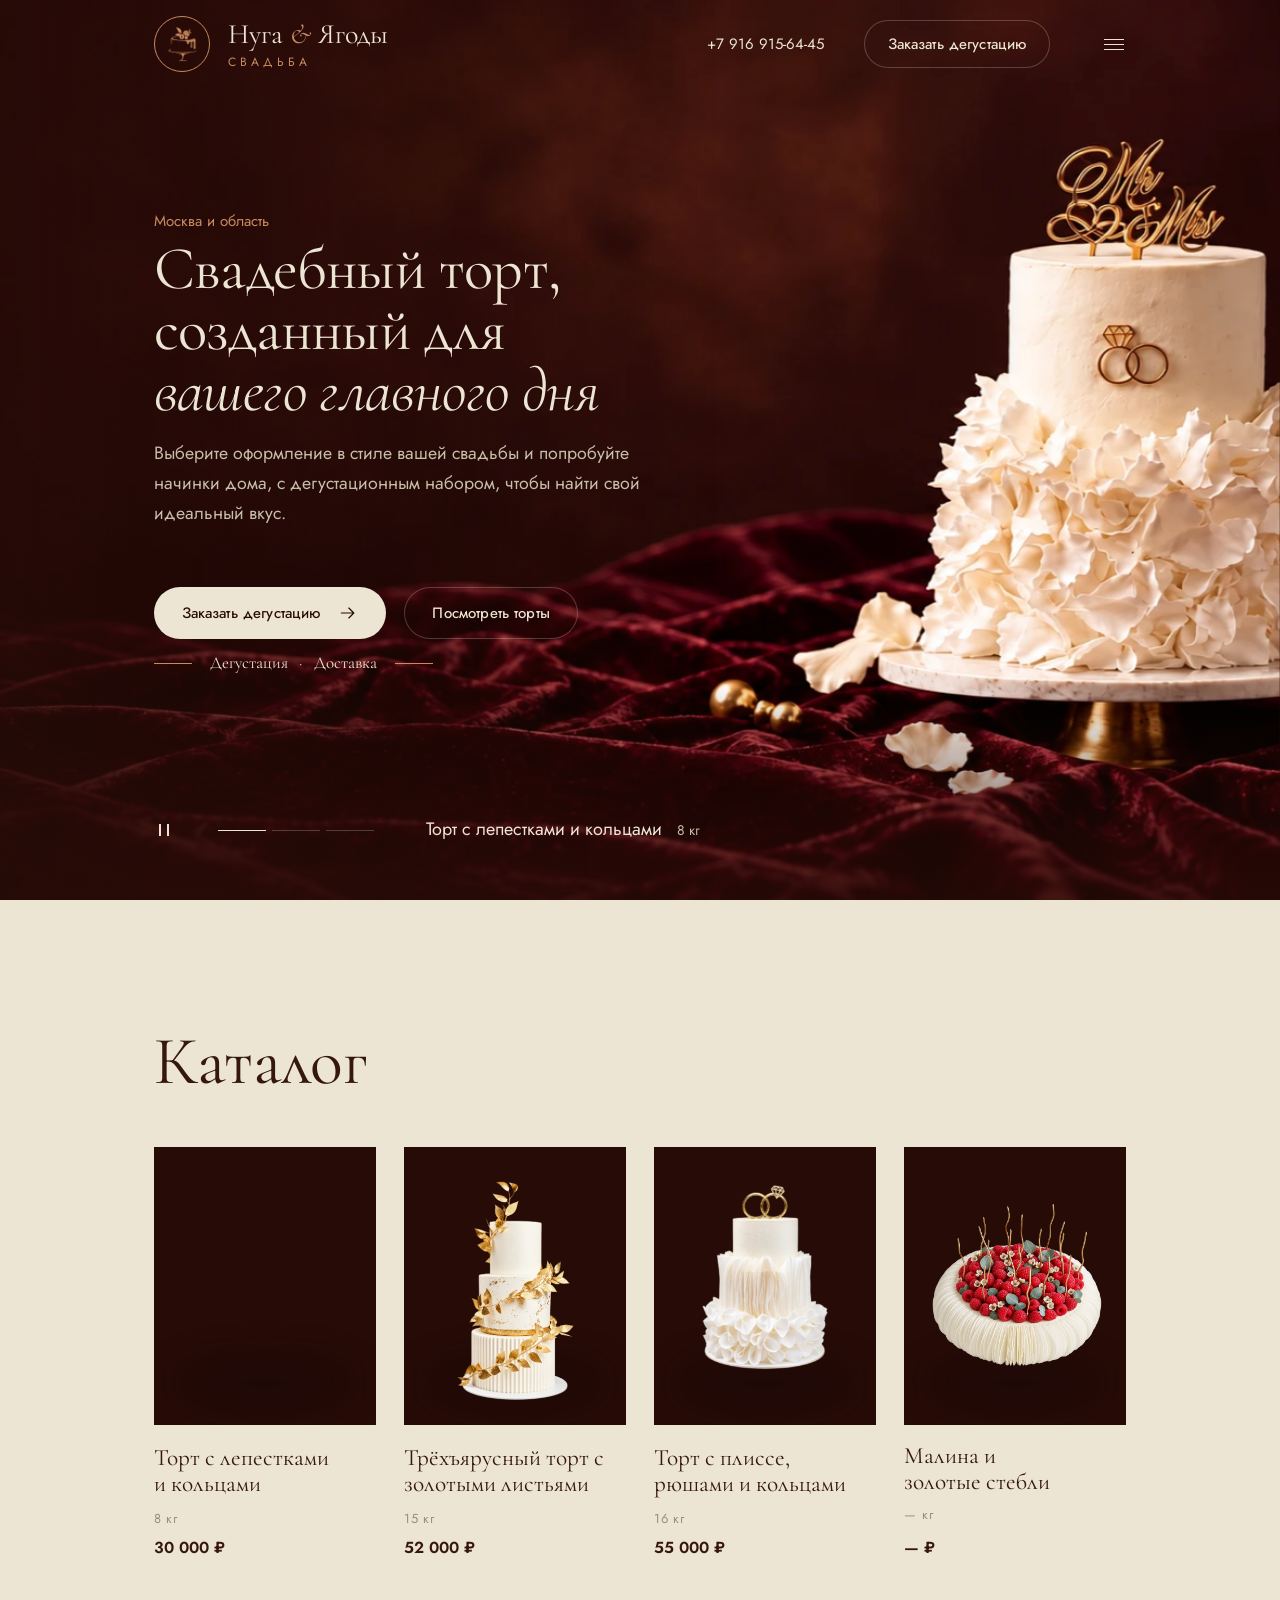
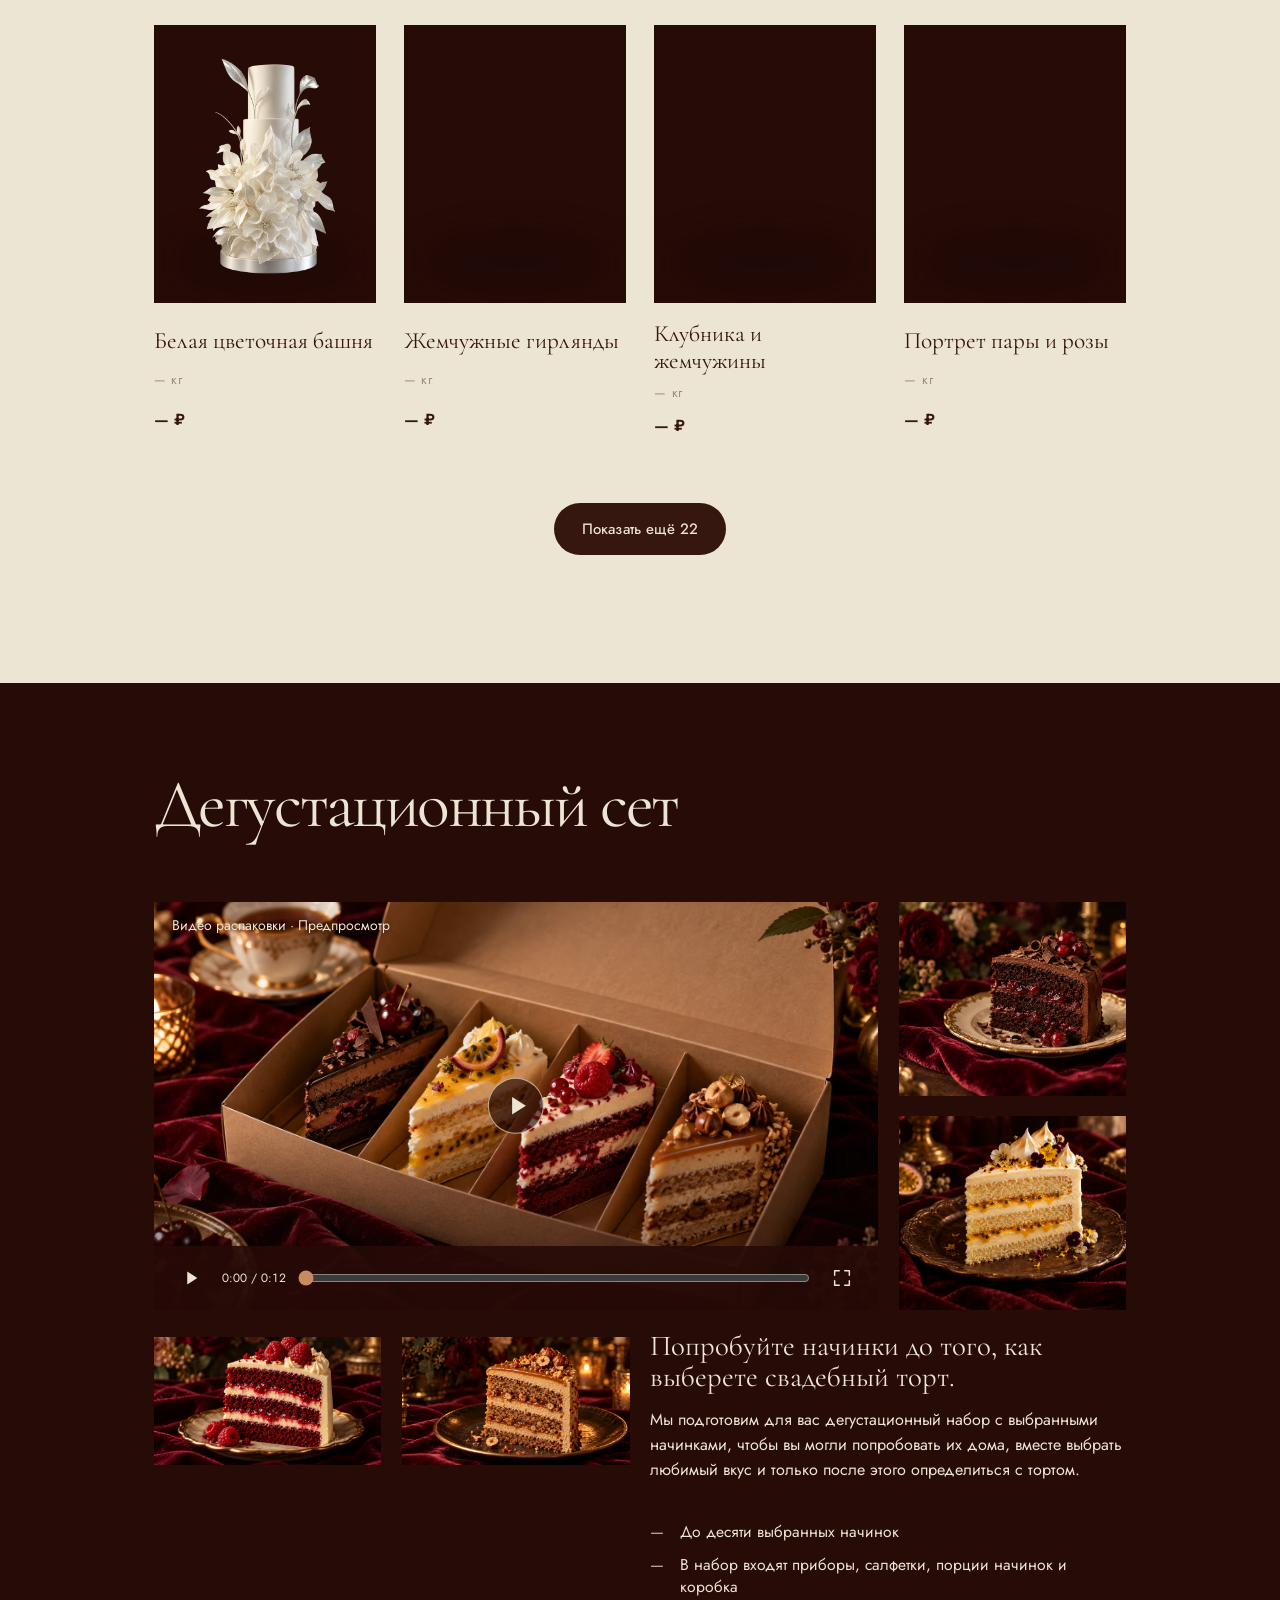
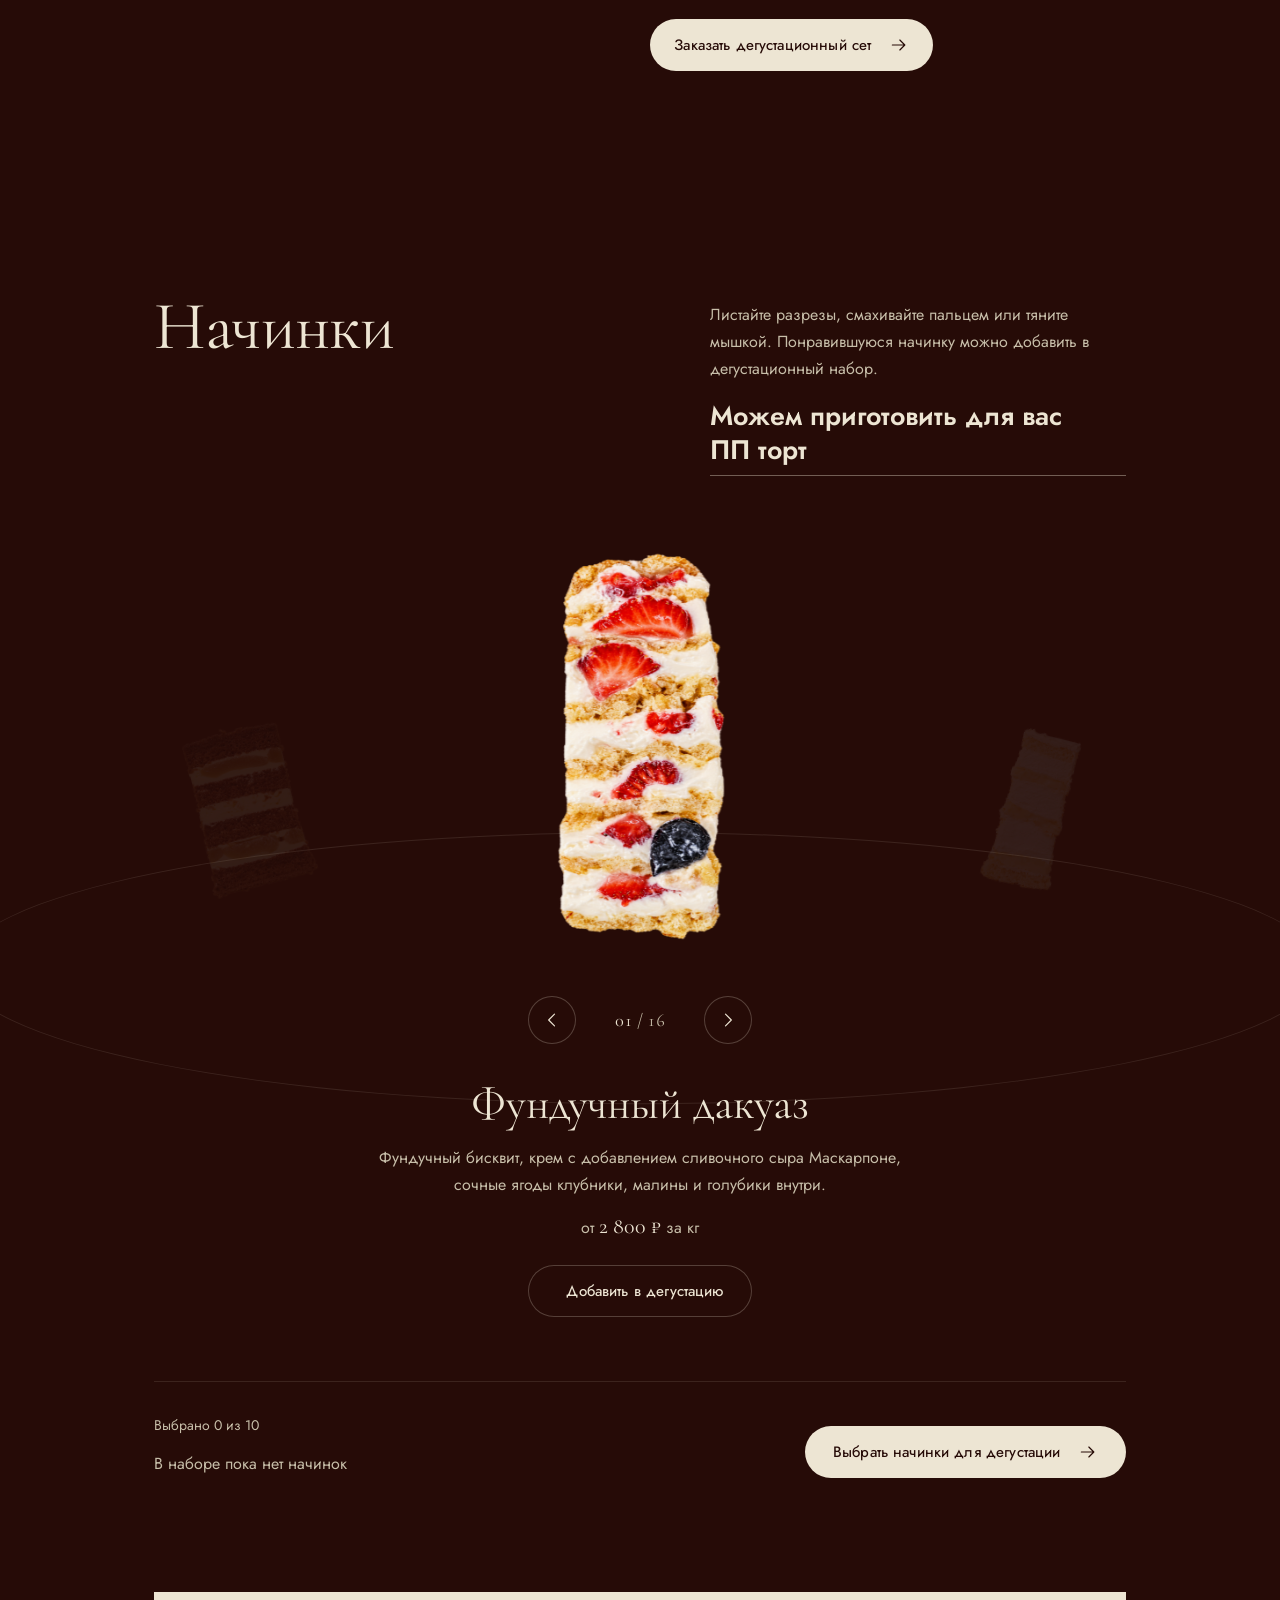
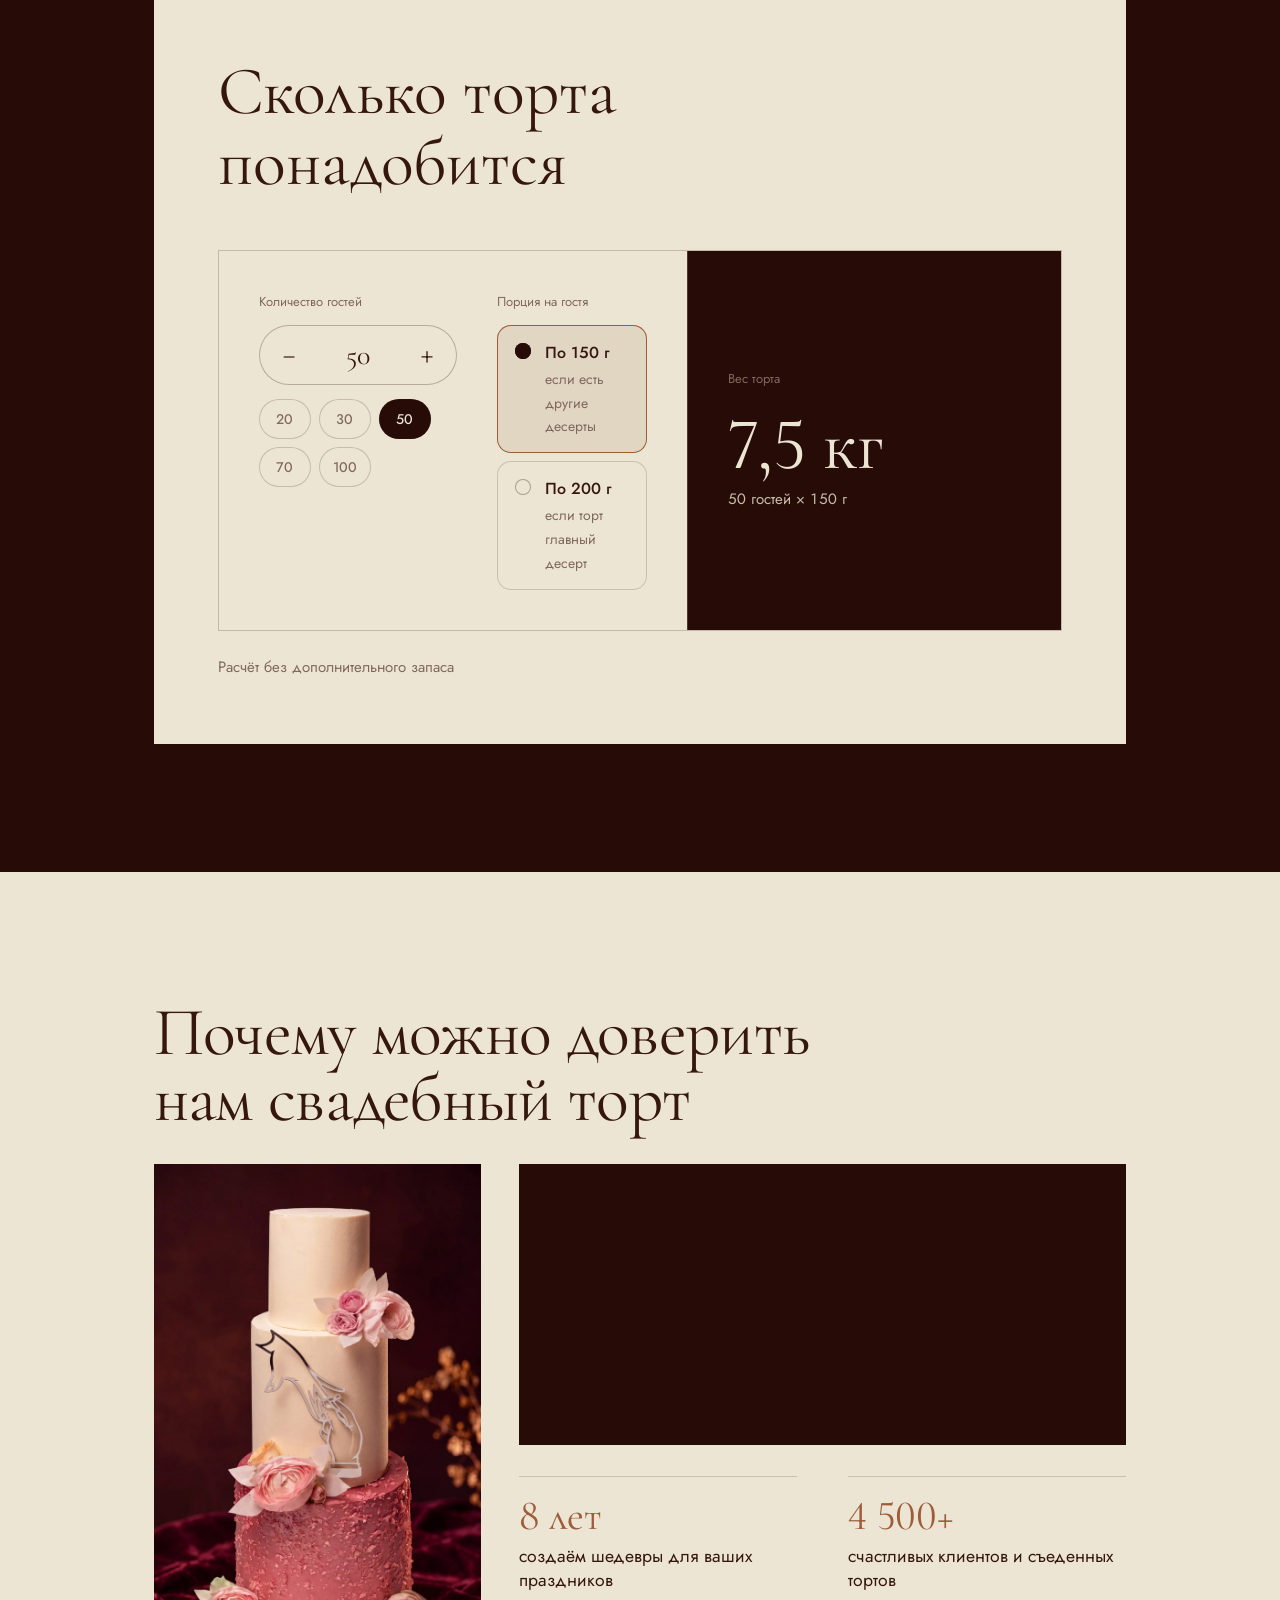
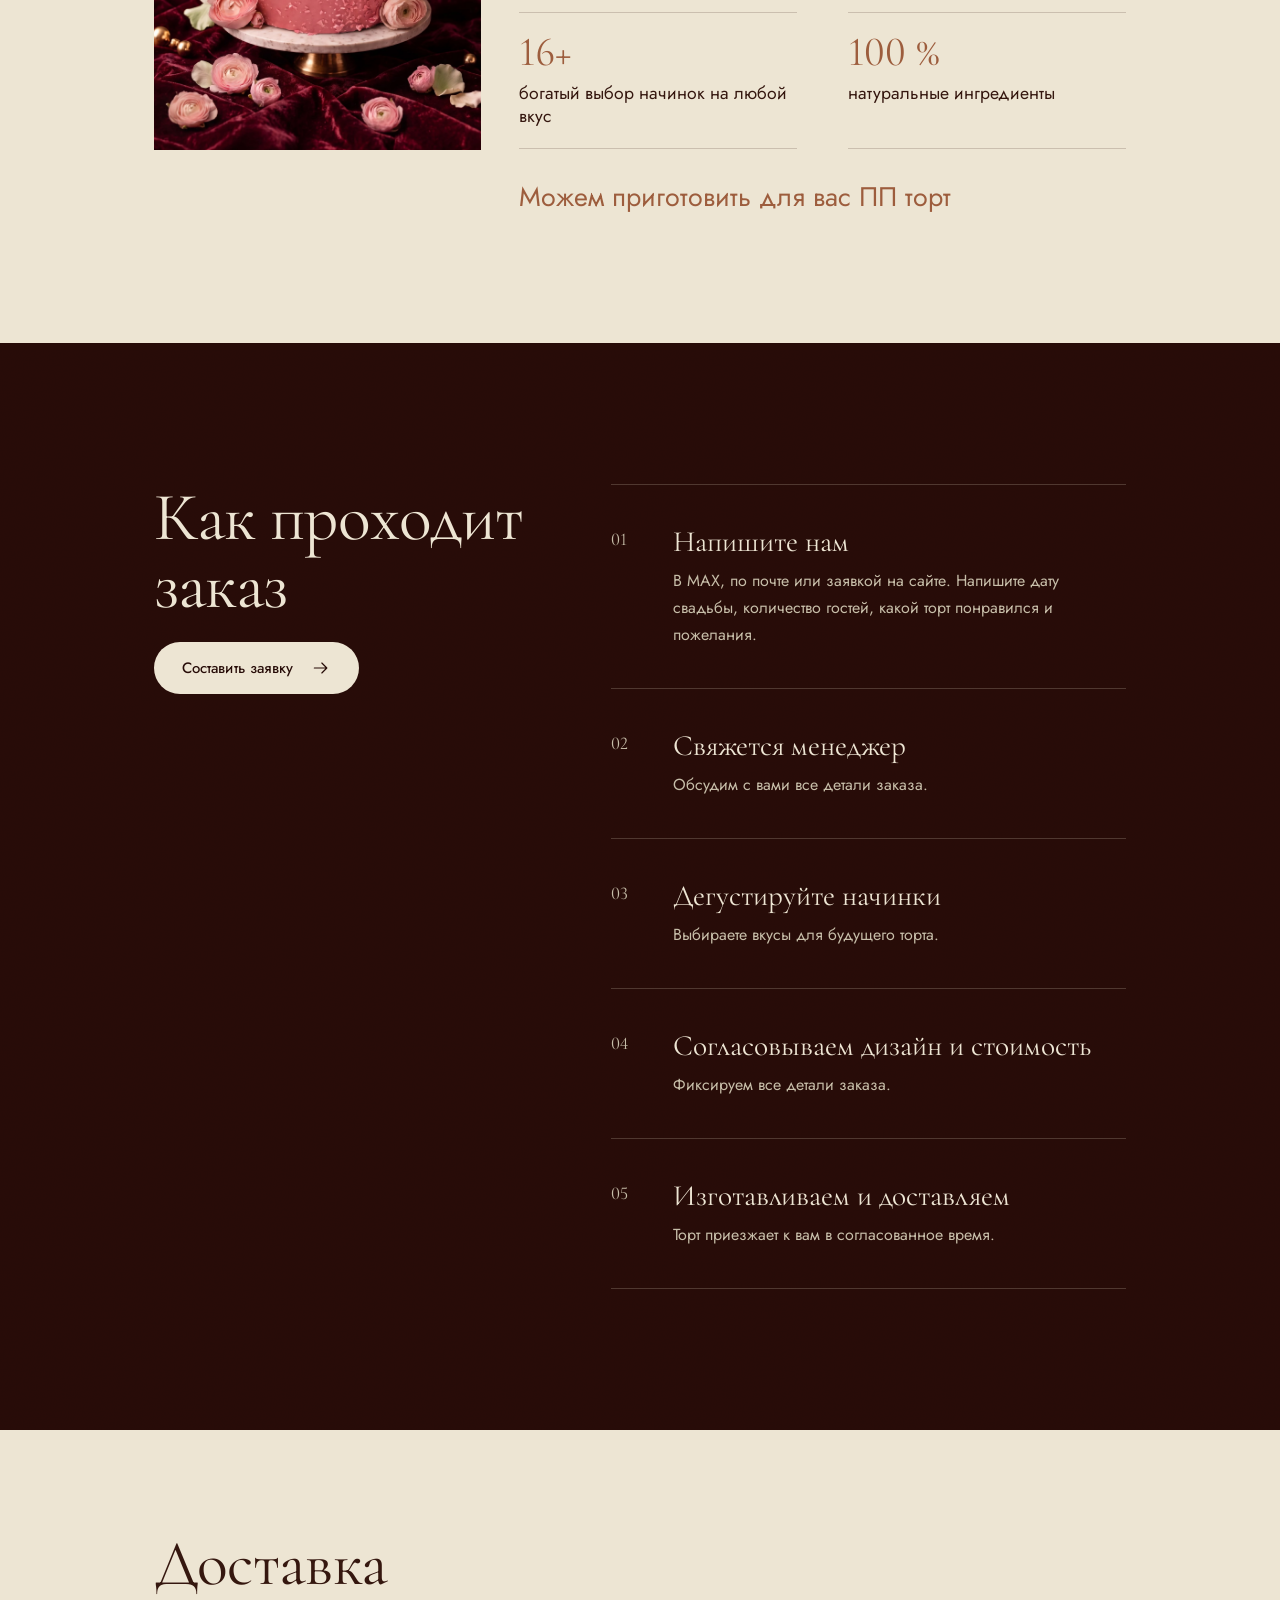
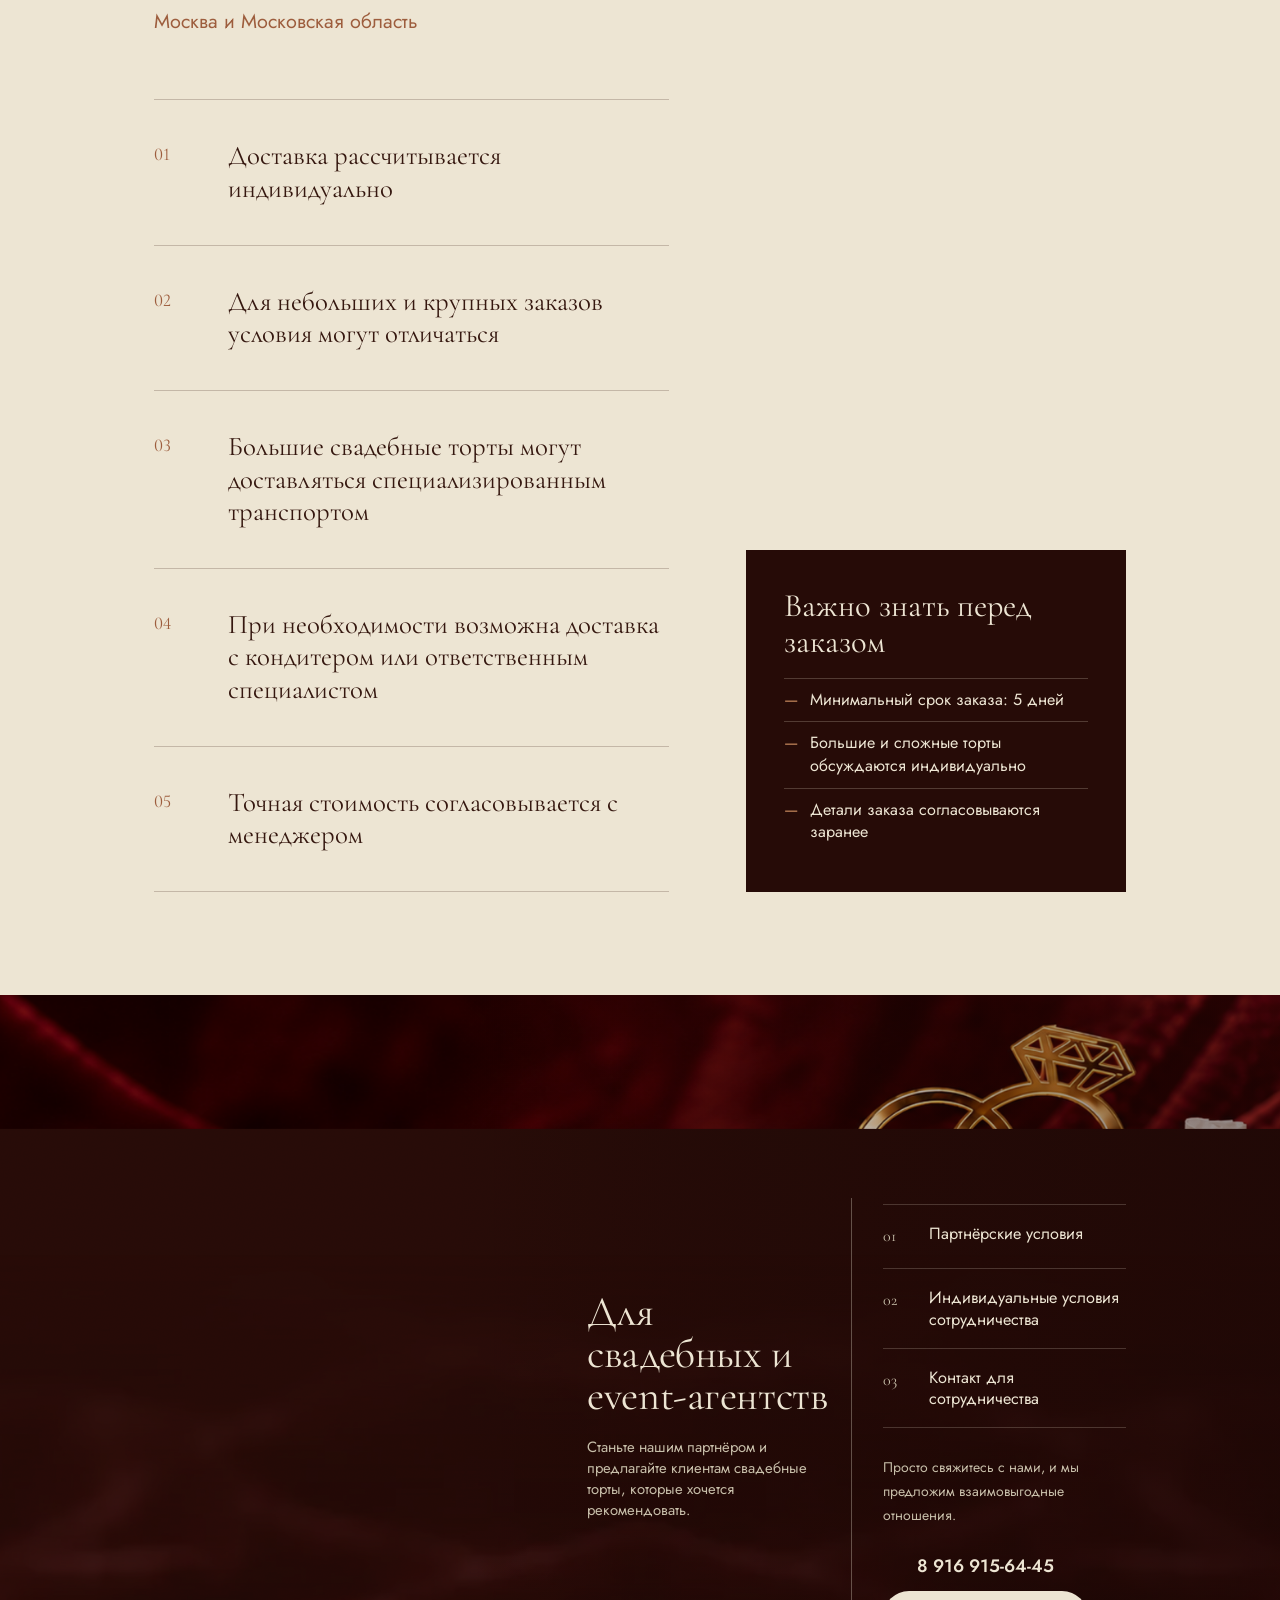
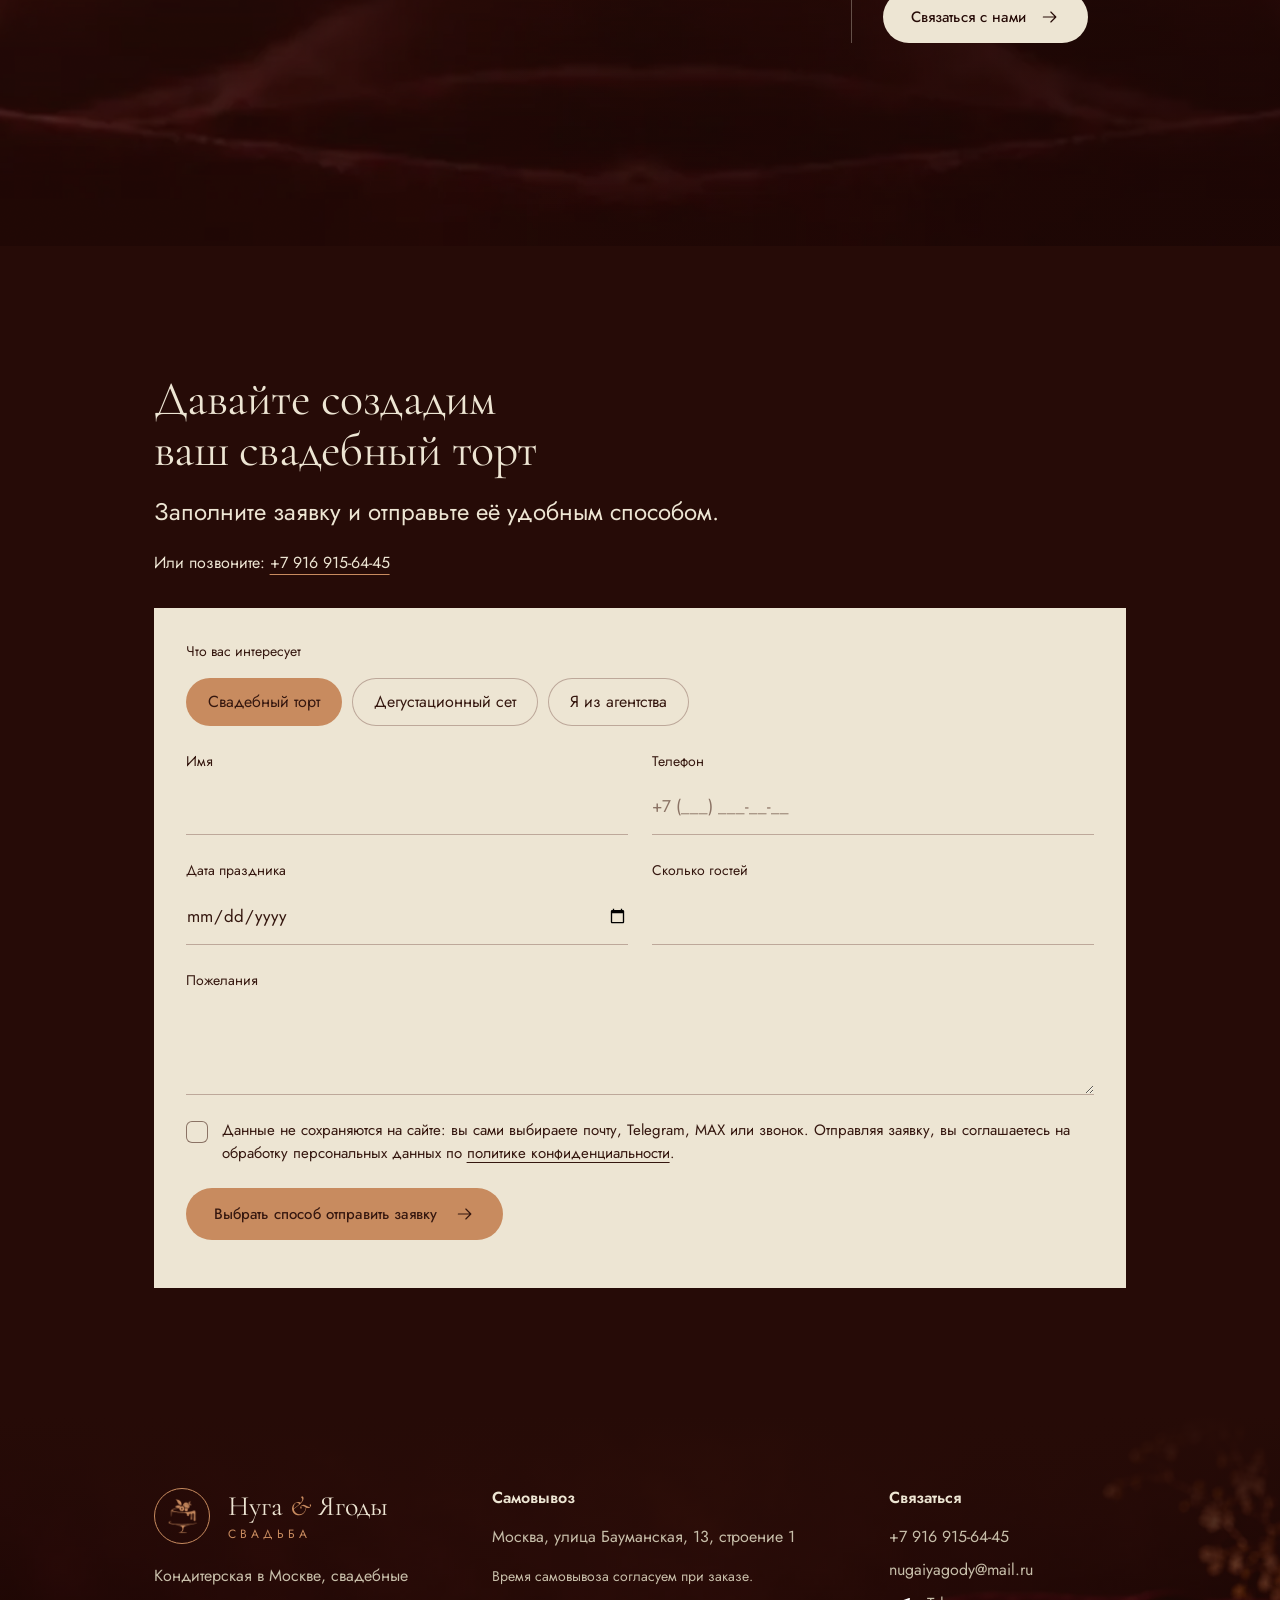
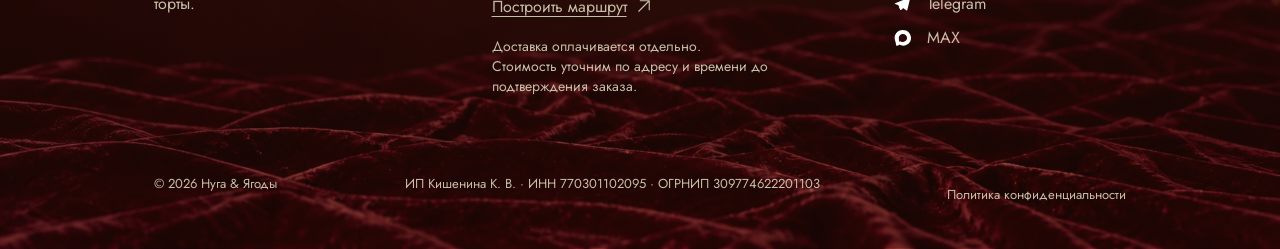
==== commit 671e9c87: "Rename application submit button to delivery method selection" ====
--- a/index.html
+++ b/index.html
@@ -672,7 +672,7 @@
             <p class="field__error" id="f-consent-err" hidden>Подтвердите согласие, чтобы составить заявку</p>
 
             <div class="form__submit">
-              <button class="btn btn--cream" type="submit" disabled>Составить заявку <svg class="icon" aria-hidden="true"><use href="#i-arrow"/></svg></button>
+              <button class="btn btn--cream" type="submit" disabled>Выбрать способ отправить заявку <svg class="icon" aria-hidden="true"><use href="#i-arrow"/></svg></button>
               <p class="form__status" data-form-status role="status" aria-live="polite"></p>
             </div>
           </form>
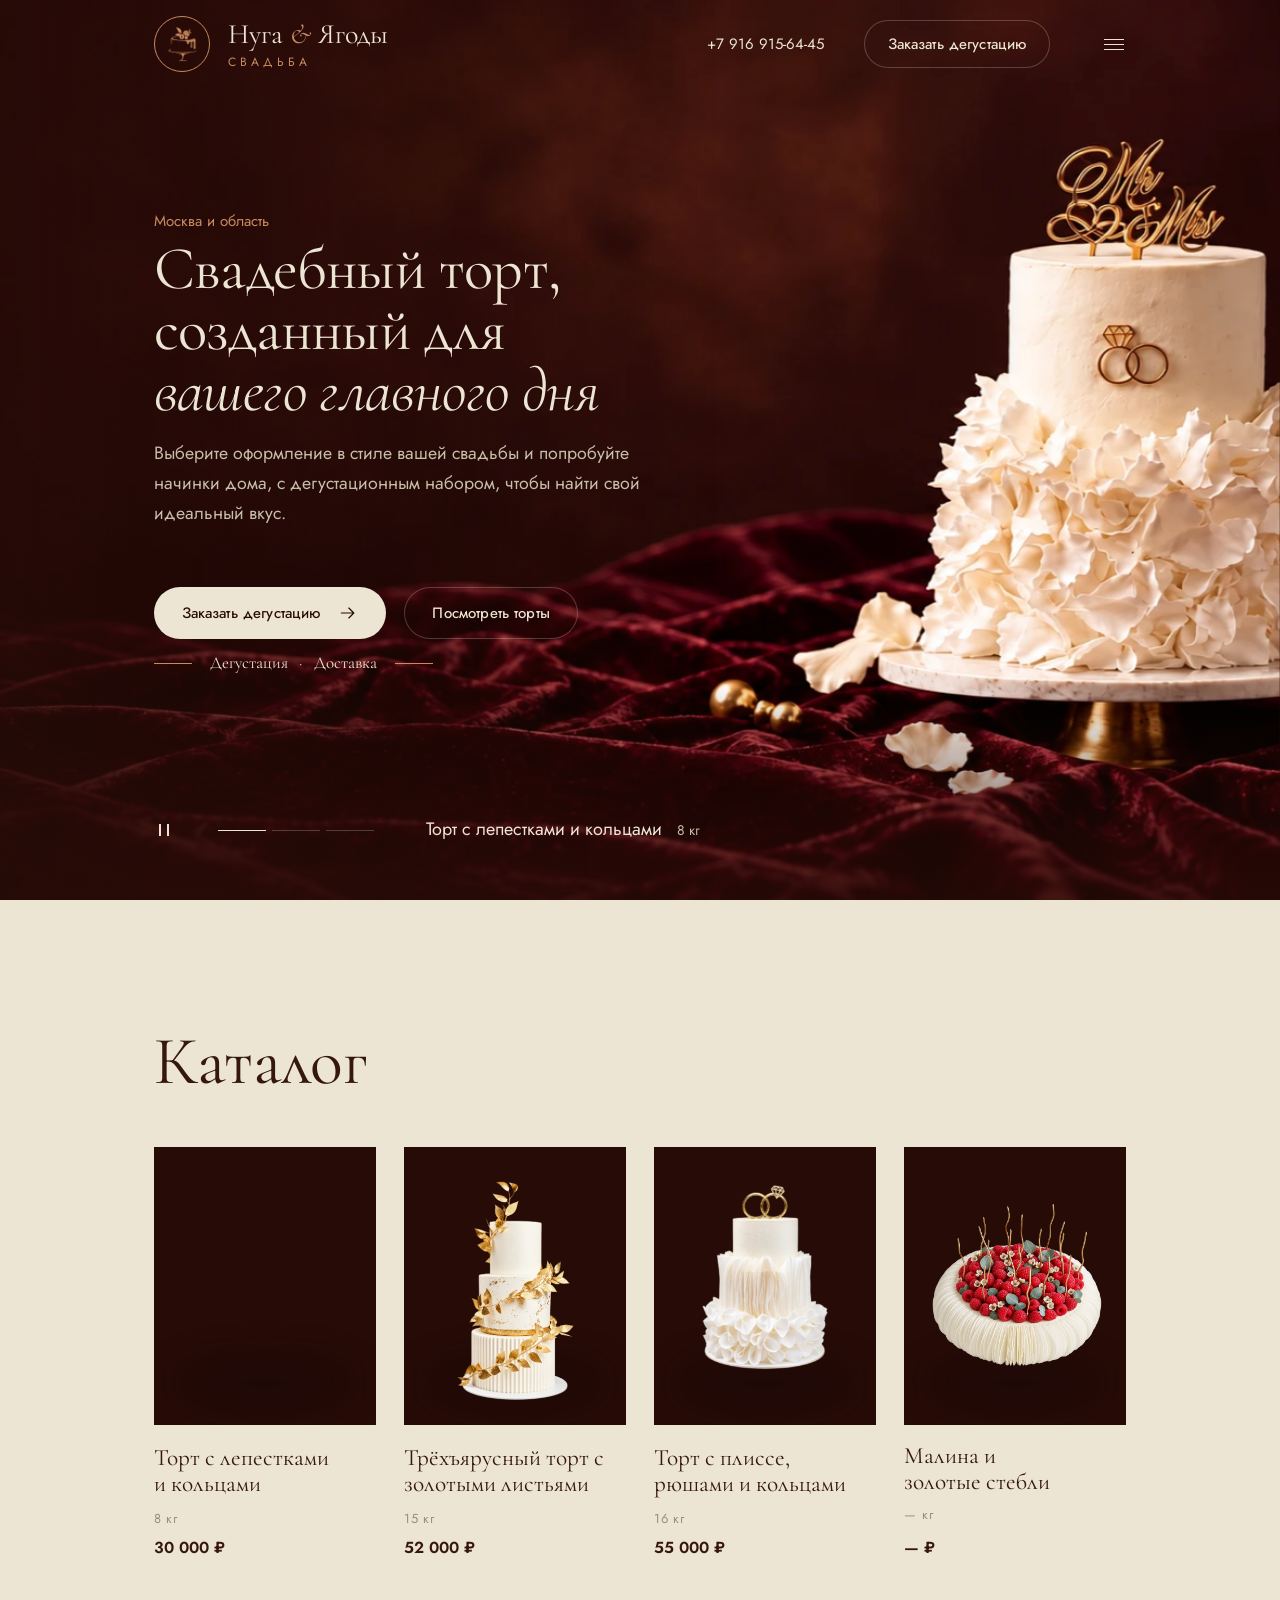
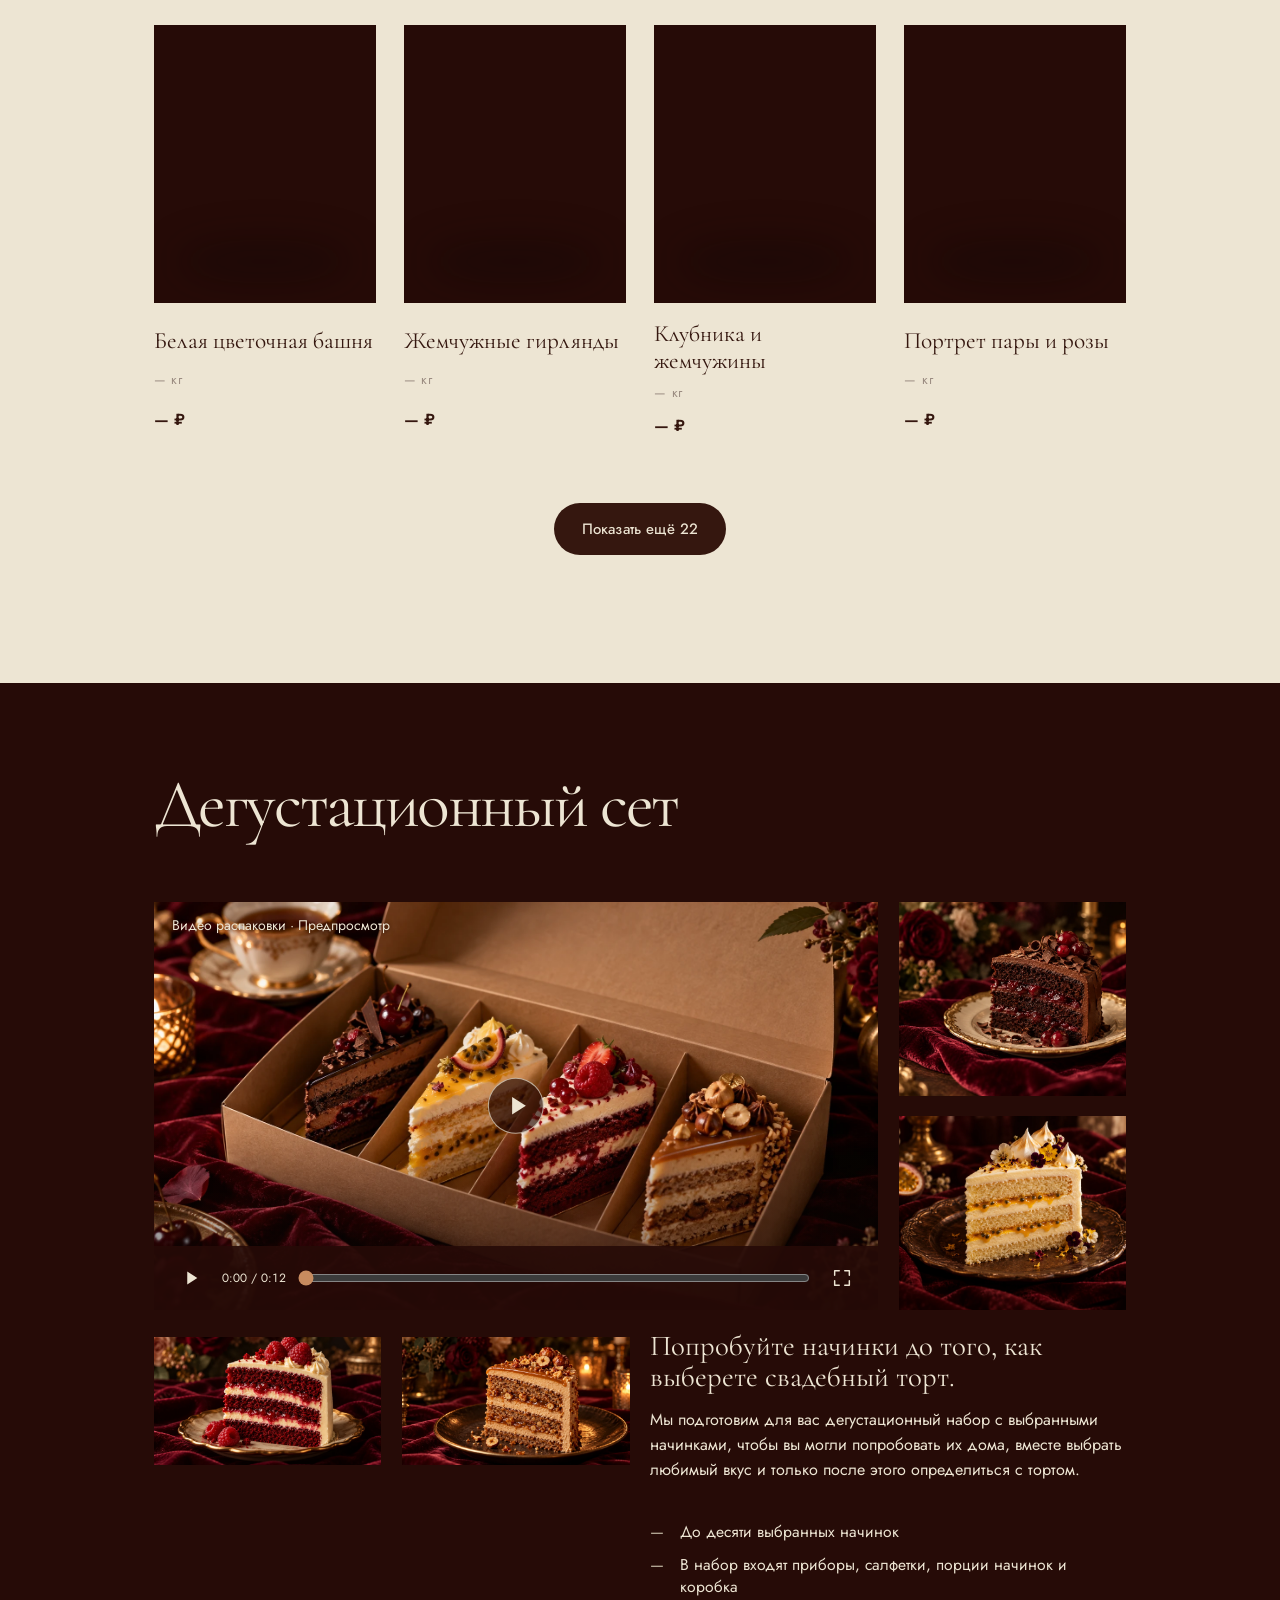
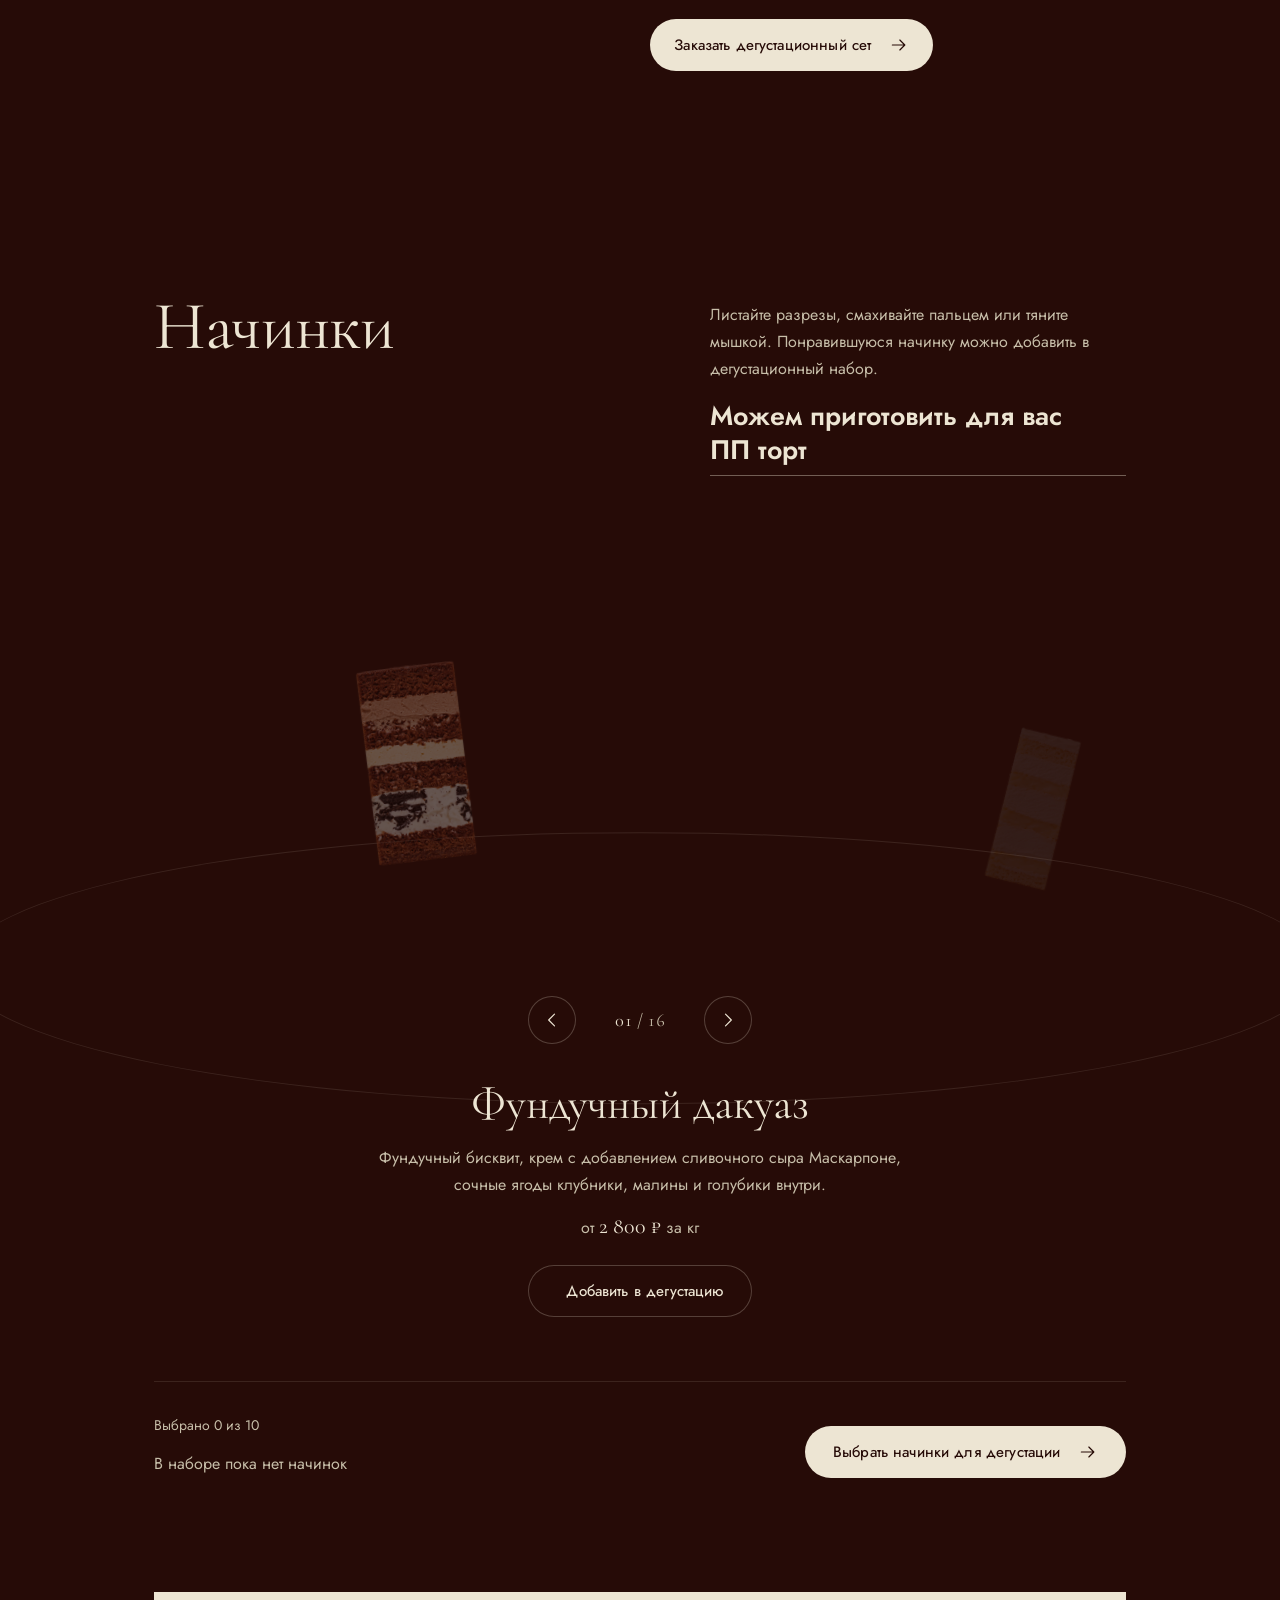
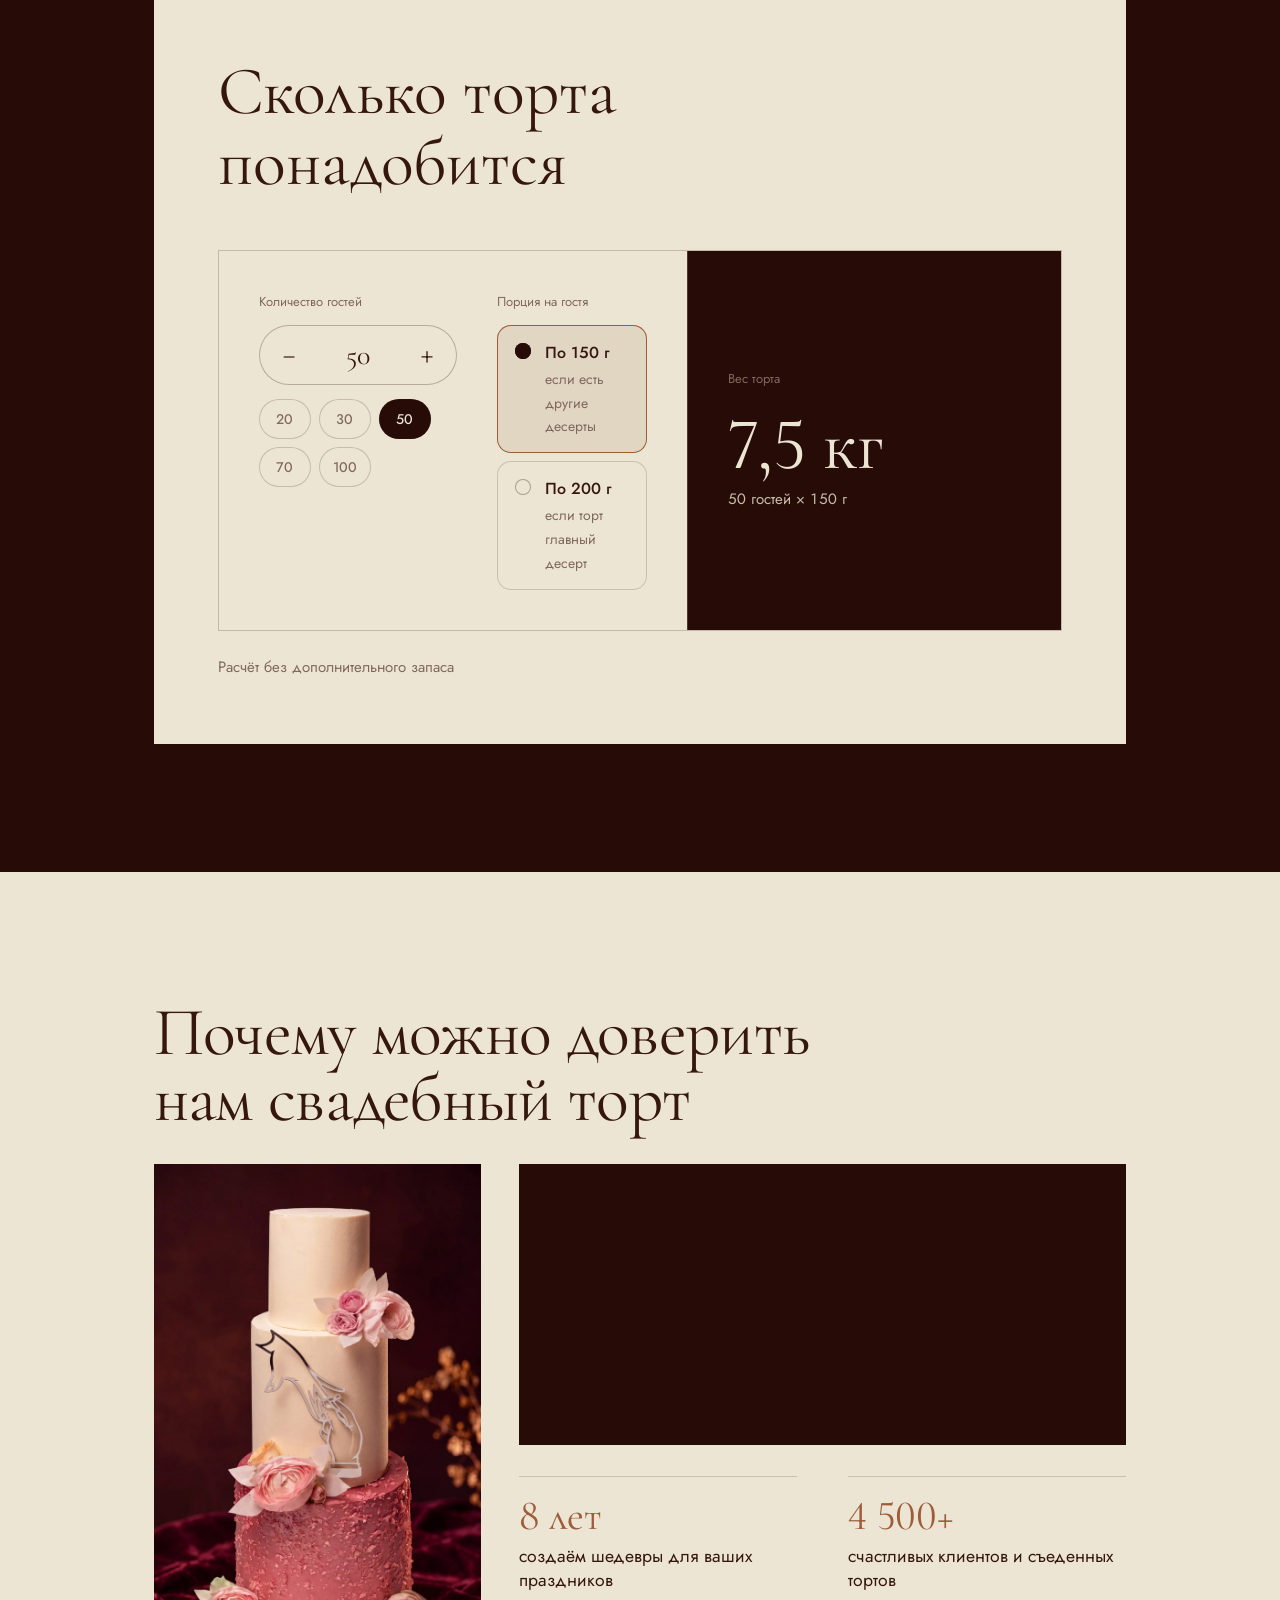
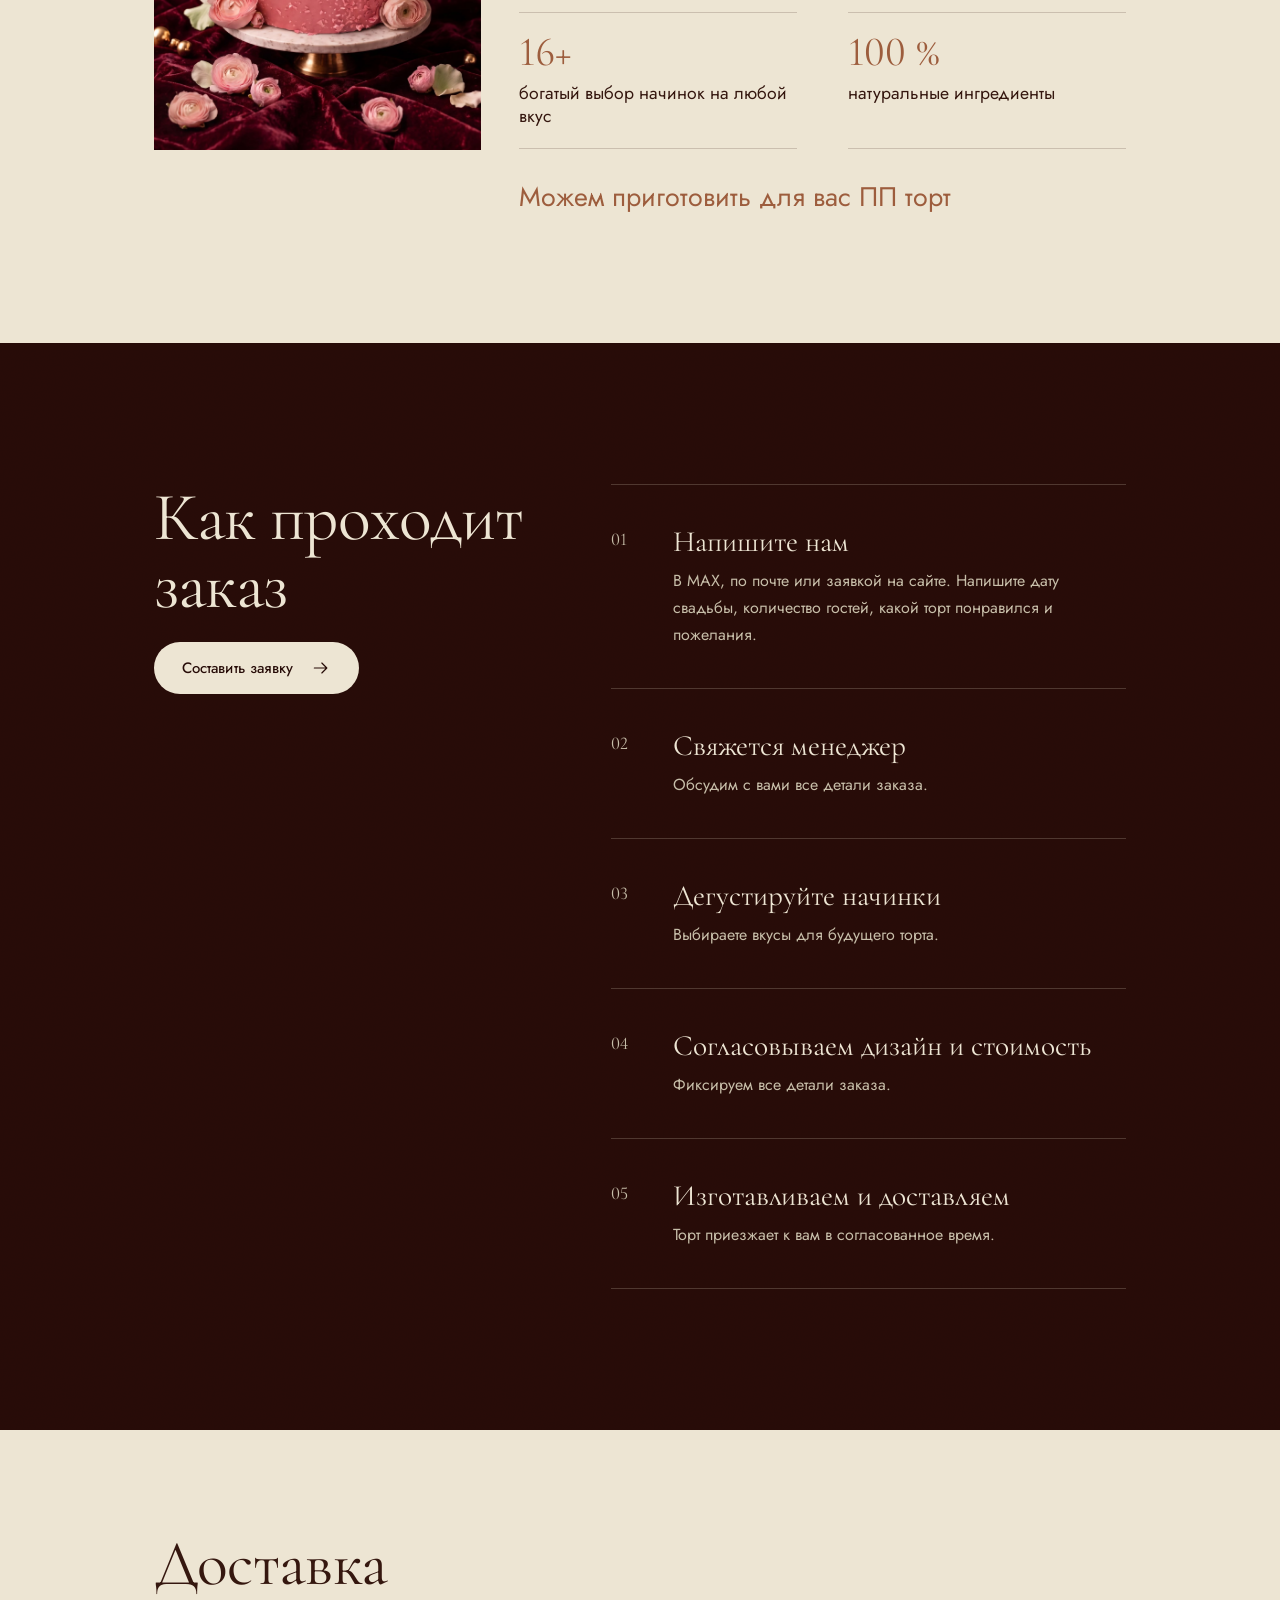
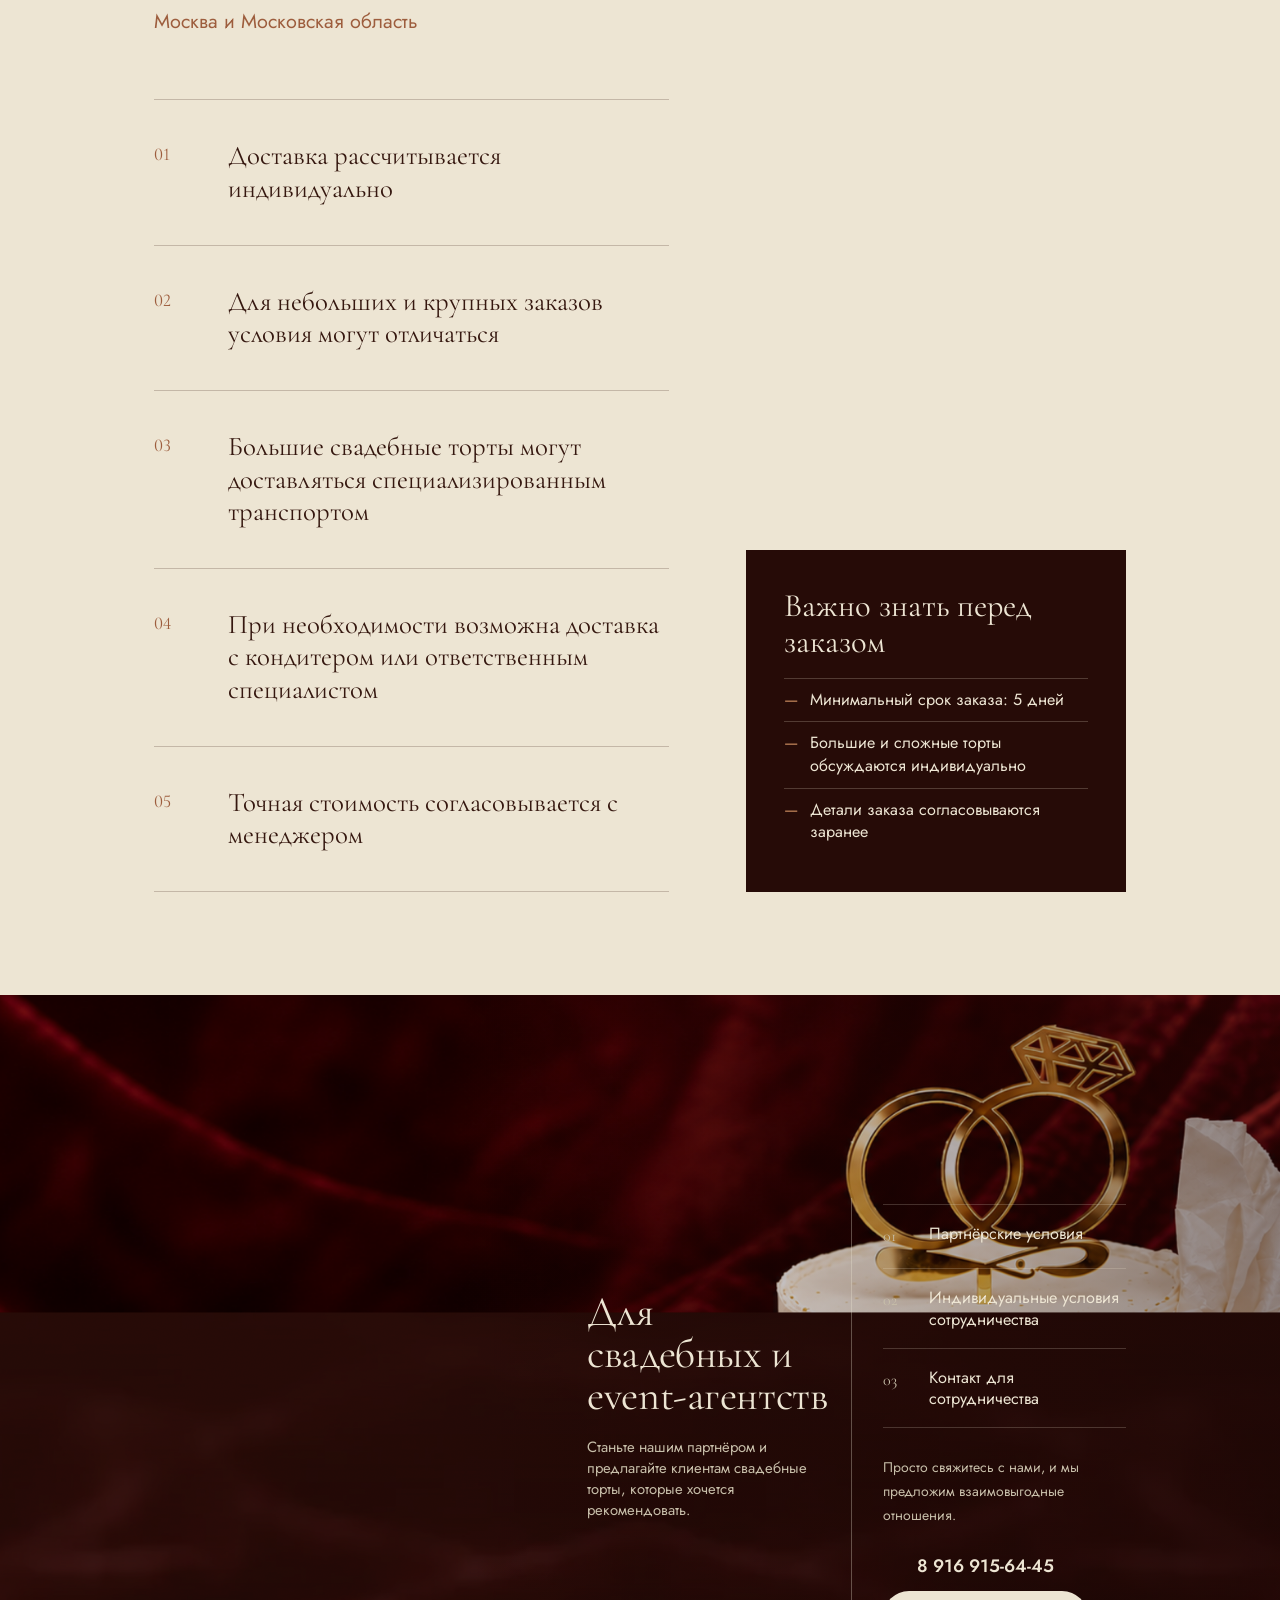
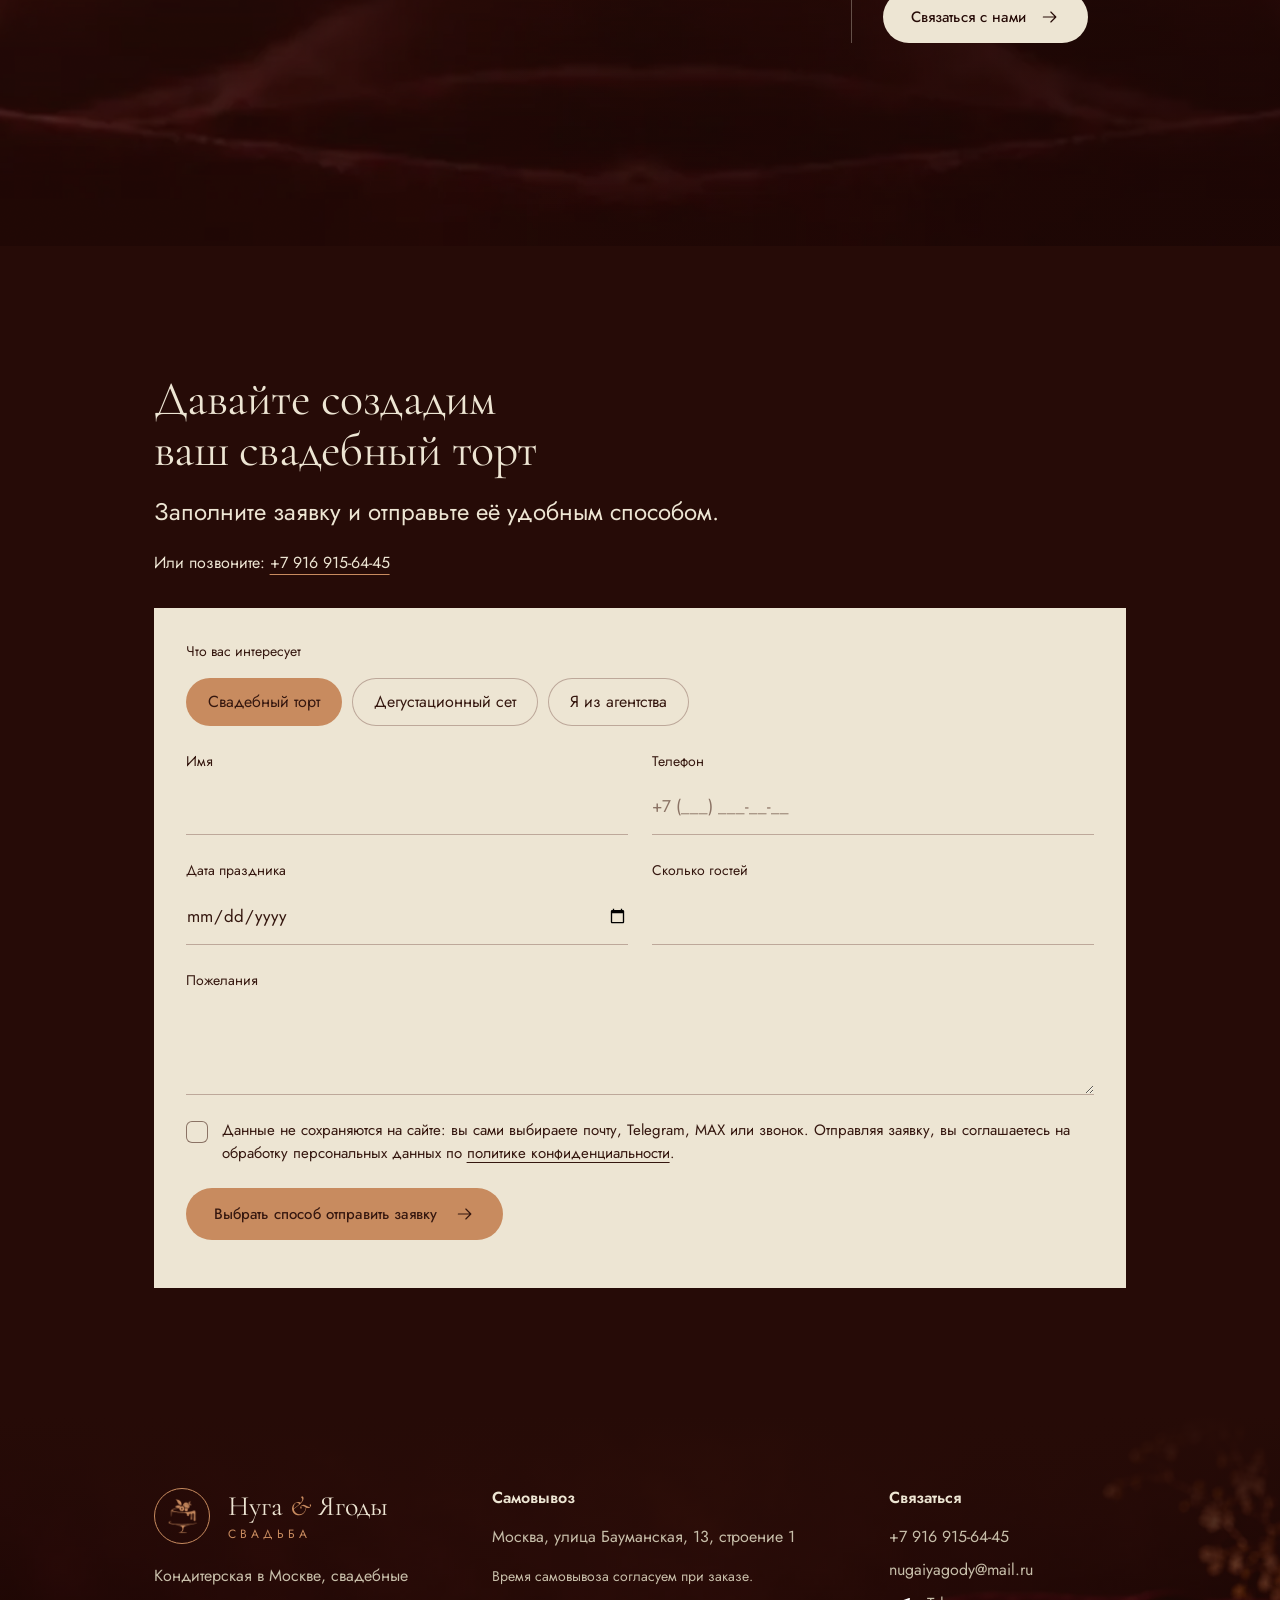
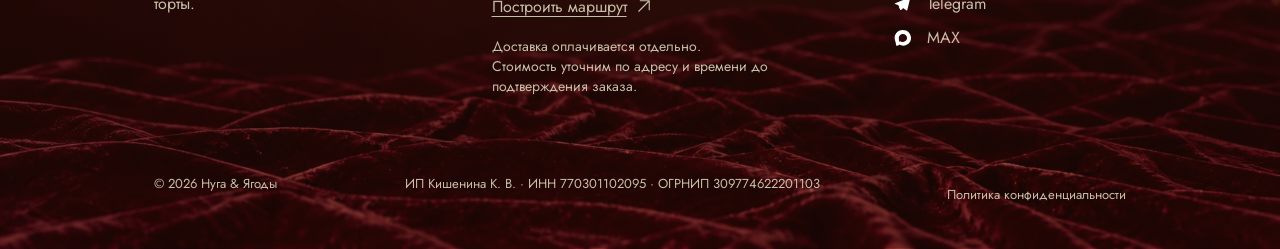
==== commit 430ba9aa: "Replace all filling cutouts with optimized straight-edge images" ====
--- a/index.html
+++ b/index.html
@@ -428,22 +428,22 @@
           <div class="wheel__stage" data-wheel-stage tabindex="0" aria-label="Начинки, листайте стрелками">
             <ul class="wheel__track" data-wheel-track>
 <!--FILLINGS-->
-              <li class="wheel__item" data-name="Фундучный дакуаз" data-desc="Фундучный бисквит, крем с добавлением сливочного сыра Маскарпоне, сочные ягоды клубники, малины и голубики внутри." data-price="2&nbsp;800&nbsp;₽"><img src="assets/img/fillings/filling-1-hq.png" width="886" height="1775" alt="Срез начинки «Фундучный дакуаз»" decoding="async" draggable="false"></li>
-              <li class="wheel__item" data-name="Малина-фисташка" data-desc="Ванильный бисквит с малиной, кремчиз с добавлением натуральной фисташковой пасты, малиновый кремчиз." data-price="2&nbsp;800&nbsp;₽"><img src="assets/img/fillings/filling-2-cutout.png" width="887" height="1774" alt="Срез начинки «Малина-фисташка»" decoding="async" draggable="false"></li>
-              <li class="wheel__item" data-name="Чизкейк" data-desc="Запеченный чизкейк на основе творожного сыра, ванильный бисквит." data-price="2&nbsp;800&nbsp;₽"><img src="assets/img/fillings/filling-3-cutout.png" width="887" height="1774" alt="Срез начинки «Чизкейк»" decoding="async" draggable="false"></li>
-              <li class="wheel__item" data-name="Ванильный бисквит с клубникой" data-desc="Ванильный бисквит, ванильный крем с сыром Маскарпоне, свежая клубника." data-price="2&nbsp;800&nbsp;₽"><img src="assets/img/fillings/filling-4-4k.webp" width="2466" height="3840" alt="Срез начинки «Ванильный бисквит с клубникой»" decoding="async" draggable="false"></li>
-              <li class="wheel__item" data-name="Ванильный бисквит с ванильным кремом" data-desc="Ванильный бисквит, ванильный крем на основе заварного крема с сыром Маскарпоне." data-price="2&nbsp;800&nbsp;₽"><img src="assets/img/fillings/filling-5-4k.webp" width="2526" height="3840" alt="Срез начинки «Ванильный бисквит с ванильным кремом»" loading="lazy" decoding="async" draggable="false"></li>
-              <li class="wheel__item" data-name="Мусс клубника-малина" data-desc="Ванильный бисквит, конфи клубники и малины, легкий малиновый мусс." data-price="2&nbsp;800&nbsp;₽"><img src="assets/img/fillings/filling-6-4k.webp" width="2112" height="3840" alt="Срез начинки «Мусс клубника-малина»" loading="lazy" decoding="async" draggable="false"></li>
-              <li class="wheel__item" data-name="Мусс манго-маракуйя" data-desc="Ванильный бисквит, конфи малины, легкий мусс из пюре манго и маракуйя." data-price="2&nbsp;800&nbsp;₽"><img src="assets/img/fillings/filling-7-4k.webp" width="2176" height="3840" alt="Срез начинки «Мусс манго-маракуйя»" loading="lazy" decoding="async" draggable="false"></li>
-              <li class="wheel__item" data-name="Карамельный чизкейк" data-desc="Шоколадный бисквит с добавлением какао, карамельный мусс на основе сливочного сыра." data-price="2&nbsp;800&nbsp;₽"><img src="assets/img/fillings/filling-8-4k.webp" width="2240" height="3840" alt="Срез начинки «Карамельный чизкейк»" loading="lazy" decoding="async" draggable="false"></li>
-              <li class="wheel__item" data-name="Морковный торт" data-desc="Пряный морковный бисквит с добавлением грецкого ореха, изюма, цукатов апельсина и лимона собственного производства, ванильный кремчиз, прослойка из карамели с корицей." data-price="2&nbsp;800&nbsp;₽"><img src="assets/img/fillings/filling-9-4k.webp" width="2466" height="3840" alt="Срез начинки «Морковный торт»" loading="lazy" decoding="async" draggable="false"></li>
-              <li class="wheel__item" data-name="Радужный торт" data-desc="Радужные ванильные бисквиты, ванильный крем на основе заварного крема." data-price="2&nbsp;800&nbsp;₽"><img src="assets/img/fillings/filling-10-4k.webp" width="2560" height="3840" alt="Срез начинки «Радужный торт»" loading="lazy" decoding="async" draggable="false"></li>
-              <li class="wheel__item" data-name="Три шоколада" data-desc="Шоколадный бисквит, мусс из трех видов бельгийского шоколада белого, молочного и тёмного." data-price="2&nbsp;800&nbsp;₽"><img src="assets/img/fillings/filling-11-4k.webp" width="2560" height="3840" alt="Срез начинки «Три шоколада»" loading="lazy" decoding="async" draggable="false"></li>
-              <li class="wheel__item" data-name="Шоколадный торт с малиной" data-desc="Шоколадный бисквит, кремчиз с добавлением темного и молочного бельгийского шоколада, свежая малина." data-price="2&nbsp;800&nbsp;₽"><img src="assets/img/fillings/filling-12-4k.webp" width="2752" height="3840" alt="Срез начинки «Шоколадный торт с малиной»" loading="lazy" decoding="async" draggable="false"></li>
-              <li class="wheel__item" data-name="Шоколадный торт" data-desc="Шоколадный бисквит, крем с добавлением бельгийского шоколада." data-price="2&nbsp;800&nbsp;₽"><img src="assets/img/fillings/filling-13-4k.webp" width="2817" height="3840" alt="Срез начинки «Шоколадный торт»" loading="lazy" decoding="async" draggable="false"></li>
-              <li class="wheel__item" data-name="Сникерс" data-desc="Шоколадный бисквит, кремчиз с добавлением натуральной арахисовой пасты, прослойка из карамели с добавлением дробленного арахиса, шоколадный кремчиз на молочном шоколаде." data-price="3&nbsp;000&nbsp;₽"><img src="assets/img/fillings/filling-14-4k.webp" width="2752" height="3840" alt="Срез начинки «Сникерс»" loading="lazy" decoding="async" draggable="false"></li>
-              <li class="wheel__item" data-name="Банановый торт" data-desc="Кремчиз с добавлением пюре банана, прослойка из сливочной карамели, шоколадный бисквит на бельгийском тёмном шоколаде." data-price="2&nbsp;800&nbsp;₽"><img src="assets/img/fillings/filling-15-4k.webp" width="2687" height="3840" alt="Срез начинки «Банановый торт»" loading="lazy" decoding="async" draggable="false"></li>
-              <li class="wheel__item" data-name="Орео" data-desc="Шоколадный бисквит, запеченный чизкейк, ванильный кремчиз, печенье Орео, шоколадный кремчиз на бельгийском тёмном и молочном шоколаде." data-price="3&nbsp;000&nbsp;₽"><img src="assets/img/fillings/filling-16-4k.webp" width="2848" height="3840" alt="Срез начинки «Орео»" loading="lazy" decoding="async" draggable="false"></li>
+              <li class="wheel__item" data-name="Фундучный дакуаз" data-desc="Фундучный бисквит, крем с добавлением сливочного сыра Маскарпоне, сочные ягоды клубники, малины и голубики внутри." data-price="2&nbsp;800&nbsp;₽"><img src="assets/img/fillings/filling-1-straight.webp" width="1920" height="3840" alt="Срез начинки «Фундучный дакуаз»" decoding="async" draggable="false"></li>
+              <li class="wheel__item" data-name="Малина-фисташка" data-desc="Ванильный бисквит с малиной, кремчиз с добавлением натуральной фисташковой пасты, малиновый кремчиз." data-price="2&nbsp;800&nbsp;₽"><img src="assets/img/fillings/filling-2-straight.webp" width="1920" height="3840" alt="Срез начинки «Малина-фисташка»" decoding="async" draggable="false"></li>
+              <li class="wheel__item" data-name="Чизкейк" data-desc="Запеченный чизкейк на основе творожного сыра, ванильный бисквит." data-price="2&nbsp;800&nbsp;₽"><img src="assets/img/fillings/filling-3-straight.webp" width="1920" height="3840" alt="Срез начинки «Чизкейк»" decoding="async" draggable="false"></li>
+              <li class="wheel__item" data-name="Ванильный бисквит с клубникой" data-desc="Ванильный бисквит, ванильный крем с сыром Маскарпоне, свежая клубника." data-price="2&nbsp;800&nbsp;₽"><img src="assets/img/fillings/filling-4-straight.webp" width="1920" height="3840" alt="Срез начинки «Ванильный бисквит с клубникой»" decoding="async" draggable="false"></li>
+              <li class="wheel__item" data-name="Ванильный бисквит с ванильным кремом" data-desc="Ванильный бисквит, ванильный крем на основе заварного крема с сыром Маскарпоне." data-price="2&nbsp;800&nbsp;₽"><img src="assets/img/fillings/filling-5-straight.webp" width="1920" height="3840" alt="Срез начинки «Ванильный бисквит с ванильным кремом»" loading="lazy" decoding="async" draggable="false"></li>
+              <li class="wheel__item" data-name="Мусс клубника-малина" data-desc="Ванильный бисквит, конфи клубники и малины, легкий малиновый мусс." data-price="2&nbsp;800&nbsp;₽"><img src="assets/img/fillings/filling-6-straight.webp" width="1920" height="3840" alt="Срез начинки «Мусс клубника-малина»" loading="lazy" decoding="async" draggable="false"></li>
+              <li class="wheel__item" data-name="Мусс манго-маракуйя" data-desc="Ванильный бисквит, конфи малины, легкий мусс из пюре манго и маракуйя." data-price="2&nbsp;800&nbsp;₽"><img src="assets/img/fillings/filling-7-straight.webp" width="1920" height="3840" alt="Срез начинки «Мусс манго-маракуйя»" loading="lazy" decoding="async" draggable="false"></li>
+              <li class="wheel__item" data-name="Карамельный чизкейк" data-desc="Шоколадный бисквит с добавлением какао, карамельный мусс на основе сливочного сыра." data-price="2&nbsp;800&nbsp;₽"><img src="assets/img/fillings/filling-8-straight.webp" width="1920" height="3840" alt="Срез начинки «Карамельный чизкейк»" loading="lazy" decoding="async" draggable="false"></li>
+              <li class="wheel__item" data-name="Морковный торт" data-desc="Пряный морковный бисквит с добавлением грецкого ореха, изюма, цукатов апельсина и лимона собственного производства, ванильный кремчиз, прослойка из карамели с корицей." data-price="2&nbsp;800&nbsp;₽"><img src="assets/img/fillings/filling-9-straight.webp" width="1920" height="3840" alt="Срез начинки «Морковный торт»" loading="lazy" decoding="async" draggable="false"></li>
+              <li class="wheel__item" data-name="Радужный торт" data-desc="Радужные ванильные бисквиты, ванильный крем на основе заварного крема." data-price="2&nbsp;800&nbsp;₽"><img src="assets/img/fillings/filling-10-straight.webp" width="1920" height="3840" alt="Срез начинки «Радужный торт»" loading="lazy" decoding="async" draggable="false"></li>
+              <li class="wheel__item" data-name="Три шоколада" data-desc="Шоколадный бисквит, мусс из трех видов бельгийского шоколада белого, молочного и тёмного." data-price="2&nbsp;800&nbsp;₽"><img src="assets/img/fillings/filling-11-straight.webp" width="1920" height="3840" alt="Срез начинки «Три шоколада»" loading="lazy" decoding="async" draggable="false"></li>
+              <li class="wheel__item" data-name="Шоколадный торт с малиной" data-desc="Шоколадный бисквит, кремчиз с добавлением темного и молочного бельгийского шоколада, свежая малина." data-price="2&nbsp;800&nbsp;₽"><img src="assets/img/fillings/filling-12-straight.webp" width="1920" height="3840" alt="Срез начинки «Шоколадный торт с малиной»" loading="lazy" decoding="async" draggable="false"></li>
+              <li class="wheel__item" data-name="Шоколадный торт" data-desc="Шоколадный бисквит, крем с добавлением бельгийского шоколада." data-price="2&nbsp;800&nbsp;₽"><img src="assets/img/fillings/filling-13-straight.webp" width="1920" height="3840" alt="Срез начинки «Шоколадный торт»" loading="lazy" decoding="async" draggable="false"></li>
+              <li class="wheel__item" data-name="Сникерс" data-desc="Шоколадный бисквит, кремчиз с добавлением натуральной арахисовой пасты, прослойка из карамели с добавлением дробленного арахиса, шоколадный кремчиз на молочном шоколаде." data-price="3&nbsp;000&nbsp;₽"><img src="assets/img/fillings/filling-14-straight.webp" width="1920" height="3840" alt="Срез начинки «Сникерс»" loading="lazy" decoding="async" draggable="false"></li>
+              <li class="wheel__item" data-name="Банановый торт" data-desc="Кремчиз с добавлением пюре банана, прослойка из сливочной карамели, шоколадный бисквит на бельгийском тёмном шоколаде." data-price="2&nbsp;800&nbsp;₽"><img src="assets/img/fillings/filling-15-straight.webp" width="1920" height="3840" alt="Срез начинки «Банановый торт»" loading="lazy" decoding="async" draggable="false"></li>
+              <li class="wheel__item" data-name="Орео" data-desc="Шоколадный бисквит, запеченный чизкейк, ванильный кремчиз, печенье Орео, шоколадный кремчиз на бельгийском тёмном и молочном шоколаде." data-price="3&nbsp;000&nbsp;₽"><img src="assets/img/fillings/filling-16-straight.webp" width="1920" height="3840" alt="Срез начинки «Орео»" loading="lazy" decoding="async" draggable="false"></li>
 <!--/FILLINGS-->
             </ul>
           </div>
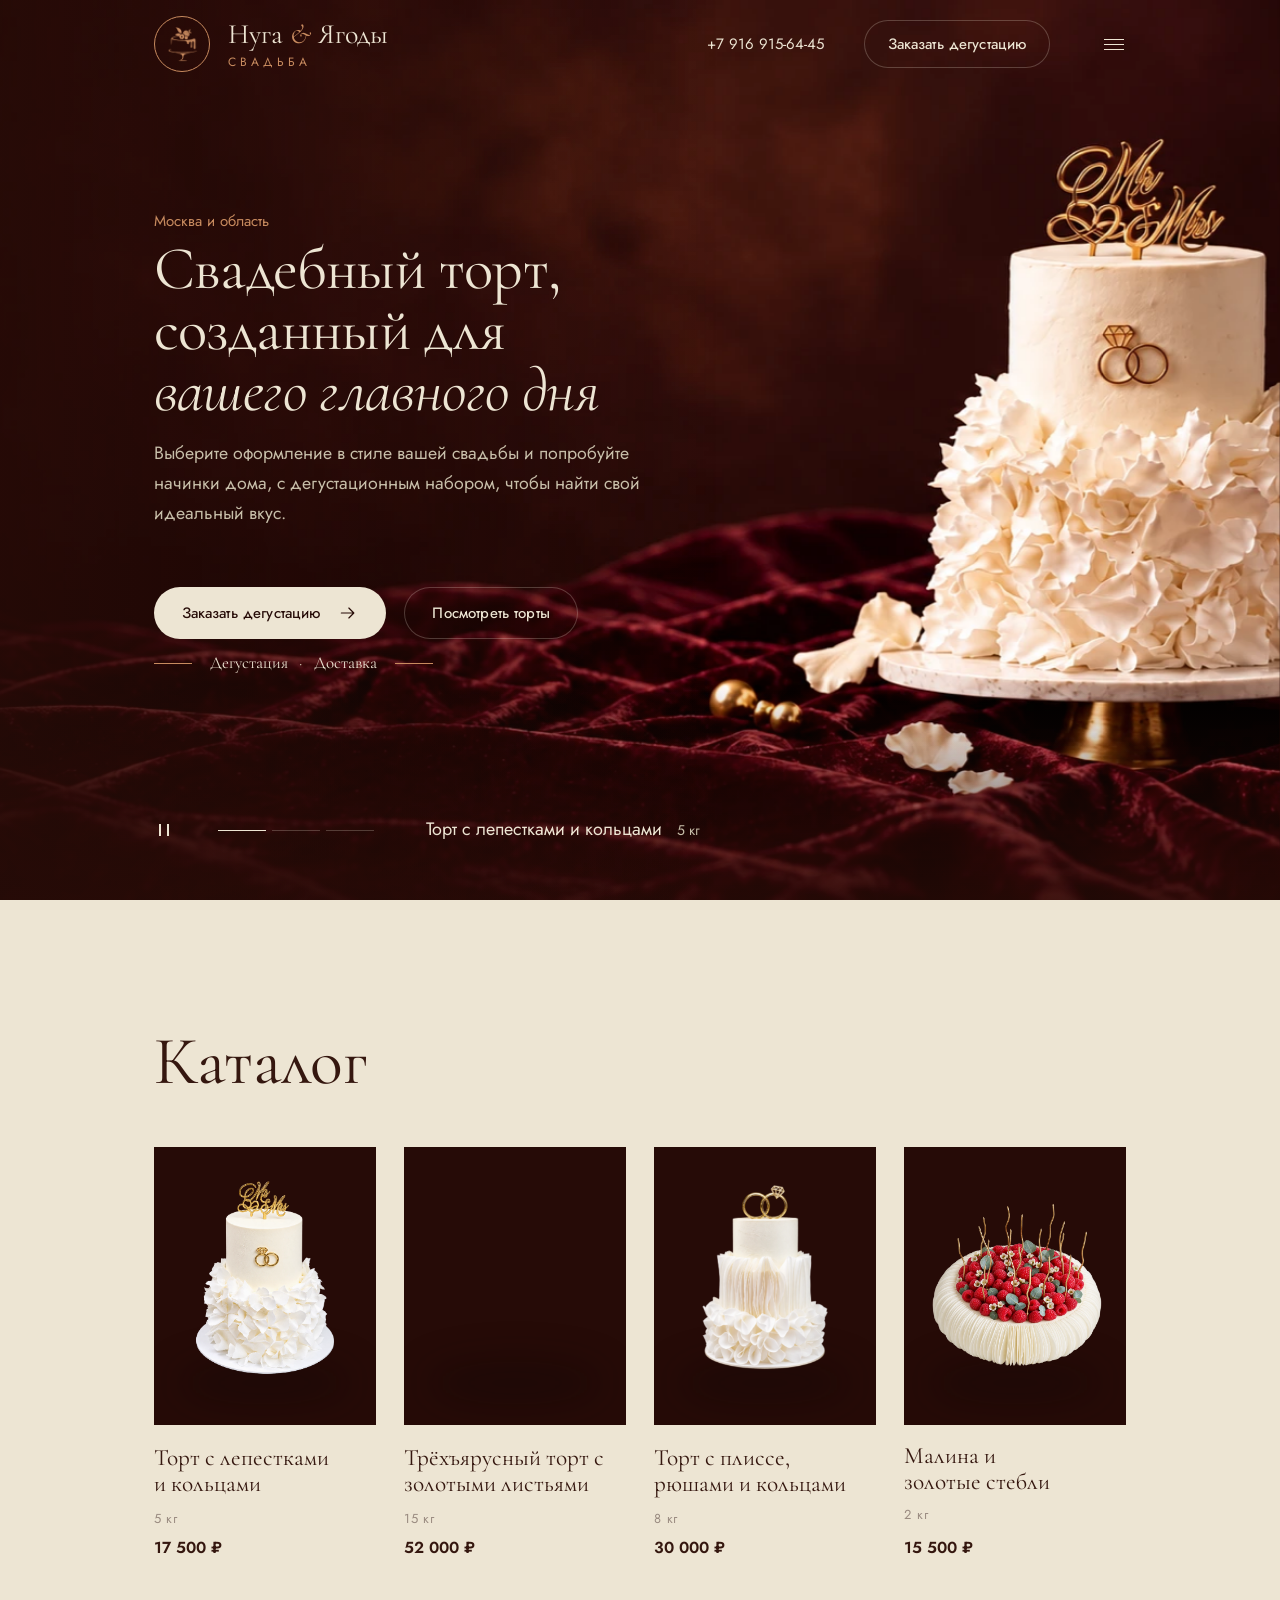
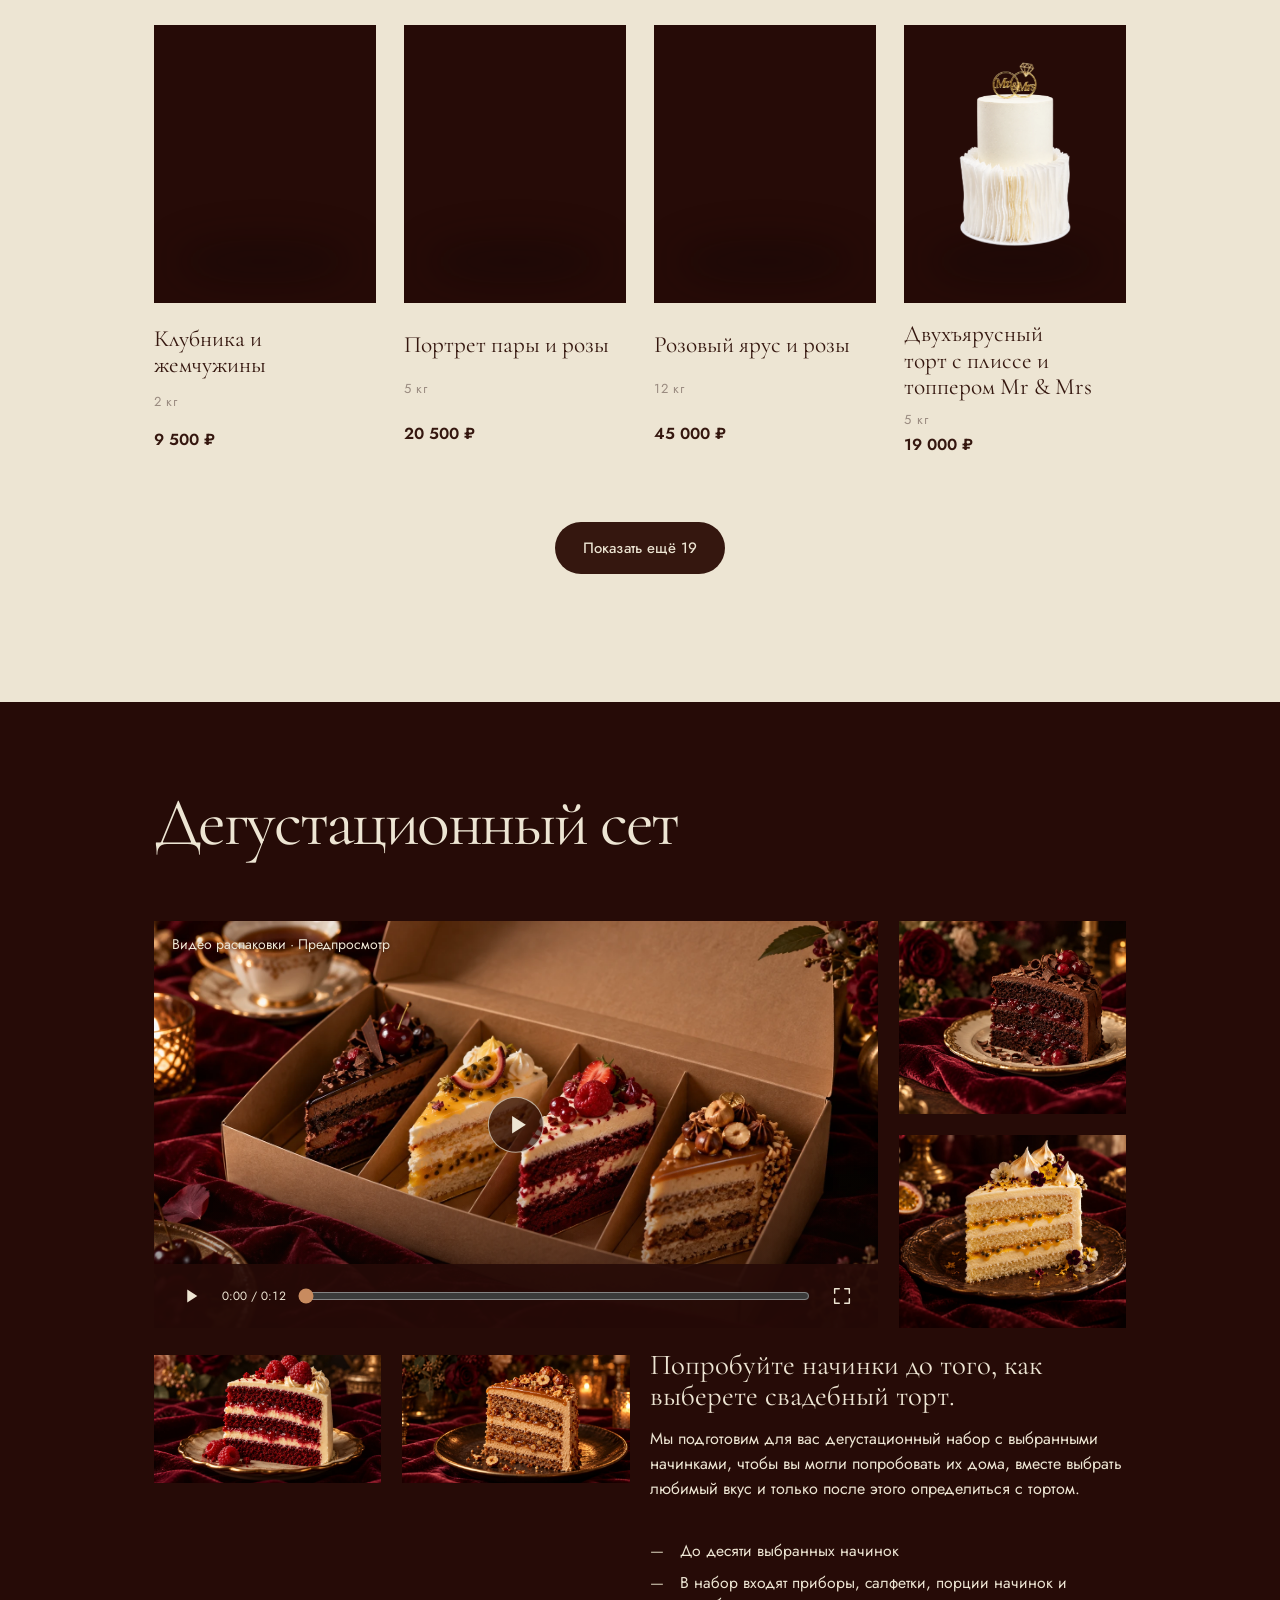
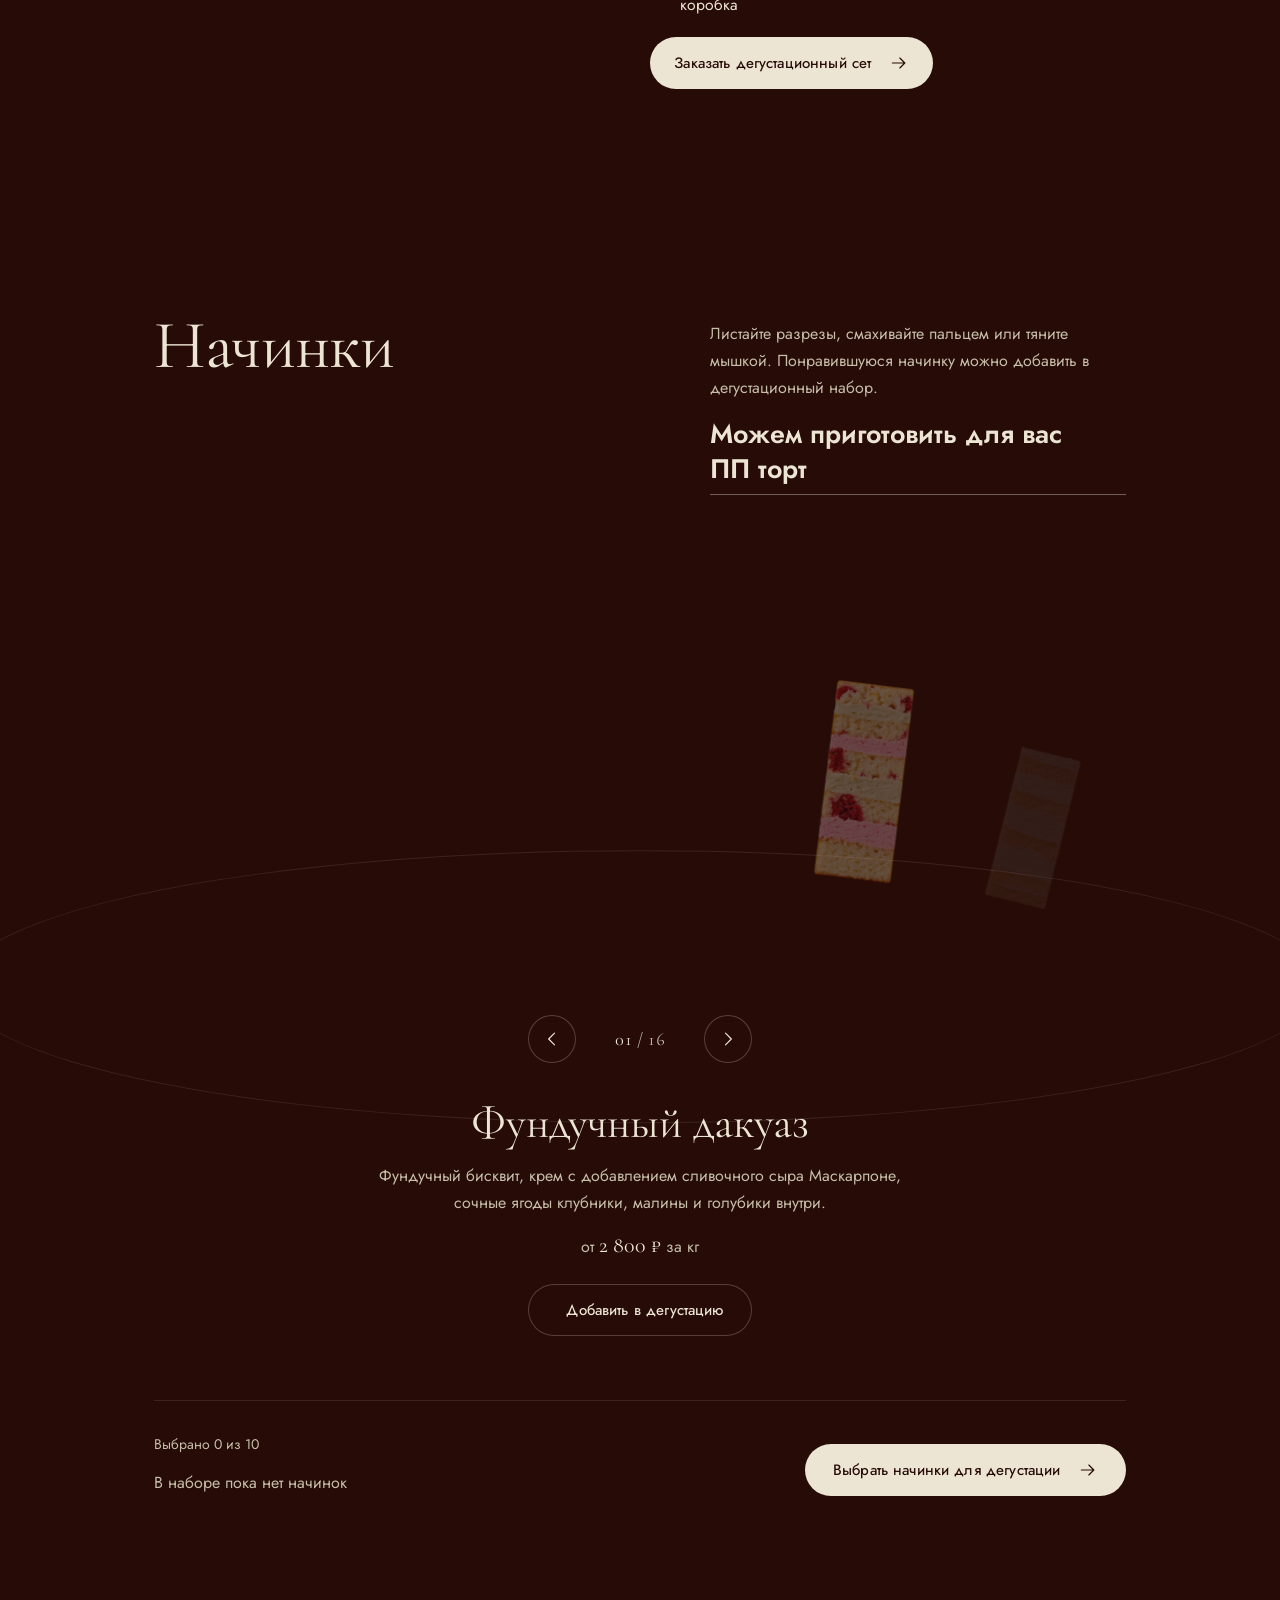
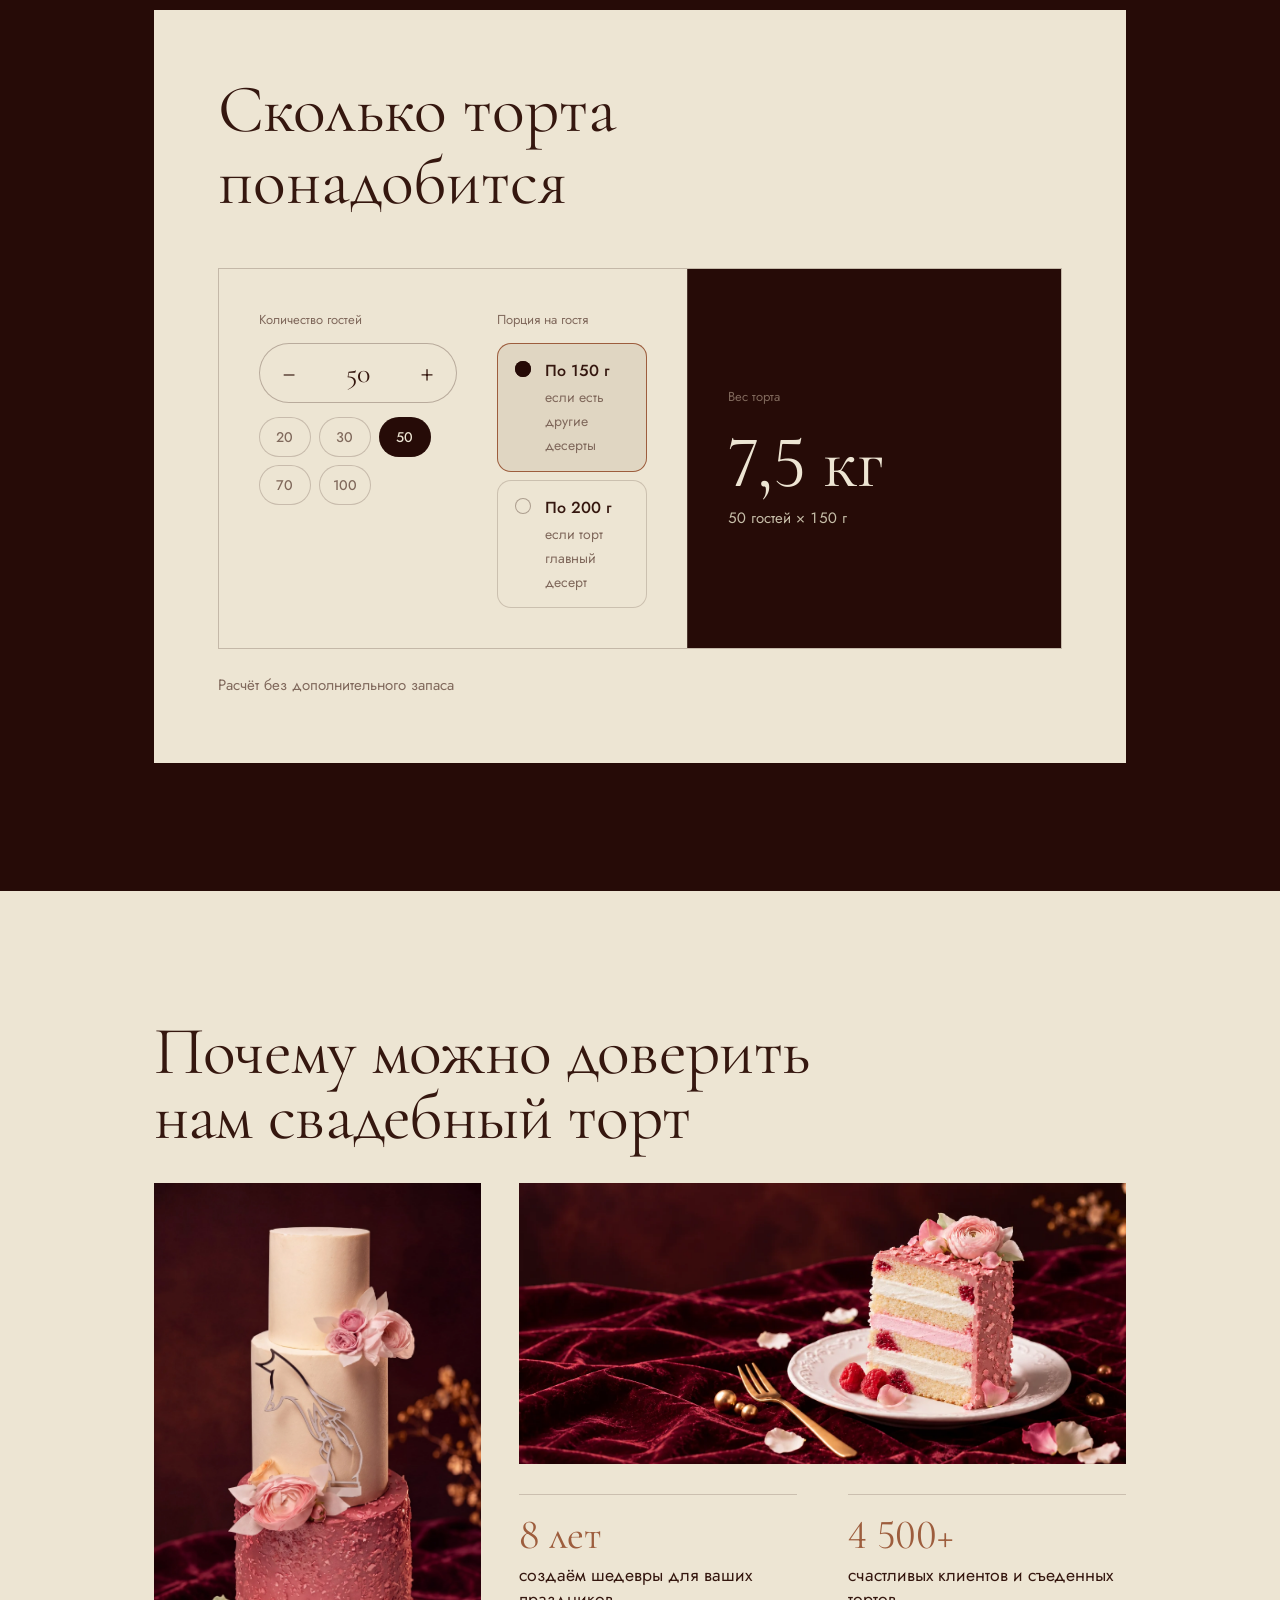
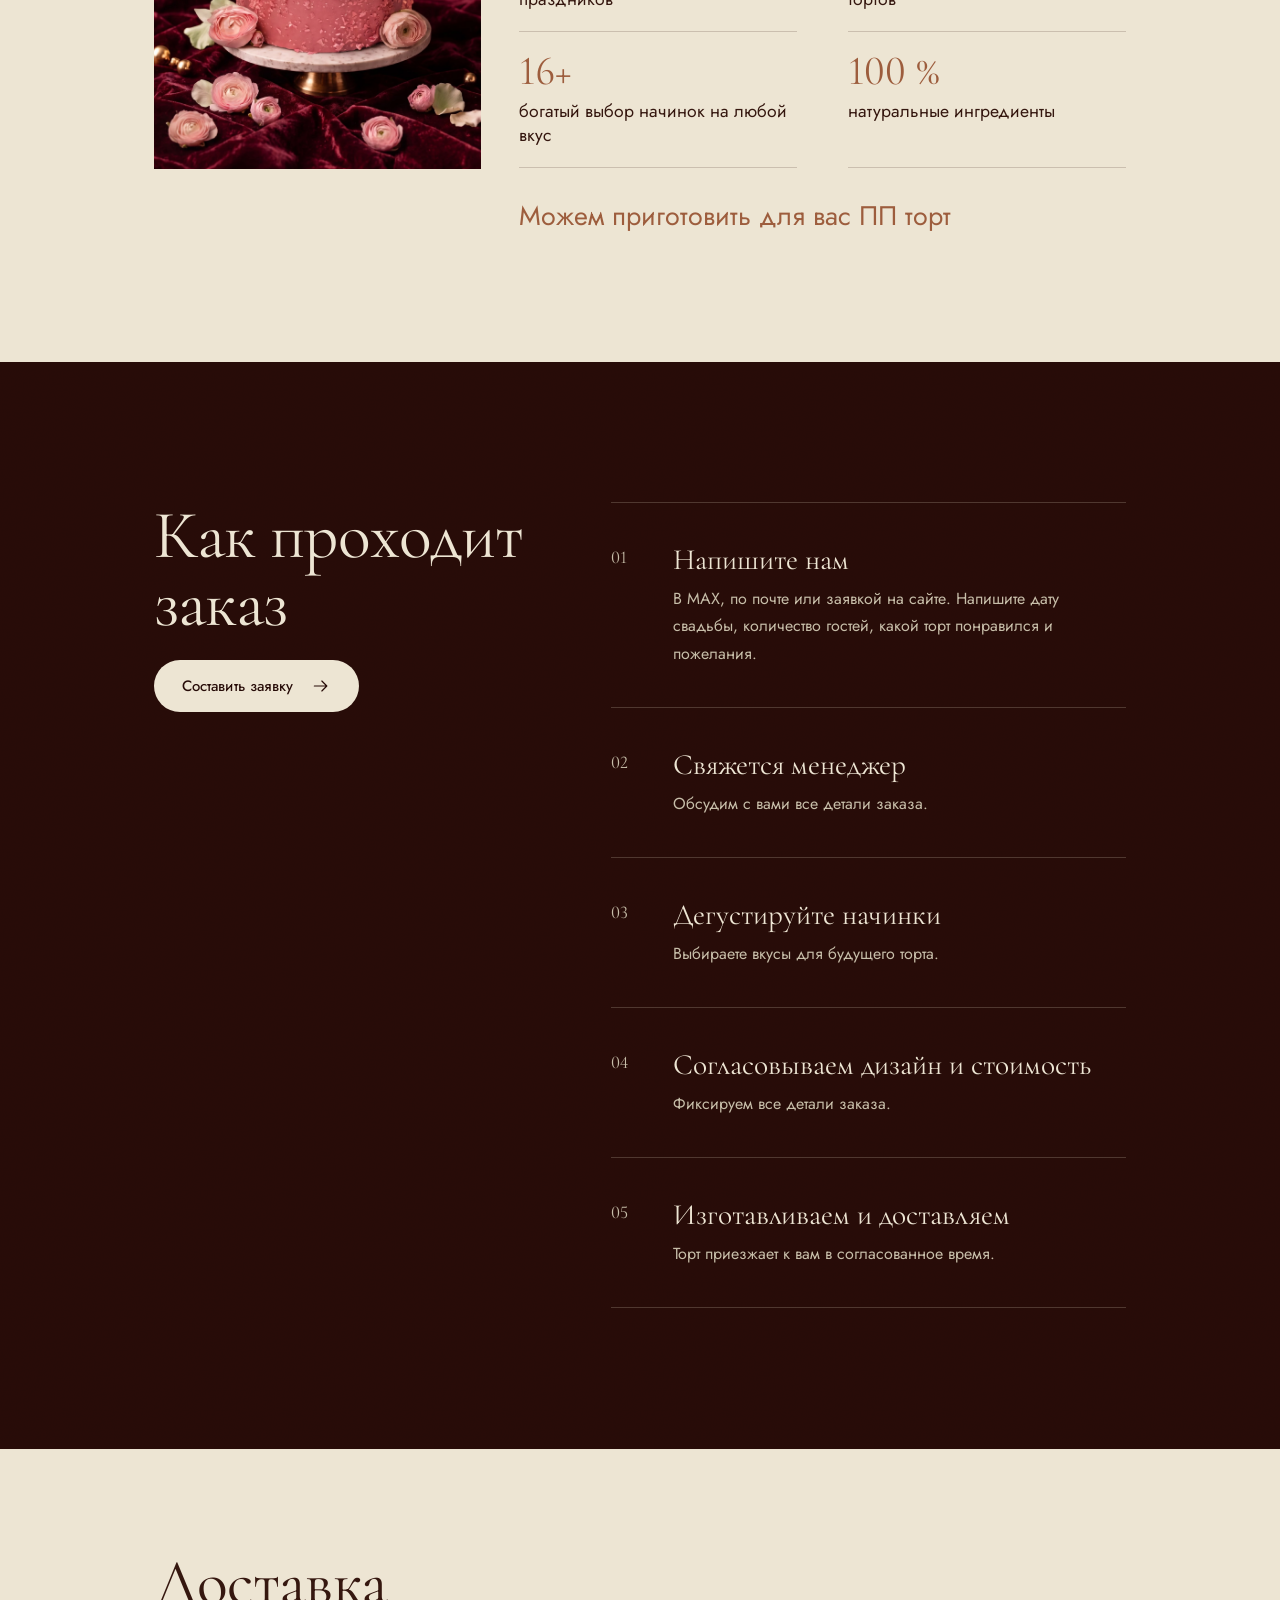
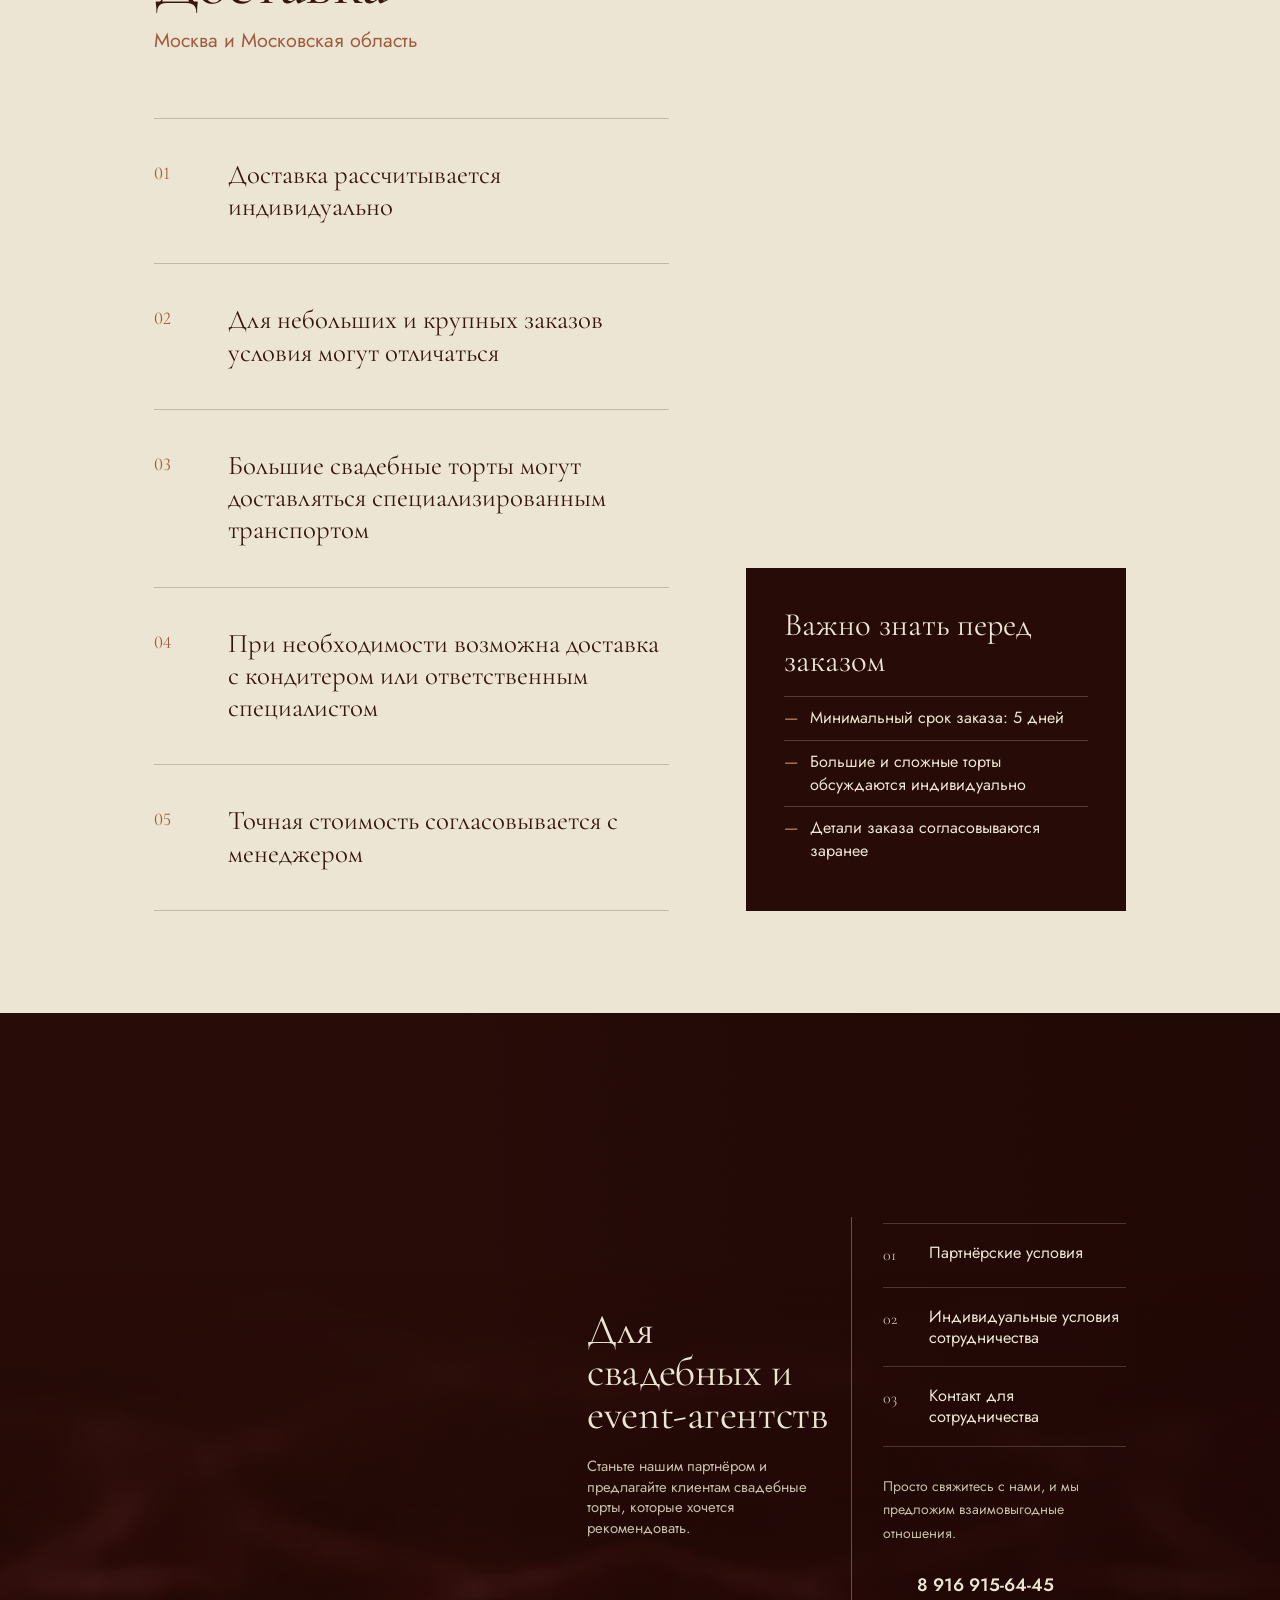
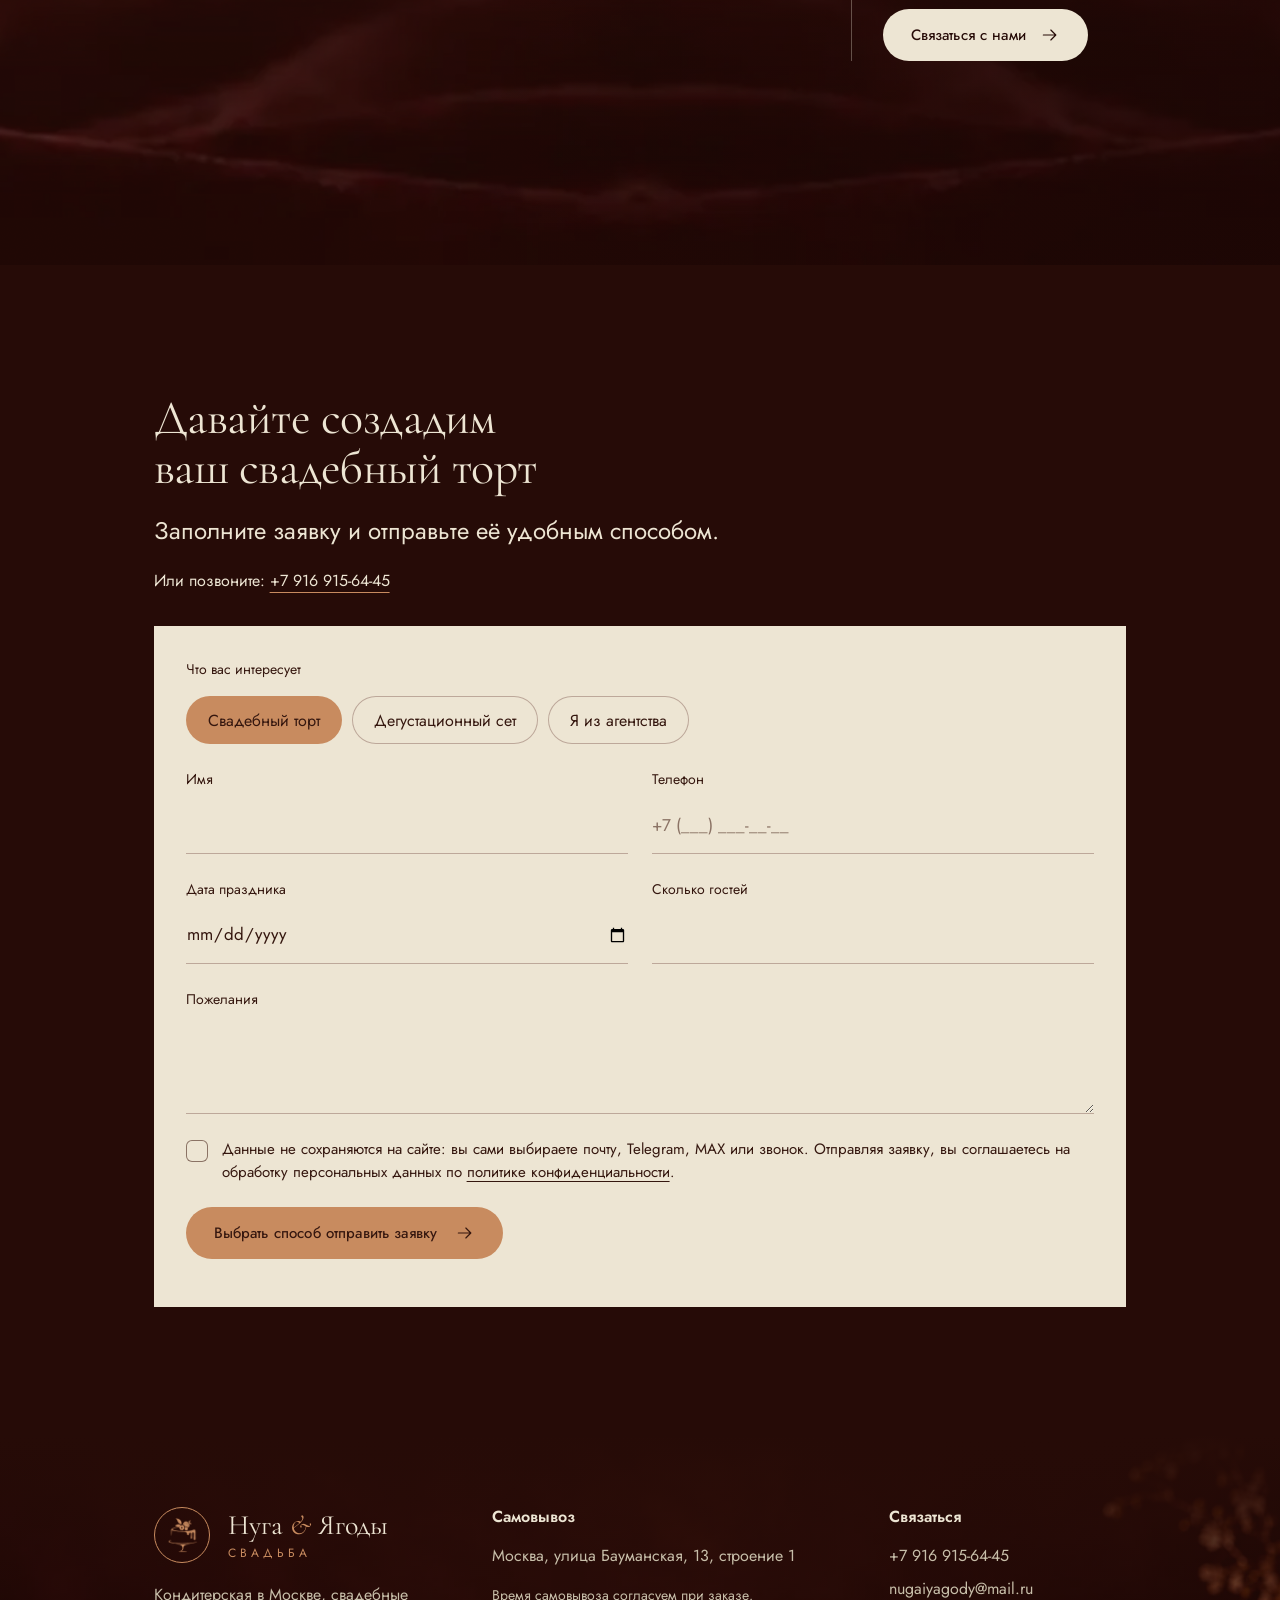
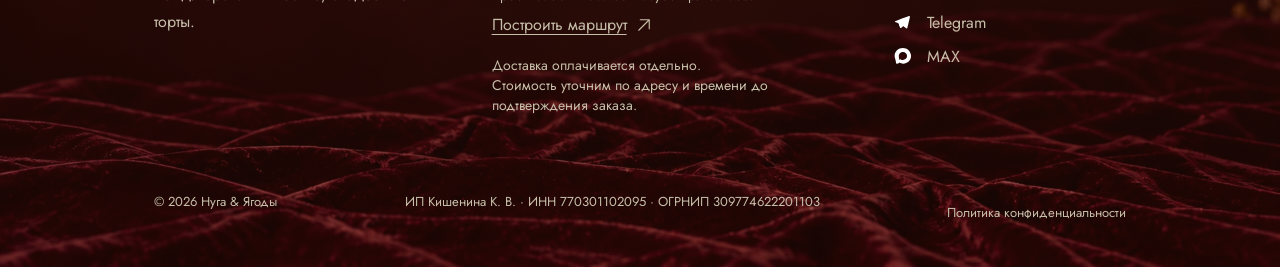
==== commit 019b46fd: "Switch site URLs to nugaiyagoda-weddings.ru and update hero cake weight" ====
--- a/index.html
+++ b/index.html
@@ -5,7 +5,7 @@
   <meta name="viewport" content="width=device-width, initial-scale=1, viewport-fit=cover">
   <title>Свадебные торты на заказ в Москве | Нуга &amp; Ягоды</title>
   <meta name="description" content="Авторские свадебные торты в Москве и области. Дегустационный набор с начинками на дом, 16 вкусов, расчёт веса торта по числу гостей. Заказ от 5 дней.">
-  <link rel="canonical" href="https://wedding.nugayagodi.ru/">
+  <link rel="canonical" href="https://nugaiyagoda-weddings.ru/">
   <meta name="theme-color" content="#1e0906">
   <meta name="format-detection" content="telephone=no">
 
@@ -14,8 +14,8 @@
   <meta property="og:site_name" content="Нуга &amp; Ягоды. Свадьба">
   <meta property="og:title" content="Свадебные торты на заказ | Нуга &amp; Ягоды">
   <meta property="og:description" content="Свадебный торт в стиле вашей свадьбы и дегустационный набор с начинками на дом. Москва и область.">
-  <meta property="og:url" content="https://wedding.nugayagodi.ru/">
-  <meta property="og:image" content="https://wedding.nugayagodi.ru/assets/img/og.jpg">
+  <meta property="og:url" content="https://nugaiyagoda-weddings.ru/">
+  <meta property="og:image" content="https://nugaiyagoda-weddings.ru/assets/img/og.jpg">
   <meta property="og:image:width" content="1200">
   <meta property="og:image:height" content="630">
   <meta name="twitter:card" content="summary_large_image">
@@ -35,8 +35,8 @@
     "@type": "Bakery",
     "name": "Нуга & Ягоды. Свадьба",
     "description": "Свадебные торты на заказ в Москве и Московской области, дегустационные наборы с начинками.",
-    "url": "https://wedding.nugayagodi.ru/",
-    "image": "https://wedding.nugayagodi.ru/assets/img/og.jpg",
+    "url": "https://nugaiyagoda-weddings.ru/",
+    "image": "https://nugaiyagoda-weddings.ru/assets/img/og.jpg",
     "telephone": "+7 916 915-64-45",
     "email": "nugaiyagody@mail.ru",
     "priceRange": "от 2800 ₽ за кг",
@@ -112,10 +112,10 @@
     <!-- 1. Первый экран -->
     <section class="hero" id="top" aria-labelledby="hero-title">
       <div class="hero__slides" data-slider aria-roledescription="карусель" aria-label="Свадебные торты">
-        <figure class="slide slide--scene is-active" data-title="Торт с лепестками и кольцами" data-meta="8 кг">
+        <figure class="slide slide--scene is-active" data-title="Торт с лепестками и кольцами" data-meta="5 кг">
           <img src="assets/img/hero/hero-slide-rings-wide.webp?v=1" width="1896" height="830" alt="Двухъярусный белый свадебный торт с лепестками, золотыми кольцами и топпером Mr &amp; Mrs на бордовом бархате" fetchpriority="high" decoding="async">
         </figure>
-        <figure class="slide slide--scene" data-title="Четырёхъярусный торт с малиной" data-meta="1,5–2 кг">
+        <figure class="slide slide--scene" data-title="Четырёхъярусный торт с малиной" data-meta="15 кг">
           <img src="assets/img/hero/hero-slide-raspberry-wide.webp?v=1" width="1891" height="831" alt="Четырёхъярусный винтажный свадебный торт с малиной на бордовом бархате" loading="eager" decoding="async">
         </figure>
         <figure class="slide slide--scene" data-title="Пудровый торт с портретом пары" data-meta="5 кг">
@@ -147,7 +147,7 @@
           <button type="button" aria-label="Торт 2"><span></span></button>
           <button type="button" aria-label="Торт 3"><span></span></button>
         </div>
-        <p class="hero__caption" aria-live="off" data-slide-caption><span data-slide-title>Торт с лепестками и кольцами</span> <span class="hero__caption-meta" data-slide-meta>8 кг</span></p>
+        <p class="hero__caption" aria-live="off" data-slide-caption><span data-slide-title>Торт с лепестками и кольцами</span> <span class="hero__caption-meta" data-slide-meta>5 кг</span></p>
       </div>
     </section>
 
@@ -163,9 +163,9 @@
           <li class="cake">
             <div class="cake__photo"><img src="assets/img/cakes/provided/petals-rings.webp" width="1237" height="1272" alt="Белый торт с лепестками, золотыми кольцами и топпером Mr &amp; Mrs" loading="lazy" decoding="async"></div>
             <h3 class="cake__title">Торт с лепестками и кольцами</h3>
-            <p class="cake__meta">8 кг</p>
+            <p class="cake__meta">5 кг</p>
             <div class="cake__buy">
-              <span class="cake__price">30&nbsp;000&nbsp;₽</span>
+              <span class="cake__price">17&nbsp;500&nbsp;₽</span>
               <button class="cake__want" type="button" data-want="Торт с лепестками и кольцами" aria-pressed="false"><span class="cake__want-label">Хочу такой</span><span class="cake__want-icon" aria-hidden="true"></span></button>
             </div>
           </li>
@@ -181,86 +181,74 @@
           <li class="cake">
             <div class="cake__photo"><img src="assets/img/cakes/provided/rings-pleats.webp" width="1247" height="1261" alt="Белый торт с плиссе, рюшами и золотыми кольцами" loading="lazy" decoding="async"></div>
             <h3 class="cake__title">Торт с плиссе, рюшами и кольцами</h3>
-            <p class="cake__meta">16 кг</p>
+            <p class="cake__meta">8 кг</p>
             <div class="cake__buy">
-              <span class="cake__price">55&nbsp;000&nbsp;₽</span>
+              <span class="cake__price">30&nbsp;000&nbsp;₽</span>
               <button class="cake__want" type="button" data-want="Торт с плиссе, рюшами и кольцами" aria-pressed="false"><span class="cake__want-label">Хочу такой</span><span class="cake__want-icon" aria-hidden="true"></span></button>
             </div>
           </li>
           <li class="cake cake--generated">
             <div class="cake__photo"><img src="assets/img/cakes/generated/raspberry-pleated.webp" width="1247" height="1261" alt="Белый торт с малиной, эвкалиптом и золотыми стеблями" loading="lazy" decoding="async"></div>
             <h3 class="cake__title">Малина и золотые стебли</h3>
-            <p class="cake__meta">— кг</p>
-            <div class="cake__buy"><span class="cake__price">— ₽</span></div>
-          </li>
-          <li class="cake cake--generated">
-            <div class="cake__photo"><img src="assets/img/cakes/generated/white-floral-tower.webp" alt="Высокий белый торт с объёмными цветами" loading="lazy" decoding="async"></div>
-            <h3 class="cake__title">Белая цветочная башня</h3>
-            <p class="cake__meta">— кг</p>
-            <div class="cake__buy"><span class="cake__price">— ₽</span></div>
-          </li>
-          <li class="cake cake--generated">
-            <div class="cake__photo"><img src="assets/img/cakes/provided/glass-pearl-garlands.webp" width="1033" height="1523" alt="Белый трёхъярусный торт с прозрачными жемчужными гирляндами" loading="lazy" decoding="async"></div>
-            <h3 class="cake__title">Жемчужные гирлянды</h3>
-            <p class="cake__meta">— кг</p>
-            <div class="cake__buy"><span class="cake__price">— ₽</span></div>
+            <p class="cake__meta">2 кг</p>
+            <div class="cake__buy"><span class="cake__price">15&nbsp;500&nbsp;₽</span></div>
           </li>
           <li class="cake cake--generated">
             <div class="cake__photo"><img src="assets/img/cakes/provided/strawberry-vintage.webp" width="1102" height="1428" alt="Белый винтажный торт с клубникой и жемчужинами" loading="lazy" decoding="async"></div>
             <h3 class="cake__title">Клубника и жемчужины</h3>
-            <p class="cake__meta">— кг</p>
-            <div class="cake__buy"><span class="cake__price">— ₽</span></div>
+            <p class="cake__meta">2 кг</p>
+            <div class="cake__buy"><span class="cake__price">9&nbsp;500&nbsp;₽</span></div>
           </li>
           <li class="cake cake--generated">
             <div class="cake__photo"><img src="assets/img/cakes/provided/portrait-flowers.webp" width="1104" height="1425" alt="Пудровый торт с портретом пары и нежными розами" loading="lazy" decoding="async"></div>
             <h3 class="cake__title">Портрет пары и розы</h3>
-            <p class="cake__meta">— кг</p>
-            <div class="cake__buy"><span class="cake__price">— ₽</span></div>
-          </li>
-          <li class="cake cake--generated" data-more hidden>
+            <p class="cake__meta">5 кг</p>
+            <div class="cake__buy"><span class="cake__price">20&nbsp;500&nbsp;₽</span></div>
+          </li>
+          <li class="cake cake--generated">
             <div class="cake__photo"><img src="assets/img/cakes/provided/pink-tier.webp" width="1035" height="1520" alt="Трёхъярусный торт с розовым нижним ярусом, серебряным силуэтом и розами" loading="lazy" decoding="async"></div>
             <h3 class="cake__title">Розовый ярус и розы</h3>
-            <p class="cake__meta">— кг</p>
-            <div class="cake__buy"><span class="cake__price">— ₽</span></div>
-          </li>
-          <li class="cake" data-more hidden>
+            <p class="cake__meta">12 кг</p>
+            <div class="cake__buy"><span class="cake__price">45&nbsp;000&nbsp;₽</span></div>
+          </li>
+          <li class="cake">
             <div class="cake__photo"><img src="assets/img/cakes/provided/mr-mrs-pleats.webp" width="1254" height="1254" alt="Белый двухъярусный торт с плиссе и топпером Mr &amp; Mrs" loading="lazy" decoding="async"></div>
             <h3 class="cake__title">Двухъярусный торт с плиссе и топпером Mr &amp; Mrs</h3>
-            <p class="cake__meta">9 кг</p>
+            <p class="cake__meta">5 кг</p>
             <div class="cake__buy">
-              <span class="cake__price">32&nbsp;000&nbsp;₽</span>
+              <span class="cake__price">19&nbsp;000&nbsp;₽</span>
               <button class="cake__want" type="button" data-want="Двухъярусный торт с плиссе и топпером Mr &amp; Mrs" aria-pressed="false"><span class="cake__want-label">Хочу такой</span><span class="cake__want-icon" aria-hidden="true"></span></button>
             </div>
           </li>
           <li class="cake" data-more hidden>
             <div class="cake__photo"><img src="assets/img/cakes/provided/marble-roses.webp" width="1006" height="1564" alt="Белый мраморный торт с розами и лепестками" loading="lazy" decoding="async"></div>
             <h3 class="cake__title">Мраморный торт с белыми розами</h3>
-            <p class="cake__meta">15 кг</p>
+            <p class="cake__meta">8 кг</p>
             <div class="cake__buy">
-              <span class="cake__price">54&nbsp;000&nbsp;₽</span>
+              <span class="cake__price">30&nbsp;000&nbsp;₽</span>
               <button class="cake__want" type="button" data-want="Мраморный торт с белыми розами" aria-pressed="false"><span class="cake__want-label">Хочу такой</span><span class="cake__want-icon" aria-hidden="true"></span></button>
             </div>
           </li>
           <li class="cake" data-more hidden>
             <div class="cake__photo"><img src="assets/img/cakes/provided/pastel-flowers.webp" width="1137" height="1383" alt="Двухъярусный торт с розовым мрамором и цветами" loading="lazy" decoding="async"></div>
             <h3 class="cake__title">Торт с ранункулюсами</h3>
-            <p class="cake__meta">7 кг</p>
+            <p class="cake__meta">5 кг</p>
             <div class="cake__buy">
-              <span class="cake__price">27&nbsp;000&nbsp;₽</span>
+              <span class="cake__price">20&nbsp;000&nbsp;₽</span>
               <button class="cake__want" type="button" data-want="Торт с ранункулюсами" aria-pressed="false"><span class="cake__want-label">Хочу такой</span><span class="cake__want-icon" aria-hidden="true"></span></button>
             </div>
           </li>
           <li class="cake cake--generated" data-more hidden>
             <div class="cake__photo"><img src="assets/img/cakes/generated/blueberry-vintage.webp" width="1421" height="1107" alt="Белый винтажный торт с голубикой и ежевикой" loading="lazy" decoding="async"></div>
             <h3 class="cake__title">Голубика и ежевика</h3>
-            <p class="cake__meta">— кг</p>
-            <div class="cake__buy"><span class="cake__price">— ₽</span></div>
+            <p class="cake__meta">2 кг</p>
+            <div class="cake__buy"><span class="cake__price">11&nbsp;000&nbsp;₽</span></div>
           </li>
           <li class="cake cake--generated" data-more hidden>
             <div class="cake__photo"><img src="assets/img/cakes/generated/ivory-vintage-two-tier.webp" alt="Двухъярусный винтажный торт с кремовыми гирляндами" loading="lazy" decoding="async"></div>
             <h3 class="cake__title">Винтажный двухъярусный</h3>
-            <p class="cake__meta">— кг</p>
-            <div class="cake__buy"><span class="cake__price">— ₽</span></div>
+            <p class="cake__meta">5 кг</p>
+            <div class="cake__buy"><span class="cake__price">18&nbsp;000&nbsp;₽</span></div>
           </li>
           <li class="cake cake--generated" data-more hidden>
             <div class="cake__photo"><img src="assets/img/cakes/generated/raspberry-roses.webp" alt="Малиновый торт с белыми кремовыми розами" loading="lazy" decoding="async"></div>
@@ -271,86 +259,80 @@
           <li class="cake cake--generated" data-more hidden>
             <div class="cake__photo"><img src="assets/img/cakes/generated/white-sculptural.webp" alt="Скульптурный белый торт с волнами и лепестками" loading="lazy" decoding="async"></div>
             <h3 class="cake__title">Белая скульптура</h3>
-            <p class="cake__meta">— кг</p>
-            <div class="cake__buy"><span class="cake__price">— ₽</span></div>
+            <p class="cake__meta">15 кг</p>
+            <div class="cake__buy"><span class="cake__price">55&nbsp;000&nbsp;₽</span></div>
           </li>
           <li class="cake cake--generated cake--wave" data-more hidden>
             <div class="cake__photo"><img src="assets/img/cakes/generated/strawberry-wave.webp" alt="Длинный торт-волна с клубникой" loading="lazy" decoding="async"></div>
             <h3 class="cake__title">Клубничная волна</h3>
-            <p class="cake__meta">— кг</p>
-            <div class="cake__buy"><span class="cake__price">— ₽</span></div>
+            <p class="cake__meta">15 кг</p>
+            <div class="cake__buy"><span class="cake__price">60&nbsp;000&nbsp;₽</span></div>
           </li>
           <li class="cake cake--generated" data-more hidden>
             <div class="cake__photo"><img src="assets/img/cakes/generated/wheat-two-tier.webp" alt="Двухъярусный светлый торт с сухоцветами" loading="lazy" decoding="async"></div>
             <h3 class="cake__title">Сухоцветы · два яруса</h3>
-            <p class="cake__meta">— кг</p>
-            <div class="cake__buy"><span class="cake__price">— ₽</span></div>
+            <p class="cake__meta">4 кг</p>
+            <div class="cake__buy"><span class="cake__price">15&nbsp;000&nbsp;₽</span></div>
           </li>
           <li class="cake cake--generated" data-more hidden>
             <div class="cake__photo"><img src="assets/img/cakes/generated/calla-two-tier.webp" alt="Двухъярусный белый торт с каллами" loading="lazy" decoding="async"></div>
             <h3 class="cake__title">Каллы · два яруса</h3>
-            <p class="cake__meta">— кг</p>
-            <div class="cake__buy"><span class="cake__price">— ₽</span></div>
+            <p class="cake__meta">5 кг</p>
+            <div class="cake__buy"><span class="cake__price">19&nbsp;500&nbsp;₽</span></div>
           </li>
           <li class="cake cake--generated" data-more hidden>
             <div class="cake__photo"><img src="assets/img/cakes/generated/lisianthus.webp" alt="Белый торт с волнами крема и цветами эустомы" loading="lazy" decoding="async"></div>
             <h3 class="cake__title">Белая эустома</h3>
-            <p class="cake__meta">— кг</p>
-            <div class="cake__buy"><span class="cake__price">— ₽</span></div>
+            <p class="cake__meta">2 кг</p>
+            <div class="cake__buy"><span class="cake__price">9&nbsp;000&nbsp;₽</span></div>
           </li>
           <li class="cake cake--generated" data-more hidden>
             <div class="cake__photo"><img src="assets/img/cakes/provided/raspberry-pearl-tiers.webp" width="1012" height="1554" alt="Четырёхъярусный белый торт с малиной и жемчужными гирляндами" loading="lazy" decoding="async"></div>
             <h3 class="cake__title">Малина и жемчужные гирлянды</h3>
-            <p class="cake__meta">— кг</p>
-            <div class="cake__buy"><span class="cake__price">— ₽</span></div>
+            <p class="cake__meta">15 кг</p>
+            <div class="cake__buy"><span class="cake__price">60&nbsp;000&nbsp;₽</span></div>
           </li>
           <li class="cake cake--generated" data-more hidden>
             <div class="cake__photo"><img src="assets/img/cakes/provided/rings-gold-hearts.webp" width="1150" height="1367" alt="Белый торт с золотыми кольцами, сердцами и кремовыми воланами" loading="lazy" decoding="async"></div>
             <h3 class="cake__title">Кольца и золотые сердца</h3>
-            <p class="cake__meta">— кг</p>
-            <div class="cake__buy"><span class="cake__price">— ₽</span></div>
+            <p class="cake__meta">2 кг</p>
+            <div class="cake__buy"><span class="cake__price">7&nbsp;000&nbsp;₽</span></div>
           </li>
           <li class="cake cake--generated" data-more hidden>
             <div class="cake__photo"><img src="assets/img/cakes/provided/gold-lattice-petals.webp" width="944" height="1665" alt="Трёхъярусный белый торт с золотым ажурным узором и белыми лепестками" loading="lazy" decoding="async"></div>
             <h3 class="cake__title">Золотой ажур</h3>
-            <p class="cake__meta">— кг</p>
-            <div class="cake__buy"><span class="cake__price">— ₽</span></div>
+            <p class="cake__meta">15 кг</p>
+            <div class="cake__buy"><span class="cake__price">52&nbsp;000&nbsp;₽</span></div>
           </li>
           <li class="cake cake--generated" data-more hidden>
             <div class="cake__photo"><img src="assets/img/cakes/provided/berry-naked.webp" width="1303" height="1207" alt="Нежный белый торт с клубникой, малиной и красной смородиной" loading="lazy" decoding="async"></div>
             <h3 class="cake__title">Ягодный торт с клубникой и малиной</h3>
-            <p class="cake__meta">— кг</p>
-            <div class="cake__buy"><span class="cake__price">— ₽</span></div>
+            <p class="cake__meta">2 кг</p>
+            <div class="cake__buy"><span class="cake__price">9&nbsp;500&nbsp;₽</span></div>
           </li>
           <li class="cake cake--generated" data-more hidden>
             <div class="cake__photo"><img src="assets/img/cakes/provided/candles-petal-no-stand.webp" width="1393" height="1129" alt="Белый торт из сахарных лепестков с золотыми свечами" loading="lazy" decoding="async"></div>
             <h3 class="cake__title">Лепестки и свечи</h3>
-            <p class="cake__meta">— кг</p>
-            <div class="cake__buy"><span class="cake__price">— ₽</span></div>
+            <p class="cake__meta">1,5 кг</p>
+            <div class="cake__buy"><span class="cake__price">7&nbsp;500&nbsp;₽</span></div>
           </li>
           <li class="cake cake--generated" data-more hidden>
             <div class="cake__photo"><img src="assets/img/cakes/provided/monogram-petals.webp" width="1122" height="1402" alt="Белый двухъярусный торт с золотой монограммой и лепестками" loading="lazy" decoding="async"></div>
             <h3 class="cake__title">Монограмма и белые лепестки</h3>
-            <p class="cake__meta">— кг</p>
-            <div class="cake__buy"><span class="cake__price">— ₽</span></div>
+            <p class="cake__meta">5 кг</p>
+            <div class="cake__buy"><span class="cake__price">20&nbsp;000&nbsp;₽</span></div>
           </li>
           <li class="cake cake--generated" data-more hidden>
             <div class="cake__photo"><img src="assets/img/cakes/provided/pearl-topper.webp" width="1230" height="1278" alt="Кремовый торт с золотыми инициалами, жемчужинами и серебряными бусинами" loading="lazy" decoding="async"></div>
             <h3 class="cake__title">Жемчуг и инициалы</h3>
-            <p class="cake__meta">— кг</p>
-            <div class="cake__buy"><span class="cake__price">— ₽</span></div>
+            <p class="cake__meta">3 кг</p>
+            <div class="cake__buy"><span class="cake__price">12&nbsp;500&nbsp;₽</span></div>
           </li>
           <li class="cake cake--generated cake--wave" data-more hidden>
             <div class="cake__photo"><img src="assets/img/cakes/provided/vintage-candle-bar.webp" width="1536" height="1024" alt="Длинный белый винтажный торт с жемчужными гирляндами и свечами" loading="lazy" decoding="async"></div>
             <h3 class="cake__title">Винтажный торт со свечами</h3>
-            <p class="cake__meta">— кг</p>
-            <div class="cake__buy"><span class="cake__price">— ₽</span></div>
-          </li>
-          <li class="cake cake--generated" data-more hidden>
-            <div class="cake__photo"><img src="assets/img/cakes/provided/petal-rings-single.webp" width="1137" height="1383" alt="Белый торт с объёмными лепестками и золотыми кольцами" loading="lazy" decoding="async"></div>
-            <h3 class="cake__title">Лепестки и золотые кольца</h3>
-            <p class="cake__meta">— кг</p>
-            <div class="cake__buy"><span class="cake__price">— ₽</span></div>
+            <p class="cake__meta">7 кг</p>
+            <div class="cake__buy"><span class="cake__price">25&nbsp;000&nbsp;₽</span></div>
           </li>
           <li class="cake cake--generated cake--catalog-details" data-more hidden>
             <div class="cake__photo"><img src="assets/img/cakes/provided/two-tier-rings-ruffles.webp" width="1001" height="1570" alt="Двухъярусный белый торт с плиссе, рюшами и золотыми кольцами" loading="lazy" decoding="async"></div>
@@ -362,7 +344,7 @@
         </ul>
 
         <div class="cakes__more">
-          <button class="btn btn--ghost" type="button" data-cakes-more>Показать ещё 22</button>
+          <button class="btn btn--ghost" type="button" data-cakes-more>Показать ещё 19</button>
         </div>
       </div>
     </section>
